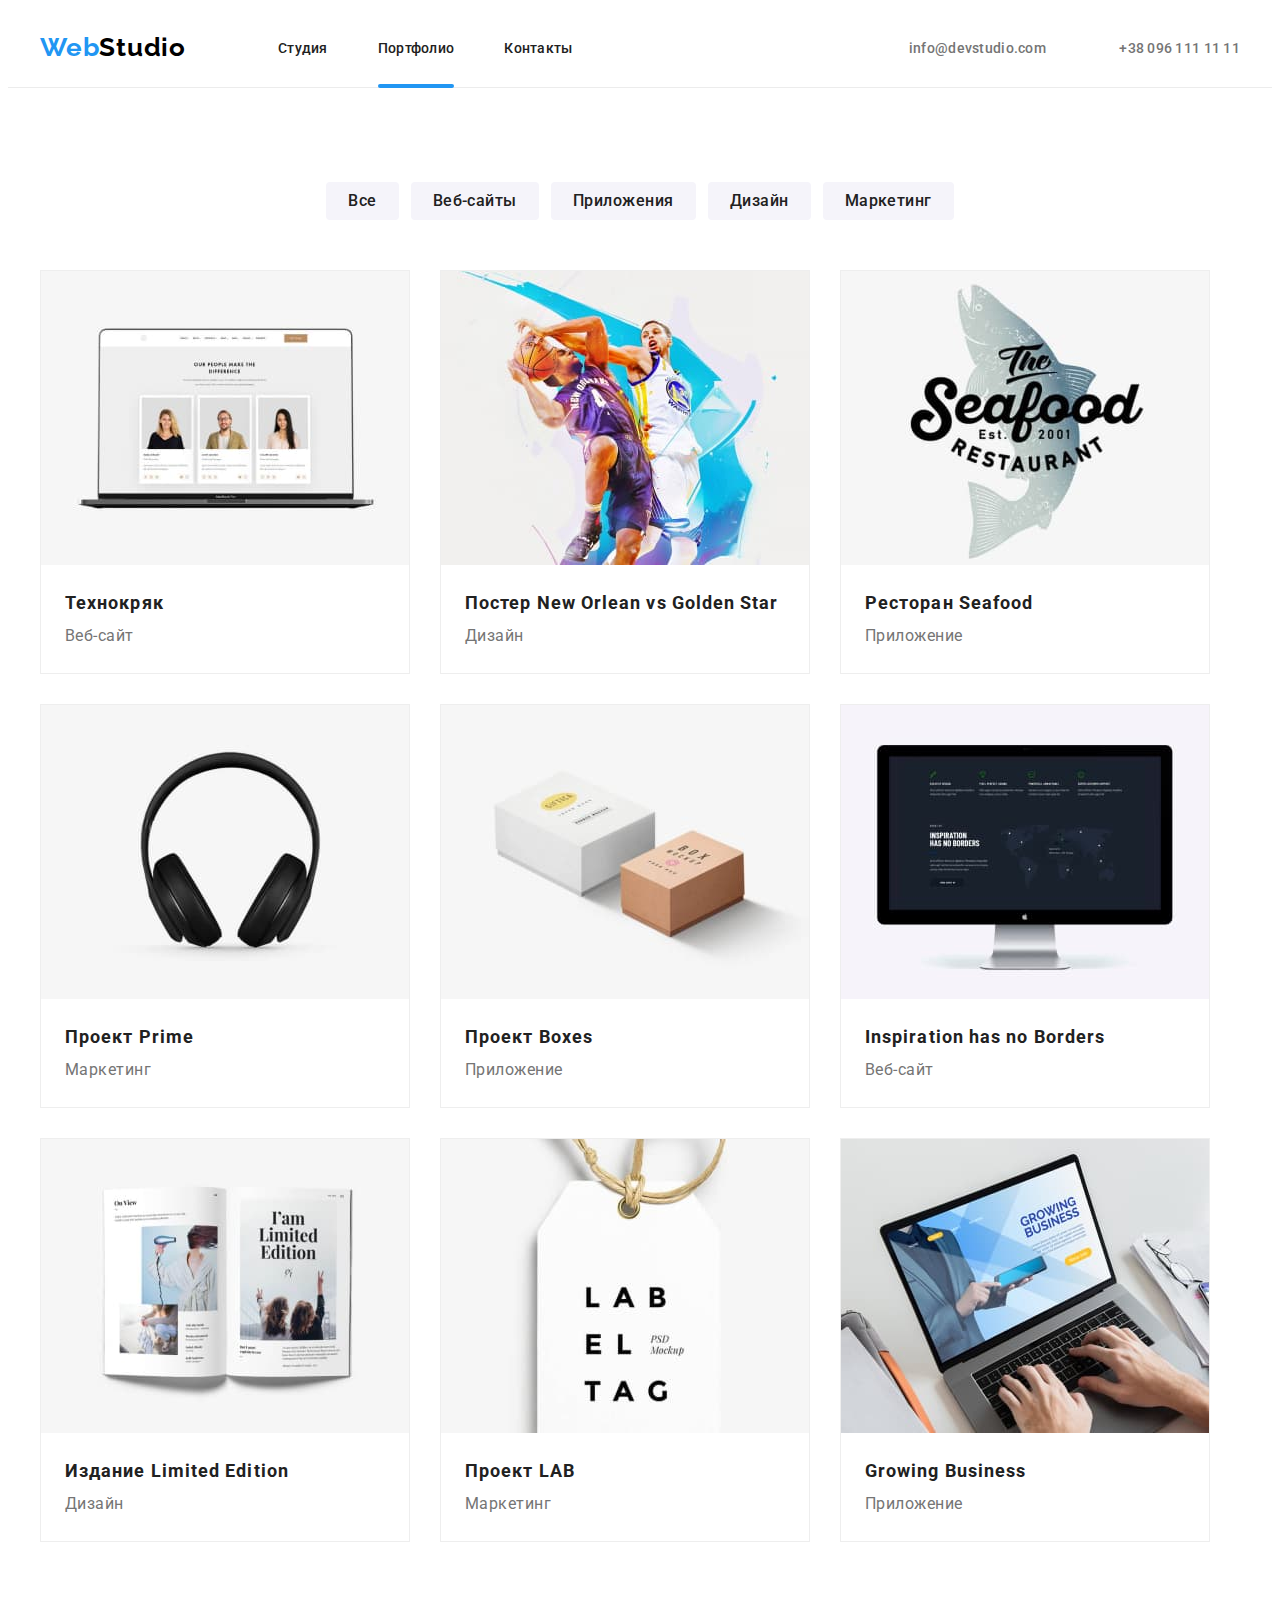
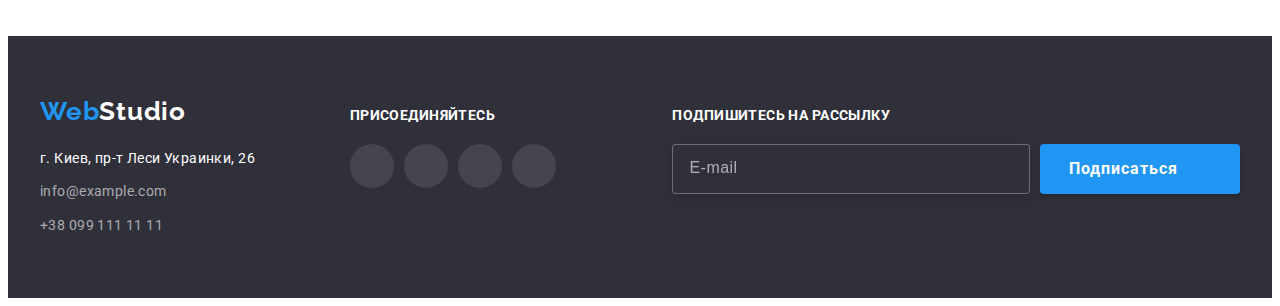
==== portfolio.html @ f6866de7 "work7" ====
<!DOCTYPE html>
<html lang="ru">
  <head>
    <meta charset="UTF-8" />
    <meta http-equiv="X-UA-Compatible" content="IE=edge" />
    <meta name="viewport" content="width=device-width, initial-scale=1.0" />
    <title>Portfolio</title>
    <link rel="preconnect" href="https://fonts.googleapis.com" />
    <link rel="preconnect" href="https://fonts.gstatic.com" crossorigin />
    <link
      href="https://fonts.googleapis.com/css2?family=Raleway:wght@700&family=Roboto:wght@400;500;700;900&display=swap"
      rel="stylesheet"
    />
    <link
      rel="stylesheet"
      href="https://cdnjs.cloudflare.com/ajax/libs/modern-normalize/1.1.0/modern-normalize.min.css"
      integrity="sha512-wpPYUAdjBVSE4KJnH1VR1HeZfpl1ub8YT/NKx4PuQ5NmX2tKuGu6U/JRp5y+Y8XG2tV+wKQpNHVUX03MfMFn9Q=="
      crossorigin="anonymous"
      referrerpolicy="no-referrer"
    />
    <link rel="stylesheet" href="./css/main.min.css" />
  </head>
  <body>
    <header class="top-main-line">
      <div class="header-container container">
        <a class="logo-header-webstudio" href="./index.html"
          ><span class="colortext-logo">Web</span>Studio</a
        >
        <nav class="nav-header">
          <ul class="nav-header-lists">
            <li class="nav-header-list">
              <a class="nav-header-list-link" href="./index.html">Студия</a>
            </li>
            <li class="nav-header-list">
              <a
                class="nav-header-list-link nav-header-line"
                href="./portfolio.html"
                >Портфолио</a
              >
            </li>
            <li class="nav-header-list">
              <a class="nav-header-list-link" href="">Контакты</a>
            </li>
          </ul>
        </nav>
        <div class="div-contacts">
          <ul class="nav-header-contacts">
            <li class="nav-header-list">
              <a
                class="nav-header-link contacts"
                href="mailto:info@devstudio.com"
                ><svg class="icon-header-maill">
                  <use
                    class="nav-header-link-vector"
                    href="./img/sprite.svg#envelope"
                  ></use>
                </svg>
                info@devstudio.com</a
              >
            </li>
            <li class="nav-header-list">
              <a class="nav-header-link contacts" href="tel:+380961111111"
                ><svg class="icon-header-tell" width="16px" height="12px">
                  <use
                    class="nav-header-link-vector"
                    href="./img/sprite.svg#smartphone"
                  ></use>
                </svg>
                +38 096 111 11 11</a
              >
            </li>
          </ul>
        </div>
      </div>
    </header>
    <main class="main-hero">
      <section class="main-hero-work-portfolio">
        <div class="container">
          <ul class="all-button">
            <li class="list-button">
              <button class="button-portfolio" type="button">Все</button>
              <button class="button-portfolio" type="button">Веб-сайты</button>
              <button class="button-portfolio" type="button">Приложения</button>
              <button class="button-portfolio" type="button">Дизайн</button>
              <button class="button-portfolio" type="button">Маркетинг</button>
            </li>
          </ul>
          <ul class="list-hero">
            <li class="hero-project-1 foto-portfolio">
              <a class="links-foto-portfolio" href="#">
                <div class="box-portolio">
                  <img
                    class="project-laptop"
                    src="./img/foto-portfolio-1.jpg"
                    alt="laptop"
                  />
                  <p class="description-foto-portfolio">
                    Технокряк это современная площадка распространения
                    коронавируса. Компании используют эту платформу для
                    цифрового шпионажа и атак на защищённые сервера конкурентов.
                  </p>
                </div>
                <div class="foto-description-portfolio">
                  <h3 class="name-project">Технокряк</h3>
                  <p class="description-project">Веб-сайт</p>
                </div>
              </a>
            </li>
            <li class="hero-project-2 foto-portfolio">
              <a class="links-foto-portfolio" href="#">
                <div class="box-portolio">
                  <img
                    class="project-basketball"
                    src="./img/foto-portfolio-2.jpg"
                    alt="basketball"
                  />
                  <p class="description-foto-portfolio">
                    Технокряк это современная площадка распространения
                    коронавируса. Компании используют эту платформу для
                    цифрового шпионажа и атак на защищённые сервера конкурентов.
                  </p>
                </div>
                <div class="foto-description-portfolio">
                  <h3 class="name-project">Постер New Orlean vs Golden Star</h3>
                  <p class="description-project">Дизайн</p>
                </div>
              </a>
            </li>
            <li class="hero-project-3 foto-portfolio">
              <a class="links-foto-portfolio" href="#">
                <div class="box-portolio">
                  <img
                    class="project-seafood"
                    src="./img/foto-portfolio-3.jpg"
                    alt="seafood"
                  />
                  <p class="description-foto-portfolio">
                    Технокряк это современная площадка распространения
                    коронавируса. Компании используют эту платформу для
                    цифрового шпионажа и атак на защищённые сервера конкурентов.
                  </p>
                </div>
                <div class="foto-description-portfolio">
                  <h3 class="name-project">Ресторан Seafood</h3>
                  <p class="description-project">Приложение</p>
                </div>
              </a>
            </li>
            <li class="hero-project-4 foto-portfolio">
              <a class="links-foto-portfolio" href="#">
                <div class="box-portolio">
                  <img
                    class="project-headphones"
                    src="./img/foto-portfolio-4.jpg"
                    alt="headphones"
                  />
                  <p class="description-foto-portfolio">
                    Технокряк это современная площадка распространения
                    коронавируса. Компании используют эту платформу для
                    цифрового шпионажа и атак на защищённые сервера конкурентов.
                  </p>
                </div>
                <div class="foto-description-portfolio">
                  <h3 class="name-project">Проект Prime</h3>
                  <p class="description-project">Маркетинг</p>
                </div>
              </a>
            </li>
            <li class="hero-project-5 foto-portfolio">
              <a class="links-foto-portfolio" href="#">
                <div class="box-portolio">
                  <img
                    class="project-boxes"
                    src="./img/foto-portfolio-5.jpg"
                    alt="boxes"
                  />
                  <p class="description-foto-portfolio">
                    Технокряк это современная площадка распространения
                    коронавируса. Компании используют эту платформу для
                    цифрового шпионажа и атак на защищённые сервера конкурентов.
                  </p>
                </div>
                <div class="foto-description-portfolio">
                  <h3 class="name-project">Проект Boxes</h3>
                  <p class="description-project">Приложение</p>
                </div>
              </a>
            </li>
            <li class="hero-project-6 foto-portfolio">
              <a class="links-foto-portfolio" href="#">
                <div class="box-portolio">
                  <img
                    class="project-tv"
                    src="./img/foto-portfolio-6.jpg"
                    alt="tv"
                  />
                  <p class="description-foto-portfolio">
                    Технокряк это современная площадка распространения
                    коронавируса. Компании используют эту платформу для
                    цифрового шпионажа и атак на защищённые сервера конкурентов.
                  </p>
                </div>
                <div class="foto-description-portfolio">
                  <h3 class="name-project">Inspiration has no Borders</h3>
                  <p class="description-project">Веб-сайт</p>
                </div>
              </a>
            </li>
            <li class="hero-project-7 foto-portfolio">
              <a class="links-foto-portfolio" href="#">
                <div class="box-portolio">
                  <img
                    class="project-book"
                    src="./img/foto-portfolio-7.jpg"
                    alt="book"
                  />
                  <p class="description-foto-portfolio">
                    Технокряк это современная площадка распространения
                    коронавируса. Компании используют эту платформу для
                    цифрового шпионажа и атак на защищённые сервера конкурентов.
                  </p>
                </div>
                <div class="foto-description-portfolio">
                  <h3 class="name-project">Издание Limited Edition</h3>
                  <p class="description-project">Дизайн</p>
                </div>
              </a>
            </li>
            <li class="hero-project-8 foto-portfolio">
              <a class="links-foto-portfolio" href="#">
                <div class="box-portolio">
                  <img
                    class="project-lab"
                    src="./img/foto-portfolio-8.jpg"
                    alt="tag"
                  />
                  <p class="description-foto-portfolio">
                    Технокряк это современная площадка распространения
                    коронавируса. Компании используют эту платформу для
                    цифрового шпионажа и атак на защищённые сервера конкурентов.
                  </p>
                </div>
                <div class="foto-description-portfolio">
                  <h3 class="name-project">Проект LAB</h3>
                  <p class="description-project">Маркетинг</p>
                </div>
              </a>
            </li>
            <li class="hero-project-9 foto-portfolio">
              <a class="links-foto-portfolio" href="#">
                <div class="box-portolio">
                  <img
                    class="project-growing-business"
                    src="./img/foto-portfolio-9.jpg"
                    alt="business"
                  />
                  <p class="description-foto-portfolio">
                    Технокряк это современная площадка распространения
                    коронавируса. Компании используют эту платформу для
                    цифрового шпионажа и атак на защищённые сервера конкурентов.
                  </p>
                </div>
                <div class="foto-description-portfolio">
                  <h3 class="name-project">Growing Business</h3>
                  <p class="description-project">Приложение</p>
                </div>
              </a>
            </li>
          </ul>
        </div>
      </section>
    </main>
    <footer class="lower-main-line">
      <div class="container footer-div-container">
        <div class="footer-div">
          <a class="logo-footer-WebStudio" href="">
            <span class="colortext-logo">Web</span>Studio</a
          >
          <div class="footer-nav">
            <address class="gps">г. Киев, пр-т Леси Украинки, 26</address>
            <ul class="contacts">
              <li class="contacts-foot-mail">
                <a class="foot-mail" href="mailto:info@example.com"
                  >info@example.com</a
                >
              </li>
              <li class="contacts-foot-tel">
                <a class="foot-tel" href="tel:+380991111111"
                  >+38 099 111 11 11</a
                >
              </li>
            </ul>
          </div>
        </div>
        <div class="footer-div-links">
          <h3 class="worker-name-footer">присоединяйтесь</h3>
          <ul class="social-list list">
            <li class="social-list-item">
              <a class="social-list-link-footer" href="">
                <svg class="social-list-icon-footer" width="20" height="20">
                  <use href="./img/sprite.svg#instagram"></use>
                </svg>
              </a>
            </li>
            <li class="social-list-item">
              <a class="social-list-link-footer" href="">
                <svg class="social-list-icon-footer" width="20" height="20">
                  <use href="./img/sprite.svg#twitter"></use>
                </svg>
              </a>
            </li>
            <li class="social-list-item">
              <a class="social-list-link-footer" href="">
                <svg class="social-list-icon-footer" width="20" height="20">
                  <use href="./img/sprite.svg#facebook"></use>
                </svg>
              </a>
            </li>
            <li class="social-list-item">
              <a class="social-list-link-footer" href="">
                <svg class="social-list-icon-footer" width="20" height="20">
                  <use href="./img/sprite.svg#linkedin"></use>
                </svg>
              </a>
            </li>
          </ul>
        </div>
        <form class="footer-form-wraper">
          <label class="footer-label"
            ><span class="footer-label-span">Подпишитесь на рассылку</span>
            <input
              name="Email-footer"
              class="footer-input-maill"
              type="text"
              placeholder="E-mail"
              required
            />
          </label>
          <button type="submit" class="footer-button-subscriber">
            <span class="footer-button">Подписаться</span>
            <svg class="footer-vector-subscriber" width="24px" height="24px">
              <use href="./img/sprite.svg#icon-footer-subscriber"></use>
            </svg>
          </button>
        </form>
      </div>
    </footer>
  </body>
</html>
---- css/main.min.css ----
:root{--secondary-text-color: #ffffff;--primary-text-color: #afb1b8;--accent-color: #2196f3}body{font-family:"Roboto", sans-serif}h1,h2,h3,h4,h5,h6,p{margin-top:0;margin-bottom:0}ul,ol{margin-top:0;margin-bottom:0;padding-left:0}img{display:block}.container{width:1200px;padding-left:15px;padding-right:15px;margin-left:auto;margin-right:auto}.header-container{display:flex;align-items:center;padding-top:24px;padding-bottom:24px}.worker-name-footer{font-style:normal;font-weight:bold;font-size:14px;line-height:1.14;letter-spacing:0.03em;text-transform:uppercase;color:var(--secondary-text-color)}.footer-div-links{display:flex;flex-direction:column;align-items:flex-start;flex-wrap:wrap;margin-left:70px;padding-top:12px}.footer-div-container{display:flex;justify-content:space-between}.social-list-link-footer{display:flex;align-items:center;justify-content:center;width:44px;height:44px;background:#2f303a;background:rgba(255,255,255,0.1);border-radius:50%;transition:background 250ms cubic-bezier(0.4, 0, 0.2, 1)}.social-list-link-footer:focus,.social-list-link-footer:hover{background:var(--accent-color)}.social-list-icon-footer{fill:var(--secondary-text-color)}.footer-label-span{font-family:"Roboto", sans-serif;font-weight:700;font-size:14px;line-height:1.14;letter-spacing:0.03em;text-transform:uppercase;color:var(--secondary-text-color);display:block}.footer-input-maill{border:1px solid rgba(255,255,255,0.3);box-sizing:border-box;filter:drop-shadow(0px 4px 4px rgba(0,0,0,0.15));border-radius:4px;background:#2F303A;height:50px;width:358px;margin-top:20px;padding-left:16px;color:var(--secondary-text-color)}.footer-input-maill::placeholder{font-size:16px;line-height:20px;display:flex;align-items:center;letter-spacing:0.03em;color:rgba(255,255,255,0.6)}.footer-form-wraper{display:flex;padding-top:12px;margin-left:92px}.footer-button-subscriber{display:flex;align-items:center;height:50px;padding:10px 10px 10px 29px;background-color:var(--accent-color);box-shadow:0px 4px 4px rgba(0,0,0,0.15);border-radius:4px;margin-left:10px;margin-top:36px;border:none;transition:background 250ms cubic-bezier(0.4, 0, 0.2, 1)}.footer-button-subscriber:focus,.footer-button-subscriber:hover{background:#188CE8}.footer-vector-subscriber{margin-left:10px;margin-right:18px}.footer-button{font-family:"Roboto", sans-serif;font-weight:700;font-size:16px;line-height:1.87;letter-spacing:0.06em;color:var(--secondary-text-color)}.div-footer-button{margin-left:12px;margin-top:48px}.gps{font-style:normal;font-weight:normal;font-size:14px;line-height:1.71;letter-spacing:0.03em;color:var(--secondary-text-color);padding-bottom:10px}.lower-main-line{background:#2f303a;padding-top:60px;padding-bottom:60px}.logo-footer-WebStudio{font-family:"Raleway", sans-serif;font-style:normal;font-weight:bold;font-size:26px;line-height:1.18;letter-spacing:0.03em;color:var(--secondary-text-color);text-decoration:none;padding-top:0px;padding-bottom:0px}.footer-nav{display:flex;flex-direction:column;margin-top:20px}.foot-mail{font-style:normal;font-weight:normal;font-size:14px;line-height:1.71;letter-spacing:0.03em;text-decoration:none;color:#ffffff99;transition:color 250ms cubic-bezier(0.4, 0, 0.2, 1)}.foot-mail:hover,.foot-mail:focus{color:var(--accent-color)}.foot-tel{font-style:normal;font-weight:normal;font-size:14px;line-height:1.71;letter-spacing:0.03em;text-decoration:none;color:#ffffff99;transition:color 250ms cubic-bezier(0.4, 0, 0.2, 1)}.foot-tel:hover,.foot-tel:focus{color:var(--accent-color)}.contacts{font-style:normal;font-weight:500;font-size:14px;line-height:16px;letter-spacing:0.02em;color:#757575;list-style:none;text-decoration:none;transition:color 250ms cubic-bezier(0.4, 0, 0.2, 1)}.contacts-foot-mail{padding-bottom:10px}.top-main-line{border-bottom:1px solid #ececec}.icon-header-tell{width:10px;height:16px;margin-right:10px;transition:fill 250ms cubic-bezier(0.4, 0, 0.2, 1)}.nav-header-link:focus .icon-header-tell,.nav-header-link:hover .icon-header-tell{fill:var(--accent-color)}.icon-header-maill{width:16px;height:12px;margin-right:10px;transition:fill 250ms cubic-bezier(0.4, 0, 0.2, 1)}.nav-header-link:focus .icon-header-maill,.nav-header-link:hover .icon-header-maill{fill:var(--accent-color)}.nav-header-lists{display:flex;align-items:center}.nav-header-contacts{display:flex;align-items:center}.icon-header{width:10px;height:16px}.div-contacts{display:flex;margin-left:auto}.logo-header-webstudio{font-family:"Raleway", sans-serif;font-style:normal;font-weight:bold;font-size:26px;line-height:1.19;letter-spacing:0.03em;color:#000000;text-decoration:none;margin-right:92px}.colortext-logo{color:var(--accent-color)}.nav-header-link{fill:#757575}.nav-header-list{list-style:none}.nav-header-list:not(:last-child){margin-right:50px}.nav-header-list :hover,.nav-header-list :focus{color:var(--accent-color)}.nav-header-contacts{list-style:none}.nav-header-list-link{position:relative;font-style:normal;font-weight:500;font-size:14px;line-height:1.14;letter-spacing:0.02em;color:#212121;text-decoration:none;transition:color 250ms cubic-bezier(0.4, 0, 0.2, 1)}.nav-header-line::after{content:"";position:absolute;left:0;bottom:-32px;width:100%;height:4px;background:var(--accent-color);border-radius:2px}.hours-working{padding-bottom:94px}.hours-working-gallery{display:flex}.hours-working-foto:not(:last-child){margin-right:30px}.box-hours-working-foto{position:relative}.description-jobs{width:100%;height:70px;position:absolute;bottom:0;left:0;color:var(--secondary-text-color);background-color:rgba(47,48,58,0.8);font-weight:700;font-size:14px;line-height:1.14;letter-spacing:0.03em;text-align:center;padding:26px 82px;text-transform:uppercase}.hours-working-title,.our-team-peculiarities{font-style:normal;font-weight:bold;font-size:36px;line-height:1.16;text-align:center;letter-spacing:0.03em;color:#212121}.hours-working-gallery{list-style:none;margin-top:50px}.our-team-list{margin-top:50px;display:flex;list-style:none}.foto-description{padding-top:30px;padding-bottom:30px}.worker-name{font-style:normal;font-weight:500;font-size:16px;line-height:1.18;text-align:center;letter-spacing:0.03em;color:#212121;margin-bottom:5px}.social-list{display:flex;list-style:none;justify-content:center;margin-top:20px}.social-list-link{display:flex;align-items:center;justify-content:center;width:44px;height:44px;background:var(--secondary-text-color);border-radius:50%;transition:background 250ms cubic-bezier(0.4, 0, 0.2, 1)}.social-list-link:focus,.social-list-link:hover{background:var(--accent-color)}.social-list-icon{fill:var(--primary-text-color);transition:fill 250ms cubic-bezier(0.4, 0, 0.2, 1)}.social-list-link-footer:focus .social-list-icon,.social-list-link-footer:hover .social-list-icon{fill:var(--secondary-text-color)}.social-list-link:focus .social-list-icon,.social-list-link:hover .social-list-icon{fill:var(--secondary-text-color)}.social-list-item:not(:last-child){margin-right:10px}.our-team{background:#f5f4fa;padding-bottom:94px;padding-top:94px}.team{width:270px;height:428px;left:515px;top:1635px;background:var(--secondary-text-color);box-shadow:0px 1px 3px rgba(0,0,0,0.12),0px 1px 1px rgba(0,0,0,0.14),0px 2px 1px rgba(0,0,0,0.2);border-radius:0px 0px 4px 4px}.team:not(:nth-child(4n)){margin-right:30px}.our-team-position{font-weight:normal;font-size:16px;line-height:1.18;text-align:center;letter-spacing:0.03em;color:#757575;margin-top:5px}.div-works{display:flex;flex-wrap:wrap;justify-content:space-between}.peculiarities{padding-top:94px;padding-bottom:94px}.list-work{width:270px;list-style:none}.div-grup{display:flex;align-items:center;justify-content:center;height:120px;width:270px;background:#f5f4fa;border-radius:4px;margin-bottom:30px}.peculiarities-grup{display:flex;width:70px;height:70px}.peculiarities-work{font-style:normal;font-weight:bold;font-size:14px;line-height:1.14;letter-spacing:0.03em;text-transform:uppercase;color:#212121}.work{margin-bottom:10px}.work-description{font-weight:normal;font-size:14px;line-height:1.71;letter-spacing:0.03em;color:#757575}.list-clients{cursor:pointer;list-style:none}.list-clients:not(:last-child){margin-right:30px}.link-clients{fill:var(--primary-text-color);display:block;height:92px;width:100%;border:1px solid #afb1b8;border-radius:4px;padding:16px 31px 16px 31px;transition:fill 250ms cubic-bezier(0.4, 0, 0.2, 1),border 250ms cubic-bezier(0.4, 0, 0.2, 1)}.link-clients:focus,.link-clients:hover{fill:var(--accent-color);border:1px solid #2196f3;border-radius:4px}.list-clients-list{height:92px;width:100%}.div-clients{display:flex}.section-clients{padding-top:94px;padding-bottom:94px}.clients-title{font-style:normal;font-weight:bold;font-size:36px;line-height:1.16;text-align:center;letter-spacing:0.03em;color:#212121;margin-bottom:50px}.hero-description{font-style:normal;font-weight:900;font-size:44px;line-height:1.36;text-align:center;letter-spacing:0.06em;text-transform:uppercase;color:var(--secondary-text-color);padding-bottom:30px}.section-hero{background-image:linear-gradient(rgba(47,48,58,0.4), rgba(47,48,58,0.4)),url(../img/background.jpg);background-color:#2f303a66;background-position:center;background-size:cover}.div-hero{display:flex;text-align:center;align-items:center;flex-direction:column;justify-content:center;height:600px}.hero-block{width:1200px;padding-left:15px;padding-right:15px}.hero-button{background:var(--accent-color);box-shadow:0px 4px 4px rgba(0,0,0,0.15);border-radius:4px;cursor:pointer;border:0;padding:0 0 0 0}.hero-button:hover,.hero-button:focus{background:#188ce8;box-shadow:0px 4px 4px rgba(0,0,0,0.15);border-radius:4px}.button-name{font-style:normal;font-weight:bold;font-size:16px;line-height:1.87;display:flex;text-align:center;letter-spacing:0.06em;color:var(--secondary-text-color);padding-left:32px;padding-right:32px;padding-top:10px;padding-bottom:10px;border-radius:4px;transition:background 250ms cubic-bezier(0.4, 0, 0.2, 1)}.all-button{display:flex;justify-content:center;margin-bottom:50px}.main-hero-work-portfolio{padding-top:94px;padding-bottom:94px}.backdrop{position:fixed;top:0;left:0;width:100vw;height:100vh;background-color:rgba(0,0,0,0.2);transition:opacity 250ms cubic-bezier(0.4, 0, 0.2, 1),visibility 250ms cubic-bezier(0.4, 0, 0.2, 1)}.backdrop.is-hidden{opacity:0;visibility:hidden;pointer-events:none}.modal{position:absolute;top:50%;left:50%;transform:translate(-50%, -50%);width:528px;height:580px;background-color:var(--secondary-text-color);box-shadow:0px 1px 3px rgba(0,0,0,0.12),0px 1px 1px rgba(0,0,0,0.14),0px 2px 1px rgba(0,0,0,0.2);border-radius:4px;padding:40px}.modal-close-btn{position:absolute;top:8px;right:8px;display:flex;justify-content:center;align-items:center;width:30px;height:30px;background-color:transparent;border-radius:50%;border:1px solid rgba(0,0,0,0.1);box-sizing:border-box;cursor:pointer}.modal-close-btn:focus .modal-close-icon,.modal-close-btn:hover .modal-close-icon{fill:var(--accent-color)}.contacts-form-description{font-family:"Roboto", sans-serif;font-weight:700;font-size:20px;line-height:1.15;text-align:center;letter-spacing:0.03em;color:#212121;margin-bottom:12px}.contact-form-input{width:100%;height:40px;border:1px solid rgba(33,33,33,0.2);box-sizing:border-box;border-radius:4px;padding-left:42px;transition:border-color 250ms cubic-bezier(0.4, 0, 0.2, 1)}.contact-form-input:focus{outline:none;border-color:var(--accent-color)}.contact-form-field{display:block;margin-top:10px}.contact-form-name{font-family:"Roboto", sans-serif;font-weight:400;font-size:12px;line-height:1.16;letter-spacing:0.01em;color:#757575;display:block;margin-bottom:4px}.contact-form-comment{border:1px solid rgba(33,33,33,0.2);box-sizing:border-box;border-radius:4px;padding:12px 16px;resize:none;transition:border-color 250ms cubic-bezier(0.4, 0, 0.2, 1);width:100%;height:120px;margin-bottom:20px}.contact-form-comment:focus{outline:none;border-color:var(--accent-color)}.contact-form-comment::placeholder{font-family:"Roboto", sans-serif;font-weight:400;font-size:14px;line-height:1.14;letter-spacing:0.01em;color:rgba(117,117,117,0.5)}.contact-form-span{position:relative;margin-top:4px}.contact-form-icon{position:absolute;top:50%;left:12px;transform:translateY(-50%);display:block;padding:2px;transition:fill 250ms cubic-bezier(0.4, 0, 0.2, 1)}.contact-form-input:focus+.contact-form-icon{fill:var(--accent-color)}.contact-form-checkbox-label{display:flex;align-items:center;justify-content:center;font-weight:400;font-size:14px;line-height:1.71;letter-spacing:0.03em;color:#757575}.contact-form-checkbox:checked+.contact-form-checkbox-label::before{border:none;background-image:url("../img/icon-check.jpg")}.contact-form-checkbox-label::before{display:inline-block;width:16px;height:16px;border:solid 2px #212121;border-radius:2px;cursor:pointer;content:"";margin-right:8px}.contact-form-checkbox-link{color:var(--accent-color)}.contact-form-checkbox-wrapper{position:relative}.contact-form-checkbox{position:absolute;z-index:-1;opacity:0;user-select:none}.contact-form-submit-btn{font-family:"Roboto", sans-serif;font-weight:700;font-size:16px;line-height:1.87;display:flex;margin:0 auto;margin-top:30px;background:var(--accent-color);color:var(--secondary-text-color);box-shadow:0px 4px 4px rgba(0,0,0,0.15);border-radius:4px;padding:10px 56px;border:none;align-items:center;text-align:center;letter-spacing:0.06em;transition:background 250ms cubic-bezier(0.4, 0, 0.2, 1)}.contact-form-submit-btn:focus,.contact-form-submit-btn:hover{background:#188CE8;box-shadow:0px 4px 4px rgba(0,0,0,0.15);border-radius:4px}.list-button{list-style:none}.foto-description-portfolio{display:flex;flex-direction:column;padding:20px 24px 20px 24px}.button-portfolio{font-family:"Roboto", sans-serif;font-style:normal;font-weight:500;font-size:16px;line-height:1.62;text-align:center;letter-spacing:0.03em;color:#212121;padding:6px 22px 6px 22px;background:#f5f4fa;border-radius:4px;cursor:pointer;border:0;transition:background 250ms cubic-bezier(0.4, 0, 0.2, 1),color 250ms cubic-bezier(0.4, 0, 0.2, 1)}.button-portfolio:not(:last-child){margin-right:8px}.button-portfolio:focus,.button-portfolio:hover{background:var(--accent-color);box-shadow:0px 3px 1px rgba(0,0,0,0.1),0px 1px 2px rgba(0,0,0,0.08),0px 2px 2px rgba(0,0,0,0.12);border-radius:4px;color:var(--secondary-text-color)}.list-hero{list-style:none;display:flex;flex-wrap:wrap}.foto-portfolio{width:370px;height:404px;background:var(--secondary-text-color);border:1px solid #eeeeee;box-sizing:border-box;cursor:pointer}.foto-portfolio:not(:nth-child(3n)){margin-right:30px}.foto-portfolio:nth-last-child(n+4){margin-bottom:30px}.links-foto-portfolio{display:block;text-decoration:none}.links-foto-portfolio:focus,.links-foto-portfolio:hover{box-shadow:0px 1px 1px rgba(0,0,0,0.12),0px 4px 4px rgba(0,0,0,0.06),1px 4px 6px rgba(0,0,0,0.16)}.box-portolio{position:relative;overflow:hidden}.description-foto-portfolio{position:absolute;background:rgba(33,150,243,0.902);left:0;top:0;text-align:center;padding:63px 24px;width:100%;height:100%;font-weight:400;font-size:18px;line-height:1.55;letter-spacing:0.03em;color:var(--secondary-text-color);transform:translateY(100%);transition:transform 250ms cubic-bezier(0.4, 0, 0.2, 1)}.links-foto-portfolio:focus .description-foto-portfolio,.links-foto-portfolio:hover .description-foto-portfolio{text-align:start;transform:translateY(0%)}.name-project{font-style:normal;font-weight:bold;font-size:18px;line-height:2;letter-spacing:0.06em;color:#212121}.description-project{font-weight:normal;font-size:16px;line-height:1.87;letter-spacing:0.03em;color:#757575}
/*# sourceMappingURL=main.min.css.map */
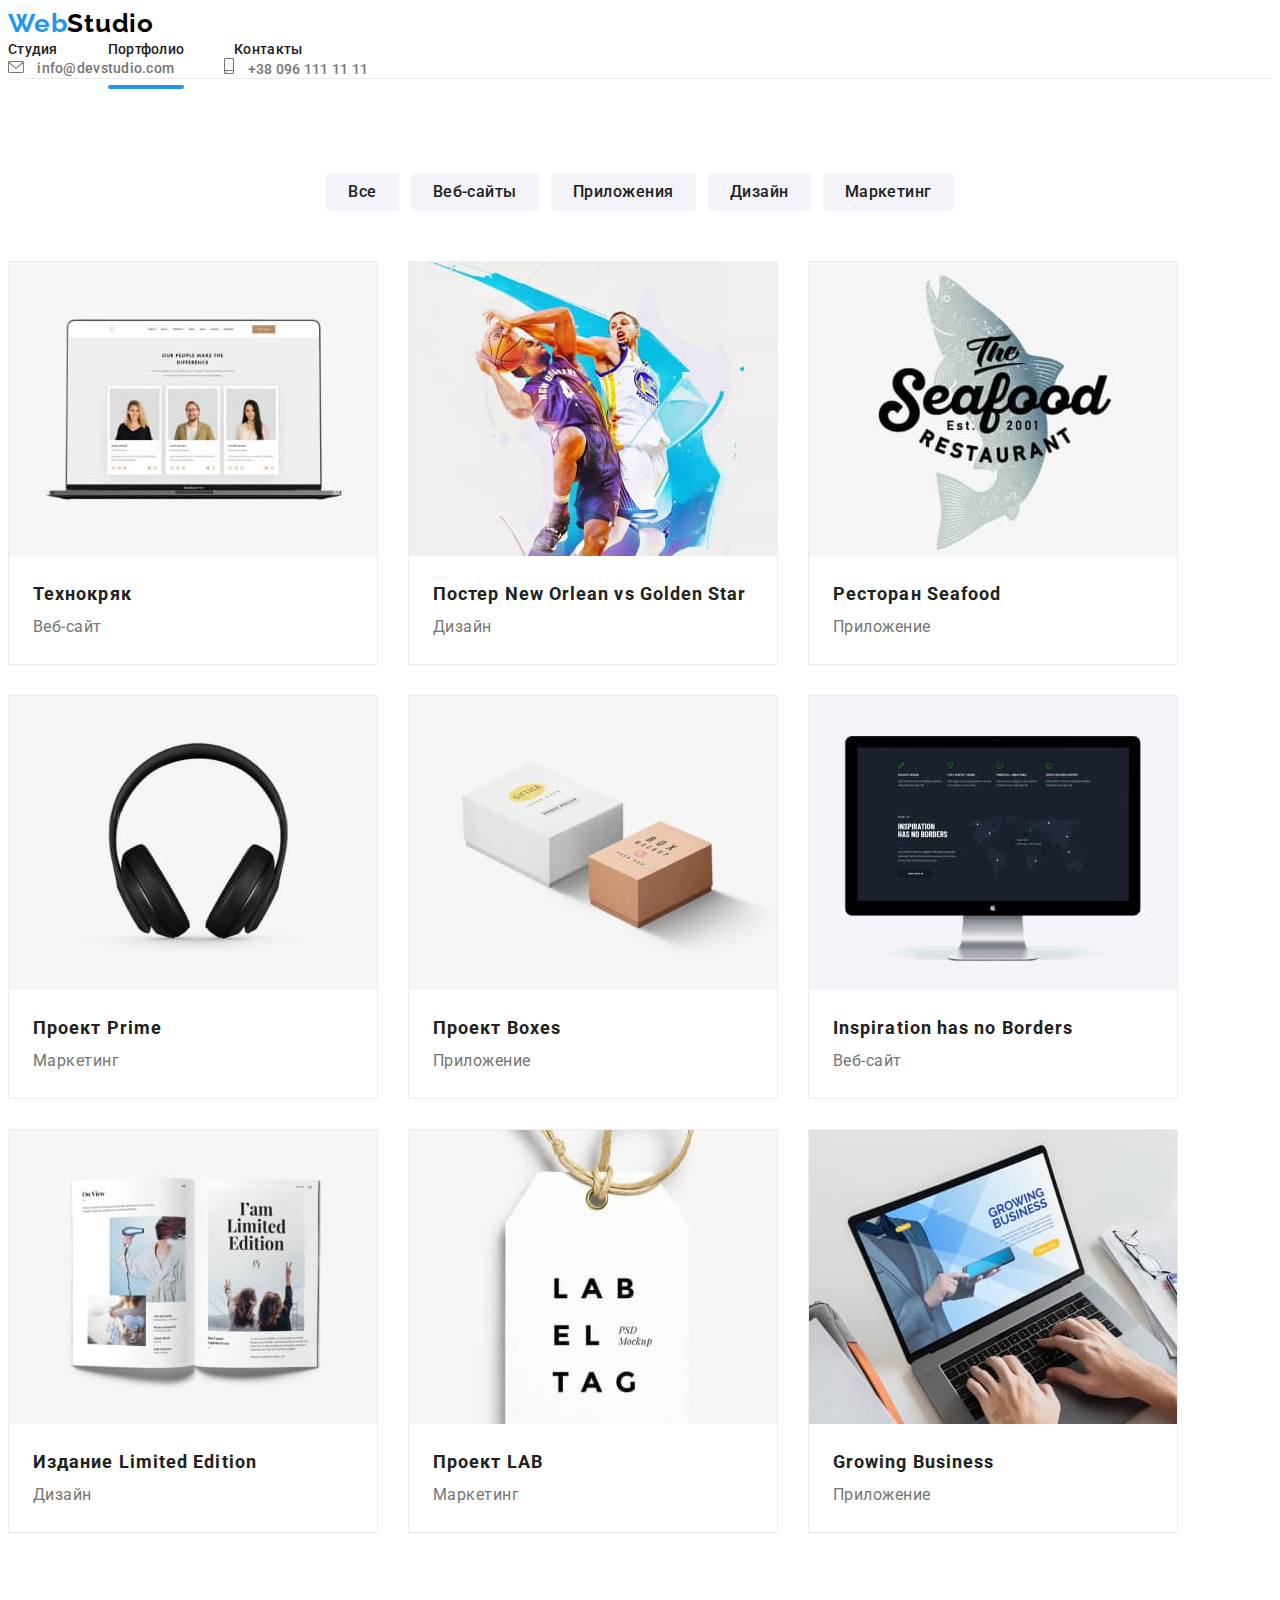
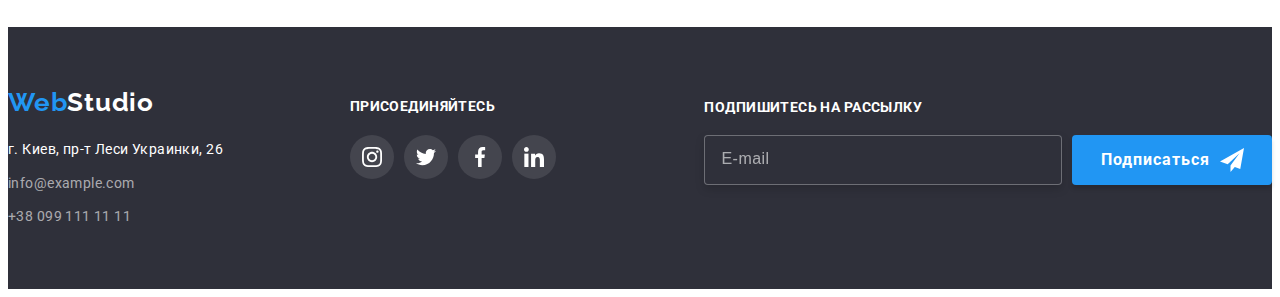
==== commit a6d316f9: "work#8" ====
--- a/portfolio.html
+++ b/portfolio.html
@@ -21,35 +21,36 @@
     <link rel="stylesheet" href="./css/main.min.css" />
   </head>
   <body>
-    <header class="top-main-line">
-      <div class="header-container container">
-        <a class="logo-header-webstudio" href="./index.html"
-          ><span class="colortext-logo">Web</span>Studio</a
+    <header class="header container header-container">
+      <div class="header__container">
+        <a class="header__logo-webstudio" href="./index.html">
+          <span class="colortext-logo">Web</span>Studio</a
         >
         <nav class="nav-header">
-          <ul class="nav-header-lists">
-            <li class="nav-header-list">
-              <a class="nav-header-list-link" href="./index.html">Студия</a>
-            </li>
-            <li class="nav-header-list">
+          <ul class="nav-header__lists">
+            <li class="nav-header__list">
+              <a class="nav-header__list-link" href="./index.html">Студия</a>
+            </li>
+            <li class="nav-header__list">
               <a
-                class="nav-header-list-link nav-header-line"
+                class="nav-header__list-link nav-header-line"
                 href="./portfolio.html"
                 >Портфолио</a
               >
             </li>
-            <li class="nav-header-list">
-              <a class="nav-header-list-link" href="">Контакты</a>
+            <li class="nav-header__list">
+              <a class="nav-header__list-link" href="">Контакты</a>
             </li>
           </ul>
         </nav>
-        <div class="div-contacts">
-          <ul class="nav-header-contacts">
-            <li class="nav-header-list">
+        <div class="header__contacts">
+          <ul class="header__nav-contacts">
+            <li class="nav-header__list">
               <a
                 class="nav-header-link contacts"
                 href="mailto:info@devstudio.com"
-                ><svg class="icon-header-maill">
+              >
+                <svg class="icon-header-maill">
                   <use
                     class="nav-header-link-vector"
                     href="./img/sprite.svg#envelope"
@@ -58,9 +59,9 @@
                 info@devstudio.com</a
               >
             </li>
-            <li class="nav-header-list">
-              <a class="nav-header-link contacts" href="tel:+380961111111"
-                ><svg class="icon-header-tell" width="16px" height="12px">
+            <li class="nav-header__list">
+              <a class="nav-header-link contacts" href="tel:+380961111111">
+                <svg class="icon-header-tell" width="16px" height="12px">
                   <use
                     class="nav-header-link-vector"
                     href="./img/sprite.svg#smartphone"
@@ -70,6 +71,71 @@
               >
             </li>
           </ul>
+        </div>
+        <button type="button" class="mobile-menu-btn" data-menu-open>
+          <svg class="mobile-menu-btn__icon" width="40" height="40">
+            <use href="./img/sprite.svg#burger-menu-icon"></use>
+          </svg>
+        </button>
+      </div>
+      <div class="mobile-menu" data-menu>
+        <div class="header__container mobile-menu__container">
+          <button type="button" class="mobile-menu__close-btn" data-menu-close>
+            <svg class="mobile-menu__close-icon" width="40" height="40">
+              <use href="./img/sprite.svg#burger-icon-close"></use>
+            </svg>
+          </button>
+          <div class="mobile-menu__div">
+            <ul class="mobile-menu__lists">
+              <li class="mobile-menu__lists--list">
+                <a
+                  class="mobile-menu__lists--link mobile-menu__link-color"
+                  href="./index.html"
+                  >Студия</a
+                >
+              </li>
+              <li class="mobile-menu__lists--list">
+                <a class="mobile-menu__lists--link" href="./portfolio.html"
+                  >Портфолио</a
+                >
+              </li>
+              <li class="mobile-menu__lists--list">
+                <a class="mobile-menu__lists--link" href="">Контакты</a>
+              </li>
+            </ul>
+            <ul class="mobile-menu__contacts">
+              <li class="mobile-menu__contacts-list mobile-menu-tell-list">
+                <a
+                  class="mobile-menu__contacts-link mobile-menu-tell"
+                  href="tel:+380961111111"
+                  >+38 096 111 11 11</a
+                >
+              </li>
+              <li class="mobile-menu__contacts-list mobile-menu-maill-list">
+                <a
+                  class="mobile-menu__contacts-link mobile-menu-maill"
+                  href="mailto:info@devstudio.com"
+                  >info@devstudio.com</a
+                >
+              </li>
+            </ul>
+          </div>
+          <div class="mobile-menu__social-media">
+            <ul class="social-media-lists">
+              <li class="social-media-list">
+                <a class="social-media-link" href="">Instagram </a>
+              </li>
+              <li class="social-media-list">
+                <a class="social-media-link" href="">Twitter </a>
+              </li>
+              <li class="social-media-list">
+                <a class="social-media-link" href="">Facebook</a>
+              </li>
+              <li class="social-media-list">
+                <a class="social-media-link" href="">LinkedIn </a>
+              </li>
+            </ul>
+          </div>
         </div>
       </div>
     </header>
@@ -270,10 +336,10 @@
         </div>
       </section>
     </main>
-    <footer class="lower-main-line">
-      <div class="container footer-div-container">
+    <footer class="footer">
+      <div class="container footer__div-container">
         <div class="footer-div">
-          <a class="logo-footer-WebStudio" href="">
+          <a class="footer__logo" href="">
             <span class="colortext-logo">Web</span>Studio</a
           >
           <div class="footer-nav">
@@ -292,8 +358,8 @@
             </ul>
           </div>
         </div>
-        <div class="footer-div-links">
-          <h3 class="worker-name-footer">присоединяйтесь</h3>
+        <div class="footer__links">
+          <h3 class="footer__links--name-links">присоединяйтесь</h3>
           <ul class="social-list list">
             <li class="social-list-item">
               <a class="social-list-link-footer" href="">
@@ -325,7 +391,7 @@
             </li>
           </ul>
         </div>
-        <form class="footer-form-wraper">
+        <form class="footer__div-container--footer-form-wraper">
           <label class="footer-label"
             ><span class="footer-label-span">Подпишитесь на рассылку</span>
             <input
@@ -345,5 +411,6 @@
         </form>
       </div>
     </footer>
+    <script src="./js/menu.js"></script>
   </body>
 </html>
--- a/css/main.min.css
+++ b/css/main.min.css
@@ -1,2 +1,2 @@
-:root{--secondary-text-color: #ffffff;--primary-text-color: #afb1b8;--accent-color: #2196f3}body{font-family:"Roboto", sans-serif}h1,h2,h3,h4,h5,h6,p{margin-top:0;margin-bottom:0}ul,ol{margin-top:0;margin-bottom:0;padding-left:0}img{display:block}.container{width:1200px;padding-left:15px;padding-right:15px;margin-left:auto;margin-right:auto}.header-container{display:flex;align-items:center;padding-top:24px;padding-bottom:24px}.worker-name-footer{font-style:normal;font-weight:bold;font-size:14px;line-height:1.14;letter-spacing:0.03em;text-transform:uppercase;color:var(--secondary-text-color)}.footer-div-links{display:flex;flex-direction:column;align-items:flex-start;flex-wrap:wrap;margin-left:70px;padding-top:12px}.footer-div-container{display:flex;justify-content:space-between}.social-list-link-footer{display:flex;align-items:center;justify-content:center;width:44px;height:44px;background:#2f303a;background:rgba(255,255,255,0.1);border-radius:50%;transition:background 250ms cubic-bezier(0.4, 0, 0.2, 1)}.social-list-link-footer:focus,.social-list-link-footer:hover{background:var(--accent-color)}.social-list-icon-footer{fill:var(--secondary-text-color)}.footer-label-span{font-family:"Roboto", sans-serif;font-weight:700;font-size:14px;line-height:1.14;letter-spacing:0.03em;text-transform:uppercase;color:var(--secondary-text-color);display:block}.footer-input-maill{border:1px solid rgba(255,255,255,0.3);box-sizing:border-box;filter:drop-shadow(0px 4px 4px rgba(0,0,0,0.15));border-radius:4px;background:#2F303A;height:50px;width:358px;margin-top:20px;padding-left:16px;color:var(--secondary-text-color)}.footer-input-maill::placeholder{font-size:16px;line-height:20px;display:flex;align-items:center;letter-spacing:0.03em;color:rgba(255,255,255,0.6)}.footer-form-wraper{display:flex;padding-top:12px;margin-left:92px}.footer-button-subscriber{display:flex;align-items:center;height:50px;padding:10px 10px 10px 29px;background-color:var(--accent-color);box-shadow:0px 4px 4px rgba(0,0,0,0.15);border-radius:4px;margin-left:10px;margin-top:36px;border:none;transition:background 250ms cubic-bezier(0.4, 0, 0.2, 1)}.footer-button-subscriber:focus,.footer-button-subscriber:hover{background:#188CE8}.footer-vector-subscriber{margin-left:10px;margin-right:18px}.footer-button{font-family:"Roboto", sans-serif;font-weight:700;font-size:16px;line-height:1.87;letter-spacing:0.06em;color:var(--secondary-text-color)}.div-footer-button{margin-left:12px;margin-top:48px}.gps{font-style:normal;font-weight:normal;font-size:14px;line-height:1.71;letter-spacing:0.03em;color:var(--secondary-text-color);padding-bottom:10px}.lower-main-line{background:#2f303a;padding-top:60px;padding-bottom:60px}.logo-footer-WebStudio{font-family:"Raleway", sans-serif;font-style:normal;font-weight:bold;font-size:26px;line-height:1.18;letter-spacing:0.03em;color:var(--secondary-text-color);text-decoration:none;padding-top:0px;padding-bottom:0px}.footer-nav{display:flex;flex-direction:column;margin-top:20px}.foot-mail{font-style:normal;font-weight:normal;font-size:14px;line-height:1.71;letter-spacing:0.03em;text-decoration:none;color:#ffffff99;transition:color 250ms cubic-bezier(0.4, 0, 0.2, 1)}.foot-mail:hover,.foot-mail:focus{color:var(--accent-color)}.foot-tel{font-style:normal;font-weight:normal;font-size:14px;line-height:1.71;letter-spacing:0.03em;text-decoration:none;color:#ffffff99;transition:color 250ms cubic-bezier(0.4, 0, 0.2, 1)}.foot-tel:hover,.foot-tel:focus{color:var(--accent-color)}.contacts{font-style:normal;font-weight:500;font-size:14px;line-height:16px;letter-spacing:0.02em;color:#757575;list-style:none;text-decoration:none;transition:color 250ms cubic-bezier(0.4, 0, 0.2, 1)}.contacts-foot-mail{padding-bottom:10px}.top-main-line{border-bottom:1px solid #ececec}.icon-header-tell{width:10px;height:16px;margin-right:10px;transition:fill 250ms cubic-bezier(0.4, 0, 0.2, 1)}.nav-header-link:focus .icon-header-tell,.nav-header-link:hover .icon-header-tell{fill:var(--accent-color)}.icon-header-maill{width:16px;height:12px;margin-right:10px;transition:fill 250ms cubic-bezier(0.4, 0, 0.2, 1)}.nav-header-link:focus .icon-header-maill,.nav-header-link:hover .icon-header-maill{fill:var(--accent-color)}.nav-header-lists{display:flex;align-items:center}.nav-header-contacts{display:flex;align-items:center}.icon-header{width:10px;height:16px}.div-contacts{display:flex;margin-left:auto}.logo-header-webstudio{font-family:"Raleway", sans-serif;font-style:normal;font-weight:bold;font-size:26px;line-height:1.19;letter-spacing:0.03em;color:#000000;text-decoration:none;margin-right:92px}.colortext-logo{color:var(--accent-color)}.nav-header-link{fill:#757575}.nav-header-list{list-style:none}.nav-header-list:not(:last-child){margin-right:50px}.nav-header-list :hover,.nav-header-list :focus{color:var(--accent-color)}.nav-header-contacts{list-style:none}.nav-header-list-link{position:relative;font-style:normal;font-weight:500;font-size:14px;line-height:1.14;letter-spacing:0.02em;color:#212121;text-decoration:none;transition:color 250ms cubic-bezier(0.4, 0, 0.2, 1)}.nav-header-line::after{content:"";position:absolute;left:0;bottom:-32px;width:100%;height:4px;background:var(--accent-color);border-radius:2px}.hours-working{padding-bottom:94px}.hours-working-gallery{display:flex}.hours-working-foto:not(:last-child){margin-right:30px}.box-hours-working-foto{position:relative}.description-jobs{width:100%;height:70px;position:absolute;bottom:0;left:0;color:var(--secondary-text-color);background-color:rgba(47,48,58,0.8);font-weight:700;font-size:14px;line-height:1.14;letter-spacing:0.03em;text-align:center;padding:26px 82px;text-transform:uppercase}.hours-working-title,.our-team-peculiarities{font-style:normal;font-weight:bold;font-size:36px;line-height:1.16;text-align:center;letter-spacing:0.03em;color:#212121}.hours-working-gallery{list-style:none;margin-top:50px}.our-team-list{margin-top:50px;display:flex;list-style:none}.foto-description{padding-top:30px;padding-bottom:30px}.worker-name{font-style:normal;font-weight:500;font-size:16px;line-height:1.18;text-align:center;letter-spacing:0.03em;color:#212121;margin-bottom:5px}.social-list{display:flex;list-style:none;justify-content:center;margin-top:20px}.social-list-link{display:flex;align-items:center;justify-content:center;width:44px;height:44px;background:var(--secondary-text-color);border-radius:50%;transition:background 250ms cubic-bezier(0.4, 0, 0.2, 1)}.social-list-link:focus,.social-list-link:hover{background:var(--accent-color)}.social-list-icon{fill:var(--primary-text-color);transition:fill 250ms cubic-bezier(0.4, 0, 0.2, 1)}.social-list-link-footer:focus .social-list-icon,.social-list-link-footer:hover .social-list-icon{fill:var(--secondary-text-color)}.social-list-link:focus .social-list-icon,.social-list-link:hover .social-list-icon{fill:var(--secondary-text-color)}.social-list-item:not(:last-child){margin-right:10px}.our-team{background:#f5f4fa;padding-bottom:94px;padding-top:94px}.team{width:270px;height:428px;left:515px;top:1635px;background:var(--secondary-text-color);box-shadow:0px 1px 3px rgba(0,0,0,0.12),0px 1px 1px rgba(0,0,0,0.14),0px 2px 1px rgba(0,0,0,0.2);border-radius:0px 0px 4px 4px}.team:not(:nth-child(4n)){margin-right:30px}.our-team-position{font-weight:normal;font-size:16px;line-height:1.18;text-align:center;letter-spacing:0.03em;color:#757575;margin-top:5px}.div-works{display:flex;flex-wrap:wrap;justify-content:space-between}.peculiarities{padding-top:94px;padding-bottom:94px}.list-work{width:270px;list-style:none}.div-grup{display:flex;align-items:center;justify-content:center;height:120px;width:270px;background:#f5f4fa;border-radius:4px;margin-bottom:30px}.peculiarities-grup{display:flex;width:70px;height:70px}.peculiarities-work{font-style:normal;font-weight:bold;font-size:14px;line-height:1.14;letter-spacing:0.03em;text-transform:uppercase;color:#212121}.work{margin-bottom:10px}.work-description{font-weight:normal;font-size:14px;line-height:1.71;letter-spacing:0.03em;color:#757575}.list-clients{cursor:pointer;list-style:none}.list-clients:not(:last-child){margin-right:30px}.link-clients{fill:var(--primary-text-color);display:block;height:92px;width:100%;border:1px solid #afb1b8;border-radius:4px;padding:16px 31px 16px 31px;transition:fill 250ms cubic-bezier(0.4, 0, 0.2, 1),border 250ms cubic-bezier(0.4, 0, 0.2, 1)}.link-clients:focus,.link-clients:hover{fill:var(--accent-color);border:1px solid #2196f3;border-radius:4px}.list-clients-list{height:92px;width:100%}.div-clients{display:flex}.section-clients{padding-top:94px;padding-bottom:94px}.clients-title{font-style:normal;font-weight:bold;font-size:36px;line-height:1.16;text-align:center;letter-spacing:0.03em;color:#212121;margin-bottom:50px}.hero-description{font-style:normal;font-weight:900;font-size:44px;line-height:1.36;text-align:center;letter-spacing:0.06em;text-transform:uppercase;color:var(--secondary-text-color);padding-bottom:30px}.section-hero{background-image:linear-gradient(rgba(47,48,58,0.4), rgba(47,48,58,0.4)),url(../img/background.jpg);background-color:#2f303a66;background-position:center;background-size:cover}.div-hero{display:flex;text-align:center;align-items:center;flex-direction:column;justify-content:center;height:600px}.hero-block{width:1200px;padding-left:15px;padding-right:15px}.hero-button{background:var(--accent-color);box-shadow:0px 4px 4px rgba(0,0,0,0.15);border-radius:4px;cursor:pointer;border:0;padding:0 0 0 0}.hero-button:hover,.hero-button:focus{background:#188ce8;box-shadow:0px 4px 4px rgba(0,0,0,0.15);border-radius:4px}.button-name{font-style:normal;font-weight:bold;font-size:16px;line-height:1.87;display:flex;text-align:center;letter-spacing:0.06em;color:var(--secondary-text-color);padding-left:32px;padding-right:32px;padding-top:10px;padding-bottom:10px;border-radius:4px;transition:background 250ms cubic-bezier(0.4, 0, 0.2, 1)}.all-button{display:flex;justify-content:center;margin-bottom:50px}.main-hero-work-portfolio{padding-top:94px;padding-bottom:94px}.backdrop{position:fixed;top:0;left:0;width:100vw;height:100vh;background-color:rgba(0,0,0,0.2);transition:opacity 250ms cubic-bezier(0.4, 0, 0.2, 1),visibility 250ms cubic-bezier(0.4, 0, 0.2, 1)}.backdrop.is-hidden{opacity:0;visibility:hidden;pointer-events:none}.modal{position:absolute;top:50%;left:50%;transform:translate(-50%, -50%);width:528px;height:580px;background-color:var(--secondary-text-color);box-shadow:0px 1px 3px rgba(0,0,0,0.12),0px 1px 1px rgba(0,0,0,0.14),0px 2px 1px rgba(0,0,0,0.2);border-radius:4px;padding:40px}.modal-close-btn{position:absolute;top:8px;right:8px;display:flex;justify-content:center;align-items:center;width:30px;height:30px;background-color:transparent;border-radius:50%;border:1px solid rgba(0,0,0,0.1);box-sizing:border-box;cursor:pointer}.modal-close-btn:focus .modal-close-icon,.modal-close-btn:hover .modal-close-icon{fill:var(--accent-color)}.contacts-form-description{font-family:"Roboto", sans-serif;font-weight:700;font-size:20px;line-height:1.15;text-align:center;letter-spacing:0.03em;color:#212121;margin-bottom:12px}.contact-form-input{width:100%;height:40px;border:1px solid rgba(33,33,33,0.2);box-sizing:border-box;border-radius:4px;padding-left:42px;transition:border-color 250ms cubic-bezier(0.4, 0, 0.2, 1)}.contact-form-input:focus{outline:none;border-color:var(--accent-color)}.contact-form-field{display:block;margin-top:10px}.contact-form-name{font-family:"Roboto", sans-serif;font-weight:400;font-size:12px;line-height:1.16;letter-spacing:0.01em;color:#757575;display:block;margin-bottom:4px}.contact-form-comment{border:1px solid rgba(33,33,33,0.2);box-sizing:border-box;border-radius:4px;padding:12px 16px;resize:none;transition:border-color 250ms cubic-bezier(0.4, 0, 0.2, 1);width:100%;height:120px;margin-bottom:20px}.contact-form-comment:focus{outline:none;border-color:var(--accent-color)}.contact-form-comment::placeholder{font-family:"Roboto", sans-serif;font-weight:400;font-size:14px;line-height:1.14;letter-spacing:0.01em;color:rgba(117,117,117,0.5)}.contact-form-span{position:relative;margin-top:4px}.contact-form-icon{position:absolute;top:50%;left:12px;transform:translateY(-50%);display:block;padding:2px;transition:fill 250ms cubic-bezier(0.4, 0, 0.2, 1)}.contact-form-input:focus+.contact-form-icon{fill:var(--accent-color)}.contact-form-checkbox-label{display:flex;align-items:center;justify-content:center;font-weight:400;font-size:14px;line-height:1.71;letter-spacing:0.03em;color:#757575}.contact-form-checkbox:checked+.contact-form-checkbox-label::before{border:none;background-image:url("../img/icon-check.jpg")}.contact-form-checkbox-label::before{display:inline-block;width:16px;height:16px;border:solid 2px #212121;border-radius:2px;cursor:pointer;content:"";margin-right:8px}.contact-form-checkbox-link{color:var(--accent-color)}.contact-form-checkbox-wrapper{position:relative}.contact-form-checkbox{position:absolute;z-index:-1;opacity:0;user-select:none}.contact-form-submit-btn{font-family:"Roboto", sans-serif;font-weight:700;font-size:16px;line-height:1.87;display:flex;margin:0 auto;margin-top:30px;background:var(--accent-color);color:var(--secondary-text-color);box-shadow:0px 4px 4px rgba(0,0,0,0.15);border-radius:4px;padding:10px 56px;border:none;align-items:center;text-align:center;letter-spacing:0.06em;transition:background 250ms cubic-bezier(0.4, 0, 0.2, 1)}.contact-form-submit-btn:focus,.contact-form-submit-btn:hover{background:#188CE8;box-shadow:0px 4px 4px rgba(0,0,0,0.15);border-radius:4px}.list-button{list-style:none}.foto-description-portfolio{display:flex;flex-direction:column;padding:20px 24px 20px 24px}.button-portfolio{font-family:"Roboto", sans-serif;font-style:normal;font-weight:500;font-size:16px;line-height:1.62;text-align:center;letter-spacing:0.03em;color:#212121;padding:6px 22px 6px 22px;background:#f5f4fa;border-radius:4px;cursor:pointer;border:0;transition:background 250ms cubic-bezier(0.4, 0, 0.2, 1),color 250ms cubic-bezier(0.4, 0, 0.2, 1)}.button-portfolio:not(:last-child){margin-right:8px}.button-portfolio:focus,.button-portfolio:hover{background:var(--accent-color);box-shadow:0px 3px 1px rgba(0,0,0,0.1),0px 1px 2px rgba(0,0,0,0.08),0px 2px 2px rgba(0,0,0,0.12);border-radius:4px;color:var(--secondary-text-color)}.list-hero{list-style:none;display:flex;flex-wrap:wrap}.foto-portfolio{width:370px;height:404px;background:var(--secondary-text-color);border:1px solid #eeeeee;box-sizing:border-box;cursor:pointer}.foto-portfolio:not(:nth-child(3n)){margin-right:30px}.foto-portfolio:nth-last-child(n+4){margin-bottom:30px}.links-foto-portfolio{display:block;text-decoration:none}.links-foto-portfolio:focus,.links-foto-portfolio:hover{box-shadow:0px 1px 1px rgba(0,0,0,0.12),0px 4px 4px rgba(0,0,0,0.06),1px 4px 6px rgba(0,0,0,0.16)}.box-portolio{position:relative;overflow:hidden}.description-foto-portfolio{position:absolute;background:rgba(33,150,243,0.902);left:0;top:0;text-align:center;padding:63px 24px;width:100%;height:100%;font-weight:400;font-size:18px;line-height:1.55;letter-spacing:0.03em;color:var(--secondary-text-color);transform:translateY(100%);transition:transform 250ms cubic-bezier(0.4, 0, 0.2, 1)}.links-foto-portfolio:focus .description-foto-portfolio,.links-foto-portfolio:hover .description-foto-portfolio{text-align:start;transform:translateY(0%)}.name-project{font-style:normal;font-weight:bold;font-size:18px;line-height:2;letter-spacing:0.06em;color:#212121}.description-project{font-weight:normal;font-size:16px;line-height:1.87;letter-spacing:0.03em;color:#757575}
+:root{--secondary-text-color: #ffffff;--primary-text-color: #afb1b8;--accent-color: #2196f3}body{font-family:"Roboto", sans-serif}h1,h2,h3,h4,h5,h6,p{margin-top:0;margin-bottom:0}ul,ol{margin-top:0;margin-bottom:0;padding-left:0}img{display:block}.footer__links--name-links{font-style:normal;font-weight:bold;font-size:14px;line-height:1.14;letter-spacing:0.03em;text-transform:uppercase;color:var(--secondary-text-color)}.footer__links{display:flex;flex-direction:column;align-items:flex-start;flex-wrap:wrap;margin-left:70px;padding-top:12px}.footer__div-container{display:flex;justify-content:space-between}.social-list-link-footer{display:flex;align-items:center;justify-content:center;width:44px;height:44px;background:#2f303a;background:rgba(255,255,255,0.1);border-radius:50%;transition:background 250ms cubic-bezier(0.4, 0, 0.2, 1)}.social-list-link-footer:focus,.social-list-link-footer:hover{background:var(--accent-color)}.social-list-icon-footer{fill:var(--secondary-text-color)}.footer-label-span{font-family:"Roboto", sans-serif;font-size:14px;font-weight:700;line-height:1.14286;letter-spacing:0.03em;text-transform:uppercase;color:var(--secondary-text-color);display:block}.footer-input-maill{border:1px solid rgba(255,255,255,0.3);box-sizing:border-box;filter:drop-shadow(0px 4px 4px rgba(0,0,0,0.15));border-radius:4px;background:#2f303a;height:50px;width:358px;margin-top:20px;padding-left:16px;color:var(--secondary-text-color)}.footer-input-maill::placeholder{font-size:16px;line-height:20px;display:flex;align-items:center;letter-spacing:0.03em;color:rgba(255,255,255,0.6)}.footer__div-container--footer-form-wraper{display:flex;padding-top:12px;margin-left:92px}.footer-button-subscriber{display:flex;align-items:center;height:50px;padding:10px 10px 10px 29px;background-color:var(--accent-color);box-shadow:0px 4px 4px rgba(0,0,0,0.15);border-radius:4px;margin-left:10px;margin-top:36px;border:none;transition:background 250ms cubic-bezier(0.4, 0, 0.2, 1)}.footer-button-subscriber:focus,.footer-button-subscriber:hover{background:#188ce8}.footer-vector-subscriber{margin-left:10px;margin-right:18px}.footer-button{font-family:"Roboto", sans-serif;font-size:16px;font-weight:700;line-height:1.875;letter-spacing:0.06em;color:var(--secondary-text-color)}.div-footer-button{margin-left:12px;margin-top:48px}.gps{font-style:normal;font-weight:normal;font-size:14px;line-height:1.71;letter-spacing:0.03em;color:var(--secondary-text-color);padding-bottom:10px}.footer{background:#2f303a;padding-top:60px;padding-bottom:60px}.footer__logo{font-family:"Raleway", sans-serif;font-style:normal;font-weight:bold;font-size:26px;line-height:1.18;letter-spacing:0.03em;color:var(--secondary-text-color);text-decoration:none;padding-top:0px;padding-bottom:0px}.footer-nav{display:flex;flex-direction:column;margin-top:20px}.foot-mail{font-style:normal;font-weight:normal;font-size:14px;line-height:1.71;letter-spacing:0.03em;text-decoration:none;color:#ffffff99;transition:color 250ms cubic-bezier(0.4, 0, 0.2, 1)}.foot-mail:hover,.foot-mail:focus{color:var(--accent-color)}.foot-tel{font-style:normal;font-weight:normal;font-size:14px;line-height:1.71;letter-spacing:0.03em;text-decoration:none;color:#ffffff99;transition:color 250ms cubic-bezier(0.4, 0, 0.2, 1)}.foot-tel:hover,.foot-tel:focus{color:var(--accent-color)}.contacts{font-style:normal;font-size:14px;font-weight:500;line-height:1.14286;letter-spacing:0.02em;color:#757575;list-style:none;text-decoration:none;transition:color 250ms cubic-bezier(0.4, 0, 0.2, 1)}.contacts-foot-mail{padding-bottom:10px}.header{border-bottom:1px solid #ececec}.icon-header-tell{width:10px;height:16px;margin-right:10px;transition:fill 250ms cubic-bezier(0.4, 0, 0.2, 1)}.nav-header-link:focus .icon-header-tell,.nav-header-link:hover .icon-header-tell{fill:var(--accent-color)}.icon-header-maill{width:16px;height:12px;margin-right:10px;transition:fill 250ms cubic-bezier(0.4, 0, 0.2, 1)}.nav-header-link:focus .icon-header-maill,.nav-header-link:hover .icon-header-maill{fill:var(--accent-color)}.nav-header__lists{display:flex;align-items:center}.header__nav-contacts{display:flex;align-items:center}.icon-header{width:10px;height:16px}.header__contacts{display:flex;margin-left:auto}.header__logo-webstudio{font-family:"Raleway", sans-serif;font-style:normal;font-weight:bold;font-size:26px;line-height:1.19;letter-spacing:0.03em;color:#000000;text-decoration:none;margin-right:92px}.colortext-logo{color:var(--accent-color)}.nav-header-link{fill:#757575}.nav-header__list{list-style:none}.nav-header__list:not(:last-child){margin-right:50px}.nav-header__list :hover,.nav-header__list :focus{color:var(--accent-color)}.header__nav-contacts{list-style:none}.nav-header__list-link{position:relative;font-style:normal;font-size:14px;font-weight:500;line-height:1.14286;letter-spacing:0.02em;color:#212121;text-decoration:none;transition:color 250ms cubic-bezier(0.4, 0, 0.2, 1)}.nav-header-line::after{content:"";position:absolute;left:0;bottom:-32px;width:100%;height:4px;background:var(--accent-color);border-radius:2px}.hours-working{padding-bottom:94px}.hours-working-gallery{display:flex}.hours-working-foto:not(:last-child){margin-right:30px}.box-hours-working-foto{position:relative}.description-jobs{width:100%;height:70px;position:absolute;bottom:0;left:0;color:var(--secondary-text-color);background-color:rgba(47,48,58,0.8);font-size:14px;font-weight:700;line-height:1.14286;letter-spacing:0.03em;text-align:center;padding:26px 82px;text-transform:uppercase}.hours-working-title,.our-team-peculiarities{font-style:normal;font-weight:bold;font-size:36px;line-height:1.16;text-align:center;letter-spacing:0.03em;color:#212121}.hours-working-gallery{list-style:none;margin-top:50px}.our-team-list{margin-top:50px;display:flex;list-style:none}.foto-description{padding-top:30px;padding-bottom:30px}.worker-name{font-style:normal;font-size:16px;font-weight:500;line-height:1.1875;text-align:center;letter-spacing:0.03em;color:#212121;margin-bottom:5px}.social-list{display:flex;list-style:none;justify-content:center;margin-top:20px}.social-list-link{display:flex;align-items:center;justify-content:center;width:44px;height:44px;background:var(--secondary-text-color);border-radius:50%;transition:background 250ms cubic-bezier(0.4, 0, 0.2, 1)}.social-list-link:focus,.social-list-link:hover{background:var(--accent-color)}.social-list-icon{fill:var(--primary-text-color);transition:fill 250ms cubic-bezier(0.4, 0, 0.2, 1)}.social-list-link-footer:focus .social-list-icon,.social-list-link-footer:hover .social-list-icon{fill:var(--secondary-text-color)}.social-list-link:focus .social-list-icon,.social-list-link:hover .social-list-icon{fill:var(--secondary-text-color)}.social-list-item:not(:last-child){margin-right:10px}.our-team{background:#f5f4fa;padding-bottom:94px;padding-top:94px}.team{width:270px;height:428px;left:515px;top:1635px;background:var(--secondary-text-color);box-shadow:0px 1px 3px rgba(0,0,0,0.12),0px 1px 1px rgba(0,0,0,0.14),0px 2px 1px rgba(0,0,0,0.2);border-radius:0px 0px 4px 4px}.team:not(:nth-child(4n)){margin-right:30px}.our-team-position{font-weight:normal;font-size:16px;line-height:1.18;text-align:center;letter-spacing:0.03em;color:#757575;margin-top:5px}.div-works{display:flex;flex-wrap:wrap;justify-content:space-between}.peculiarities{padding-top:94px;padding-bottom:94px}.list-work{width:270px;list-style:none}.div-grup{display:flex;align-items:center;justify-content:center;height:120px;width:270px;background:#f5f4fa;border-radius:4px;margin-bottom:30px}.peculiarities-grup{display:flex;width:70px;height:70px}.peculiarities-work{font-style:normal;font-weight:bold;font-size:14px;line-height:1.14;letter-spacing:0.03em;text-transform:uppercase;color:#212121}.work{margin-bottom:10px}.work-description{font-weight:normal;font-size:14px;line-height:1.71;letter-spacing:0.03em;color:#757575}.list-clients{cursor:pointer;list-style:none}.list-clients:not(:last-child){margin-right:30px}.link-clients{fill:var(--primary-text-color);display:block;height:92px;width:100%;border:1px solid #afb1b8;border-radius:4px;padding:16px 31px 16px 31px;transition:fill 250ms cubic-bezier(0.4, 0, 0.2, 1),border 250ms cubic-bezier(0.4, 0, 0.2, 1)}.link-clients:focus,.link-clients:hover{fill:var(--accent-color);border:1px solid #2196f3;border-radius:4px}.list-clients-list{height:92px;width:100%}.div-clients{display:flex}.section-clients{padding-top:94px;padding-bottom:94px}.clients-title{font-style:normal;font-weight:bold;font-size:36px;line-height:1.16;text-align:center;letter-spacing:0.03em;color:#212121;margin-bottom:50px}.hero-description{font-style:normal;font-size:44px;font-weight:900;line-height:1.36364;text-align:center;letter-spacing:0.06em;text-transform:uppercase;color:var(--secondary-text-color);padding-bottom:30px}.section-hero{background-image:linear-gradient(rgba(47,48,58,0.4), rgba(47,48,58,0.4)),url(../img/background.jpg);background-color:#2f303a66;background-position:center;background-size:cover}@media (min-device-pixel-ratio: 2), (min-resolution: 192dpi), (min-resolution: 2dppx){.section-hero{background-image:url("../img/Header img@2x.jpg")}}.div-hero{display:flex;text-align:center;align-items:center;flex-direction:column;justify-content:center;height:600px}.hero-block{width:1200px;padding-left:15px;padding-right:15px}.hero-button{background:var(--accent-color);box-shadow:0px 4px 4px rgba(0,0,0,0.15);border-radius:4px;cursor:pointer;border:0;padding:0 0 0 0}.hero-button:hover,.hero-button:focus{background:#188ce8;box-shadow:0px 4px 4px rgba(0,0,0,0.15);border-radius:4px}.button-name{font-style:normal;font-weight:bold;font-size:16px;line-height:1.87;display:flex;text-align:center;letter-spacing:0.06em;color:var(--secondary-text-color);padding-left:32px;padding-right:32px;padding-top:10px;padding-bottom:10px;border-radius:4px;transition:background 250ms cubic-bezier(0.4, 0, 0.2, 1)}.all-button{display:flex;justify-content:center;margin-bottom:50px}.main-hero-work-portfolio{padding-top:94px;padding-bottom:94px}.backdrop{position:fixed;top:0;left:0;width:100vw;height:100vh;background-color:rgba(0,0,0,0.2);transition:opacity 250ms cubic-bezier(0.4, 0, 0.2, 1),visibility 250ms cubic-bezier(0.4, 0, 0.2, 1)}.backdrop.is-hidden{opacity:0;visibility:hidden;pointer-events:none}.modal{position:absolute;top:50%;left:50%;transform:translate(-50%, -50%);width:528px;height:580px;background-color:var(--secondary-text-color);box-shadow:0px 1px 3px rgba(0,0,0,0.12),0px 1px 1px rgba(0,0,0,0.14),0px 2px 1px rgba(0,0,0,0.2);border-radius:4px;padding:40px}.modal-close-btn{position:absolute;top:8px;right:8px;display:flex;justify-content:center;align-items:center;width:30px;height:30px;background-color:transparent;border-radius:50%;border:1px solid rgba(0,0,0,0.1);box-sizing:border-box;cursor:pointer}.modal-close-btn:focus .modal-close-icon,.modal-close-btn:hover .modal-close-icon{fill:var(--accent-color)}.contacts-form-description{font-family:"Roboto", sans-serif;font-size:20px;font-weight:700;line-height:1.15;text-align:center;letter-spacing:0.03em;color:#212121;margin-bottom:12px}.contact-form-input{width:100%;height:40px;border:1px solid rgba(33,33,33,0.2);box-sizing:border-box;border-radius:4px;padding-left:42px;transition:border-color 250ms cubic-bezier(0.4, 0, 0.2, 1)}.contact-form-input:focus{outline:none;border-color:var(--accent-color)}.contact-form-field{display:block;margin-top:10px}.contact-form-name{font-family:"Roboto", sans-serif;font-size:12px;font-weight:400;line-height:1.16667;letter-spacing:0.01em;color:#757575;display:block;margin-bottom:4px}.contact-form-comment{border:1px solid rgba(33,33,33,0.2);box-sizing:border-box;border-radius:4px;padding:12px 16px;resize:none;transition:border-color 250ms cubic-bezier(0.4, 0, 0.2, 1);width:100%;height:120px;margin-bottom:20px}.contact-form-comment:focus{outline:none;border-color:var(--accent-color)}.contact-form-comment::placeholder{font-family:"Roboto", sans-serif;font-size:14px;font-weight:400;line-height:1.14286;letter-spacing:0.01em;color:rgba(117,117,117,0.5)}.contact-form-span{position:relative;margin-top:4px}.contact-form-icon{position:absolute;top:50%;left:12px;transform:translateY(-50%);display:block;padding:2px;transition:fill 250ms cubic-bezier(0.4, 0, 0.2, 1)}.contact-form-input:focus+.contact-form-icon{fill:var(--accent-color)}.contact-form-checkbox-label{display:flex;align-items:center;justify-content:center;font-size:14px;font-weight:400;line-height:1.71429;letter-spacing:0.03em;color:#757575}.contact-form-checkbox:checked+.contact-form-checkbox-label::before{border:none;background-image:url("../img/icon-check.jpg")}.contact-form-checkbox-label::before{display:inline-block;width:16px;height:16px;border:solid 2px #212121;border-radius:2px;cursor:pointer;content:"";margin-right:8px}.contact-form-checkbox-link{color:var(--accent-color)}.contact-form-checkbox-wrapper{position:relative}.contact-form-checkbox{position:absolute;z-index:-1;opacity:0;user-select:none}.contact-form-submit-btn{font-family:"Roboto", sans-serif;font-size:16px;font-weight:700;line-height:1.875;display:flex;margin:0 auto;margin-top:30px;background:var(--accent-color);color:var(--secondary-text-color);box-shadow:0px 4px 4px rgba(0,0,0,0.15);border-radius:4px;padding:10px 56px;border:none;align-items:center;text-align:center;letter-spacing:0.06em;transition:background 250ms cubic-bezier(0.4, 0, 0.2, 1)}.contact-form-submit-btn:focus,.contact-form-submit-btn:hover{background:#188ce8;box-shadow:0px 4px 4px rgba(0,0,0,0.15);border-radius:4px}.list-button{list-style:none}.foto-description-portfolio{display:flex;flex-direction:column;padding:20px 24px 20px 24px}.button-portfolio{font-family:"Roboto", sans-serif;font-style:normal;font-size:16px;font-weight:500;line-height:1.625;text-align:center;letter-spacing:0.03em;color:#212121;padding:6px 22px 6px 22px;background:#f5f4fa;border-radius:4px;cursor:pointer;border:0;transition:background 250ms cubic-bezier(0.4, 0, 0.2, 1),color 250ms cubic-bezier(0.4, 0, 0.2, 1)}.button-portfolio:not(:last-child){margin-right:8px}.button-portfolio:focus,.button-portfolio:hover{background:var(--accent-color);box-shadow:0px 3px 1px rgba(0,0,0,0.1),0px 1px 2px rgba(0,0,0,0.08),0px 2px 2px rgba(0,0,0,0.12);border-radius:4px;color:var(--secondary-text-color)}.list-hero{list-style:none;display:flex;flex-wrap:wrap}.foto-portfolio{width:370px;height:404px;background:var(--secondary-text-color);border:1px solid #eeeeee;box-sizing:border-box;cursor:pointer}.foto-portfolio:not(:nth-child(3n)){margin-right:30px}.foto-portfolio:nth-last-child(n+4){margin-bottom:30px}.links-foto-portfolio{display:block;text-decoration:none}.links-foto-portfolio:focus,.links-foto-portfolio:hover{box-shadow:0px 1px 1px rgba(0,0,0,0.12),0px 4px 4px rgba(0,0,0,0.06),1px 4px 6px rgba(0,0,0,0.16)}.box-portolio{position:relative;overflow:hidden}.description-foto-portfolio{position:absolute;background:rgba(33,150,243,0.902);left:0;top:0;text-align:center;padding:63px 24px;width:100%;height:100%;font-size:18px;font-weight:400;line-height:1.55556;letter-spacing:0.03em;color:var(--secondary-text-color);transform:translateY(100%);transition:transform 250ms cubic-bezier(0.4, 0, 0.2, 1)}.links-foto-portfolio:focus .description-foto-portfolio,.links-foto-portfolio:hover .description-foto-portfolio{text-align:start;transform:translateY(0%)}.name-project{font-style:normal;font-weight:bold;font-size:18px;line-height:2;letter-spacing:0.06em;color:#212121}.description-project{font-weight:normal;font-size:16px;line-height:1.87;letter-spacing:0.03em;color:#757575}@media screen and (max-width: 767px){.header__container{width:480px;margin-left:auto;margin-right:auto}.nav-header{display:none}.header__contacts{display:none}.hours-working{display:none}.header{width:480px;margin-left:auto;margin-right:auto}.header{position:relative;background-color:#ffffff}.header__container{display:flex;justify-content:space-between;align-items:center;flex-wrap:wrap;padding-right:15px;padding-left:15px}.header__logo-webstudio{padding-top:26px;padding-bottom:26px}.header__logo-webstudio{font-family:"Raleway", sans-serif;font-style:normal;font-weight:bold;font-size:26px;line-height:1.19;letter-spacing:0.03em;color:#000000;text-decoration:none;margin-right:0}.colortext-logo{color:var(--accent-color)}.section-container{padding:60px 15px}.mobile-container{width:480px;margin-left:auto;margin-right:auto}.mobile-menu__lists--list{font-size:40px;font-weight:500;line-height:1.175;letter-spacing:0.02em;list-style:none}.mobile-menu__lists--list:not(:last-child){margin-bottom:32px}.mobile-menu__lists--list:last-child{margin-bottom:302px}.mobile-menu__lists--link{color:#212121;text-decoration:none}.mobile-menu__link-color{color:#2196f3}.mobile-menu-tell{font-size:34px;font-weight:500;line-height:1.17647;letter-spacing:0.02em;color:#2196f3}.mobile-menu-tell-list{margin-bottom:32px}.mobile-menu-maill-list{margin-bottom:32px}.mobile-menu-maill{font-size:24px;font-weight:500;line-height:1.16667;letter-spacing:0.02em;color:#757575}.mobile-menu__contacts-link{font-family:"Roboto", sans-serif;font-style:normal;text-decoration:none}.mobile-menu__contacts-list{list-style:none}.social-media-link{font-style:normal;font-size:18px;font-weight:500;line-height:1.22222;letter-spacing:0.02em;color:#2196f3;text-decoration:none}.social-media-list{list-style:none}.social-media-lists{display:flex}.mobile-menu__lists{padding-right:212px}.social-media-list:not(:first-child){padding-left:10px}.social-media-list:not(:last-child){padding-right:10px;border-right:1px solid rgba(33,33,33,0.2)}.social-media-list:last-child{margin-right:40px}.mobile-menu__close-btn:focus .mobile-menu__close-icon,.mobile-menu-btn:focus .mobile-menu-btn__icon{fill:#2196f3}.mobile-menu__close-icon,.mobile-menu-btn__icon{transition:fill 250ms cubic-bezier(0.4, 0, 0.2, 1)}.mobile-menu-btn{background-color:transparent;border:none;padding:0;line-height:0}.mobile-menu-btn__icon{fill:#212121;margin-right:15px}.mobile-menu{position:absolute;top:0;left:0;width:100%;height:100vh;overflow:auto;background:#ffffff;box-shadow:0px 4px 8px rgba(0,0,0,0.04),0px 2px 4px rgba(0,0,0,0.08),0px 1px 3px rgba(0,0,0,0.16);opacity:0;visibility:hidden;pointer-events:none;transition:opacity 250ms cubic-bezier(0.4, 0, 0.2, 1),visibility 250ms cubic-bezier(0.4, 0, 0.2, 1)}.mobile-menu.is-open{opacity:1;visibility:visible;pointer-events:auto}.mobile-menu__close-btn{position:absolute;top:20px;right:15px;background-color:transparent;border:none;padding:0;line-height:0}.mobile-menu__container{position:relative;padding-top:48px;padding-bottom:48px;padding-left:40px;padding-right:80px}.hero-block{width:480px;height:400px;padding:118px 60px;display:flex;justify-content:normal}.section-hero{width:480px;height:400px;margin:0 auto}.hero-description{font-family:"Roboto", sans-serif;font-style:normal;font-size:26px;font-weight:900;line-height:1.61538;text-align:center;letter-spacing:0.06em;text-transform:uppercase;color:#ffffff}.hero-button{margin-bottom:118px}.peculiarities{padding-top:60px;padding-bottom:60px}.container{width:480px;padding-left:15px;padding-right:15px;margin:0 auto}.div-works{display:flex;flex-wrap:wrap;justify-content:center}.div-grup{width:450px}.list-work{width:450px}.peculiarities-work{display:flex;justify-content:center}.our-team-list{display:flex;flex-direction:column;align-items:center;margin-top:0}.team{width:450px;height:622px}.team:not(:last-child){margin-bottom:30px}.team:last-child{margin-bottom:60px}.team:not(:nth-child(4n)){margin-right:0}.our-team-peculiarities{margin-bottom:30px}.foto-mobil{width:450px;height:460px}.section-clients{padding-top:60px;padding-bottom:60px}.div-clients{display:flex;flex-wrap:wrap;justify-content:space-between}.clients-title{margin-bottom:30px}.list-clients:not(:last-child){margin-right:0}.link-clients{display:flex;align-items:center;padding:0}.list-clients{width:210px;height:92px;margin-bottom:30px;padding:0}.list-clients-last{margin-bottom:60px}.link-clients-icon{margin:0 auto}.footer__div-container{display:flex;flex-direction:column;align-items:center}.footer-div{display:flex;flex-direction:column;align-items:center}.footer-nav{display:flex;flex-direction:column;margin-top:20px;align-items:center}.footer__links{align-items:center;margin-left:0}.footer__div-container--footer-form-wraper{margin-left:0;flex-direction:column;align-items:center}.footer-label-span{display:flex;justify-content:center}.footer-input-maill{width:450px;margin-left:15px;margin-right:15px}.footer__container{display:flex;justify-content:center;align-items:center;flex-wrap:wrap;padding-right:15px;padding-left:15px;width:480px;margin-left:auto;margin-right:auto}.modal{width:450px;height:608px;padding:40px}.backdrop{width:480px;height:100%}.footer-button-subscriber{margin-left:0}.contact-form-checkbox-label{font-size:12px;font-weight:400;line-height:1.16667}.contact-form-checkbox-label::before{margin-right:7px}.main-hero-work-portfolio{padding-top:60px;padding-bottom:60px}.all-button{margin-bottom:40px}}@media screen and (min-width: 768px){.header__container{width:768px}.mobile-menu-btn{display:none}.mobile-menu{display:none}}
 /*# sourceMappingURL=main.min.css.map */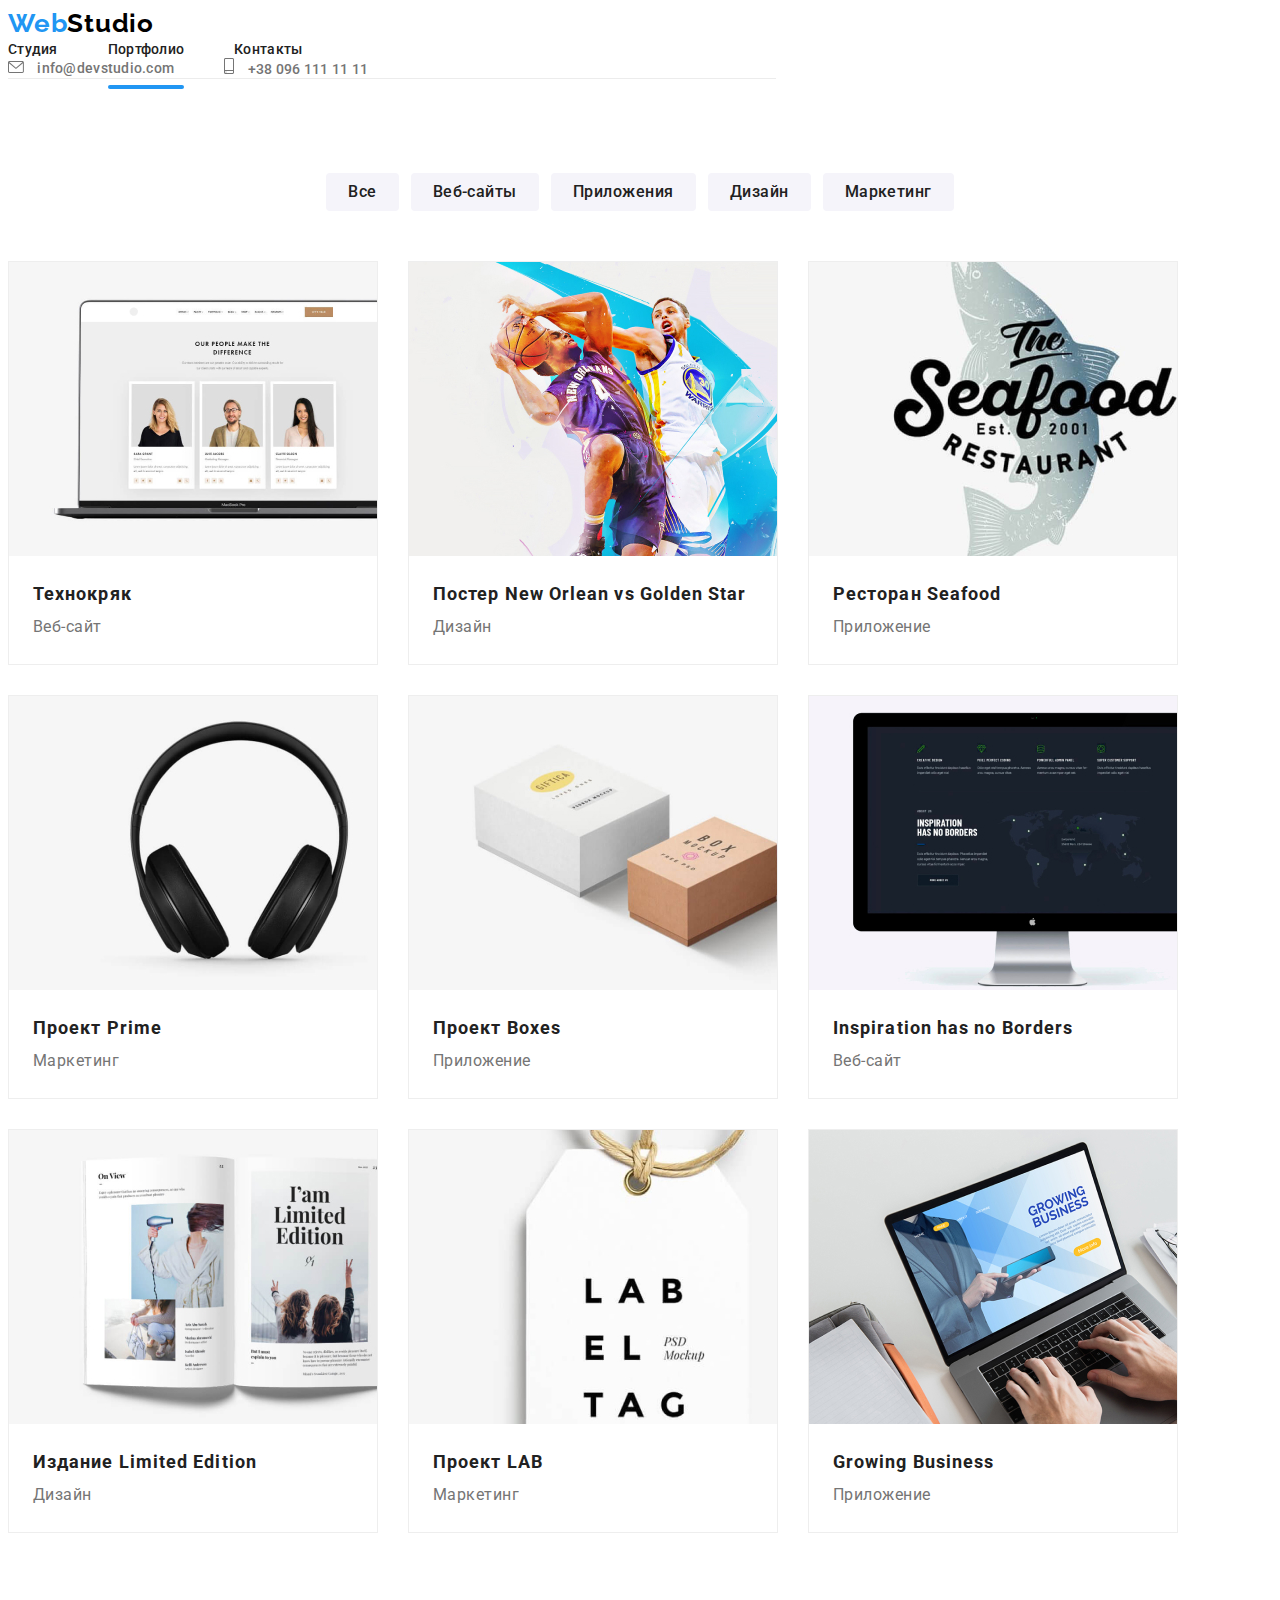
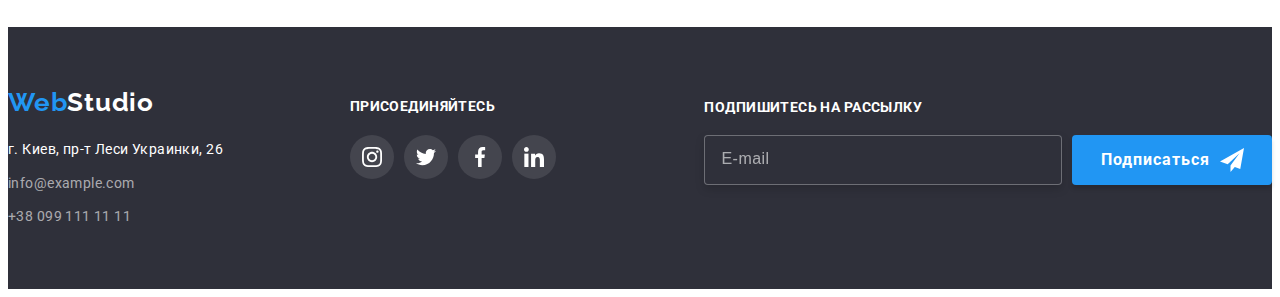
==== commit 8147552c: "work№8" ====
--- a/portfolio.html
+++ b/portfolio.html
@@ -21,7 +21,7 @@
     <link rel="stylesheet" href="./css/main.min.css" />
   </head>
   <body>
-    <header class="header container header-container">
+    <header class="header container header__container">
       <div class="header__container">
         <a class="header__logo-webstudio" href="./index.html">
           <span class="colortext-logo">Web</span>Studio</a
@@ -157,6 +157,10 @@
                 <div class="box-portolio">
                   <img
                     class="project-laptop"
+                    srcset="
+                      ./img/img(laptop).jpg    1x,
+                      ./img/img@2x(laptop).jpg 2x
+                    "
                     src="./img/foto-portfolio-1.jpg"
                     alt="laptop"
                   />
@@ -177,6 +181,7 @@
                 <div class="box-portolio">
                   <img
                     class="project-basketball"
+                    srcset="./img/img(nba).jpg 1x, ./img/img@2x(nba).jpg 2x"
                     src="./img/foto-portfolio-2.jpg"
                     alt="basketball"
                   />
@@ -197,6 +202,10 @@
                 <div class="box-portolio">
                   <img
                     class="project-seafood"
+                    srcset="
+                      ./img/img(sea-food).jpg    1x,
+                      ./img/img@2x(sea-food).jpg 2x
+                    "
                     src="./img/foto-portfolio-3.jpg"
                     alt="seafood"
                   />
@@ -217,6 +226,10 @@
                 <div class="box-portolio">
                   <img
                     class="project-headphones"
+                    srcset="
+                      ./img/img(head-fone).jpg    1x,
+                      ./img/img@2x(head-fone).jpg 2x
+                    "
                     src="./img/foto-portfolio-4.jpg"
                     alt="headphones"
                   />
@@ -237,6 +250,7 @@
                 <div class="box-portolio">
                   <img
                     class="project-boxes"
+                    srcset="./img/img(box).jpg 1x, ./img/img@2x(box).jpg 2x"
                     src="./img/foto-portfolio-5.jpg"
                     alt="boxes"
                   />
@@ -257,6 +271,7 @@
                 <div class="box-portolio">
                   <img
                     class="project-tv"
+                    srcset="./img/img(mac).jpg 1x, ./img/img@2x(mac).jpg 2x"
                     src="./img/foto-portfolio-6.jpg"
                     alt="tv"
                   />
@@ -277,6 +292,7 @@
                 <div class="box-portolio">
                   <img
                     class="project-book"
+                    srcset="./img/img(book).jpg 1x, ./img/img@2x(book).jpg 2x"
                     src="./img/foto-portfolio-7.jpg"
                     alt="book"
                   />
@@ -297,6 +313,7 @@
                 <div class="box-portolio">
                   <img
                     class="project-lab"
+                    srcset="./img/img(lab).jpg 1x, ./img/img@2x(lab).jpg 2x"
                     src="./img/foto-portfolio-8.jpg"
                     alt="tag"
                   />
@@ -317,6 +334,10 @@
                 <div class="box-portolio">
                   <img
                     class="project-growing-business"
+                    srcset="
+                      ./img/img(work-laptop).jpg    1x,
+                      ./img/img@2x(work-laptop).jpg 2x
+                    "
                     src="./img/foto-portfolio-9.jpg"
                     alt="business"
                   />
--- a/css/main.min.css
+++ b/css/main.min.css
@@ -1,2 +1,2 @@
-:root{--secondary-text-color: #ffffff;--primary-text-color: #afb1b8;--accent-color: #2196f3}body{font-family:"Roboto", sans-serif}h1,h2,h3,h4,h5,h6,p{margin-top:0;margin-bottom:0}ul,ol{margin-top:0;margin-bottom:0;padding-left:0}img{display:block}.footer__links--name-links{font-style:normal;font-weight:bold;font-size:14px;line-height:1.14;letter-spacing:0.03em;text-transform:uppercase;color:var(--secondary-text-color)}.footer__links{display:flex;flex-direction:column;align-items:flex-start;flex-wrap:wrap;margin-left:70px;padding-top:12px}.footer__div-container{display:flex;justify-content:space-between}.social-list-link-footer{display:flex;align-items:center;justify-content:center;width:44px;height:44px;background:#2f303a;background:rgba(255,255,255,0.1);border-radius:50%;transition:background 250ms cubic-bezier(0.4, 0, 0.2, 1)}.social-list-link-footer:focus,.social-list-link-footer:hover{background:var(--accent-color)}.social-list-icon-footer{fill:var(--secondary-text-color)}.footer-label-span{font-family:"Roboto", sans-serif;font-size:14px;font-weight:700;line-height:1.14286;letter-spacing:0.03em;text-transform:uppercase;color:var(--secondary-text-color);display:block}.footer-input-maill{border:1px solid rgba(255,255,255,0.3);box-sizing:border-box;filter:drop-shadow(0px 4px 4px rgba(0,0,0,0.15));border-radius:4px;background:#2f303a;height:50px;width:358px;margin-top:20px;padding-left:16px;color:var(--secondary-text-color)}.footer-input-maill::placeholder{font-size:16px;line-height:20px;display:flex;align-items:center;letter-spacing:0.03em;color:rgba(255,255,255,0.6)}.footer__div-container--footer-form-wraper{display:flex;padding-top:12px;margin-left:92px}.footer-button-subscriber{display:flex;align-items:center;height:50px;padding:10px 10px 10px 29px;background-color:var(--accent-color);box-shadow:0px 4px 4px rgba(0,0,0,0.15);border-radius:4px;margin-left:10px;margin-top:36px;border:none;transition:background 250ms cubic-bezier(0.4, 0, 0.2, 1)}.footer-button-subscriber:focus,.footer-button-subscriber:hover{background:#188ce8}.footer-vector-subscriber{margin-left:10px;margin-right:18px}.footer-button{font-family:"Roboto", sans-serif;font-size:16px;font-weight:700;line-height:1.875;letter-spacing:0.06em;color:var(--secondary-text-color)}.div-footer-button{margin-left:12px;margin-top:48px}.gps{font-style:normal;font-weight:normal;font-size:14px;line-height:1.71;letter-spacing:0.03em;color:var(--secondary-text-color);padding-bottom:10px}.footer{background:#2f303a;padding-top:60px;padding-bottom:60px}.footer__logo{font-family:"Raleway", sans-serif;font-style:normal;font-weight:bold;font-size:26px;line-height:1.18;letter-spacing:0.03em;color:var(--secondary-text-color);text-decoration:none;padding-top:0px;padding-bottom:0px}.footer-nav{display:flex;flex-direction:column;margin-top:20px}.foot-mail{font-style:normal;font-weight:normal;font-size:14px;line-height:1.71;letter-spacing:0.03em;text-decoration:none;color:#ffffff99;transition:color 250ms cubic-bezier(0.4, 0, 0.2, 1)}.foot-mail:hover,.foot-mail:focus{color:var(--accent-color)}.foot-tel{font-style:normal;font-weight:normal;font-size:14px;line-height:1.71;letter-spacing:0.03em;text-decoration:none;color:#ffffff99;transition:color 250ms cubic-bezier(0.4, 0, 0.2, 1)}.foot-tel:hover,.foot-tel:focus{color:var(--accent-color)}.contacts{font-style:normal;font-size:14px;font-weight:500;line-height:1.14286;letter-spacing:0.02em;color:#757575;list-style:none;text-decoration:none;transition:color 250ms cubic-bezier(0.4, 0, 0.2, 1)}.contacts-foot-mail{padding-bottom:10px}.header{border-bottom:1px solid #ececec}.icon-header-tell{width:10px;height:16px;margin-right:10px;transition:fill 250ms cubic-bezier(0.4, 0, 0.2, 1)}.nav-header-link:focus .icon-header-tell,.nav-header-link:hover .icon-header-tell{fill:var(--accent-color)}.icon-header-maill{width:16px;height:12px;margin-right:10px;transition:fill 250ms cubic-bezier(0.4, 0, 0.2, 1)}.nav-header-link:focus .icon-header-maill,.nav-header-link:hover .icon-header-maill{fill:var(--accent-color)}.nav-header__lists{display:flex;align-items:center}.header__nav-contacts{display:flex;align-items:center}.icon-header{width:10px;height:16px}.header__contacts{display:flex;margin-left:auto}.header__logo-webstudio{font-family:"Raleway", sans-serif;font-style:normal;font-weight:bold;font-size:26px;line-height:1.19;letter-spacing:0.03em;color:#000000;text-decoration:none;margin-right:92px}.colortext-logo{color:var(--accent-color)}.nav-header-link{fill:#757575}.nav-header__list{list-style:none}.nav-header__list:not(:last-child){margin-right:50px}.nav-header__list :hover,.nav-header__list :focus{color:var(--accent-color)}.header__nav-contacts{list-style:none}.nav-header__list-link{position:relative;font-style:normal;font-size:14px;font-weight:500;line-height:1.14286;letter-spacing:0.02em;color:#212121;text-decoration:none;transition:color 250ms cubic-bezier(0.4, 0, 0.2, 1)}.nav-header-line::after{content:"";position:absolute;left:0;bottom:-32px;width:100%;height:4px;background:var(--accent-color);border-radius:2px}.hours-working{padding-bottom:94px}.hours-working-gallery{display:flex}.hours-working-foto:not(:last-child){margin-right:30px}.box-hours-working-foto{position:relative}.description-jobs{width:100%;height:70px;position:absolute;bottom:0;left:0;color:var(--secondary-text-color);background-color:rgba(47,48,58,0.8);font-size:14px;font-weight:700;line-height:1.14286;letter-spacing:0.03em;text-align:center;padding:26px 82px;text-transform:uppercase}.hours-working-title,.our-team-peculiarities{font-style:normal;font-weight:bold;font-size:36px;line-height:1.16;text-align:center;letter-spacing:0.03em;color:#212121}.hours-working-gallery{list-style:none;margin-top:50px}.our-team-list{margin-top:50px;display:flex;list-style:none}.foto-description{padding-top:30px;padding-bottom:30px}.worker-name{font-style:normal;font-size:16px;font-weight:500;line-height:1.1875;text-align:center;letter-spacing:0.03em;color:#212121;margin-bottom:5px}.social-list{display:flex;list-style:none;justify-content:center;margin-top:20px}.social-list-link{display:flex;align-items:center;justify-content:center;width:44px;height:44px;background:var(--secondary-text-color);border-radius:50%;transition:background 250ms cubic-bezier(0.4, 0, 0.2, 1)}.social-list-link:focus,.social-list-link:hover{background:var(--accent-color)}.social-list-icon{fill:var(--primary-text-color);transition:fill 250ms cubic-bezier(0.4, 0, 0.2, 1)}.social-list-link-footer:focus .social-list-icon,.social-list-link-footer:hover .social-list-icon{fill:var(--secondary-text-color)}.social-list-link:focus .social-list-icon,.social-list-link:hover .social-list-icon{fill:var(--secondary-text-color)}.social-list-item:not(:last-child){margin-right:10px}.our-team{background:#f5f4fa;padding-bottom:94px;padding-top:94px}.team{width:270px;height:428px;left:515px;top:1635px;background:var(--secondary-text-color);box-shadow:0px 1px 3px rgba(0,0,0,0.12),0px 1px 1px rgba(0,0,0,0.14),0px 2px 1px rgba(0,0,0,0.2);border-radius:0px 0px 4px 4px}.team:not(:nth-child(4n)){margin-right:30px}.our-team-position{font-weight:normal;font-size:16px;line-height:1.18;text-align:center;letter-spacing:0.03em;color:#757575;margin-top:5px}.div-works{display:flex;flex-wrap:wrap;justify-content:space-between}.peculiarities{padding-top:94px;padding-bottom:94px}.list-work{width:270px;list-style:none}.div-grup{display:flex;align-items:center;justify-content:center;height:120px;width:270px;background:#f5f4fa;border-radius:4px;margin-bottom:30px}.peculiarities-grup{display:flex;width:70px;height:70px}.peculiarities-work{font-style:normal;font-weight:bold;font-size:14px;line-height:1.14;letter-spacing:0.03em;text-transform:uppercase;color:#212121}.work{margin-bottom:10px}.work-description{font-weight:normal;font-size:14px;line-height:1.71;letter-spacing:0.03em;color:#757575}.list-clients{cursor:pointer;list-style:none}.list-clients:not(:last-child){margin-right:30px}.link-clients{fill:var(--primary-text-color);display:block;height:92px;width:100%;border:1px solid #afb1b8;border-radius:4px;padding:16px 31px 16px 31px;transition:fill 250ms cubic-bezier(0.4, 0, 0.2, 1),border 250ms cubic-bezier(0.4, 0, 0.2, 1)}.link-clients:focus,.link-clients:hover{fill:var(--accent-color);border:1px solid #2196f3;border-radius:4px}.list-clients-list{height:92px;width:100%}.div-clients{display:flex}.section-clients{padding-top:94px;padding-bottom:94px}.clients-title{font-style:normal;font-weight:bold;font-size:36px;line-height:1.16;text-align:center;letter-spacing:0.03em;color:#212121;margin-bottom:50px}.hero-description{font-style:normal;font-size:44px;font-weight:900;line-height:1.36364;text-align:center;letter-spacing:0.06em;text-transform:uppercase;color:var(--secondary-text-color);padding-bottom:30px}.section-hero{background-image:linear-gradient(rgba(47,48,58,0.4), rgba(47,48,58,0.4)),url(../img/background.jpg);background-color:#2f303a66;background-position:center;background-size:cover}@media (min-device-pixel-ratio: 2), (min-resolution: 192dpi), (min-resolution: 2dppx){.section-hero{background-image:url("../img/Header img@2x.jpg")}}.div-hero{display:flex;text-align:center;align-items:center;flex-direction:column;justify-content:center;height:600px}.hero-block{width:1200px;padding-left:15px;padding-right:15px}.hero-button{background:var(--accent-color);box-shadow:0px 4px 4px rgba(0,0,0,0.15);border-radius:4px;cursor:pointer;border:0;padding:0 0 0 0}.hero-button:hover,.hero-button:focus{background:#188ce8;box-shadow:0px 4px 4px rgba(0,0,0,0.15);border-radius:4px}.button-name{font-style:normal;font-weight:bold;font-size:16px;line-height:1.87;display:flex;text-align:center;letter-spacing:0.06em;color:var(--secondary-text-color);padding-left:32px;padding-right:32px;padding-top:10px;padding-bottom:10px;border-radius:4px;transition:background 250ms cubic-bezier(0.4, 0, 0.2, 1)}.all-button{display:flex;justify-content:center;margin-bottom:50px}.main-hero-work-portfolio{padding-top:94px;padding-bottom:94px}.backdrop{position:fixed;top:0;left:0;width:100vw;height:100vh;background-color:rgba(0,0,0,0.2);transition:opacity 250ms cubic-bezier(0.4, 0, 0.2, 1),visibility 250ms cubic-bezier(0.4, 0, 0.2, 1)}.backdrop.is-hidden{opacity:0;visibility:hidden;pointer-events:none}.modal{position:absolute;top:50%;left:50%;transform:translate(-50%, -50%);width:528px;height:580px;background-color:var(--secondary-text-color);box-shadow:0px 1px 3px rgba(0,0,0,0.12),0px 1px 1px rgba(0,0,0,0.14),0px 2px 1px rgba(0,0,0,0.2);border-radius:4px;padding:40px}.modal-close-btn{position:absolute;top:8px;right:8px;display:flex;justify-content:center;align-items:center;width:30px;height:30px;background-color:transparent;border-radius:50%;border:1px solid rgba(0,0,0,0.1);box-sizing:border-box;cursor:pointer}.modal-close-btn:focus .modal-close-icon,.modal-close-btn:hover .modal-close-icon{fill:var(--accent-color)}.contacts-form-description{font-family:"Roboto", sans-serif;font-size:20px;font-weight:700;line-height:1.15;text-align:center;letter-spacing:0.03em;color:#212121;margin-bottom:12px}.contact-form-input{width:100%;height:40px;border:1px solid rgba(33,33,33,0.2);box-sizing:border-box;border-radius:4px;padding-left:42px;transition:border-color 250ms cubic-bezier(0.4, 0, 0.2, 1)}.contact-form-input:focus{outline:none;border-color:var(--accent-color)}.contact-form-field{display:block;margin-top:10px}.contact-form-name{font-family:"Roboto", sans-serif;font-size:12px;font-weight:400;line-height:1.16667;letter-spacing:0.01em;color:#757575;display:block;margin-bottom:4px}.contact-form-comment{border:1px solid rgba(33,33,33,0.2);box-sizing:border-box;border-radius:4px;padding:12px 16px;resize:none;transition:border-color 250ms cubic-bezier(0.4, 0, 0.2, 1);width:100%;height:120px;margin-bottom:20px}.contact-form-comment:focus{outline:none;border-color:var(--accent-color)}.contact-form-comment::placeholder{font-family:"Roboto", sans-serif;font-size:14px;font-weight:400;line-height:1.14286;letter-spacing:0.01em;color:rgba(117,117,117,0.5)}.contact-form-span{position:relative;margin-top:4px}.contact-form-icon{position:absolute;top:50%;left:12px;transform:translateY(-50%);display:block;padding:2px;transition:fill 250ms cubic-bezier(0.4, 0, 0.2, 1)}.contact-form-input:focus+.contact-form-icon{fill:var(--accent-color)}.contact-form-checkbox-label{display:flex;align-items:center;justify-content:center;font-size:14px;font-weight:400;line-height:1.71429;letter-spacing:0.03em;color:#757575}.contact-form-checkbox:checked+.contact-form-checkbox-label::before{border:none;background-image:url("../img/icon-check.jpg")}.contact-form-checkbox-label::before{display:inline-block;width:16px;height:16px;border:solid 2px #212121;border-radius:2px;cursor:pointer;content:"";margin-right:8px}.contact-form-checkbox-link{color:var(--accent-color)}.contact-form-checkbox-wrapper{position:relative}.contact-form-checkbox{position:absolute;z-index:-1;opacity:0;user-select:none}.contact-form-submit-btn{font-family:"Roboto", sans-serif;font-size:16px;font-weight:700;line-height:1.875;display:flex;margin:0 auto;margin-top:30px;background:var(--accent-color);color:var(--secondary-text-color);box-shadow:0px 4px 4px rgba(0,0,0,0.15);border-radius:4px;padding:10px 56px;border:none;align-items:center;text-align:center;letter-spacing:0.06em;transition:background 250ms cubic-bezier(0.4, 0, 0.2, 1)}.contact-form-submit-btn:focus,.contact-form-submit-btn:hover{background:#188ce8;box-shadow:0px 4px 4px rgba(0,0,0,0.15);border-radius:4px}.list-button{list-style:none}.foto-description-portfolio{display:flex;flex-direction:column;padding:20px 24px 20px 24px}.button-portfolio{font-family:"Roboto", sans-serif;font-style:normal;font-size:16px;font-weight:500;line-height:1.625;text-align:center;letter-spacing:0.03em;color:#212121;padding:6px 22px 6px 22px;background:#f5f4fa;border-radius:4px;cursor:pointer;border:0;transition:background 250ms cubic-bezier(0.4, 0, 0.2, 1),color 250ms cubic-bezier(0.4, 0, 0.2, 1)}.button-portfolio:not(:last-child){margin-right:8px}.button-portfolio:focus,.button-portfolio:hover{background:var(--accent-color);box-shadow:0px 3px 1px rgba(0,0,0,0.1),0px 1px 2px rgba(0,0,0,0.08),0px 2px 2px rgba(0,0,0,0.12);border-radius:4px;color:var(--secondary-text-color)}.list-hero{list-style:none;display:flex;flex-wrap:wrap}.foto-portfolio{width:370px;height:404px;background:var(--secondary-text-color);border:1px solid #eeeeee;box-sizing:border-box;cursor:pointer}.foto-portfolio:not(:nth-child(3n)){margin-right:30px}.foto-portfolio:nth-last-child(n+4){margin-bottom:30px}.links-foto-portfolio{display:block;text-decoration:none}.links-foto-portfolio:focus,.links-foto-portfolio:hover{box-shadow:0px 1px 1px rgba(0,0,0,0.12),0px 4px 4px rgba(0,0,0,0.06),1px 4px 6px rgba(0,0,0,0.16)}.box-portolio{position:relative;overflow:hidden}.description-foto-portfolio{position:absolute;background:rgba(33,150,243,0.902);left:0;top:0;text-align:center;padding:63px 24px;width:100%;height:100%;font-size:18px;font-weight:400;line-height:1.55556;letter-spacing:0.03em;color:var(--secondary-text-color);transform:translateY(100%);transition:transform 250ms cubic-bezier(0.4, 0, 0.2, 1)}.links-foto-portfolio:focus .description-foto-portfolio,.links-foto-portfolio:hover .description-foto-portfolio{text-align:start;transform:translateY(0%)}.name-project{font-style:normal;font-weight:bold;font-size:18px;line-height:2;letter-spacing:0.06em;color:#212121}.description-project{font-weight:normal;font-size:16px;line-height:1.87;letter-spacing:0.03em;color:#757575}@media screen and (max-width: 767px){.header__container{width:480px;margin-left:auto;margin-right:auto}.nav-header{display:none}.header__contacts{display:none}.hours-working{display:none}.header{width:480px;margin-left:auto;margin-right:auto}.header{position:relative;background-color:#ffffff}.header__container{display:flex;justify-content:space-between;align-items:center;flex-wrap:wrap;padding-right:15px;padding-left:15px}.header__logo-webstudio{padding-top:26px;padding-bottom:26px}.header__logo-webstudio{font-family:"Raleway", sans-serif;font-style:normal;font-weight:bold;font-size:26px;line-height:1.19;letter-spacing:0.03em;color:#000000;text-decoration:none;margin-right:0}.colortext-logo{color:var(--accent-color)}.section-container{padding:60px 15px}.mobile-container{width:480px;margin-left:auto;margin-right:auto}.mobile-menu__lists--list{font-size:40px;font-weight:500;line-height:1.175;letter-spacing:0.02em;list-style:none}.mobile-menu__lists--list:not(:last-child){margin-bottom:32px}.mobile-menu__lists--list:last-child{margin-bottom:302px}.mobile-menu__lists--link{color:#212121;text-decoration:none}.mobile-menu__link-color{color:#2196f3}.mobile-menu-tell{font-size:34px;font-weight:500;line-height:1.17647;letter-spacing:0.02em;color:#2196f3}.mobile-menu-tell-list{margin-bottom:32px}.mobile-menu-maill-list{margin-bottom:32px}.mobile-menu-maill{font-size:24px;font-weight:500;line-height:1.16667;letter-spacing:0.02em;color:#757575}.mobile-menu__contacts-link{font-family:"Roboto", sans-serif;font-style:normal;text-decoration:none}.mobile-menu__contacts-list{list-style:none}.social-media-link{font-style:normal;font-size:18px;font-weight:500;line-height:1.22222;letter-spacing:0.02em;color:#2196f3;text-decoration:none}.social-media-list{list-style:none}.social-media-lists{display:flex}.mobile-menu__lists{padding-right:212px}.social-media-list:not(:first-child){padding-left:10px}.social-media-list:not(:last-child){padding-right:10px;border-right:1px solid rgba(33,33,33,0.2)}.social-media-list:last-child{margin-right:40px}.mobile-menu__close-btn:focus .mobile-menu__close-icon,.mobile-menu-btn:focus .mobile-menu-btn__icon{fill:#2196f3}.mobile-menu__close-icon,.mobile-menu-btn__icon{transition:fill 250ms cubic-bezier(0.4, 0, 0.2, 1)}.mobile-menu-btn{background-color:transparent;border:none;padding:0;line-height:0}.mobile-menu-btn__icon{fill:#212121;margin-right:15px}.mobile-menu{position:absolute;top:0;left:0;width:100%;height:100vh;overflow:auto;background:#ffffff;box-shadow:0px 4px 8px rgba(0,0,0,0.04),0px 2px 4px rgba(0,0,0,0.08),0px 1px 3px rgba(0,0,0,0.16);opacity:0;visibility:hidden;pointer-events:none;transition:opacity 250ms cubic-bezier(0.4, 0, 0.2, 1),visibility 250ms cubic-bezier(0.4, 0, 0.2, 1)}.mobile-menu.is-open{opacity:1;visibility:visible;pointer-events:auto}.mobile-menu__close-btn{position:absolute;top:20px;right:15px;background-color:transparent;border:none;padding:0;line-height:0}.mobile-menu__container{position:relative;padding-top:48px;padding-bottom:48px;padding-left:40px;padding-right:80px}.hero-block{width:480px;height:400px;padding:118px 60px;display:flex;justify-content:normal}.section-hero{width:480px;height:400px;margin:0 auto}.hero-description{font-family:"Roboto", sans-serif;font-style:normal;font-size:26px;font-weight:900;line-height:1.61538;text-align:center;letter-spacing:0.06em;text-transform:uppercase;color:#ffffff}.hero-button{margin-bottom:118px}.peculiarities{padding-top:60px;padding-bottom:60px}.container{width:480px;padding-left:15px;padding-right:15px;margin:0 auto}.div-works{display:flex;flex-wrap:wrap;justify-content:center}.div-grup{width:450px}.list-work{width:450px}.peculiarities-work{display:flex;justify-content:center}.our-team-list{display:flex;flex-direction:column;align-items:center;margin-top:0}.team{width:450px;height:622px}.team:not(:last-child){margin-bottom:30px}.team:last-child{margin-bottom:60px}.team:not(:nth-child(4n)){margin-right:0}.our-team-peculiarities{margin-bottom:30px}.foto-mobil{width:450px;height:460px}.section-clients{padding-top:60px;padding-bottom:60px}.div-clients{display:flex;flex-wrap:wrap;justify-content:space-between}.clients-title{margin-bottom:30px}.list-clients:not(:last-child){margin-right:0}.link-clients{display:flex;align-items:center;padding:0}.list-clients{width:210px;height:92px;margin-bottom:30px;padding:0}.list-clients-last{margin-bottom:60px}.link-clients-icon{margin:0 auto}.footer__div-container{display:flex;flex-direction:column;align-items:center}.footer-div{display:flex;flex-direction:column;align-items:center}.footer-nav{display:flex;flex-direction:column;margin-top:20px;align-items:center}.footer__links{align-items:center;margin-left:0}.footer__div-container--footer-form-wraper{margin-left:0;flex-direction:column;align-items:center}.footer-label-span{display:flex;justify-content:center}.footer-input-maill{width:450px;margin-left:15px;margin-right:15px}.footer__container{display:flex;justify-content:center;align-items:center;flex-wrap:wrap;padding-right:15px;padding-left:15px;width:480px;margin-left:auto;margin-right:auto}.modal{width:450px;height:608px;padding:40px}.backdrop{width:480px;height:100%}.footer-button-subscriber{margin-left:0}.contact-form-checkbox-label{font-size:12px;font-weight:400;line-height:1.16667}.contact-form-checkbox-label::before{margin-right:7px}.main-hero-work-portfolio{padding-top:60px;padding-bottom:60px}.all-button{margin-bottom:40px}}@media screen and (min-width: 768px){.header__container{width:768px}.mobile-menu-btn{display:none}.mobile-menu{display:none}}
+:root{--secondary-text-color: #ffffff;--primary-text-color: #afb1b8;--accent-color: #2196f3}body{font-family:"Roboto", sans-serif}h1,h2,h3,h4,h5,h6,p{margin-top:0;margin-bottom:0}ul,ol{margin-top:0;margin-bottom:0;padding-left:0}img{display:block}.footer__links--name-links{font-style:normal;font-weight:bold;font-size:14px;line-height:1.14;letter-spacing:0.03em;text-transform:uppercase;color:var(--secondary-text-color)}.footer__links{display:flex;flex-direction:column;align-items:flex-start;flex-wrap:wrap;margin-left:70px;padding-top:12px}.footer__div-container{display:flex;justify-content:space-between}.social-list-link-footer{display:flex;align-items:center;justify-content:center;width:44px;height:44px;background:#2f303a;background:rgba(255,255,255,0.1);border-radius:50%;transition:background 250ms cubic-bezier(0.4, 0, 0.2, 1)}.social-list-link-footer:focus,.social-list-link-footer:hover{background:var(--accent-color)}.social-list-icon-footer{fill:var(--secondary-text-color)}.footer-label-span{font-family:"Roboto", sans-serif;font-size:14px;font-weight:700;line-height:1.14286;letter-spacing:0.03em;text-transform:uppercase;color:var(--secondary-text-color);display:block}.footer-input-maill{border:1px solid rgba(255,255,255,0.3);box-sizing:border-box;filter:drop-shadow(0px 4px 4px rgba(0,0,0,0.15));border-radius:4px;background:#2f303a;height:50px;width:358px;margin-top:20px;padding-left:16px;color:var(--secondary-text-color)}.footer-input-maill::placeholder{font-size:16px;line-height:20px;display:flex;align-items:center;letter-spacing:0.03em;color:rgba(255,255,255,0.6)}.footer__div-container--footer-form-wraper{display:flex;padding-top:12px;margin-left:92px}.footer-button-subscriber{display:flex;align-items:center;height:50px;padding:10px 10px 10px 29px;background-color:var(--accent-color);box-shadow:0px 4px 4px rgba(0,0,0,0.15);border-radius:4px;margin-left:10px;margin-top:36px;border:none;transition:background 250ms cubic-bezier(0.4, 0, 0.2, 1)}.footer-button-subscriber:focus,.footer-button-subscriber:hover{background:#188ce8}.footer-vector-subscriber{margin-left:10px;margin-right:18px}.footer-button{font-family:"Roboto", sans-serif;font-size:16px;font-weight:700;line-height:1.875;letter-spacing:0.06em;color:var(--secondary-text-color)}.div-footer-button{margin-left:12px;margin-top:48px}.gps{font-style:normal;font-weight:normal;font-size:14px;line-height:1.71;letter-spacing:0.03em;color:var(--secondary-text-color);padding-bottom:10px}.footer{background:#2f303a;padding-top:60px;padding-bottom:60px}.footer__logo{font-family:"Raleway", sans-serif;font-style:normal;font-weight:bold;font-size:26px;line-height:1.18;letter-spacing:0.03em;color:var(--secondary-text-color);text-decoration:none;padding-top:0px;padding-bottom:0px}.footer-nav{display:flex;flex-direction:column;margin-top:20px}.foot-mail{font-style:normal;font-weight:normal;font-size:14px;line-height:1.71;letter-spacing:0.03em;text-decoration:none;color:#ffffff99;transition:color 250ms cubic-bezier(0.4, 0, 0.2, 1)}.foot-mail:hover,.foot-mail:focus{color:var(--accent-color)}.foot-tel{font-style:normal;font-weight:normal;font-size:14px;line-height:1.71;letter-spacing:0.03em;text-decoration:none;color:#ffffff99;transition:color 250ms cubic-bezier(0.4, 0, 0.2, 1)}.foot-tel:hover,.foot-tel:focus{color:var(--accent-color)}.contacts{font-style:normal;font-size:14px;font-weight:500;line-height:1.14286;letter-spacing:0.02em;color:#757575;list-style:none;text-decoration:none;transition:color 250ms cubic-bezier(0.4, 0, 0.2, 1)}.contacts-foot-mail{padding-bottom:10px}.header{border-bottom:1px solid #ececec}.icon-header-tell{width:10px;height:16px;margin-right:10px;transition:fill 250ms cubic-bezier(0.4, 0, 0.2, 1)}.nav-header-link:focus .icon-header-tell,.nav-header-link:hover .icon-header-tell{fill:var(--accent-color)}.icon-header-maill{width:16px;height:12px;margin-right:10px;transition:fill 250ms cubic-bezier(0.4, 0, 0.2, 1)}.nav-header-link:focus .icon-header-maill,.nav-header-link:hover .icon-header-maill{fill:var(--accent-color)}.nav-header__lists{display:flex;align-items:center}.header__nav-contacts{display:flex;align-items:center}.icon-header{width:10px;height:16px}.header__contacts{display:flex;margin-left:auto}.header__logo-webstudio{font-family:"Raleway", sans-serif;font-style:normal;font-weight:bold;font-size:26px;line-height:1.19;letter-spacing:0.03em;color:#000000;text-decoration:none;margin-right:92px}.colortext-logo{color:var(--accent-color)}.nav-header-link{fill:#757575}.nav-header__list{list-style:none}.nav-header__list:not(:last-child){margin-right:50px}.nav-header__list :hover,.nav-header__list :focus{color:var(--accent-color)}.header__nav-contacts{list-style:none}.nav-header__list-link{position:relative;font-style:normal;font-size:14px;font-weight:500;line-height:1.14286;letter-spacing:0.02em;color:#212121;text-decoration:none;transition:color 250ms cubic-bezier(0.4, 0, 0.2, 1)}.nav-header-line::after{content:"";position:absolute;left:0;bottom:-32px;width:100%;height:4px;background:var(--accent-color);border-radius:2px}.hours-working{padding-bottom:94px}.hours-working-gallery{display:flex}.hours-working-foto:not(:last-child){margin-right:30px}.box-hours-working-foto{position:relative}.description-jobs{width:100%;height:70px;position:absolute;bottom:0;left:0;color:var(--secondary-text-color);background-color:rgba(47,48,58,0.8);font-size:14px;font-weight:700;line-height:1.14286;letter-spacing:0.03em;text-align:center;padding:26px 82px;text-transform:uppercase}.hours-working-title,.our-team-peculiarities{font-style:normal;font-weight:bold;font-size:36px;line-height:1.16;text-align:center;letter-spacing:0.03em;color:#212121}.hours-working-gallery{list-style:none;margin-top:50px}.our-team-list{margin-top:50px;display:flex;list-style:none}.foto-description{padding-top:30px;padding-bottom:30px}.worker-name{font-style:normal;font-size:16px;font-weight:500;line-height:1.1875;text-align:center;letter-spacing:0.03em;color:#212121;margin-bottom:5px}.social-list{display:flex;list-style:none;justify-content:center;margin-top:20px}.social-list-link{display:flex;align-items:center;justify-content:center;width:44px;height:44px;background:var(--secondary-text-color);border-radius:50%;transition:background 250ms cubic-bezier(0.4, 0, 0.2, 1)}.social-list-link:focus,.social-list-link:hover{background:var(--accent-color)}.social-list-icon{fill:var(--primary-text-color);transition:fill 250ms cubic-bezier(0.4, 0, 0.2, 1)}.social-list-link-footer:focus .social-list-icon,.social-list-link-footer:hover .social-list-icon{fill:var(--secondary-text-color)}.social-list-link:focus .social-list-icon,.social-list-link:hover .social-list-icon{fill:var(--secondary-text-color)}.social-list-item:not(:last-child){margin-right:10px}.our-team{background:#f5f4fa;padding-bottom:94px;padding-top:94px}.team{width:270px;height:428px;left:515px;top:1635px;background:var(--secondary-text-color);box-shadow:0px 1px 3px rgba(0,0,0,0.12),0px 1px 1px rgba(0,0,0,0.14),0px 2px 1px rgba(0,0,0,0.2);border-radius:0px 0px 4px 4px}.team:not(:nth-child(4n)){margin-right:30px}.our-team-position{font-weight:normal;font-size:16px;line-height:1.18;text-align:center;letter-spacing:0.03em;color:#757575;margin-top:5px}.div-works{display:flex;flex-wrap:wrap;justify-content:space-between}.peculiarities{padding-top:94px;padding-bottom:94px}.list-work{width:270px;list-style:none}.div-grup{display:flex;align-items:center;justify-content:center;height:120px;width:270px;background:#f5f4fa;border-radius:4px;margin-bottom:30px}.peculiarities-grup{display:flex;width:70px;height:70px}.peculiarities-work{font-style:normal;font-weight:bold;font-size:14px;line-height:1.14;letter-spacing:0.03em;text-transform:uppercase;color:#212121}.work{margin-bottom:10px}.work-description{font-weight:normal;font-size:14px;line-height:1.71;letter-spacing:0.03em;color:#757575}.list-clients{cursor:pointer;list-style:none}.list-clients:not(:last-child){margin-right:30px}.link-clients{fill:var(--primary-text-color);display:block;height:92px;width:100%;border:1px solid #afb1b8;border-radius:4px;padding:16px 31px 16px 31px;transition:fill 250ms cubic-bezier(0.4, 0, 0.2, 1),border 250ms cubic-bezier(0.4, 0, 0.2, 1)}.link-clients:focus,.link-clients:hover{fill:var(--accent-color);border:1px solid #2196f3;border-radius:4px}.list-clients-list{height:92px;width:100%}.div-clients{display:flex}.section-clients{padding-top:94px;padding-bottom:94px}.clients-title{font-style:normal;font-weight:bold;font-size:36px;line-height:1.16;text-align:center;letter-spacing:0.03em;color:#212121;margin-bottom:50px}.hero-description{font-style:normal;font-size:44px;font-weight:900;line-height:1.36364;text-align:center;letter-spacing:0.06em;text-transform:uppercase;color:var(--secondary-text-color);padding-bottom:30px}.section-hero{background-image:linear-gradient(rgba(47,48,58,0.4), rgba(47,48,58,0.4)),url(../img/background.jpg);background-color:#2f303a66;background-position:center;background-size:cover}@media (min-device-pixel-ratio: 2), (min-resolution: 192dpi), (min-resolution: 2dppx){.section-hero{background-image:url("../img/Header img@2x.jpg")}}.div-hero{display:flex;text-align:center;align-items:center;flex-direction:column;justify-content:center;height:600px}.hero-block{width:1200px;padding-left:15px;padding-right:15px}.hero-button{background:var(--accent-color);box-shadow:0px 4px 4px rgba(0,0,0,0.15);border-radius:4px;cursor:pointer;border:0;padding:0 0 0 0}.hero-button:hover,.hero-button:focus{background:#188ce8;box-shadow:0px 4px 4px rgba(0,0,0,0.15);border-radius:4px}.button-name{font-style:normal;font-weight:bold;font-size:16px;line-height:1.87;display:flex;text-align:center;letter-spacing:0.06em;color:var(--secondary-text-color);padding-left:32px;padding-right:32px;padding-top:10px;padding-bottom:10px;border-radius:4px;transition:background 250ms cubic-bezier(0.4, 0, 0.2, 1)}.all-button{display:flex;justify-content:center;margin-bottom:50px}.main-hero-work-portfolio{padding-top:94px;padding-bottom:94px}.backdrop{position:fixed;top:0;left:0;width:100vw;height:100vh;background-color:rgba(0,0,0,0.2);transition:opacity 250ms cubic-bezier(0.4, 0, 0.2, 1),visibility 250ms cubic-bezier(0.4, 0, 0.2, 1)}.backdrop.is-hidden{opacity:0;visibility:hidden;pointer-events:none}.modal{position:absolute;top:50%;left:50%;transform:translate(-50%, -50%);width:528px;height:580px;background-color:var(--secondary-text-color);box-shadow:0px 1px 3px rgba(0,0,0,0.12),0px 1px 1px rgba(0,0,0,0.14),0px 2px 1px rgba(0,0,0,0.2);border-radius:4px;padding:40px}.modal-close-btn{position:absolute;top:8px;right:8px;display:flex;justify-content:center;align-items:center;width:30px;height:30px;background-color:transparent;border-radius:50%;border:1px solid rgba(0,0,0,0.1);box-sizing:border-box;cursor:pointer}.modal-close-btn:focus .modal-close-icon,.modal-close-btn:hover .modal-close-icon{fill:var(--accent-color)}.contacts-form-description{font-family:"Roboto", sans-serif;font-size:20px;font-weight:700;line-height:1.15;text-align:center;letter-spacing:0.03em;color:#212121;margin-bottom:12px}.contact-form-input{width:100%;height:40px;border:1px solid rgba(33,33,33,0.2);box-sizing:border-box;border-radius:4px;padding-left:42px;transition:border-color 250ms cubic-bezier(0.4, 0, 0.2, 1)}.contact-form-input:focus{outline:none;border-color:var(--accent-color)}.contact-form-field{display:block;margin-top:10px}.contact-form-name{font-family:"Roboto", sans-serif;font-size:12px;font-weight:400;line-height:1.16667;letter-spacing:0.01em;color:#757575;display:block;margin-bottom:4px}.contact-form-comment{border:1px solid rgba(33,33,33,0.2);box-sizing:border-box;border-radius:4px;padding:12px 16px;resize:none;transition:border-color 250ms cubic-bezier(0.4, 0, 0.2, 1);width:100%;height:120px;margin-bottom:20px}.contact-form-comment:focus{outline:none;border-color:var(--accent-color)}.contact-form-comment::placeholder{font-family:"Roboto", sans-serif;font-size:14px;font-weight:400;line-height:1.14286;letter-spacing:0.01em;color:rgba(117,117,117,0.5)}.contact-form-span{position:relative;margin-top:4px}.contact-form-icon{position:absolute;top:50%;left:12px;transform:translateY(-50%);display:block;padding:2px;transition:fill 250ms cubic-bezier(0.4, 0, 0.2, 1)}.contact-form-input:focus+.contact-form-icon{fill:var(--accent-color)}.contact-form-checkbox-label{display:flex;align-items:center;justify-content:center;font-size:14px;font-weight:400;line-height:1.71429;letter-spacing:0.03em;color:#757575}.contact-form-checkbox:checked+.contact-form-checkbox-label::before{border:none;background-image:url("../img/icon-check.jpg")}.contact-form-checkbox-label::before{display:inline-block;width:16px;height:16px;border:solid 2px #212121;border-radius:2px;cursor:pointer;content:"";margin-right:8px}.contact-form-checkbox-link{color:var(--accent-color)}.contact-form-checkbox-wrapper{position:relative}.contact-form-checkbox{position:absolute;z-index:-1;opacity:0;user-select:none}.contact-form-submit-btn{font-family:"Roboto", sans-serif;font-size:16px;font-weight:700;line-height:1.875;display:flex;margin:0 auto;margin-top:30px;background:var(--accent-color);color:var(--secondary-text-color);box-shadow:0px 4px 4px rgba(0,0,0,0.15);border-radius:4px;padding:10px 56px;border:none;align-items:center;text-align:center;letter-spacing:0.06em;transition:background 250ms cubic-bezier(0.4, 0, 0.2, 1)}.contact-form-submit-btn:focus,.contact-form-submit-btn:hover{background:#188ce8;box-shadow:0px 4px 4px rgba(0,0,0,0.15);border-radius:4px}.list-button{list-style:none}.foto-description-portfolio{display:flex;flex-direction:column;padding:20px 24px 20px 24px}.button-portfolio{font-family:"Roboto", sans-serif;font-style:normal;font-size:16px;font-weight:500;line-height:1.625;text-align:center;letter-spacing:0.03em;color:#212121;padding:6px 22px 6px 22px;background:#f5f4fa;border-radius:4px;cursor:pointer;border:0;transition:background 250ms cubic-bezier(0.4, 0, 0.2, 1),color 250ms cubic-bezier(0.4, 0, 0.2, 1)}.button-portfolio:not(:last-child){margin-right:8px}.button-portfolio:focus,.button-portfolio:hover{background:var(--accent-color);box-shadow:0px 3px 1px rgba(0,0,0,0.1),0px 1px 2px rgba(0,0,0,0.08),0px 2px 2px rgba(0,0,0,0.12);border-radius:4px;color:var(--secondary-text-color)}.list-hero{list-style:none;display:flex;flex-wrap:wrap}.foto-portfolio{width:370px;height:404px;background:var(--secondary-text-color);border:1px solid #eeeeee;box-sizing:border-box;cursor:pointer}.foto-portfolio:not(:nth-child(3n)){margin-right:30px}.foto-portfolio:nth-last-child(n+4){margin-bottom:30px}.links-foto-portfolio{display:block;text-decoration:none}.links-foto-portfolio:focus,.links-foto-portfolio:hover{box-shadow:0px 1px 1px rgba(0,0,0,0.12),0px 4px 4px rgba(0,0,0,0.06),1px 4px 6px rgba(0,0,0,0.16)}.box-portolio{position:relative;overflow:hidden}.description-foto-portfolio{position:absolute;background:rgba(33,150,243,0.902);left:0;top:0;text-align:center;padding:63px 24px;width:100%;height:100%;font-size:18px;font-weight:400;line-height:1.55556;letter-spacing:0.03em;color:var(--secondary-text-color);transform:translateY(100%);transition:transform 250ms cubic-bezier(0.4, 0, 0.2, 1)}.links-foto-portfolio:focus .description-foto-portfolio,.links-foto-portfolio:hover .description-foto-portfolio{text-align:start;transform:translateY(0%)}.name-project{font-style:normal;font-weight:bold;font-size:18px;line-height:2;letter-spacing:0.06em;color:#212121}.description-project{font-weight:normal;font-size:16px;line-height:1.87;letter-spacing:0.03em;color:#757575}@media screen and (max-width: 767px){body{width:480px;margin:0 auto}.header__container{width:450px;margin-left:auto;margin-right:auto}.nav-header{display:none}.header__contacts{display:none}.hours-working{display:none}.header{width:480px;margin-left:auto;margin-right:auto}.header{position:relative;background-color:#ffffff}.header__container{display:flex;justify-content:space-between;align-items:center;flex-wrap:wrap;padding-right:15px;padding-left:15px}.header__logo-webstudio{padding-top:26px;padding-bottom:26px}.header__logo-webstudio{font-family:"Raleway", sans-serif;font-style:normal;font-weight:bold;font-size:26px;line-height:1.19;letter-spacing:0.03em;color:#000000;text-decoration:none;margin-right:0}.colortext-logo{color:var(--accent-color)}.section-container{padding:60px 15px}.mobile-container{width:480px;margin-left:auto;margin-right:auto}.mobile-menu__lists--list{font-size:40px;font-weight:500;line-height:1.175;letter-spacing:0.02em;list-style:none}.mobile-menu__lists--list:not(:last-child){margin-bottom:32px}.mobile-menu__lists--list:last-child{margin-bottom:302px}.mobile-menu__lists--link{color:#212121;text-decoration:none}.mobile-menu__link-color{color:#2196f3}.mobile-menu-tell{font-size:34px;font-weight:500;line-height:1.17647;letter-spacing:0.02em;color:#2196f3}.mobile-menu-tell-list{margin-bottom:32px}.mobile-menu-maill-list{margin-bottom:32px}.mobile-menu-maill{font-size:24px;font-weight:500;line-height:1.16667;letter-spacing:0.02em;color:#757575}.mobile-menu__contacts-link{font-family:"Roboto", sans-serif;font-style:normal;text-decoration:none}.mobile-menu__contacts-list{list-style:none}.social-media-link{font-style:normal;font-size:18px;font-weight:500;line-height:1.22222;letter-spacing:0.02em;color:#2196f3;text-decoration:none}.social-media-list{list-style:none}.social-media-lists{display:flex}.mobile-menu__lists{padding-right:212px}.social-media-list:not(:first-child){padding-left:10px}.social-media-list:not(:last-child){padding-right:10px;border-right:1px solid rgba(33,33,33,0.2)}.social-media-list:last-child{margin-right:40px}.mobile-menu__close-btn:focus .mobile-menu__close-icon,.mobile-menu-btn:focus .mobile-menu-btn__icon{fill:#2196f3}.mobile-menu__close-icon,.mobile-menu-btn__icon{transition:fill 250ms cubic-bezier(0.4, 0, 0.2, 1)}.mobile-menu-btn{background-color:transparent;border:none;padding:0;line-height:0}.mobile-menu-btn__icon{fill:#212121}.mobile-menu{position:absolute;top:0;left:0;width:100%;height:100vh;overflow:auto;background:#ffffff;box-shadow:0px 4px 8px rgba(0,0,0,0.04),0px 2px 4px rgba(0,0,0,0.08),0px 1px 3px rgba(0,0,0,0.16);opacity:0;visibility:hidden;pointer-events:none;transition:opacity 250ms cubic-bezier(0.4, 0, 0.2, 1),visibility 250ms cubic-bezier(0.4, 0, 0.2, 1)}.mobile-menu.is-open{opacity:1;visibility:visible;pointer-events:auto}.mobile-menu__close-btn{position:absolute;top:20px;right:15px;background-color:transparent;border:none;padding:0;line-height:0}.mobile-menu__container{position:relative;padding-top:48px;padding-bottom:48px;padding-left:40px;padding-right:80px}.hero-block{width:480px;height:400px;padding:118px 60px;display:flex;justify-content:normal}.section-hero{width:480px;height:400px;margin:0 auto}.hero-description{font-family:"Roboto", sans-serif;font-style:normal;font-size:26px;font-weight:900;line-height:1.61538;text-align:center;letter-spacing:0.06em;text-transform:uppercase;color:#ffffff}.hero-button{margin-bottom:118px}.peculiarities{padding-top:60px;padding-bottom:60px}.container{width:480px;margin:0 auto}.div-works{display:flex;flex-wrap:wrap;justify-content:center}.div-grup{width:450px}.list-work{width:450px}.peculiarities-work{display:flex;justify-content:center}.our-team-list{display:flex;flex-direction:column;align-items:center;margin-top:0}.team{width:450px;height:622px}.team:not(:last-child){margin-bottom:30px}.team:last-child{margin-bottom:60px}.team:not(:nth-child(4n)){margin-right:0}.our-team-peculiarities{margin-bottom:30px}.foto-mobil{width:450px;height:460px}.section-clients{padding-top:60px;padding-bottom:60px}.div-clients{display:flex;flex-wrap:wrap;justify-content:space-between}.clients-title{margin-bottom:30px}.list-clients:not(:last-child){margin-right:0}.link-clients{display:flex;align-items:center;padding:0}.list-clients{width:210px;height:92px;margin-bottom:30px;padding:0}.list-clients-last{margin-bottom:60px}.link-clients-icon{margin:0 auto}.footer__div-container{display:flex;flex-direction:column;align-items:center}.footer-div{display:flex;flex-direction:column;align-items:center}.footer-nav{display:flex;flex-direction:column;margin-top:20px;align-items:center}.footer__links{align-items:center;margin-left:0}.footer__div-container--footer-form-wraper{margin-left:0;flex-direction:column;align-items:center}.footer-label-span{display:flex;justify-content:center}.footer-input-maill{width:450px;margin-left:15px;margin-right:15px}.footer__container{display:flex;justify-content:center;align-items:center;flex-wrap:wrap;padding-right:15px;padding-left:15px;width:480px;margin-left:auto;margin-right:auto}.modal{width:450px;height:608px;padding:40px}.backdrop{width:480px;height:100%}.footer-button-subscriber{margin-left:0}.contact-form-checkbox-label{font-size:12px;font-weight:400;line-height:1.16667}.contact-form-checkbox-label::before{margin-right:7px}.main-hero-work-portfolio{width:480px;padding-left:15px;padding-right:15px;padding-top:60px;padding-bottom:60px}.all-button{margin-bottom:40px}.foto-portfolio{width:450px}.foto-portfolio:not(:nth-child(3n)){margin-right:0}.list-hero{flex-direction:column;flex-wrap:nowrap}}@media screen and (min-width: 768px){.header__container{width:768px}.mobile-menu-btn{display:none}.mobile-menu{display:none}}
 /*# sourceMappingURL=main.min.css.map */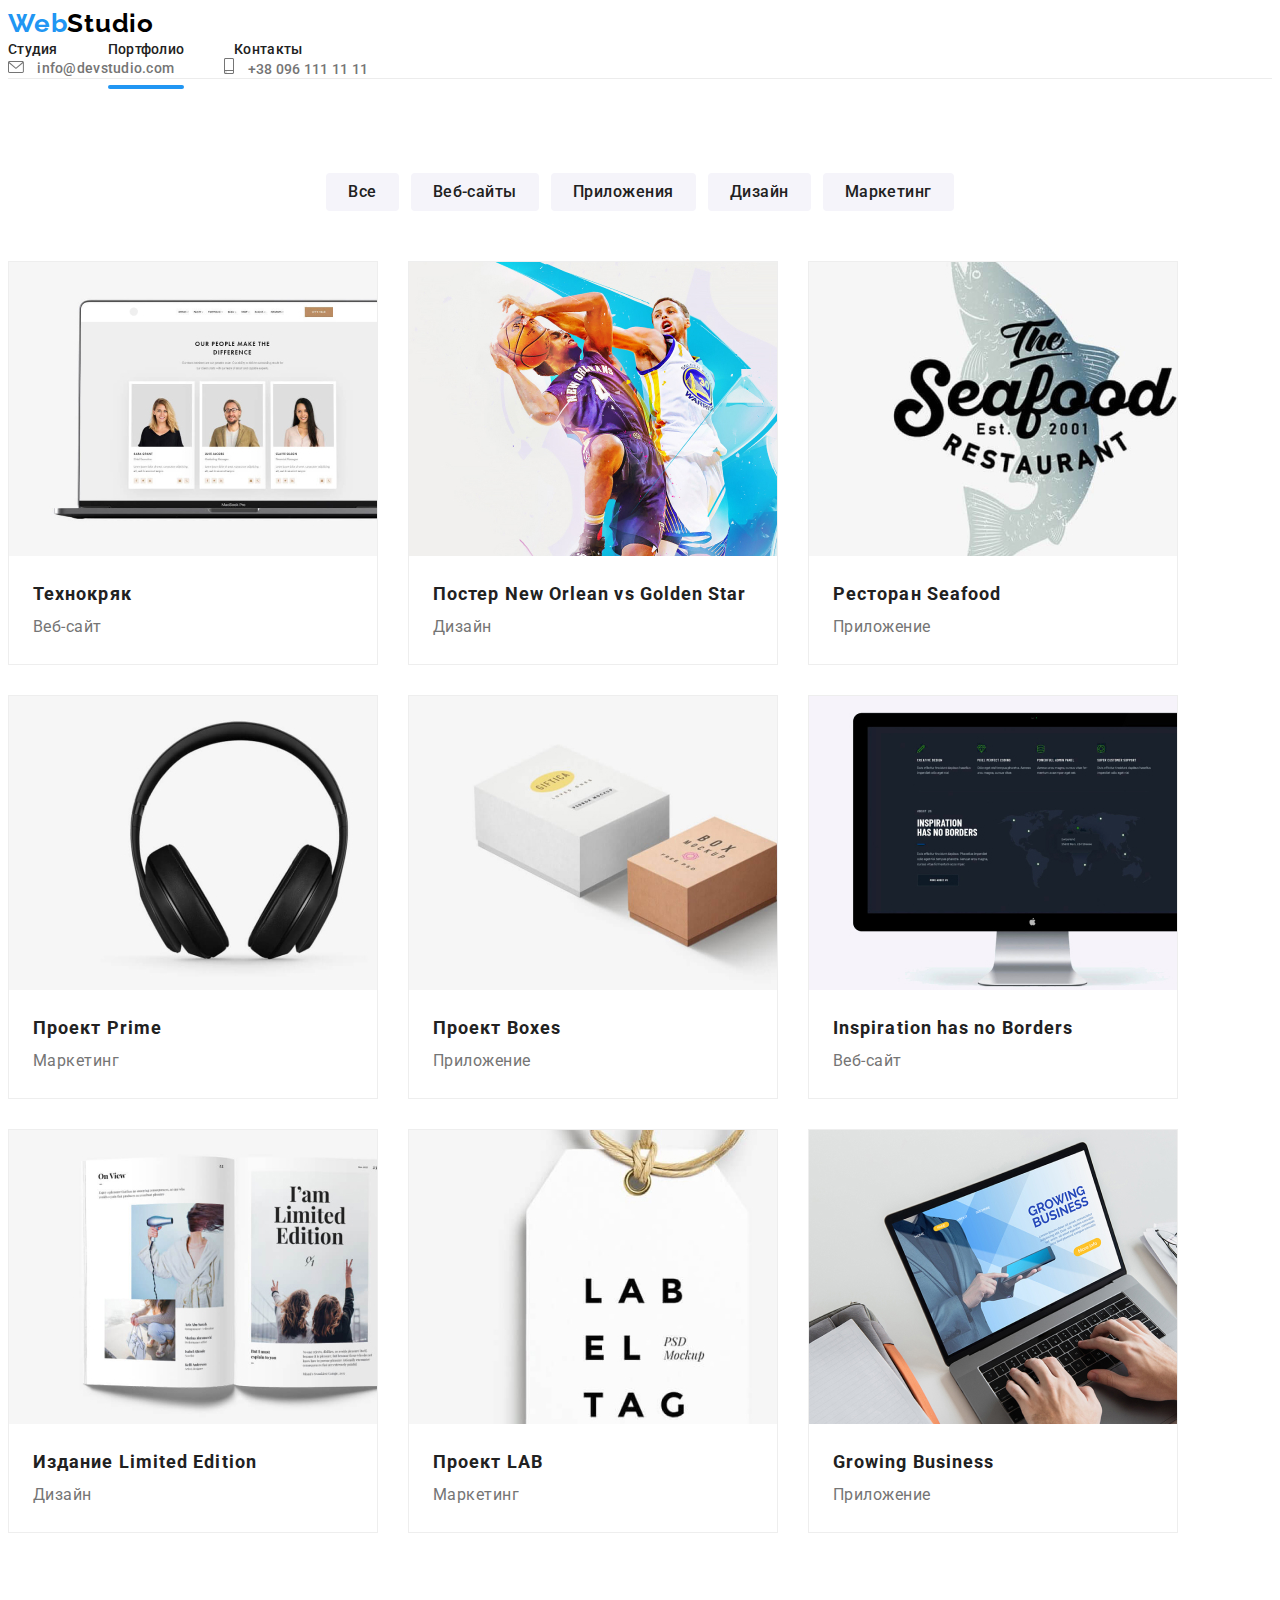
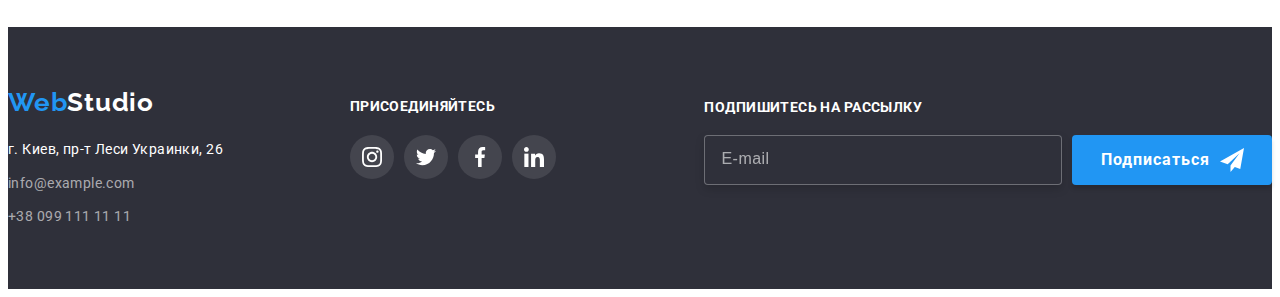
==== commit 358003c9: "work#8" ====
--- a/portfolio.html
+++ b/portfolio.html
@@ -21,7 +21,7 @@
     <link rel="stylesheet" href="./css/main.min.css" />
   </head>
   <body>
-    <header class="header container header__container">
+    <header class="header container">
       <div class="header__container">
         <a class="header__logo-webstudio" href="./index.html">
           <span class="colortext-logo">Web</span>Studio</a
@@ -88,14 +88,14 @@
           <div class="mobile-menu__div">
             <ul class="mobile-menu__lists">
               <li class="mobile-menu__lists--list">
+                <a class="mobile-menu__lists--link" href="./index.html"
+                  >Студия</a
+                >
+              </li>
+              <li class="mobile-menu__lists--list">
                 <a
                   class="mobile-menu__lists--link mobile-menu__link-color"
-                  href="./index.html"
-                  >Студия</a
-                >
-              </li>
-              <li class="mobile-menu__lists--list">
-                <a class="mobile-menu__lists--link" href="./portfolio.html"
+                  href="./portfolio.html"
                   >Портфолио</a
                 >
               </li>
--- a/css/main.min.css
+++ b/css/main.min.css
@@ -1,2 +1,2 @@
-:root{--secondary-text-color: #ffffff;--primary-text-color: #afb1b8;--accent-color: #2196f3}body{font-family:"Roboto", sans-serif}h1,h2,h3,h4,h5,h6,p{margin-top:0;margin-bottom:0}ul,ol{margin-top:0;margin-bottom:0;padding-left:0}img{display:block}.footer__links--name-links{font-style:normal;font-weight:bold;font-size:14px;line-height:1.14;letter-spacing:0.03em;text-transform:uppercase;color:var(--secondary-text-color)}.footer__links{display:flex;flex-direction:column;align-items:flex-start;flex-wrap:wrap;margin-left:70px;padding-top:12px}.footer__div-container{display:flex;justify-content:space-between}.social-list-link-footer{display:flex;align-items:center;justify-content:center;width:44px;height:44px;background:#2f303a;background:rgba(255,255,255,0.1);border-radius:50%;transition:background 250ms cubic-bezier(0.4, 0, 0.2, 1)}.social-list-link-footer:focus,.social-list-link-footer:hover{background:var(--accent-color)}.social-list-icon-footer{fill:var(--secondary-text-color)}.footer-label-span{font-family:"Roboto", sans-serif;font-size:14px;font-weight:700;line-height:1.14286;letter-spacing:0.03em;text-transform:uppercase;color:var(--secondary-text-color);display:block}.footer-input-maill{border:1px solid rgba(255,255,255,0.3);box-sizing:border-box;filter:drop-shadow(0px 4px 4px rgba(0,0,0,0.15));border-radius:4px;background:#2f303a;height:50px;width:358px;margin-top:20px;padding-left:16px;color:var(--secondary-text-color)}.footer-input-maill::placeholder{font-size:16px;line-height:20px;display:flex;align-items:center;letter-spacing:0.03em;color:rgba(255,255,255,0.6)}.footer__div-container--footer-form-wraper{display:flex;padding-top:12px;margin-left:92px}.footer-button-subscriber{display:flex;align-items:center;height:50px;padding:10px 10px 10px 29px;background-color:var(--accent-color);box-shadow:0px 4px 4px rgba(0,0,0,0.15);border-radius:4px;margin-left:10px;margin-top:36px;border:none;transition:background 250ms cubic-bezier(0.4, 0, 0.2, 1)}.footer-button-subscriber:focus,.footer-button-subscriber:hover{background:#188ce8}.footer-vector-subscriber{margin-left:10px;margin-right:18px}.footer-button{font-family:"Roboto", sans-serif;font-size:16px;font-weight:700;line-height:1.875;letter-spacing:0.06em;color:var(--secondary-text-color)}.div-footer-button{margin-left:12px;margin-top:48px}.gps{font-style:normal;font-weight:normal;font-size:14px;line-height:1.71;letter-spacing:0.03em;color:var(--secondary-text-color);padding-bottom:10px}.footer{background:#2f303a;padding-top:60px;padding-bottom:60px}.footer__logo{font-family:"Raleway", sans-serif;font-style:normal;font-weight:bold;font-size:26px;line-height:1.18;letter-spacing:0.03em;color:var(--secondary-text-color);text-decoration:none;padding-top:0px;padding-bottom:0px}.footer-nav{display:flex;flex-direction:column;margin-top:20px}.foot-mail{font-style:normal;font-weight:normal;font-size:14px;line-height:1.71;letter-spacing:0.03em;text-decoration:none;color:#ffffff99;transition:color 250ms cubic-bezier(0.4, 0, 0.2, 1)}.foot-mail:hover,.foot-mail:focus{color:var(--accent-color)}.foot-tel{font-style:normal;font-weight:normal;font-size:14px;line-height:1.71;letter-spacing:0.03em;text-decoration:none;color:#ffffff99;transition:color 250ms cubic-bezier(0.4, 0, 0.2, 1)}.foot-tel:hover,.foot-tel:focus{color:var(--accent-color)}.contacts{font-style:normal;font-size:14px;font-weight:500;line-height:1.14286;letter-spacing:0.02em;color:#757575;list-style:none;text-decoration:none;transition:color 250ms cubic-bezier(0.4, 0, 0.2, 1)}.contacts-foot-mail{padding-bottom:10px}.header{border-bottom:1px solid #ececec}.icon-header-tell{width:10px;height:16px;margin-right:10px;transition:fill 250ms cubic-bezier(0.4, 0, 0.2, 1)}.nav-header-link:focus .icon-header-tell,.nav-header-link:hover .icon-header-tell{fill:var(--accent-color)}.icon-header-maill{width:16px;height:12px;margin-right:10px;transition:fill 250ms cubic-bezier(0.4, 0, 0.2, 1)}.nav-header-link:focus .icon-header-maill,.nav-header-link:hover .icon-header-maill{fill:var(--accent-color)}.nav-header__lists{display:flex;align-items:center}.header__nav-contacts{display:flex;align-items:center}.icon-header{width:10px;height:16px}.header__contacts{display:flex;margin-left:auto}.header__logo-webstudio{font-family:"Raleway", sans-serif;font-style:normal;font-weight:bold;font-size:26px;line-height:1.19;letter-spacing:0.03em;color:#000000;text-decoration:none;margin-right:92px}.colortext-logo{color:var(--accent-color)}.nav-header-link{fill:#757575}.nav-header__list{list-style:none}.nav-header__list:not(:last-child){margin-right:50px}.nav-header__list :hover,.nav-header__list :focus{color:var(--accent-color)}.header__nav-contacts{list-style:none}.nav-header__list-link{position:relative;font-style:normal;font-size:14px;font-weight:500;line-height:1.14286;letter-spacing:0.02em;color:#212121;text-decoration:none;transition:color 250ms cubic-bezier(0.4, 0, 0.2, 1)}.nav-header-line::after{content:"";position:absolute;left:0;bottom:-32px;width:100%;height:4px;background:var(--accent-color);border-radius:2px}.hours-working{padding-bottom:94px}.hours-working-gallery{display:flex}.hours-working-foto:not(:last-child){margin-right:30px}.box-hours-working-foto{position:relative}.description-jobs{width:100%;height:70px;position:absolute;bottom:0;left:0;color:var(--secondary-text-color);background-color:rgba(47,48,58,0.8);font-size:14px;font-weight:700;line-height:1.14286;letter-spacing:0.03em;text-align:center;padding:26px 82px;text-transform:uppercase}.hours-working-title,.our-team-peculiarities{font-style:normal;font-weight:bold;font-size:36px;line-height:1.16;text-align:center;letter-spacing:0.03em;color:#212121}.hours-working-gallery{list-style:none;margin-top:50px}.our-team-list{margin-top:50px;display:flex;list-style:none}.foto-description{padding-top:30px;padding-bottom:30px}.worker-name{font-style:normal;font-size:16px;font-weight:500;line-height:1.1875;text-align:center;letter-spacing:0.03em;color:#212121;margin-bottom:5px}.social-list{display:flex;list-style:none;justify-content:center;margin-top:20px}.social-list-link{display:flex;align-items:center;justify-content:center;width:44px;height:44px;background:var(--secondary-text-color);border-radius:50%;transition:background 250ms cubic-bezier(0.4, 0, 0.2, 1)}.social-list-link:focus,.social-list-link:hover{background:var(--accent-color)}.social-list-icon{fill:var(--primary-text-color);transition:fill 250ms cubic-bezier(0.4, 0, 0.2, 1)}.social-list-link-footer:focus .social-list-icon,.social-list-link-footer:hover .social-list-icon{fill:var(--secondary-text-color)}.social-list-link:focus .social-list-icon,.social-list-link:hover .social-list-icon{fill:var(--secondary-text-color)}.social-list-item:not(:last-child){margin-right:10px}.our-team{background:#f5f4fa;padding-bottom:94px;padding-top:94px}.team{width:270px;height:428px;left:515px;top:1635px;background:var(--secondary-text-color);box-shadow:0px 1px 3px rgba(0,0,0,0.12),0px 1px 1px rgba(0,0,0,0.14),0px 2px 1px rgba(0,0,0,0.2);border-radius:0px 0px 4px 4px}.team:not(:nth-child(4n)){margin-right:30px}.our-team-position{font-weight:normal;font-size:16px;line-height:1.18;text-align:center;letter-spacing:0.03em;color:#757575;margin-top:5px}.div-works{display:flex;flex-wrap:wrap;justify-content:space-between}.peculiarities{padding-top:94px;padding-bottom:94px}.list-work{width:270px;list-style:none}.div-grup{display:flex;align-items:center;justify-content:center;height:120px;width:270px;background:#f5f4fa;border-radius:4px;margin-bottom:30px}.peculiarities-grup{display:flex;width:70px;height:70px}.peculiarities-work{font-style:normal;font-weight:bold;font-size:14px;line-height:1.14;letter-spacing:0.03em;text-transform:uppercase;color:#212121}.work{margin-bottom:10px}.work-description{font-weight:normal;font-size:14px;line-height:1.71;letter-spacing:0.03em;color:#757575}.list-clients{cursor:pointer;list-style:none}.list-clients:not(:last-child){margin-right:30px}.link-clients{fill:var(--primary-text-color);display:block;height:92px;width:100%;border:1px solid #afb1b8;border-radius:4px;padding:16px 31px 16px 31px;transition:fill 250ms cubic-bezier(0.4, 0, 0.2, 1),border 250ms cubic-bezier(0.4, 0, 0.2, 1)}.link-clients:focus,.link-clients:hover{fill:var(--accent-color);border:1px solid #2196f3;border-radius:4px}.list-clients-list{height:92px;width:100%}.div-clients{display:flex}.section-clients{padding-top:94px;padding-bottom:94px}.clients-title{font-style:normal;font-weight:bold;font-size:36px;line-height:1.16;text-align:center;letter-spacing:0.03em;color:#212121;margin-bottom:50px}.hero-description{font-style:normal;font-size:44px;font-weight:900;line-height:1.36364;text-align:center;letter-spacing:0.06em;text-transform:uppercase;color:var(--secondary-text-color);padding-bottom:30px}.section-hero{background-image:linear-gradient(rgba(47,48,58,0.4), rgba(47,48,58,0.4)),url(../img/background.jpg);background-color:#2f303a66;background-position:center;background-size:cover}@media (min-device-pixel-ratio: 2), (min-resolution: 192dpi), (min-resolution: 2dppx){.section-hero{background-image:url("../img/Header img@2x.jpg")}}.div-hero{display:flex;text-align:center;align-items:center;flex-direction:column;justify-content:center;height:600px}.hero-block{width:1200px;padding-left:15px;padding-right:15px}.hero-button{background:var(--accent-color);box-shadow:0px 4px 4px rgba(0,0,0,0.15);border-radius:4px;cursor:pointer;border:0;padding:0 0 0 0}.hero-button:hover,.hero-button:focus{background:#188ce8;box-shadow:0px 4px 4px rgba(0,0,0,0.15);border-radius:4px}.button-name{font-style:normal;font-weight:bold;font-size:16px;line-height:1.87;display:flex;text-align:center;letter-spacing:0.06em;color:var(--secondary-text-color);padding-left:32px;padding-right:32px;padding-top:10px;padding-bottom:10px;border-radius:4px;transition:background 250ms cubic-bezier(0.4, 0, 0.2, 1)}.all-button{display:flex;justify-content:center;margin-bottom:50px}.main-hero-work-portfolio{padding-top:94px;padding-bottom:94px}.backdrop{position:fixed;top:0;left:0;width:100vw;height:100vh;background-color:rgba(0,0,0,0.2);transition:opacity 250ms cubic-bezier(0.4, 0, 0.2, 1),visibility 250ms cubic-bezier(0.4, 0, 0.2, 1)}.backdrop.is-hidden{opacity:0;visibility:hidden;pointer-events:none}.modal{position:absolute;top:50%;left:50%;transform:translate(-50%, -50%);width:528px;height:580px;background-color:var(--secondary-text-color);box-shadow:0px 1px 3px rgba(0,0,0,0.12),0px 1px 1px rgba(0,0,0,0.14),0px 2px 1px rgba(0,0,0,0.2);border-radius:4px;padding:40px}.modal-close-btn{position:absolute;top:8px;right:8px;display:flex;justify-content:center;align-items:center;width:30px;height:30px;background-color:transparent;border-radius:50%;border:1px solid rgba(0,0,0,0.1);box-sizing:border-box;cursor:pointer}.modal-close-btn:focus .modal-close-icon,.modal-close-btn:hover .modal-close-icon{fill:var(--accent-color)}.contacts-form-description{font-family:"Roboto", sans-serif;font-size:20px;font-weight:700;line-height:1.15;text-align:center;letter-spacing:0.03em;color:#212121;margin-bottom:12px}.contact-form-input{width:100%;height:40px;border:1px solid rgba(33,33,33,0.2);box-sizing:border-box;border-radius:4px;padding-left:42px;transition:border-color 250ms cubic-bezier(0.4, 0, 0.2, 1)}.contact-form-input:focus{outline:none;border-color:var(--accent-color)}.contact-form-field{display:block;margin-top:10px}.contact-form-name{font-family:"Roboto", sans-serif;font-size:12px;font-weight:400;line-height:1.16667;letter-spacing:0.01em;color:#757575;display:block;margin-bottom:4px}.contact-form-comment{border:1px solid rgba(33,33,33,0.2);box-sizing:border-box;border-radius:4px;padding:12px 16px;resize:none;transition:border-color 250ms cubic-bezier(0.4, 0, 0.2, 1);width:100%;height:120px;margin-bottom:20px}.contact-form-comment:focus{outline:none;border-color:var(--accent-color)}.contact-form-comment::placeholder{font-family:"Roboto", sans-serif;font-size:14px;font-weight:400;line-height:1.14286;letter-spacing:0.01em;color:rgba(117,117,117,0.5)}.contact-form-span{position:relative;margin-top:4px}.contact-form-icon{position:absolute;top:50%;left:12px;transform:translateY(-50%);display:block;padding:2px;transition:fill 250ms cubic-bezier(0.4, 0, 0.2, 1)}.contact-form-input:focus+.contact-form-icon{fill:var(--accent-color)}.contact-form-checkbox-label{display:flex;align-items:center;justify-content:center;font-size:14px;font-weight:400;line-height:1.71429;letter-spacing:0.03em;color:#757575}.contact-form-checkbox:checked+.contact-form-checkbox-label::before{border:none;background-image:url("../img/icon-check.jpg")}.contact-form-checkbox-label::before{display:inline-block;width:16px;height:16px;border:solid 2px #212121;border-radius:2px;cursor:pointer;content:"";margin-right:8px}.contact-form-checkbox-link{color:var(--accent-color)}.contact-form-checkbox-wrapper{position:relative}.contact-form-checkbox{position:absolute;z-index:-1;opacity:0;user-select:none}.contact-form-submit-btn{font-family:"Roboto", sans-serif;font-size:16px;font-weight:700;line-height:1.875;display:flex;margin:0 auto;margin-top:30px;background:var(--accent-color);color:var(--secondary-text-color);box-shadow:0px 4px 4px rgba(0,0,0,0.15);border-radius:4px;padding:10px 56px;border:none;align-items:center;text-align:center;letter-spacing:0.06em;transition:background 250ms cubic-bezier(0.4, 0, 0.2, 1)}.contact-form-submit-btn:focus,.contact-form-submit-btn:hover{background:#188ce8;box-shadow:0px 4px 4px rgba(0,0,0,0.15);border-radius:4px}.list-button{list-style:none}.foto-description-portfolio{display:flex;flex-direction:column;padding:20px 24px 20px 24px}.button-portfolio{font-family:"Roboto", sans-serif;font-style:normal;font-size:16px;font-weight:500;line-height:1.625;text-align:center;letter-spacing:0.03em;color:#212121;padding:6px 22px 6px 22px;background:#f5f4fa;border-radius:4px;cursor:pointer;border:0;transition:background 250ms cubic-bezier(0.4, 0, 0.2, 1),color 250ms cubic-bezier(0.4, 0, 0.2, 1)}.button-portfolio:not(:last-child){margin-right:8px}.button-portfolio:focus,.button-portfolio:hover{background:var(--accent-color);box-shadow:0px 3px 1px rgba(0,0,0,0.1),0px 1px 2px rgba(0,0,0,0.08),0px 2px 2px rgba(0,0,0,0.12);border-radius:4px;color:var(--secondary-text-color)}.list-hero{list-style:none;display:flex;flex-wrap:wrap}.foto-portfolio{width:370px;height:404px;background:var(--secondary-text-color);border:1px solid #eeeeee;box-sizing:border-box;cursor:pointer}.foto-portfolio:not(:nth-child(3n)){margin-right:30px}.foto-portfolio:nth-last-child(n+4){margin-bottom:30px}.links-foto-portfolio{display:block;text-decoration:none}.links-foto-portfolio:focus,.links-foto-portfolio:hover{box-shadow:0px 1px 1px rgba(0,0,0,0.12),0px 4px 4px rgba(0,0,0,0.06),1px 4px 6px rgba(0,0,0,0.16)}.box-portolio{position:relative;overflow:hidden}.description-foto-portfolio{position:absolute;background:rgba(33,150,243,0.902);left:0;top:0;text-align:center;padding:63px 24px;width:100%;height:100%;font-size:18px;font-weight:400;line-height:1.55556;letter-spacing:0.03em;color:var(--secondary-text-color);transform:translateY(100%);transition:transform 250ms cubic-bezier(0.4, 0, 0.2, 1)}.links-foto-portfolio:focus .description-foto-portfolio,.links-foto-portfolio:hover .description-foto-portfolio{text-align:start;transform:translateY(0%)}.name-project{font-style:normal;font-weight:bold;font-size:18px;line-height:2;letter-spacing:0.06em;color:#212121}.description-project{font-weight:normal;font-size:16px;line-height:1.87;letter-spacing:0.03em;color:#757575}@media screen and (max-width: 767px){body{width:480px;margin:0 auto}.header__container{width:450px;margin-left:auto;margin-right:auto}.nav-header{display:none}.header__contacts{display:none}.hours-working{display:none}.header{width:480px;margin-left:auto;margin-right:auto}.header{position:relative;background-color:#ffffff}.header__container{display:flex;justify-content:space-between;align-items:center;flex-wrap:wrap;padding-right:15px;padding-left:15px}.header__logo-webstudio{padding-top:26px;padding-bottom:26px}.header__logo-webstudio{font-family:"Raleway", sans-serif;font-style:normal;font-weight:bold;font-size:26px;line-height:1.19;letter-spacing:0.03em;color:#000000;text-decoration:none;margin-right:0}.colortext-logo{color:var(--accent-color)}.section-container{padding:60px 15px}.mobile-container{width:480px;margin-left:auto;margin-right:auto}.mobile-menu__lists--list{font-size:40px;font-weight:500;line-height:1.175;letter-spacing:0.02em;list-style:none}.mobile-menu__lists--list:not(:last-child){margin-bottom:32px}.mobile-menu__lists--list:last-child{margin-bottom:302px}.mobile-menu__lists--link{color:#212121;text-decoration:none}.mobile-menu__link-color{color:#2196f3}.mobile-menu-tell{font-size:34px;font-weight:500;line-height:1.17647;letter-spacing:0.02em;color:#2196f3}.mobile-menu-tell-list{margin-bottom:32px}.mobile-menu-maill-list{margin-bottom:32px}.mobile-menu-maill{font-size:24px;font-weight:500;line-height:1.16667;letter-spacing:0.02em;color:#757575}.mobile-menu__contacts-link{font-family:"Roboto", sans-serif;font-style:normal;text-decoration:none}.mobile-menu__contacts-list{list-style:none}.social-media-link{font-style:normal;font-size:18px;font-weight:500;line-height:1.22222;letter-spacing:0.02em;color:#2196f3;text-decoration:none}.social-media-list{list-style:none}.social-media-lists{display:flex}.mobile-menu__lists{padding-right:212px}.social-media-list:not(:first-child){padding-left:10px}.social-media-list:not(:last-child){padding-right:10px;border-right:1px solid rgba(33,33,33,0.2)}.social-media-list:last-child{margin-right:40px}.mobile-menu__close-btn:focus .mobile-menu__close-icon,.mobile-menu-btn:focus .mobile-menu-btn__icon{fill:#2196f3}.mobile-menu__close-icon,.mobile-menu-btn__icon{transition:fill 250ms cubic-bezier(0.4, 0, 0.2, 1)}.mobile-menu-btn{background-color:transparent;border:none;padding:0;line-height:0}.mobile-menu-btn__icon{fill:#212121}.mobile-menu{position:absolute;top:0;left:0;width:100%;height:100vh;overflow:auto;background:#ffffff;box-shadow:0px 4px 8px rgba(0,0,0,0.04),0px 2px 4px rgba(0,0,0,0.08),0px 1px 3px rgba(0,0,0,0.16);opacity:0;visibility:hidden;pointer-events:none;transition:opacity 250ms cubic-bezier(0.4, 0, 0.2, 1),visibility 250ms cubic-bezier(0.4, 0, 0.2, 1)}.mobile-menu.is-open{opacity:1;visibility:visible;pointer-events:auto}.mobile-menu__close-btn{position:absolute;top:20px;right:15px;background-color:transparent;border:none;padding:0;line-height:0}.mobile-menu__container{position:relative;padding-top:48px;padding-bottom:48px;padding-left:40px;padding-right:80px}.hero-block{width:480px;height:400px;padding:118px 60px;display:flex;justify-content:normal}.section-hero{width:480px;height:400px;margin:0 auto}.hero-description{font-family:"Roboto", sans-serif;font-style:normal;font-size:26px;font-weight:900;line-height:1.61538;text-align:center;letter-spacing:0.06em;text-transform:uppercase;color:#ffffff}.hero-button{margin-bottom:118px}.peculiarities{padding-top:60px;padding-bottom:60px}.container{width:480px;margin:0 auto}.div-works{display:flex;flex-wrap:wrap;justify-content:center}.div-grup{width:450px}.list-work{width:450px}.peculiarities-work{display:flex;justify-content:center}.our-team-list{display:flex;flex-direction:column;align-items:center;margin-top:0}.team{width:450px;height:622px}.team:not(:last-child){margin-bottom:30px}.team:last-child{margin-bottom:60px}.team:not(:nth-child(4n)){margin-right:0}.our-team-peculiarities{margin-bottom:30px}.foto-mobil{width:450px;height:460px}.section-clients{padding-top:60px;padding-bottom:60px}.div-clients{display:flex;flex-wrap:wrap;justify-content:space-between}.clients-title{margin-bottom:30px}.list-clients:not(:last-child){margin-right:0}.link-clients{display:flex;align-items:center;padding:0}.list-clients{width:210px;height:92px;margin-bottom:30px;padding:0}.list-clients-last{margin-bottom:60px}.link-clients-icon{margin:0 auto}.footer__div-container{display:flex;flex-direction:column;align-items:center}.footer-div{display:flex;flex-direction:column;align-items:center}.footer-nav{display:flex;flex-direction:column;margin-top:20px;align-items:center}.footer__links{align-items:center;margin-left:0}.footer__div-container--footer-form-wraper{margin-left:0;flex-direction:column;align-items:center}.footer-label-span{display:flex;justify-content:center}.footer-input-maill{width:450px;margin-left:15px;margin-right:15px}.footer__container{display:flex;justify-content:center;align-items:center;flex-wrap:wrap;padding-right:15px;padding-left:15px;width:480px;margin-left:auto;margin-right:auto}.modal{width:450px;height:608px;padding:40px}.backdrop{width:480px;height:100%}.footer-button-subscriber{margin-left:0}.contact-form-checkbox-label{font-size:12px;font-weight:400;line-height:1.16667}.contact-form-checkbox-label::before{margin-right:7px}.main-hero-work-portfolio{width:480px;padding-left:15px;padding-right:15px;padding-top:60px;padding-bottom:60px}.all-button{margin-bottom:40px}.foto-portfolio{width:450px}.foto-portfolio:not(:nth-child(3n)){margin-right:0}.list-hero{flex-direction:column;flex-wrap:nowrap}}@media screen and (min-width: 768px){.header__container{width:768px}.mobile-menu-btn{display:none}.mobile-menu{display:none}}
+:root{--secondary-text-color: #ffffff;--primary-text-color: #afb1b8;--accent-color: #2196f3}body{font-family:"Roboto", sans-serif}h1,h2,h3,h4,h5,h6,p{margin-top:0;margin-bottom:0}ul,ol{margin-top:0;margin-bottom:0;padding-left:0}img{display:block}.footer__links--name-links{font-style:normal;font-weight:bold;font-size:14px;line-height:1.14;letter-spacing:0.03em;text-transform:uppercase;color:var(--secondary-text-color)}.footer__links{display:flex;flex-direction:column;align-items:flex-start;flex-wrap:wrap;margin-left:70px;padding-top:12px}.footer__div-container{display:flex;justify-content:space-between}.social-list-link-footer{display:flex;align-items:center;justify-content:center;width:44px;height:44px;background:#2f303a;background:rgba(255,255,255,0.1);border-radius:50%;transition:background 250ms cubic-bezier(0.4, 0, 0.2, 1)}.social-list-link-footer:focus,.social-list-link-footer:hover{background:var(--accent-color)}.social-list-icon-footer{fill:var(--secondary-text-color)}.footer-label-span{font-family:"Roboto", sans-serif;font-size:14px;font-weight:700;line-height:1.14286;letter-spacing:0.03em;text-transform:uppercase;color:var(--secondary-text-color);display:block}.footer-input-maill{border:1px solid rgba(255,255,255,0.3);box-sizing:border-box;filter:drop-shadow(0px 4px 4px rgba(0,0,0,0.15));border-radius:4px;background:#2f303a;height:50px;width:358px;margin-top:20px;padding-left:16px;color:var(--secondary-text-color)}.footer-input-maill::placeholder{font-size:16px;line-height:20px;display:flex;align-items:center;letter-spacing:0.03em;color:rgba(255,255,255,0.6)}.footer__div-container--footer-form-wraper{display:flex;padding-top:12px;margin-left:92px}.footer-button-subscriber{display:flex;align-items:center;height:50px;padding:10px 10px 10px 29px;background-color:var(--accent-color);box-shadow:0px 4px 4px rgba(0,0,0,0.15);border-radius:4px;margin-left:10px;margin-top:36px;border:none;transition:background 250ms cubic-bezier(0.4, 0, 0.2, 1)}.footer-button-subscriber:focus,.footer-button-subscriber:hover{background:#188ce8}.footer-vector-subscriber{margin-left:10px;margin-right:18px}.footer-button{font-family:"Roboto", sans-serif;font-size:16px;font-weight:700;line-height:1.875;letter-spacing:0.06em;color:var(--secondary-text-color)}.div-footer-button{margin-left:12px;margin-top:48px}.gps{font-style:normal;font-weight:normal;font-size:14px;line-height:1.71;letter-spacing:0.03em;color:var(--secondary-text-color);padding-bottom:10px}.footer{background:#2f303a;padding-top:60px;padding-bottom:60px}.footer__logo{font-family:"Raleway", sans-serif;font-style:normal;font-weight:bold;font-size:26px;line-height:1.18;letter-spacing:0.03em;color:var(--secondary-text-color);text-decoration:none;padding-top:0px;padding-bottom:0px}.footer-nav{display:flex;flex-direction:column;margin-top:20px}.foot-mail{font-style:normal;font-weight:normal;font-size:14px;line-height:1.71;letter-spacing:0.03em;text-decoration:none;color:#ffffff99;transition:color 250ms cubic-bezier(0.4, 0, 0.2, 1)}.foot-mail:hover,.foot-mail:focus{color:var(--accent-color)}.foot-tel{font-style:normal;font-weight:normal;font-size:14px;line-height:1.71;letter-spacing:0.03em;text-decoration:none;color:#ffffff99;transition:color 250ms cubic-bezier(0.4, 0, 0.2, 1)}.foot-tel:hover,.foot-tel:focus{color:var(--accent-color)}.contacts{font-style:normal;font-size:14px;font-weight:500;line-height:1.14286;letter-spacing:0.02em;color:#757575;list-style:none;text-decoration:none;transition:color 250ms cubic-bezier(0.4, 0, 0.2, 1)}.contacts-foot-mail{padding-bottom:10px}.header{border-bottom:1px solid #ececec}.icon-header-tell{width:10px;height:16px;margin-right:10px;transition:fill 250ms cubic-bezier(0.4, 0, 0.2, 1)}.nav-header-link:focus .icon-header-tell,.nav-header-link:hover .icon-header-tell{fill:var(--accent-color)}.icon-header-maill{width:16px;height:12px;margin-right:10px;transition:fill 250ms cubic-bezier(0.4, 0, 0.2, 1)}.nav-header-link:focus .icon-header-maill,.nav-header-link:hover .icon-header-maill{fill:var(--accent-color)}.nav-header__lists{display:flex;align-items:center}.header__nav-contacts{display:flex;align-items:center}.icon-header{width:10px;height:16px}.header__contacts{display:flex;margin-left:auto}.header__logo-webstudio{font-family:"Raleway", sans-serif;font-style:normal;font-weight:bold;font-size:26px;line-height:1.19;letter-spacing:0.03em;color:#000000;text-decoration:none;margin-right:92px}.colortext-logo{color:var(--accent-color)}.nav-header-link{fill:#757575}.nav-header__list{list-style:none}.nav-header__list:not(:last-child){margin-right:50px}.nav-header__list :hover,.nav-header__list :focus{color:var(--accent-color)}.header__nav-contacts{list-style:none}.nav-header__list-link{position:relative;font-style:normal;font-size:14px;font-weight:500;line-height:1.14286;letter-spacing:0.02em;color:#212121;text-decoration:none;transition:color 250ms cubic-bezier(0.4, 0, 0.2, 1)}.nav-header-line::after{content:"";position:absolute;left:0;bottom:-32px;width:100%;height:4px;background:var(--accent-color);border-radius:2px}.hours-working{padding-bottom:94px}.hours-working-gallery{display:flex}.hours-working-foto:not(:last-child){margin-right:30px}.box-hours-working-foto{position:relative}.description-jobs{width:100%;height:70px;position:absolute;bottom:0;left:0;color:var(--secondary-text-color);background-color:rgba(47,48,58,0.8);font-size:14px;font-weight:700;line-height:1.14286;letter-spacing:0.03em;text-align:center;padding:26px 82px;text-transform:uppercase}.hours-working-title,.our-team-peculiarities{font-style:normal;font-weight:bold;font-size:36px;line-height:1.16;text-align:center;letter-spacing:0.03em;color:#212121}.hours-working-gallery{list-style:none;margin-top:50px}.our-team-list{margin-top:50px;display:flex;list-style:none}.foto-description{padding-top:30px;padding-bottom:30px}.worker-name{font-style:normal;font-size:16px;font-weight:500;line-height:1.1875;text-align:center;letter-spacing:0.03em;color:#212121;margin-bottom:5px}.social-list{display:flex;list-style:none;justify-content:center;margin-top:20px}.social-list-link{display:flex;align-items:center;justify-content:center;width:44px;height:44px;background:var(--secondary-text-color);border-radius:50%;transition:background 250ms cubic-bezier(0.4, 0, 0.2, 1)}.social-list-link:focus,.social-list-link:hover{background:var(--accent-color)}.social-list-icon{fill:var(--primary-text-color);transition:fill 250ms cubic-bezier(0.4, 0, 0.2, 1)}.social-list-link-footer:focus .social-list-icon,.social-list-link-footer:hover .social-list-icon{fill:var(--secondary-text-color)}.social-list-link:focus .social-list-icon,.social-list-link:hover .social-list-icon{fill:var(--secondary-text-color)}.social-list-item:not(:last-child){margin-right:10px}.our-team{background:#f5f4fa;padding-bottom:94px;padding-top:94px}.team{width:270px;height:428px;left:515px;top:1635px;background:var(--secondary-text-color);box-shadow:0px 1px 3px rgba(0,0,0,0.12),0px 1px 1px rgba(0,0,0,0.14),0px 2px 1px rgba(0,0,0,0.2);border-radius:0px 0px 4px 4px}.team:not(:nth-child(4n)){margin-right:30px}.our-team-position{font-weight:normal;font-size:16px;line-height:1.18;text-align:center;letter-spacing:0.03em;color:#757575;margin-top:5px}.div-works{display:flex;flex-wrap:wrap;justify-content:space-between}.peculiarities{padding-top:94px;padding-bottom:94px}.list-work{width:270px;list-style:none}.div-grup{display:flex;align-items:center;justify-content:center;height:120px;width:270px;background:#f5f4fa;border-radius:4px;margin-bottom:30px}.peculiarities-grup{display:flex;width:70px;height:70px}.peculiarities-work{font-style:normal;font-weight:bold;font-size:14px;line-height:1.14;letter-spacing:0.03em;text-transform:uppercase;color:#212121}.work{margin-bottom:10px}.work-description{font-weight:normal;font-size:14px;line-height:1.71;letter-spacing:0.03em;color:#757575}.list-clients{cursor:pointer;list-style:none}.list-clients:not(:last-child){margin-right:30px}.link-clients{fill:var(--primary-text-color);display:block;height:92px;width:100%;border:1px solid #afb1b8;border-radius:4px;padding:16px 31px 16px 31px;transition:fill 250ms cubic-bezier(0.4, 0, 0.2, 1),border 250ms cubic-bezier(0.4, 0, 0.2, 1)}.link-clients:focus,.link-clients:hover{fill:var(--accent-color);border:1px solid #2196f3;border-radius:4px}.list-clients-list{height:92px;width:100%}.div-clients{display:flex}.section-clients{padding-top:94px;padding-bottom:94px}.clients-title{font-style:normal;font-weight:bold;font-size:36px;line-height:1.16;text-align:center;letter-spacing:0.03em;color:#212121;margin-bottom:50px}.hero-description{font-style:normal;font-size:44px;font-weight:900;line-height:1.36364;text-align:center;letter-spacing:0.06em;text-transform:uppercase;color:var(--secondary-text-color);padding-bottom:30px}.section-hero{background-image:linear-gradient(rgba(47,48,58,0.4), rgba(47,48,58,0.4)),url(../img/background.jpg);background-color:#2f303a66;background-position:center;background-size:cover}@media (min-device-pixel-ratio: 2), (min-resolution: 192dpi), (min-resolution: 2dppx){.section-hero{background-image:url("../img/Header img@2x.jpg")}}.div-hero{display:flex;text-align:center;align-items:center;flex-direction:column;justify-content:center;height:600px}.hero-block{width:1200px;padding-left:15px;padding-right:15px}.hero-button{background:var(--accent-color);box-shadow:0px 4px 4px rgba(0,0,0,0.15);border-radius:4px;cursor:pointer;border:0;padding:0 0 0 0}.hero-button:hover,.hero-button:focus{background:#188ce8;box-shadow:0px 4px 4px rgba(0,0,0,0.15);border-radius:4px}.button-name{font-style:normal;font-weight:bold;font-size:16px;line-height:1.87;display:flex;text-align:center;letter-spacing:0.06em;color:var(--secondary-text-color);padding-left:32px;padding-right:32px;padding-top:10px;padding-bottom:10px;border-radius:4px;transition:background 250ms cubic-bezier(0.4, 0, 0.2, 1)}.all-button{display:flex;justify-content:center;margin-bottom:50px}.main-hero-work-portfolio{padding-top:94px;padding-bottom:94px}.backdrop{position:fixed;top:0;left:0;width:100vw;height:100vh;background-color:rgba(0,0,0,0.2);transition:opacity 250ms cubic-bezier(0.4, 0, 0.2, 1),visibility 250ms cubic-bezier(0.4, 0, 0.2, 1)}.backdrop.is-hidden{opacity:0;visibility:hidden;pointer-events:none}.modal{position:absolute;top:50%;left:50%;transform:translate(-50%, -50%);width:528px;height:580px;background-color:var(--secondary-text-color);box-shadow:0px 1px 3px rgba(0,0,0,0.12),0px 1px 1px rgba(0,0,0,0.14),0px 2px 1px rgba(0,0,0,0.2);border-radius:4px;padding:40px}.modal-close-btn{position:absolute;top:8px;right:8px;display:flex;justify-content:center;align-items:center;width:30px;height:30px;background-color:transparent;border-radius:50%;border:1px solid rgba(0,0,0,0.1);box-sizing:border-box;cursor:pointer}.modal-close-btn:focus .modal-close-icon,.modal-close-btn:hover .modal-close-icon{fill:var(--accent-color)}.contacts-form-description{font-family:"Roboto", sans-serif;font-size:20px;font-weight:700;line-height:1.15;text-align:center;letter-spacing:0.03em;color:#212121;margin-bottom:12px}.contact-form-input{width:100%;height:40px;border:1px solid rgba(33,33,33,0.2);box-sizing:border-box;border-radius:4px;padding-left:42px;transition:border-color 250ms cubic-bezier(0.4, 0, 0.2, 1)}.contact-form-input:focus{outline:none;border-color:var(--accent-color)}.contact-form-field{display:block;margin-top:10px}.contact-form-name{font-family:"Roboto", sans-serif;font-size:12px;font-weight:400;line-height:1.16667;letter-spacing:0.01em;color:#757575;display:block;margin-bottom:4px}.contact-form-comment{border:1px solid rgba(33,33,33,0.2);box-sizing:border-box;border-radius:4px;padding:12px 16px;resize:none;transition:border-color 250ms cubic-bezier(0.4, 0, 0.2, 1);width:100%;height:120px;margin-bottom:20px}.contact-form-comment:focus{outline:none;border-color:var(--accent-color)}.contact-form-comment::placeholder{font-family:"Roboto", sans-serif;font-size:14px;font-weight:400;line-height:1.14286;letter-spacing:0.01em;color:rgba(117,117,117,0.5)}.contact-form-span{position:relative;margin-top:4px}.contact-form-icon{position:absolute;top:50%;left:12px;transform:translateY(-50%);display:block;padding:2px;transition:fill 250ms cubic-bezier(0.4, 0, 0.2, 1)}.contact-form-input:focus+.contact-form-icon{fill:var(--accent-color)}.contact-form-checkbox-label{display:flex;align-items:center;justify-content:center;font-size:14px;font-weight:400;line-height:1.71429;letter-spacing:0.03em;color:#757575}.contact-form-checkbox:checked+.contact-form-checkbox-label::before{border:none;background-image:url("../img/icon-check.jpg")}.contact-form-checkbox-label::before{display:inline-block;width:16px;height:16px;border:solid 2px #212121;border-radius:2px;cursor:pointer;content:"";margin-right:8px}.contact-form-checkbox-link{color:var(--accent-color)}.contact-form-checkbox-wrapper{position:relative}.contact-form-checkbox{position:absolute;z-index:-1;opacity:0;user-select:none}.contact-form-submit-btn{font-family:"Roboto", sans-serif;font-size:16px;font-weight:700;line-height:1.875;display:flex;margin:0 auto;margin-top:30px;background:var(--accent-color);color:var(--secondary-text-color);box-shadow:0px 4px 4px rgba(0,0,0,0.15);border-radius:4px;padding:10px 56px;border:none;align-items:center;text-align:center;letter-spacing:0.06em;transition:background 250ms cubic-bezier(0.4, 0, 0.2, 1)}.contact-form-submit-btn:focus,.contact-form-submit-btn:hover{background:#188ce8;box-shadow:0px 4px 4px rgba(0,0,0,0.15);border-radius:4px}.list-button{list-style:none}.foto-description-portfolio{display:flex;flex-direction:column;padding:20px 24px 20px 24px}.button-portfolio{font-family:"Roboto", sans-serif;font-style:normal;font-size:16px;font-weight:500;line-height:1.625;text-align:center;letter-spacing:0.03em;color:#212121;padding:6px 22px 6px 22px;background:#f5f4fa;border-radius:4px;cursor:pointer;border:0;transition:background 250ms cubic-bezier(0.4, 0, 0.2, 1),color 250ms cubic-bezier(0.4, 0, 0.2, 1)}.button-portfolio:not(:last-child){margin-right:8px}.button-portfolio:focus,.button-portfolio:hover{background:var(--accent-color);box-shadow:0px 3px 1px rgba(0,0,0,0.1),0px 1px 2px rgba(0,0,0,0.08),0px 2px 2px rgba(0,0,0,0.12);border-radius:4px;color:var(--secondary-text-color)}.list-hero{list-style:none;display:flex;flex-wrap:wrap}.foto-portfolio{width:370px;height:404px;background:var(--secondary-text-color);border:1px solid #eeeeee;box-sizing:border-box;cursor:pointer}.foto-portfolio:not(:nth-child(3n)){margin-right:30px}.foto-portfolio:nth-last-child(n+4){margin-bottom:30px}.links-foto-portfolio{display:block;text-decoration:none}.links-foto-portfolio:focus,.links-foto-portfolio:hover{box-shadow:0px 1px 1px rgba(0,0,0,0.12),0px 4px 4px rgba(0,0,0,0.06),1px 4px 6px rgba(0,0,0,0.16)}.box-portolio{position:relative;overflow:hidden}.description-foto-portfolio{position:absolute;background:rgba(33,150,243,0.902);left:0;top:0;text-align:center;padding:63px 24px;width:100%;height:100%;font-size:18px;font-weight:400;line-height:1.55556;letter-spacing:0.03em;color:var(--secondary-text-color);transform:translateY(100%);transition:transform 250ms cubic-bezier(0.4, 0, 0.2, 1)}.links-foto-portfolio:focus .description-foto-portfolio,.links-foto-portfolio:hover .description-foto-portfolio{text-align:start;transform:translateY(0%)}.name-project{font-style:normal;font-weight:bold;font-size:18px;line-height:2;letter-spacing:0.06em;color:#212121}.description-project{font-weight:normal;font-size:16px;line-height:1.87;letter-spacing:0.03em;color:#757575}@media screen and (max-width: 767px){body{width:480px;margin:0 auto}.header__container{width:450px;margin-left:auto;margin-right:auto}.nav-header{display:none}.header__contacts{display:none}.hours-working{display:none}.header{width:480px;margin-left:auto;margin-right:auto}.header{position:relative;background-color:#ffffff}.header__container{display:flex;justify-content:space-between;align-items:center;flex-wrap:wrap;padding-right:15px;padding-left:15px}.header__logo-webstudio{padding-top:26px;padding-bottom:26px}.header__logo-webstudio{font-family:"Raleway", sans-serif;font-style:normal;font-weight:bold;font-size:26px;line-height:1.19;letter-spacing:0.03em;color:#000000;text-decoration:none;margin-right:0}.colortext-logo{color:var(--accent-color)}.section-container{padding:60px 15px}.mobile-container{width:480px;margin-left:auto;margin-right:auto}.mobile-menu__lists--list{font-size:40px;font-weight:500;line-height:1.175;letter-spacing:0.02em;list-style:none}.mobile-menu__lists--list:not(:last-child){margin-bottom:32px}.mobile-menu__lists--list:last-child{margin-bottom:302px}.mobile-menu__lists--link{color:#212121;text-decoration:none}.mobile-menu__link-color{color:#2196f3}.mobile-menu-tell{font-size:34px;font-weight:500;line-height:1.17647;letter-spacing:0.02em;color:#2196f3}.mobile-menu-tell-list{margin-bottom:32px}.mobile-menu-maill-list{margin-bottom:32px}.mobile-menu-maill{font-size:24px;font-weight:500;line-height:1.16667;letter-spacing:0.02em;color:#757575}.mobile-menu__contacts-link{font-family:"Roboto", sans-serif;font-style:normal;text-decoration:none}.mobile-menu__contacts-list{list-style:none}.social-media-link{font-style:normal;font-size:18px;font-weight:500;line-height:1.22222;letter-spacing:0.02em;color:#2196f3;text-decoration:none}.social-media-list{list-style:none}.social-media-lists{display:flex}.mobile-menu__lists{padding-right:212px}.social-media-list:not(:first-child){padding-left:10px}.social-media-list:not(:last-child){padding-right:10px;border-right:1px solid rgba(33,33,33,0.2)}.social-media-list:last-child{margin-right:40px}.mobile-menu__close-btn:focus .mobile-menu__close-icon,.mobile-menu-btn:focus .mobile-menu-btn__icon{fill:#2196f3}.mobile-menu__close-icon,.mobile-menu-btn__icon{transition:fill 250ms cubic-bezier(0.4, 0, 0.2, 1)}.mobile-menu-btn{background-color:transparent;border:none;padding:0;line-height:0}.mobile-menu-btn__icon{fill:#212121}.mobile-menu{z-index:2;position:absolute;top:0;left:0;width:100%;height:100vh;overflow:auto;background:#ffffff;box-shadow:0px 4px 8px rgba(0,0,0,0.04),0px 2px 4px rgba(0,0,0,0.08),0px 1px 3px rgba(0,0,0,0.16);opacity:0;visibility:hidden;pointer-events:none;transition:opacity 250ms cubic-bezier(0.4, 0, 0.2, 1),visibility 250ms cubic-bezier(0.4, 0, 0.2, 1)}.mobile-menu.is-open{opacity:1;visibility:visible;pointer-events:auto}.mobile-menu__close-btn{position:absolute;top:20px;right:15px;background-color:transparent;border:none;padding:0;line-height:0}.mobile-menu__container{position:relative;padding-top:48px;padding-bottom:48px;padding-left:40px;padding-right:80px}.hero-block{width:480px;height:400px;padding:118px 60px;display:flex;justify-content:normal}.section-hero{width:480px;height:400px;margin:0 auto}.hero-description{font-family:"Roboto", sans-serif;font-style:normal;font-size:26px;font-weight:900;line-height:1.61538;text-align:center;letter-spacing:0.06em;text-transform:uppercase;color:#ffffff}.hero-button{margin-bottom:118px}.peculiarities{padding-top:60px;padding-bottom:60px}.container{width:480px;margin:0 auto}.div-works{display:flex;flex-wrap:wrap;justify-content:center}.div-grup{width:450px}.list-work{width:450px}.peculiarities-work{display:flex;justify-content:center}.our-team-list{display:flex;flex-direction:column;align-items:center;margin-top:0}.team{width:450px;height:622px}.team:not(:last-child){margin-bottom:30px}.team:last-child{margin-bottom:60px}.team:not(:nth-child(4n)){margin-right:0}.our-team-peculiarities{margin-bottom:30px}.foto-mobil{width:450px;height:460px}.section-clients{padding-top:60px;padding-bottom:60px}.div-clients{display:flex;flex-wrap:wrap;justify-content:space-between;padding-left:15px;padding-right:15px}.clients-title{margin-bottom:30px}.list-clients:not(:last-child){margin-right:0}.list-clients:not(:nth-last-child(-n+2)){margin-bottom:30px}.link-clients{display:flex;align-items:center;padding:0}.list-clients{width:210px;height:92px;padding:0}.list-clients-last{margin-bottom:60px}.link-clients-icon{margin:0 auto}.footer__div-container{display:flex;flex-direction:column;align-items:center}.footer-div{display:flex;flex-direction:column;align-items:center}.footer-nav{display:flex;flex-direction:column;margin-top:20px;align-items:center}.footer__links{align-items:center;margin-left:0}.footer__div-container--footer-form-wraper{margin-left:0;flex-direction:column;align-items:center}.footer-label-span{display:flex;justify-content:center}.footer-input-maill{width:450px;margin-left:15px;margin-right:15px}.footer__container{display:flex;justify-content:center;align-items:center;flex-wrap:wrap;padding-right:15px;padding-left:15px;width:480px;margin-left:auto;margin-right:auto}.modal{width:450px;height:608px;padding:40px}.backdrop{width:480px;height:100%}.footer-button-subscriber{margin-left:0}.contact-form-checkbox-label{font-size:12px;font-weight:400;line-height:1.16667}.contact-form-checkbox-label::before{margin-right:7px}.main-hero-work-portfolio{width:480px;padding-left:15px;padding-right:15px;padding-top:60px;padding-bottom:60px}.all-button{margin-bottom:40px}.foto-portfolio{width:450px}.foto-portfolio:not(:nth-child(3n)){margin-right:0}.list-hero{flex-direction:column;flex-wrap:nowrap}}@media screen and (min-width: 768px) and (max-width: 1199px){.header__container{padding-left:15px;padding-right:15px;display:flex;align-items:center;height:80px;margin:0 auto}.mobile-menu-btn{display:none}.mobile-menu{display:none}.hours-working{display:none}.header__nav-contacts{flex-direction:column;align-items:normal}.header__contacts{margin-left:84px}.hero-block{width:768px;margin:0 auto}.section-hero{width:768px;height:400px;margin:0 auto}.div-hero{height:400px}.div-works{width:768px;padding-left:15px;padding-right:15px;margin:0 auto;justify-content:normal}.our-team{width:768px;margin:0 auto;padding:0 15px}.team{width:354px;height:536px;margin-bottom:30px}.our-team-list{flex-wrap:wrap}.team:not(:nth-child(4n)){margin-right:0}.foto-mobil{width:354px;height:374px}.team:nth-child(2n+1){margin-right:30px}.our-team-product-marketing{margin-bottom:60px}.our-team-designer{margin-bottom:60px}.our-team-peculiarities{padding-top:60px}.div-grup{width:354px}.list-work{width:354px}.list-work:nth-child(2n+1){margin-right:30px}.section-clients{width:768px;padding-left:15px;padding-right:15px;margin:0 auto}.div-clients{flex-wrap:wrap;justify-content:space-between}.link-clients{width:226px;padding:16px 60px}.list-clients:not(:last-child){margin-right:0}.list-clients:not(:nth-last-child(-n+3)){margin-bottom:30px}.footer__container{width:768px;padding-left:15px;padding-right:15px;margin:0 auto}.footer__div-container{display:flex;flex-wrap:wrap}.footer__logo{margin-left:115px}.footer-nav{align-items:center;margin-left:76px}.footer__links{align-items:center;margin-right:89px}.footer__div-container--footer-form-wraper{padding-top:60px;flex-direction:column;align-items:center;margin:0 auto}.footer-label-span{width:219px;margin:0 auto}.footer-input-maill{width:450px}}@media screen and (min-width: 768px){.header__container{width:768px}.mobile-menu-btn{display:none}.mobile-menu{display:none}}
 /*# sourceMappingURL=main.min.css.map */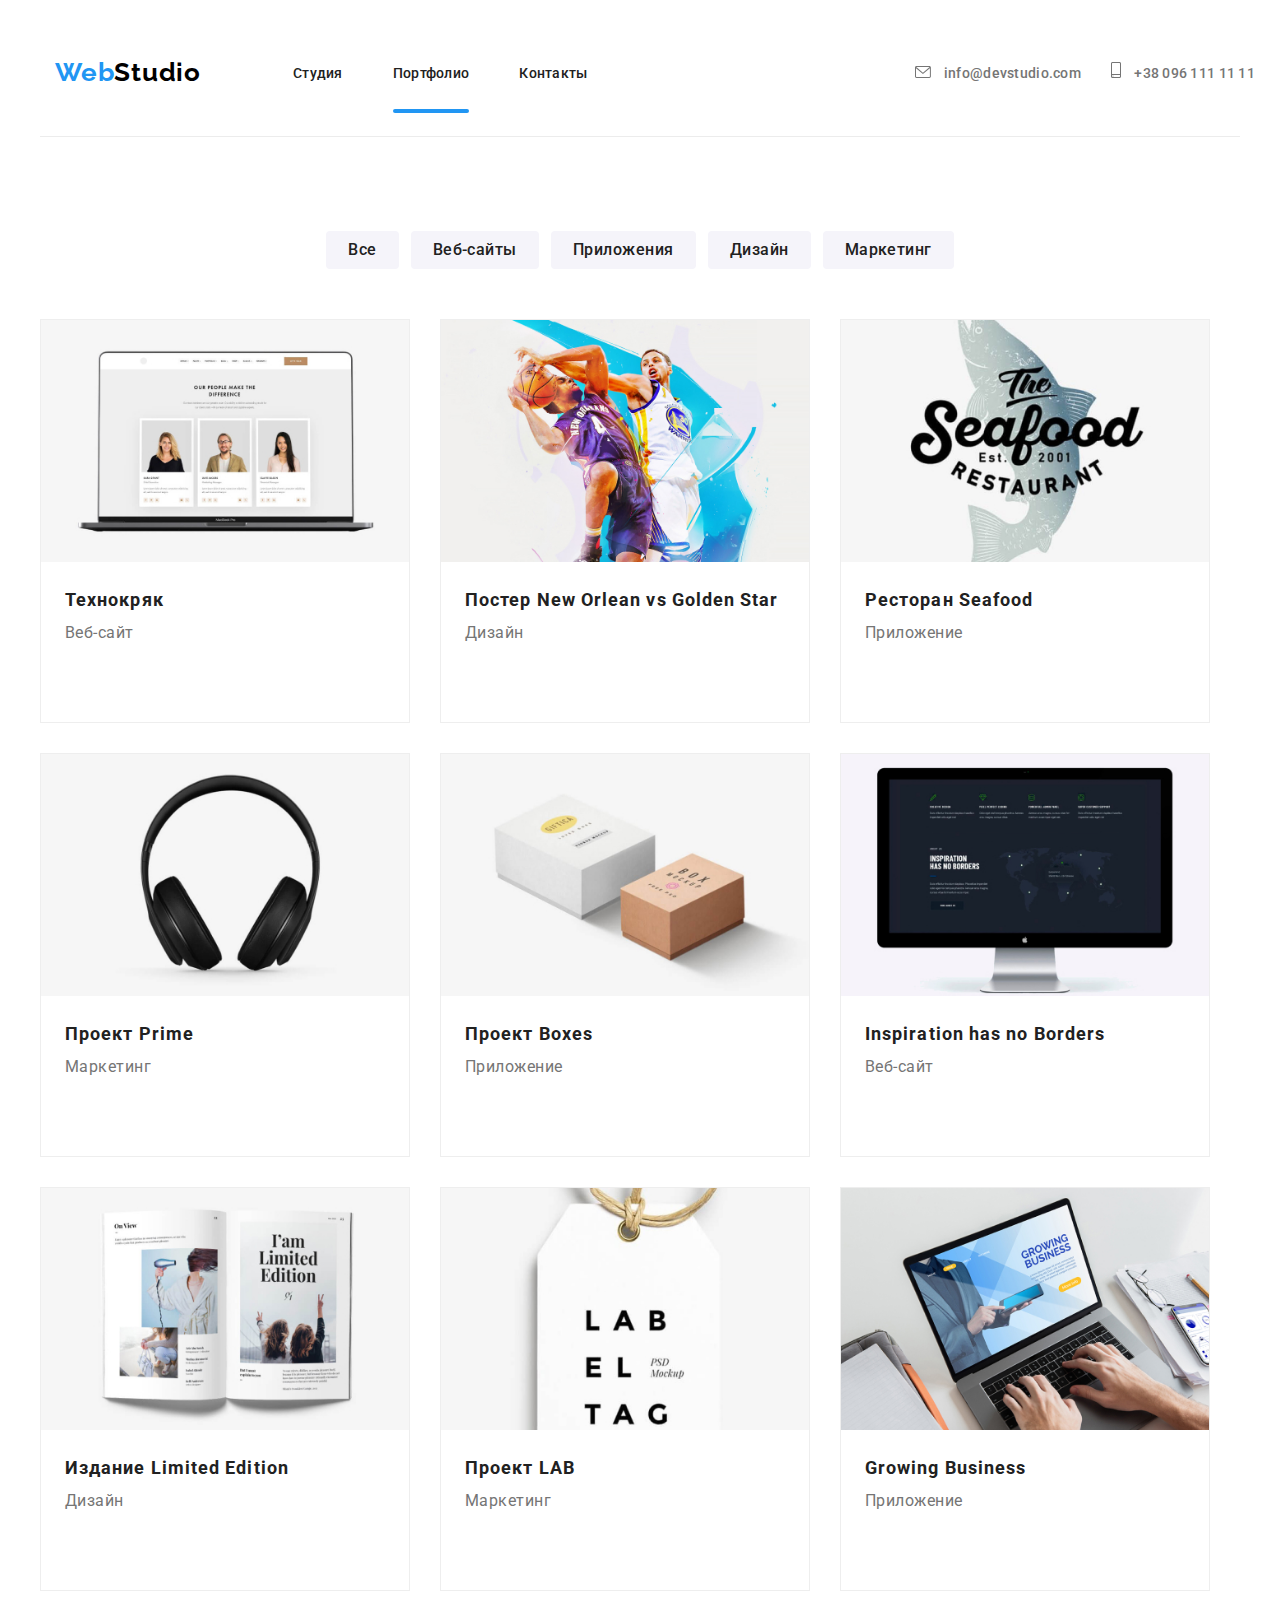
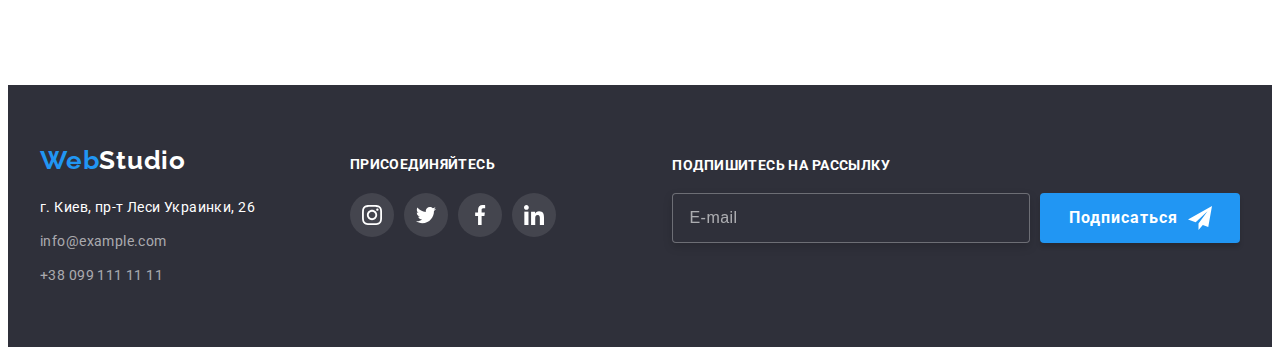
==== commit 20f6e30c: "work#8" ====
--- a/portfolio.html
+++ b/portfolio.html
@@ -45,9 +45,9 @@
         </nav>
         <div class="header__contacts">
           <ul class="header__nav-contacts">
-            <li class="nav-header__list">
+            <li class="nav-header__list-contacts">
               <a
-                class="nav-header-link contacts"
+                class="nav-header-link contacts-head contacts-head-maill"
                 href="mailto:info@devstudio.com"
               >
                 <svg class="icon-header-maill">
@@ -59,8 +59,11 @@
                 info@devstudio.com</a
               >
             </li>
-            <li class="nav-header__list">
-              <a class="nav-header-link contacts" href="tel:+380961111111">
+            <li class="nav-header__list-contacts">
+              <a
+                class="nav-header-link contacts-head contacts-head-tell"
+                href="tel:+380961111111"
+              >
                 <svg class="icon-header-tell" width="16px" height="12px">
                   <use
                     class="nav-header-link-vector"
@@ -156,7 +159,7 @@
               <a class="links-foto-portfolio" href="#">
                 <div class="box-portolio">
                   <img
-                    class="project-laptop"
+                    class="project-laptop foto-portfolio-tablet"
                     srcset="
                       ./img/img(laptop).jpg    1x,
                       ./img/img@2x(laptop).jpg 2x
@@ -180,7 +183,7 @@
               <a class="links-foto-portfolio" href="#">
                 <div class="box-portolio">
                   <img
-                    class="project-basketball"
+                    class="project-basketball foto-portfolio-tablet"
                     srcset="./img/img(nba).jpg 1x, ./img/img@2x(nba).jpg 2x"
                     src="./img/foto-portfolio-2.jpg"
                     alt="basketball"
@@ -201,7 +204,7 @@
               <a class="links-foto-portfolio" href="#">
                 <div class="box-portolio">
                   <img
-                    class="project-seafood"
+                    class="project-seafood foto-portfolio-tablet"
                     srcset="
                       ./img/img(sea-food).jpg    1x,
                       ./img/img@2x(sea-food).jpg 2x
@@ -225,7 +228,7 @@
               <a class="links-foto-portfolio" href="#">
                 <div class="box-portolio">
                   <img
-                    class="project-headphones"
+                    class="project-headphones foto-portfolio-tablet"
                     srcset="
                       ./img/img(head-fone).jpg    1x,
                       ./img/img@2x(head-fone).jpg 2x
@@ -249,7 +252,7 @@
               <a class="links-foto-portfolio" href="#">
                 <div class="box-portolio">
                   <img
-                    class="project-boxes"
+                    class="project-boxes foto-portfolio-tablet"
                     srcset="./img/img(box).jpg 1x, ./img/img@2x(box).jpg 2x"
                     src="./img/foto-portfolio-5.jpg"
                     alt="boxes"
@@ -270,7 +273,7 @@
               <a class="links-foto-portfolio" href="#">
                 <div class="box-portolio">
                   <img
-                    class="project-tv"
+                    class="project-tv foto-portfolio-tablet"
                     srcset="./img/img(mac).jpg 1x, ./img/img@2x(mac).jpg 2x"
                     src="./img/foto-portfolio-6.jpg"
                     alt="tv"
@@ -291,7 +294,7 @@
               <a class="links-foto-portfolio" href="#">
                 <div class="box-portolio">
                   <img
-                    class="project-book"
+                    class="project-book foto-portfolio-tablet"
                     srcset="./img/img(book).jpg 1x, ./img/img@2x(book).jpg 2x"
                     src="./img/foto-portfolio-7.jpg"
                     alt="book"
@@ -312,7 +315,7 @@
               <a class="links-foto-portfolio" href="#">
                 <div class="box-portolio">
                   <img
-                    class="project-lab"
+                    class="project-lab foto-portfolio-tablet"
                     srcset="./img/img(lab).jpg 1x, ./img/img@2x(lab).jpg 2x"
                     src="./img/foto-portfolio-8.jpg"
                     alt="tag"
@@ -333,7 +336,7 @@
               <a class="links-foto-portfolio" href="#">
                 <div class="box-portolio">
                   <img
-                    class="project-growing-business"
+                    class="project-growing-business foto-portfolio-tablet"
                     srcset="
                       ./img/img(work-laptop).jpg    1x,
                       ./img/img@2x(work-laptop).jpg 2x
--- a/css/main.min.css
+++ b/css/main.min.css
@@ -1,2 +1,2 @@
-:root{--secondary-text-color: #ffffff;--primary-text-color: #afb1b8;--accent-color: #2196f3}body{font-family:"Roboto", sans-serif}h1,h2,h3,h4,h5,h6,p{margin-top:0;margin-bottom:0}ul,ol{margin-top:0;margin-bottom:0;padding-left:0}img{display:block}.footer__links--name-links{font-style:normal;font-weight:bold;font-size:14px;line-height:1.14;letter-spacing:0.03em;text-transform:uppercase;color:var(--secondary-text-color)}.footer__links{display:flex;flex-direction:column;align-items:flex-start;flex-wrap:wrap;margin-left:70px;padding-top:12px}.footer__div-container{display:flex;justify-content:space-between}.social-list-link-footer{display:flex;align-items:center;justify-content:center;width:44px;height:44px;background:#2f303a;background:rgba(255,255,255,0.1);border-radius:50%;transition:background 250ms cubic-bezier(0.4, 0, 0.2, 1)}.social-list-link-footer:focus,.social-list-link-footer:hover{background:var(--accent-color)}.social-list-icon-footer{fill:var(--secondary-text-color)}.footer-label-span{font-family:"Roboto", sans-serif;font-size:14px;font-weight:700;line-height:1.14286;letter-spacing:0.03em;text-transform:uppercase;color:var(--secondary-text-color);display:block}.footer-input-maill{border:1px solid rgba(255,255,255,0.3);box-sizing:border-box;filter:drop-shadow(0px 4px 4px rgba(0,0,0,0.15));border-radius:4px;background:#2f303a;height:50px;width:358px;margin-top:20px;padding-left:16px;color:var(--secondary-text-color)}.footer-input-maill::placeholder{font-size:16px;line-height:20px;display:flex;align-items:center;letter-spacing:0.03em;color:rgba(255,255,255,0.6)}.footer__div-container--footer-form-wraper{display:flex;padding-top:12px;margin-left:92px}.footer-button-subscriber{display:flex;align-items:center;height:50px;padding:10px 10px 10px 29px;background-color:var(--accent-color);box-shadow:0px 4px 4px rgba(0,0,0,0.15);border-radius:4px;margin-left:10px;margin-top:36px;border:none;transition:background 250ms cubic-bezier(0.4, 0, 0.2, 1)}.footer-button-subscriber:focus,.footer-button-subscriber:hover{background:#188ce8}.footer-vector-subscriber{margin-left:10px;margin-right:18px}.footer-button{font-family:"Roboto", sans-serif;font-size:16px;font-weight:700;line-height:1.875;letter-spacing:0.06em;color:var(--secondary-text-color)}.div-footer-button{margin-left:12px;margin-top:48px}.gps{font-style:normal;font-weight:normal;font-size:14px;line-height:1.71;letter-spacing:0.03em;color:var(--secondary-text-color);padding-bottom:10px}.footer{background:#2f303a;padding-top:60px;padding-bottom:60px}.footer__logo{font-family:"Raleway", sans-serif;font-style:normal;font-weight:bold;font-size:26px;line-height:1.18;letter-spacing:0.03em;color:var(--secondary-text-color);text-decoration:none;padding-top:0px;padding-bottom:0px}.footer-nav{display:flex;flex-direction:column;margin-top:20px}.foot-mail{font-style:normal;font-weight:normal;font-size:14px;line-height:1.71;letter-spacing:0.03em;text-decoration:none;color:#ffffff99;transition:color 250ms cubic-bezier(0.4, 0, 0.2, 1)}.foot-mail:hover,.foot-mail:focus{color:var(--accent-color)}.foot-tel{font-style:normal;font-weight:normal;font-size:14px;line-height:1.71;letter-spacing:0.03em;text-decoration:none;color:#ffffff99;transition:color 250ms cubic-bezier(0.4, 0, 0.2, 1)}.foot-tel:hover,.foot-tel:focus{color:var(--accent-color)}.contacts{font-style:normal;font-size:14px;font-weight:500;line-height:1.14286;letter-spacing:0.02em;color:#757575;list-style:none;text-decoration:none;transition:color 250ms cubic-bezier(0.4, 0, 0.2, 1)}.contacts-foot-mail{padding-bottom:10px}.header{border-bottom:1px solid #ececec}.icon-header-tell{width:10px;height:16px;margin-right:10px;transition:fill 250ms cubic-bezier(0.4, 0, 0.2, 1)}.nav-header-link:focus .icon-header-tell,.nav-header-link:hover .icon-header-tell{fill:var(--accent-color)}.icon-header-maill{width:16px;height:12px;margin-right:10px;transition:fill 250ms cubic-bezier(0.4, 0, 0.2, 1)}.nav-header-link:focus .icon-header-maill,.nav-header-link:hover .icon-header-maill{fill:var(--accent-color)}.nav-header__lists{display:flex;align-items:center}.header__nav-contacts{display:flex;align-items:center}.icon-header{width:10px;height:16px}.header__contacts{display:flex;margin-left:auto}.header__logo-webstudio{font-family:"Raleway", sans-serif;font-style:normal;font-weight:bold;font-size:26px;line-height:1.19;letter-spacing:0.03em;color:#000000;text-decoration:none;margin-right:92px}.colortext-logo{color:var(--accent-color)}.nav-header-link{fill:#757575}.nav-header__list{list-style:none}.nav-header__list:not(:last-child){margin-right:50px}.nav-header__list :hover,.nav-header__list :focus{color:var(--accent-color)}.header__nav-contacts{list-style:none}.nav-header__list-link{position:relative;font-style:normal;font-size:14px;font-weight:500;line-height:1.14286;letter-spacing:0.02em;color:#212121;text-decoration:none;transition:color 250ms cubic-bezier(0.4, 0, 0.2, 1)}.nav-header-line::after{content:"";position:absolute;left:0;bottom:-32px;width:100%;height:4px;background:var(--accent-color);border-radius:2px}.hours-working{padding-bottom:94px}.hours-working-gallery{display:flex}.hours-working-foto:not(:last-child){margin-right:30px}.box-hours-working-foto{position:relative}.description-jobs{width:100%;height:70px;position:absolute;bottom:0;left:0;color:var(--secondary-text-color);background-color:rgba(47,48,58,0.8);font-size:14px;font-weight:700;line-height:1.14286;letter-spacing:0.03em;text-align:center;padding:26px 82px;text-transform:uppercase}.hours-working-title,.our-team-peculiarities{font-style:normal;font-weight:bold;font-size:36px;line-height:1.16;text-align:center;letter-spacing:0.03em;color:#212121}.hours-working-gallery{list-style:none;margin-top:50px}.our-team-list{margin-top:50px;display:flex;list-style:none}.foto-description{padding-top:30px;padding-bottom:30px}.worker-name{font-style:normal;font-size:16px;font-weight:500;line-height:1.1875;text-align:center;letter-spacing:0.03em;color:#212121;margin-bottom:5px}.social-list{display:flex;list-style:none;justify-content:center;margin-top:20px}.social-list-link{display:flex;align-items:center;justify-content:center;width:44px;height:44px;background:var(--secondary-text-color);border-radius:50%;transition:background 250ms cubic-bezier(0.4, 0, 0.2, 1)}.social-list-link:focus,.social-list-link:hover{background:var(--accent-color)}.social-list-icon{fill:var(--primary-text-color);transition:fill 250ms cubic-bezier(0.4, 0, 0.2, 1)}.social-list-link-footer:focus .social-list-icon,.social-list-link-footer:hover .social-list-icon{fill:var(--secondary-text-color)}.social-list-link:focus .social-list-icon,.social-list-link:hover .social-list-icon{fill:var(--secondary-text-color)}.social-list-item:not(:last-child){margin-right:10px}.our-team{background:#f5f4fa;padding-bottom:94px;padding-top:94px}.team{width:270px;height:428px;left:515px;top:1635px;background:var(--secondary-text-color);box-shadow:0px 1px 3px rgba(0,0,0,0.12),0px 1px 1px rgba(0,0,0,0.14),0px 2px 1px rgba(0,0,0,0.2);border-radius:0px 0px 4px 4px}.team:not(:nth-child(4n)){margin-right:30px}.our-team-position{font-weight:normal;font-size:16px;line-height:1.18;text-align:center;letter-spacing:0.03em;color:#757575;margin-top:5px}.div-works{display:flex;flex-wrap:wrap;justify-content:space-between}.peculiarities{padding-top:94px;padding-bottom:94px}.list-work{width:270px;list-style:none}.div-grup{display:flex;align-items:center;justify-content:center;height:120px;width:270px;background:#f5f4fa;border-radius:4px;margin-bottom:30px}.peculiarities-grup{display:flex;width:70px;height:70px}.peculiarities-work{font-style:normal;font-weight:bold;font-size:14px;line-height:1.14;letter-spacing:0.03em;text-transform:uppercase;color:#212121}.work{margin-bottom:10px}.work-description{font-weight:normal;font-size:14px;line-height:1.71;letter-spacing:0.03em;color:#757575}.list-clients{cursor:pointer;list-style:none}.list-clients:not(:last-child){margin-right:30px}.link-clients{fill:var(--primary-text-color);display:block;height:92px;width:100%;border:1px solid #afb1b8;border-radius:4px;padding:16px 31px 16px 31px;transition:fill 250ms cubic-bezier(0.4, 0, 0.2, 1),border 250ms cubic-bezier(0.4, 0, 0.2, 1)}.link-clients:focus,.link-clients:hover{fill:var(--accent-color);border:1px solid #2196f3;border-radius:4px}.list-clients-list{height:92px;width:100%}.div-clients{display:flex}.section-clients{padding-top:94px;padding-bottom:94px}.clients-title{font-style:normal;font-weight:bold;font-size:36px;line-height:1.16;text-align:center;letter-spacing:0.03em;color:#212121;margin-bottom:50px}.hero-description{font-style:normal;font-size:44px;font-weight:900;line-height:1.36364;text-align:center;letter-spacing:0.06em;text-transform:uppercase;color:var(--secondary-text-color);padding-bottom:30px}.section-hero{background-image:linear-gradient(rgba(47,48,58,0.4), rgba(47,48,58,0.4)),url(../img/background.jpg);background-color:#2f303a66;background-position:center;background-size:cover}@media (min-device-pixel-ratio: 2), (min-resolution: 192dpi), (min-resolution: 2dppx){.section-hero{background-image:url("../img/Header img@2x.jpg")}}.div-hero{display:flex;text-align:center;align-items:center;flex-direction:column;justify-content:center;height:600px}.hero-block{width:1200px;padding-left:15px;padding-right:15px}.hero-button{background:var(--accent-color);box-shadow:0px 4px 4px rgba(0,0,0,0.15);border-radius:4px;cursor:pointer;border:0;padding:0 0 0 0}.hero-button:hover,.hero-button:focus{background:#188ce8;box-shadow:0px 4px 4px rgba(0,0,0,0.15);border-radius:4px}.button-name{font-style:normal;font-weight:bold;font-size:16px;line-height:1.87;display:flex;text-align:center;letter-spacing:0.06em;color:var(--secondary-text-color);padding-left:32px;padding-right:32px;padding-top:10px;padding-bottom:10px;border-radius:4px;transition:background 250ms cubic-bezier(0.4, 0, 0.2, 1)}.all-button{display:flex;justify-content:center;margin-bottom:50px}.main-hero-work-portfolio{padding-top:94px;padding-bottom:94px}.backdrop{position:fixed;top:0;left:0;width:100vw;height:100vh;background-color:rgba(0,0,0,0.2);transition:opacity 250ms cubic-bezier(0.4, 0, 0.2, 1),visibility 250ms cubic-bezier(0.4, 0, 0.2, 1)}.backdrop.is-hidden{opacity:0;visibility:hidden;pointer-events:none}.modal{position:absolute;top:50%;left:50%;transform:translate(-50%, -50%);width:528px;height:580px;background-color:var(--secondary-text-color);box-shadow:0px 1px 3px rgba(0,0,0,0.12),0px 1px 1px rgba(0,0,0,0.14),0px 2px 1px rgba(0,0,0,0.2);border-radius:4px;padding:40px}.modal-close-btn{position:absolute;top:8px;right:8px;display:flex;justify-content:center;align-items:center;width:30px;height:30px;background-color:transparent;border-radius:50%;border:1px solid rgba(0,0,0,0.1);box-sizing:border-box;cursor:pointer}.modal-close-btn:focus .modal-close-icon,.modal-close-btn:hover .modal-close-icon{fill:var(--accent-color)}.contacts-form-description{font-family:"Roboto", sans-serif;font-size:20px;font-weight:700;line-height:1.15;text-align:center;letter-spacing:0.03em;color:#212121;margin-bottom:12px}.contact-form-input{width:100%;height:40px;border:1px solid rgba(33,33,33,0.2);box-sizing:border-box;border-radius:4px;padding-left:42px;transition:border-color 250ms cubic-bezier(0.4, 0, 0.2, 1)}.contact-form-input:focus{outline:none;border-color:var(--accent-color)}.contact-form-field{display:block;margin-top:10px}.contact-form-name{font-family:"Roboto", sans-serif;font-size:12px;font-weight:400;line-height:1.16667;letter-spacing:0.01em;color:#757575;display:block;margin-bottom:4px}.contact-form-comment{border:1px solid rgba(33,33,33,0.2);box-sizing:border-box;border-radius:4px;padding:12px 16px;resize:none;transition:border-color 250ms cubic-bezier(0.4, 0, 0.2, 1);width:100%;height:120px;margin-bottom:20px}.contact-form-comment:focus{outline:none;border-color:var(--accent-color)}.contact-form-comment::placeholder{font-family:"Roboto", sans-serif;font-size:14px;font-weight:400;line-height:1.14286;letter-spacing:0.01em;color:rgba(117,117,117,0.5)}.contact-form-span{position:relative;margin-top:4px}.contact-form-icon{position:absolute;top:50%;left:12px;transform:translateY(-50%);display:block;padding:2px;transition:fill 250ms cubic-bezier(0.4, 0, 0.2, 1)}.contact-form-input:focus+.contact-form-icon{fill:var(--accent-color)}.contact-form-checkbox-label{display:flex;align-items:center;justify-content:center;font-size:14px;font-weight:400;line-height:1.71429;letter-spacing:0.03em;color:#757575}.contact-form-checkbox:checked+.contact-form-checkbox-label::before{border:none;background-image:url("../img/icon-check.jpg")}.contact-form-checkbox-label::before{display:inline-block;width:16px;height:16px;border:solid 2px #212121;border-radius:2px;cursor:pointer;content:"";margin-right:8px}.contact-form-checkbox-link{color:var(--accent-color)}.contact-form-checkbox-wrapper{position:relative}.contact-form-checkbox{position:absolute;z-index:-1;opacity:0;user-select:none}.contact-form-submit-btn{font-family:"Roboto", sans-serif;font-size:16px;font-weight:700;line-height:1.875;display:flex;margin:0 auto;margin-top:30px;background:var(--accent-color);color:var(--secondary-text-color);box-shadow:0px 4px 4px rgba(0,0,0,0.15);border-radius:4px;padding:10px 56px;border:none;align-items:center;text-align:center;letter-spacing:0.06em;transition:background 250ms cubic-bezier(0.4, 0, 0.2, 1)}.contact-form-submit-btn:focus,.contact-form-submit-btn:hover{background:#188ce8;box-shadow:0px 4px 4px rgba(0,0,0,0.15);border-radius:4px}.list-button{list-style:none}.foto-description-portfolio{display:flex;flex-direction:column;padding:20px 24px 20px 24px}.button-portfolio{font-family:"Roboto", sans-serif;font-style:normal;font-size:16px;font-weight:500;line-height:1.625;text-align:center;letter-spacing:0.03em;color:#212121;padding:6px 22px 6px 22px;background:#f5f4fa;border-radius:4px;cursor:pointer;border:0;transition:background 250ms cubic-bezier(0.4, 0, 0.2, 1),color 250ms cubic-bezier(0.4, 0, 0.2, 1)}.button-portfolio:not(:last-child){margin-right:8px}.button-portfolio:focus,.button-portfolio:hover{background:var(--accent-color);box-shadow:0px 3px 1px rgba(0,0,0,0.1),0px 1px 2px rgba(0,0,0,0.08),0px 2px 2px rgba(0,0,0,0.12);border-radius:4px;color:var(--secondary-text-color)}.list-hero{list-style:none;display:flex;flex-wrap:wrap}.foto-portfolio{width:370px;height:404px;background:var(--secondary-text-color);border:1px solid #eeeeee;box-sizing:border-box;cursor:pointer}.foto-portfolio:not(:nth-child(3n)){margin-right:30px}.foto-portfolio:nth-last-child(n+4){margin-bottom:30px}.links-foto-portfolio{display:block;text-decoration:none}.links-foto-portfolio:focus,.links-foto-portfolio:hover{box-shadow:0px 1px 1px rgba(0,0,0,0.12),0px 4px 4px rgba(0,0,0,0.06),1px 4px 6px rgba(0,0,0,0.16)}.box-portolio{position:relative;overflow:hidden}.description-foto-portfolio{position:absolute;background:rgba(33,150,243,0.902);left:0;top:0;text-align:center;padding:63px 24px;width:100%;height:100%;font-size:18px;font-weight:400;line-height:1.55556;letter-spacing:0.03em;color:var(--secondary-text-color);transform:translateY(100%);transition:transform 250ms cubic-bezier(0.4, 0, 0.2, 1)}.links-foto-portfolio:focus .description-foto-portfolio,.links-foto-portfolio:hover .description-foto-portfolio{text-align:start;transform:translateY(0%)}.name-project{font-style:normal;font-weight:bold;font-size:18px;line-height:2;letter-spacing:0.06em;color:#212121}.description-project{font-weight:normal;font-size:16px;line-height:1.87;letter-spacing:0.03em;color:#757575}@media screen and (max-width: 767px){body{width:480px;margin:0 auto}.header__container{width:450px;margin-left:auto;margin-right:auto}.nav-header{display:none}.header__contacts{display:none}.hours-working{display:none}.header{width:480px;margin-left:auto;margin-right:auto}.header{position:relative;background-color:#ffffff}.header__container{display:flex;justify-content:space-between;align-items:center;flex-wrap:wrap;padding-right:15px;padding-left:15px}.header__logo-webstudio{padding-top:26px;padding-bottom:26px}.header__logo-webstudio{font-family:"Raleway", sans-serif;font-style:normal;font-weight:bold;font-size:26px;line-height:1.19;letter-spacing:0.03em;color:#000000;text-decoration:none;margin-right:0}.colortext-logo{color:var(--accent-color)}.section-container{padding:60px 15px}.mobile-container{width:480px;margin-left:auto;margin-right:auto}.mobile-menu__lists--list{font-size:40px;font-weight:500;line-height:1.175;letter-spacing:0.02em;list-style:none}.mobile-menu__lists--list:not(:last-child){margin-bottom:32px}.mobile-menu__lists--list:last-child{margin-bottom:302px}.mobile-menu__lists--link{color:#212121;text-decoration:none}.mobile-menu__link-color{color:#2196f3}.mobile-menu-tell{font-size:34px;font-weight:500;line-height:1.17647;letter-spacing:0.02em;color:#2196f3}.mobile-menu-tell-list{margin-bottom:32px}.mobile-menu-maill-list{margin-bottom:32px}.mobile-menu-maill{font-size:24px;font-weight:500;line-height:1.16667;letter-spacing:0.02em;color:#757575}.mobile-menu__contacts-link{font-family:"Roboto", sans-serif;font-style:normal;text-decoration:none}.mobile-menu__contacts-list{list-style:none}.social-media-link{font-style:normal;font-size:18px;font-weight:500;line-height:1.22222;letter-spacing:0.02em;color:#2196f3;text-decoration:none}.social-media-list{list-style:none}.social-media-lists{display:flex}.mobile-menu__lists{padding-right:212px}.social-media-list:not(:first-child){padding-left:10px}.social-media-list:not(:last-child){padding-right:10px;border-right:1px solid rgba(33,33,33,0.2)}.social-media-list:last-child{margin-right:40px}.mobile-menu__close-btn:focus .mobile-menu__close-icon,.mobile-menu-btn:focus .mobile-menu-btn__icon{fill:#2196f3}.mobile-menu__close-icon,.mobile-menu-btn__icon{transition:fill 250ms cubic-bezier(0.4, 0, 0.2, 1)}.mobile-menu-btn{background-color:transparent;border:none;padding:0;line-height:0}.mobile-menu-btn__icon{fill:#212121}.mobile-menu{z-index:2;position:absolute;top:0;left:0;width:100%;height:100vh;overflow:auto;background:#ffffff;box-shadow:0px 4px 8px rgba(0,0,0,0.04),0px 2px 4px rgba(0,0,0,0.08),0px 1px 3px rgba(0,0,0,0.16);opacity:0;visibility:hidden;pointer-events:none;transition:opacity 250ms cubic-bezier(0.4, 0, 0.2, 1),visibility 250ms cubic-bezier(0.4, 0, 0.2, 1)}.mobile-menu.is-open{opacity:1;visibility:visible;pointer-events:auto}.mobile-menu__close-btn{position:absolute;top:20px;right:15px;background-color:transparent;border:none;padding:0;line-height:0}.mobile-menu__container{position:relative;padding-top:48px;padding-bottom:48px;padding-left:40px;padding-right:80px}.hero-block{width:480px;height:400px;padding:118px 60px;display:flex;justify-content:normal}.section-hero{width:480px;height:400px;margin:0 auto}.hero-description{font-family:"Roboto", sans-serif;font-style:normal;font-size:26px;font-weight:900;line-height:1.61538;text-align:center;letter-spacing:0.06em;text-transform:uppercase;color:#ffffff}.hero-button{margin-bottom:118px}.peculiarities{padding-top:60px;padding-bottom:60px}.container{width:480px;margin:0 auto}.div-works{display:flex;flex-wrap:wrap;justify-content:center}.div-grup{width:450px}.list-work{width:450px}.peculiarities-work{display:flex;justify-content:center}.our-team-list{display:flex;flex-direction:column;align-items:center;margin-top:0}.team{width:450px;height:622px}.team:not(:last-child){margin-bottom:30px}.team:last-child{margin-bottom:60px}.team:not(:nth-child(4n)){margin-right:0}.our-team-peculiarities{margin-bottom:30px}.foto-mobil{width:450px;height:460px}.section-clients{padding-top:60px;padding-bottom:60px}.div-clients{display:flex;flex-wrap:wrap;justify-content:space-between;padding-left:15px;padding-right:15px}.clients-title{margin-bottom:30px}.list-clients:not(:last-child){margin-right:0}.list-clients:not(:nth-last-child(-n+2)){margin-bottom:30px}.link-clients{display:flex;align-items:center;padding:0}.list-clients{width:210px;height:92px;padding:0}.list-clients-last{margin-bottom:60px}.link-clients-icon{margin:0 auto}.footer__div-container{display:flex;flex-direction:column;align-items:center}.footer-div{display:flex;flex-direction:column;align-items:center}.footer-nav{display:flex;flex-direction:column;margin-top:20px;align-items:center}.footer__links{align-items:center;margin-left:0}.footer__div-container--footer-form-wraper{margin-left:0;flex-direction:column;align-items:center}.footer-label-span{display:flex;justify-content:center}.footer-input-maill{width:450px;margin-left:15px;margin-right:15px}.footer__container{display:flex;justify-content:center;align-items:center;flex-wrap:wrap;padding-right:15px;padding-left:15px;width:480px;margin-left:auto;margin-right:auto}.modal{width:450px;height:608px;padding:40px}.backdrop{width:480px;height:100%}.footer-button-subscriber{margin-left:0}.contact-form-checkbox-label{font-size:12px;font-weight:400;line-height:1.16667}.contact-form-checkbox-label::before{margin-right:7px}.main-hero-work-portfolio{width:480px;padding-left:15px;padding-right:15px;padding-top:60px;padding-bottom:60px}.all-button{margin-bottom:40px}.foto-portfolio{width:450px}.foto-portfolio:not(:nth-child(3n)){margin-right:0}.list-hero{flex-direction:column;flex-wrap:nowrap}}@media screen and (min-width: 768px) and (max-width: 1199px){.header__container{padding-left:15px;padding-right:15px;display:flex;align-items:center;height:80px;margin:0 auto}.mobile-menu-btn{display:none}.mobile-menu{display:none}.hours-working{display:none}.header__nav-contacts{flex-direction:column;align-items:normal}.header__contacts{margin-left:84px}.hero-block{width:768px;margin:0 auto}.section-hero{width:768px;height:400px;margin:0 auto}.div-hero{height:400px}.div-works{width:768px;padding-left:15px;padding-right:15px;margin:0 auto;justify-content:normal}.our-team{width:768px;margin:0 auto;padding:0 15px}.team{width:354px;height:536px;margin-bottom:30px}.our-team-list{flex-wrap:wrap}.team:not(:nth-child(4n)){margin-right:0}.foto-mobil{width:354px;height:374px}.team:nth-child(2n+1){margin-right:30px}.our-team-product-marketing{margin-bottom:60px}.our-team-designer{margin-bottom:60px}.our-team-peculiarities{padding-top:60px}.div-grup{width:354px}.list-work{width:354px}.list-work:nth-child(2n+1){margin-right:30px}.section-clients{width:768px;padding-left:15px;padding-right:15px;margin:0 auto}.div-clients{flex-wrap:wrap;justify-content:space-between}.link-clients{width:226px;padding:16px 60px}.list-clients:not(:last-child){margin-right:0}.list-clients:not(:nth-last-child(-n+3)){margin-bottom:30px}.footer__container{width:768px;padding-left:15px;padding-right:15px;margin:0 auto}.footer__div-container{display:flex;flex-wrap:wrap}.footer__logo{margin-left:115px}.footer-nav{align-items:center;margin-left:76px}.footer__links{align-items:center;margin-right:89px}.footer__div-container--footer-form-wraper{padding-top:60px;flex-direction:column;align-items:center;margin:0 auto}.footer-label-span{width:219px;margin:0 auto}.footer-input-maill{width:450px}}@media screen and (min-width: 768px){.header__container{width:768px}.mobile-menu-btn{display:none}.mobile-menu{display:none}}
+:root{--secondary-text-color: #ffffff;--primary-text-color: #afb1b8;--accent-color: #2196f3}body{font-family:"Roboto", sans-serif}h1,h2,h3,h4,h5,h6,p{margin-top:0;margin-bottom:0}ul,ol{margin-top:0;margin-bottom:0;padding-left:0}img{display:block}.footer__links--name-links{font-style:normal;font-weight:bold;font-size:14px;line-height:1.14;letter-spacing:0.03em;text-transform:uppercase;color:var(--secondary-text-color)}.footer__links{display:flex;flex-direction:column;align-items:flex-start;flex-wrap:wrap;margin-left:70px;padding-top:12px}.footer__div-container{display:flex;justify-content:space-between}.social-list-link-footer{display:flex;align-items:center;justify-content:center;width:44px;height:44px;background:#2f303a;background:rgba(255,255,255,0.1);border-radius:50%;transition:background 250ms cubic-bezier(0.4, 0, 0.2, 1)}.social-list-link-footer:focus,.social-list-link-footer:hover{background:var(--accent-color)}.social-list-icon-footer{fill:var(--secondary-text-color)}.footer-label-span{font-family:"Roboto", sans-serif;font-size:14px;font-weight:700;line-height:1.14286;letter-spacing:0.03em;text-transform:uppercase;color:var(--secondary-text-color);display:block}.footer-input-maill{border:1px solid rgba(255,255,255,0.3);box-sizing:border-box;filter:drop-shadow(0px 4px 4px rgba(0,0,0,0.15));border-radius:4px;background:#2f303a;height:50px;width:358px;margin-top:20px;padding-left:16px;color:var(--secondary-text-color)}.footer-input-maill::placeholder{font-size:16px;line-height:20px;display:flex;align-items:center;letter-spacing:0.03em;color:rgba(255,255,255,0.6)}.footer__div-container--footer-form-wraper{display:flex;padding-top:12px;margin-left:92px}.footer-button-subscriber{display:flex;align-items:center;height:50px;padding:10px 10px 10px 29px;background-color:var(--accent-color);box-shadow:0px 4px 4px rgba(0,0,0,0.15);border-radius:4px;margin-left:10px;margin-top:36px;border:none;transition:background 250ms cubic-bezier(0.4, 0, 0.2, 1)}.footer-button-subscriber:focus,.footer-button-subscriber:hover{background:#188ce8}.footer-vector-subscriber{margin-left:10px;margin-right:18px}.footer-button{font-family:"Roboto", sans-serif;font-size:16px;font-weight:700;line-height:1.875;letter-spacing:0.06em;color:var(--secondary-text-color)}.div-footer-button{margin-left:12px;margin-top:48px}.gps{font-style:normal;font-weight:normal;font-size:14px;line-height:1.71;letter-spacing:0.03em;color:var(--secondary-text-color);padding-bottom:10px}.footer{background:#2f303a;padding-top:60px;padding-bottom:60px}.footer__logo{font-family:"Raleway", sans-serif;font-style:normal;font-weight:bold;font-size:26px;line-height:1.18;letter-spacing:0.03em;color:var(--secondary-text-color);text-decoration:none;padding-top:0px;padding-bottom:0px}.footer-nav{display:flex;flex-direction:column;margin-top:20px}.foot-mail{font-style:normal;font-weight:normal;font-size:14px;line-height:1.71;letter-spacing:0.03em;text-decoration:none;color:#ffffff99;transition:color 250ms cubic-bezier(0.4, 0, 0.2, 1)}.foot-mail:hover,.foot-mail:focus{color:var(--accent-color)}.foot-tel{font-style:normal;font-weight:normal;font-size:14px;line-height:1.71;letter-spacing:0.03em;text-decoration:none;color:#ffffff99;transition:color 250ms cubic-bezier(0.4, 0, 0.2, 1)}.foot-tel:hover,.foot-tel:focus{color:var(--accent-color)}.contacts{font-style:normal;font-size:14px;font-weight:500;line-height:1.14286;letter-spacing:0.02em;color:#757575;list-style:none;text-decoration:none;transition:color 250ms cubic-bezier(0.4, 0, 0.2, 1)}.contacts-foot-mail{padding-bottom:10px}.header{border-bottom:1px solid #ececec}.icon-header-tell{width:10px;height:16px;margin-right:10px;transition:fill 250ms cubic-bezier(0.4, 0, 0.2, 1)}.nav-header-link:focus .icon-header-tell,.nav-header-link:hover .icon-header-tell{fill:var(--accent-color)}.icon-header-maill{width:16px;height:12px;margin-right:10px;transition:fill 250ms cubic-bezier(0.4, 0, 0.2, 1)}.nav-header-link:focus .icon-header-maill,.nav-header-link:hover .icon-header-maill{fill:var(--accent-color)}.nav-header__lists{display:flex;align-items:center}.header__nav-contacts{display:flex;align-items:center}.icon-header{width:10px;height:16px}.header__contacts{display:flex;margin-left:auto}.header__logo-webstudio{font-family:"Raleway", sans-serif;font-style:normal;font-weight:bold;font-size:26px;line-height:1.19;letter-spacing:0.03em;color:#000000;text-decoration:none;margin-right:92px}.colortext-logo{color:var(--accent-color)}.nav-header-link{fill:#757575}.nav-header__list{list-style:none}.nav-header__list:not(:last-child){margin-right:50px}.nav-header__list :hover,.nav-header__list :focus{color:var(--accent-color)}.nav-header__list-contacts :hover,.nav-header__list-contacts :focus{color:var(--accent-color)}.contacts-head{font-style:normal;font-size:14px;font-weight:500;line-height:1.14286;letter-spacing:0.02em;color:#757575;list-style:none;text-decoration:none;transition:color 250ms cubic-bezier(0.4, 0, 0.2, 1)}.header__nav-contacts{list-style:none}.nav-header__list-link{position:relative;font-style:normal;font-size:14px;font-weight:500;line-height:1.14286;letter-spacing:0.02em;color:#212121;text-decoration:none;transition:color 250ms cubic-bezier(0.4, 0, 0.2, 1)}.nav-header-line::after{content:"";position:absolute;left:0;bottom:-32px;width:100%;height:4px;background:var(--accent-color);border-radius:2px}.hours-working{padding-bottom:94px}.hours-working-gallery{display:flex}.hours-working-foto:not(:last-child){margin-right:30px}.box-hours-working-foto{position:relative}.description-jobs{width:100%;height:70px;position:absolute;bottom:0;left:0;color:var(--secondary-text-color);background-color:rgba(47,48,58,0.8);font-size:14px;font-weight:700;line-height:1.14286;letter-spacing:0.03em;text-align:center;padding:26px 82px;text-transform:uppercase}.hours-working-title,.our-team-peculiarities{font-style:normal;font-weight:bold;font-size:36px;line-height:1.16;text-align:center;letter-spacing:0.03em;color:#212121}.hours-working-gallery{list-style:none;margin-top:50px}.our-team-list{margin-top:50px;display:flex;list-style:none}.foto-description{padding-top:30px;padding-bottom:30px}.worker-name{font-style:normal;font-size:16px;font-weight:500;line-height:1.1875;text-align:center;letter-spacing:0.03em;color:#212121;margin-bottom:5px}.social-list{display:flex;list-style:none;justify-content:center;margin-top:20px}.social-list-link{display:flex;align-items:center;justify-content:center;width:44px;height:44px;background:var(--secondary-text-color);border-radius:50%;transition:background 250ms cubic-bezier(0.4, 0, 0.2, 1)}.social-list-link:focus,.social-list-link:hover{background:var(--accent-color)}.social-list-icon{fill:var(--primary-text-color);transition:fill 250ms cubic-bezier(0.4, 0, 0.2, 1)}.social-list-link-footer:focus .social-list-icon,.social-list-link-footer:hover .social-list-icon{fill:var(--secondary-text-color)}.social-list-link:focus .social-list-icon,.social-list-link:hover .social-list-icon{fill:var(--secondary-text-color)}.social-list-item:not(:last-child){margin-right:10px}.our-team{background:#f5f4fa;padding-bottom:94px;padding-top:94px}.team{width:270px;height:428px;left:515px;top:1635px;background:var(--secondary-text-color);box-shadow:0px 1px 3px rgba(0,0,0,0.12),0px 1px 1px rgba(0,0,0,0.14),0px 2px 1px rgba(0,0,0,0.2);border-radius:0px 0px 4px 4px}.team:not(:nth-child(4n)){margin-right:30px}.our-team-position{font-weight:normal;font-size:16px;line-height:1.18;text-align:center;letter-spacing:0.03em;color:#757575;margin-top:5px}.div-works{display:flex;flex-wrap:wrap;justify-content:space-between}.peculiarities{padding-top:94px;padding-bottom:94px}.list-work{width:270px;list-style:none}.div-grup{display:flex;align-items:center;justify-content:center;height:120px;width:270px;background:#f5f4fa;border-radius:4px;margin-bottom:30px}.peculiarities-grup{display:flex;width:70px;height:70px}.peculiarities-work{font-style:normal;font-weight:bold;font-size:14px;line-height:1.14;letter-spacing:0.03em;text-transform:uppercase;color:#212121}.work{margin-bottom:10px}.work-description{font-weight:normal;font-size:14px;line-height:1.71;letter-spacing:0.03em;color:#757575}.list-clients{cursor:pointer;list-style:none}.list-clients:not(:last-child){margin-right:30px}.link-clients{fill:var(--primary-text-color);display:block;height:92px;width:100%;border:1px solid #afb1b8;border-radius:4px;padding:16px 31px 16px 31px;transition:fill 250ms cubic-bezier(0.4, 0, 0.2, 1),border 250ms cubic-bezier(0.4, 0, 0.2, 1)}.link-clients:focus,.link-clients:hover{fill:var(--accent-color);border:1px solid #2196f3;border-radius:4px}.list-clients-list{height:92px;width:100%}.div-clients{display:flex}.section-clients{padding-top:94px;padding-bottom:94px}.clients-title{font-style:normal;font-weight:bold;font-size:36px;line-height:1.16;text-align:center;letter-spacing:0.03em;color:#212121;margin-bottom:50px}.hero-description{font-style:normal;font-size:44px;font-weight:900;line-height:1.36364;text-align:center;letter-spacing:0.06em;text-transform:uppercase;color:var(--secondary-text-color);padding-bottom:30px}.section-hero{background-image:linear-gradient(rgba(47,48,58,0.4), rgba(47,48,58,0.4)),url(../img/background.jpg);background-color:#2f303a66;background-position:center;background-size:cover}@media (min-device-pixel-ratio: 2), (min-resolution: 192dpi), (min-resolution: 2dppx){.section-hero{background-image:linear-gradient(rgba(47,48,58,0.4), rgba(47,48,58,0.4)),url("../img/Header img@2x.jpg")}}.div-hero{display:flex;text-align:center;align-items:center;flex-direction:column;justify-content:center;height:600px}.hero-block{width:1200px;padding-left:15px;padding-right:15px}.hero-button{background:var(--accent-color);box-shadow:0px 4px 4px rgba(0,0,0,0.15);border-radius:4px;cursor:pointer;border:0;padding:0 0 0 0}.hero-button:hover,.hero-button:focus{background:#188ce8;box-shadow:0px 4px 4px rgba(0,0,0,0.15);border-radius:4px}.button-name{font-style:normal;font-weight:bold;font-size:16px;line-height:1.87;display:flex;text-align:center;letter-spacing:0.06em;color:var(--secondary-text-color);padding-left:32px;padding-right:32px;padding-top:10px;padding-bottom:10px;border-radius:4px;transition:background 250ms cubic-bezier(0.4, 0, 0.2, 1)}.all-button{display:flex;justify-content:center;margin-bottom:50px}.main-hero-work-portfolio{padding-top:94px;padding-bottom:94px}.backdrop{position:fixed;top:0;left:0;width:100vw;height:100vh;background-color:rgba(0,0,0,0.2);transition:opacity 250ms cubic-bezier(0.4, 0, 0.2, 1),visibility 250ms cubic-bezier(0.4, 0, 0.2, 1)}.backdrop.is-hidden{opacity:0;visibility:hidden;pointer-events:none}.modal{position:absolute;top:50%;left:50%;transform:translate(-50%, -50%);width:528px;height:580px;background-color:var(--secondary-text-color);box-shadow:0px 1px 3px rgba(0,0,0,0.12),0px 1px 1px rgba(0,0,0,0.14),0px 2px 1px rgba(0,0,0,0.2);border-radius:4px;padding:40px}.modal-close-btn{position:absolute;top:8px;right:8px;display:flex;justify-content:center;align-items:center;width:30px;height:30px;background-color:transparent;border-radius:50%;border:1px solid rgba(0,0,0,0.1);box-sizing:border-box;cursor:pointer}.modal-close-btn:focus .modal-close-icon,.modal-close-btn:hover .modal-close-icon{fill:var(--accent-color)}.contacts-form-description{font-family:"Roboto", sans-serif;font-size:20px;font-weight:700;line-height:1.15;text-align:center;letter-spacing:0.03em;color:#212121;margin-bottom:12px}.contact-form-input{width:100%;height:40px;border:1px solid rgba(33,33,33,0.2);box-sizing:border-box;border-radius:4px;padding-left:42px;transition:border-color 250ms cubic-bezier(0.4, 0, 0.2, 1)}.contact-form-input:focus{outline:none;border-color:var(--accent-color)}.contact-form-field{display:block;margin-top:10px}.contact-form-name{font-family:"Roboto", sans-serif;font-size:12px;font-weight:400;line-height:1.16667;letter-spacing:0.01em;color:#757575;display:block;margin-bottom:4px}.contact-form-comment{border:1px solid rgba(33,33,33,0.2);box-sizing:border-box;border-radius:4px;padding:12px 16px;resize:none;transition:border-color 250ms cubic-bezier(0.4, 0, 0.2, 1);width:100%;height:120px;margin-bottom:20px}.contact-form-comment:focus{outline:none;border-color:var(--accent-color)}.contact-form-comment::placeholder{font-family:"Roboto", sans-serif;font-size:14px;font-weight:400;line-height:1.14286;letter-spacing:0.01em;color:rgba(117,117,117,0.5)}.contact-form-span{position:relative;margin-top:4px}.contact-form-icon{position:absolute;top:50%;left:12px;transform:translateY(-50%);display:block;padding:2px;transition:fill 250ms cubic-bezier(0.4, 0, 0.2, 1)}.contact-form-input:focus+.contact-form-icon{fill:var(--accent-color)}.contact-form-checkbox-label{display:flex;align-items:center;justify-content:center;font-size:14px;font-weight:400;line-height:1.71429;letter-spacing:0.03em;color:#757575}.contact-form-checkbox:checked+.contact-form-checkbox-label::before{border:none;background-image:url("../img/icon-check.jpg")}.contact-form-checkbox-label::before{display:inline-block;width:16px;height:16px;border:solid 2px #212121;border-radius:2px;cursor:pointer;content:"";margin-right:8px}.contact-form-checkbox-link{color:var(--accent-color)}.contact-form-checkbox-wrapper{position:relative}.contact-form-checkbox{position:absolute;z-index:-1;opacity:0;user-select:none}.contact-form-submit-btn{font-family:"Roboto", sans-serif;font-size:16px;font-weight:700;line-height:1.875;display:flex;margin:0 auto;margin-top:30px;background:var(--accent-color);color:var(--secondary-text-color);box-shadow:0px 4px 4px rgba(0,0,0,0.15);border-radius:4px;padding:10px 56px;border:none;align-items:center;text-align:center;letter-spacing:0.06em;transition:background 250ms cubic-bezier(0.4, 0, 0.2, 1)}.contact-form-submit-btn:focus,.contact-form-submit-btn:hover{background:#188ce8;box-shadow:0px 4px 4px rgba(0,0,0,0.15);border-radius:4px}.list-button{list-style:none}.foto-description-portfolio{display:flex;flex-direction:column;padding:20px 24px 20px 24px}.button-portfolio{font-family:"Roboto", sans-serif;font-style:normal;font-size:16px;font-weight:500;line-height:1.625;text-align:center;letter-spacing:0.03em;color:#212121;padding:6px 22px 6px 22px;background:#f5f4fa;border-radius:4px;cursor:pointer;border:0;transition:background 250ms cubic-bezier(0.4, 0, 0.2, 1),color 250ms cubic-bezier(0.4, 0, 0.2, 1)}.button-portfolio:not(:last-child){margin-right:8px}.button-portfolio:focus,.button-portfolio:hover{background:var(--accent-color);box-shadow:0px 3px 1px rgba(0,0,0,0.1),0px 1px 2px rgba(0,0,0,0.08),0px 2px 2px rgba(0,0,0,0.12);border-radius:4px;color:var(--secondary-text-color)}.list-hero{list-style:none;display:flex;flex-wrap:wrap}.foto-portfolio{width:370px;height:404px;background:var(--secondary-text-color);border:1px solid #eeeeee;box-sizing:border-box;cursor:pointer}.foto-portfolio:not(:nth-child(3n)){margin-right:30px}.foto-portfolio:nth-last-child(n+4){margin-bottom:30px}.links-foto-portfolio{display:block;text-decoration:none}.links-foto-portfolio:focus,.links-foto-portfolio:hover{box-shadow:0px 1px 1px rgba(0,0,0,0.12),0px 4px 4px rgba(0,0,0,0.06),1px 4px 6px rgba(0,0,0,0.16)}.box-portolio{position:relative;overflow:hidden}.description-foto-portfolio{position:absolute;background:rgba(33,150,243,0.902);left:0;top:0;text-align:center;padding:63px 24px;width:100%;height:100%;font-size:18px;font-weight:400;line-height:1.55556;letter-spacing:0.03em;color:var(--secondary-text-color);transform:translateY(100%);transition:transform 250ms cubic-bezier(0.4, 0, 0.2, 1)}.links-foto-portfolio:focus .description-foto-portfolio,.links-foto-portfolio:hover .description-foto-portfolio{text-align:start;transform:translateY(0%)}.name-project{font-style:normal;font-weight:bold;font-size:18px;line-height:2;letter-spacing:0.06em;color:#212121}.description-project{font-weight:normal;font-size:16px;line-height:1.87;letter-spacing:0.03em;color:#757575}@media screen and (max-width: 767px){body{width:480px;margin:0 auto}.nav-header{display:none}.header__contacts{display:none}.hours-working{display:none}.header{width:480px;margin-left:auto;margin-right:auto}.header{position:relative;background-color:#ffffff}.header__container{display:flex;justify-content:space-between;align-items:center;flex-wrap:wrap;padding-right:15px;padding-left:15px}.header__logo-webstudio{padding-top:26px;padding-bottom:26px}.header__logo-webstudio{font-family:"Raleway", sans-serif;font-style:normal;font-weight:bold;font-size:26px;line-height:1.19;letter-spacing:0.03em;color:#000000;text-decoration:none;margin-right:0}.colortext-logo{color:var(--accent-color)}.section-container{padding:60px 15px}.mobile-container{width:480px;margin-left:auto;margin-right:auto}.mobile-menu__lists--list{font-size:40px;font-weight:500;line-height:1.175;letter-spacing:0.02em;list-style:none}.mobile-menu__lists--list:not(:last-child){margin-bottom:32px}.mobile-menu__lists--list:last-child{margin-bottom:302px}.mobile-menu__lists--link{color:#212121;text-decoration:none}.mobile-menu__link-color{color:#2196f3}.mobile-menu-tell{font-size:34px;font-weight:500;line-height:1.17647;letter-spacing:0.02em;color:#2196f3}.mobile-menu-tell-list{margin-bottom:32px}.mobile-menu-maill-list{margin-bottom:32px}.mobile-menu-maill{font-size:24px;font-weight:500;line-height:1.16667;letter-spacing:0.02em;color:#757575}.mobile-menu__contacts-link{font-family:"Roboto", sans-serif;font-style:normal;text-decoration:none}.mobile-menu__contacts-list{list-style:none}.social-media-link{font-style:normal;font-size:18px;font-weight:500;line-height:1.22222;letter-spacing:0.02em;color:#2196f3;text-decoration:none}.social-media-list{list-style:none}.social-media-lists{display:flex}.mobile-menu__lists{padding-right:212px}.social-media-list:not(:first-child){padding-left:10px}.social-media-list:not(:last-child){padding-right:10px;border-right:1px solid rgba(33,33,33,0.2)}.social-media-list:last-child{margin-right:40px}.mobile-menu__close-btn:focus .mobile-menu__close-icon,.mobile-menu-btn:focus .mobile-menu-btn__icon{fill:#2196f3}.mobile-menu__close-icon,.mobile-menu-btn__icon{transition:fill 250ms cubic-bezier(0.4, 0, 0.2, 1)}.mobile-menu-btn{background-color:transparent;border:none;padding:0;line-height:0}.mobile-menu-btn__icon{fill:#212121}.mobile-menu{z-index:2;position:absolute;top:0;left:0;width:100%;height:100vh;overflow:auto;background:#ffffff;box-shadow:0px 4px 8px rgba(0,0,0,0.04),0px 2px 4px rgba(0,0,0,0.08),0px 1px 3px rgba(0,0,0,0.16);opacity:0;visibility:hidden;pointer-events:none;transition:opacity 250ms cubic-bezier(0.4, 0, 0.2, 1),visibility 250ms cubic-bezier(0.4, 0, 0.2, 1)}.mobile-menu.is-open{opacity:1;visibility:visible;pointer-events:auto}.mobile-menu__close-btn{position:absolute;top:20px;right:15px;background-color:transparent;border:none;padding:0;line-height:0}.mobile-menu__container{position:relative;padding-top:48px;padding-bottom:48px;padding-left:40px;padding-right:80px}.hero-block{width:480px;height:400px;padding:118px 60px;display:flex;justify-content:normal}.section-hero{width:480px;height:400px;margin:0 auto}.hero-description{font-family:"Roboto", sans-serif;font-style:normal;font-size:26px;font-weight:900;line-height:1.61538;text-align:center;letter-spacing:0.06em;text-transform:uppercase;color:#ffffff}.hero-button{margin-bottom:118px}.peculiarities{padding-top:60px;padding-bottom:60px}.container{width:480px;margin:0 auto}.div-works{display:flex;flex-wrap:wrap;justify-content:center}.div-grup{width:450px}.list-work{width:450px}.peculiarities-work{display:flex;justify-content:center}.our-team-list{display:flex;flex-direction:column;align-items:center;margin-top:0}.team{width:450px;height:622px}.team:not(:last-child){margin-bottom:30px}.team:last-child{margin-bottom:60px}.team:not(:nth-child(4n)){margin-right:0}.our-team-peculiarities{margin-bottom:30px}.foto-mobil{width:450px;height:460px}.section-clients{padding-top:60px;padding-bottom:60px}.div-clients{display:flex;flex-wrap:wrap;justify-content:space-between;padding-left:15px;padding-right:15px}.clients-title{margin-bottom:30px}.list-clients:not(:last-child){margin-right:0}.list-clients:not(:nth-last-child(-n+2)){margin-bottom:30px}.link-clients{display:flex;align-items:center;padding:0}.list-clients{width:210px;height:92px;padding:0}.list-clients-last{margin-bottom:60px}.link-clients-icon{margin:0 auto}.footer__div-container{display:flex;flex-direction:column;align-items:center}.footer-div{display:flex;flex-direction:column;align-items:center}.footer-nav{display:flex;flex-direction:column;margin-top:20px;align-items:center}.footer__links{align-items:center;margin-left:0}.footer__div-container--footer-form-wraper{margin-left:0;flex-direction:column;align-items:center}.footer-label-span{display:flex;justify-content:center}.footer-input-maill{width:450px;margin-left:15px;margin-right:15px}.footer__container{display:flex;justify-content:center;align-items:center;flex-wrap:wrap;padding-right:15px;padding-left:15px;width:480px;margin-left:auto;margin-right:auto}.modal{width:450px;height:608px;padding:40px}.backdrop{width:480px;height:100%}.footer-button-subscriber{margin-left:0}.contact-form-checkbox-label{font-size:12px;font-weight:400;line-height:1.16667}.contact-form-checkbox-label::before{margin-right:7px}.main-hero-work-portfolio{width:480px;padding-left:15px;padding-right:15px;padding-top:60px;padding-bottom:60px}.all-button{margin-bottom:40px}.foto-portfolio{width:450px}.foto-portfolio:not(:nth-child(3n)){margin-right:0}.list-hero{flex-direction:column;flex-wrap:nowrap}}@media screen and (min-width: 768px) and (max-width: 1199px){.header__container{padding-left:15px;padding-right:15px;display:flex;align-items:center;height:80px;margin:0 auto}.mobile-menu-btn{display:none}.mobile-menu{display:none}.hours-working{display:none}.header__nav-contacts{flex-direction:column;align-items:normal}.header__contacts{margin-left:73px}.hero-block{width:768px;margin:0 auto}.section-hero{width:768px;height:400px;margin:0 auto}.div-hero{height:400px}.div-works{width:768px;padding-left:15px;padding-right:15px;margin:0 auto;justify-content:normal}.our-team{width:768px;margin:0 auto;padding:0 15px}.team{width:354px;height:536px;margin-bottom:30px}.our-team-list{flex-wrap:wrap}.team:not(:nth-child(4n)){margin-right:0}.foto-mobil{width:354px;height:374px}.team:nth-child(2n+1){margin-right:30px}.our-team-product-marketing{margin-bottom:60px}.our-team-designer{margin-bottom:60px}.our-team-peculiarities{padding-top:60px}.div-grup{width:354px}.list-work{width:354px}.list-work:nth-child(2n+1){margin-right:30px}.section-clients{width:768px;padding-left:15px;padding-right:15px;margin:0 auto}.div-clients{flex-wrap:wrap;justify-content:space-between}.link-clients{width:226px;padding:16px 60px}.list-clients:not(:last-child){margin-right:0}.list-clients:not(:nth-last-child(-n+3)){margin-bottom:30px}.footer__container{width:768px;padding-left:15px;padding-right:15px;margin:0 auto}.footer__div-container{display:flex;flex-wrap:wrap;width:768px;margin:0 auto}.footer__logo{margin-left:115px}.footer-nav{align-items:center;margin-left:76px}.footer__links{align-items:center;margin-right:89px}.footer__div-container--footer-form-wraper{padding-top:60px;flex-direction:column;align-items:center;margin:0 auto}.footer-label-span{width:219px;margin:0 auto}.footer-input-maill{width:450px}.header__logo-webstudio{margin-right:88px}.contacts-head{display:flex;font-size:12px;font-weight:500;line-height:1.16667}.icon-header-maill{margin-right:8px;margin-bottom:10px}}@media screen and (min-width: 768px) and (max-width: 1199px) and (min-device-pixel-ratio: 2), screen and (min-width: 768px) and (max-width: 1199px) and (min-resolution: 192dpi), screen and (min-width: 768px) and (max-width: 1199px) and (min-resolution: 2dppx){.section-hero{background-image:linear-gradient(rgba(47,48,58,0.4), rgba(47,48,58,0.4)),url("../img/Header-background-tablet.jpg")}}@media screen and (min-width: 768px) and (max-width: 1199px){.list-hero{width:768px;padding-left:15px;padding-right:15px;margin:0 auto}.foto-portfolio{width:354px}.foto-portfolio:not(:nth-child(3n)){margin-right:0}.foto-portfolio:nth-child(2n+1){margin-right:30px}.foto-portfolio-tablet{width:354px}.main-hero-work-portfolio{padding-top:60px;padding-bottom:60px}}@media screen and (min-width: 480px){.backdrop{width:100vw}}@media screen and (min-width: 768px){.header__container{width:768px}.mobile-menu-btn{display:none}.mobile-menu{display:none}}@media screen and (min-width: 1200px){.container{width:1200px;margin-left:auto;margin-right:auto}.header-container{display:flex;align-items:center;padding-top:24px;padding-bottom:24px}.header__container{display:flex;align-items:center;width:1200px;height:80px;padding-top:24px;padding-bottom:24px;padding-left:15px;padding-right:15px}.contacts-head-maill{margin-right:30px}.foto-portfolio-tablet{width:370px}}
 /*# sourceMappingURL=main.min.css.map */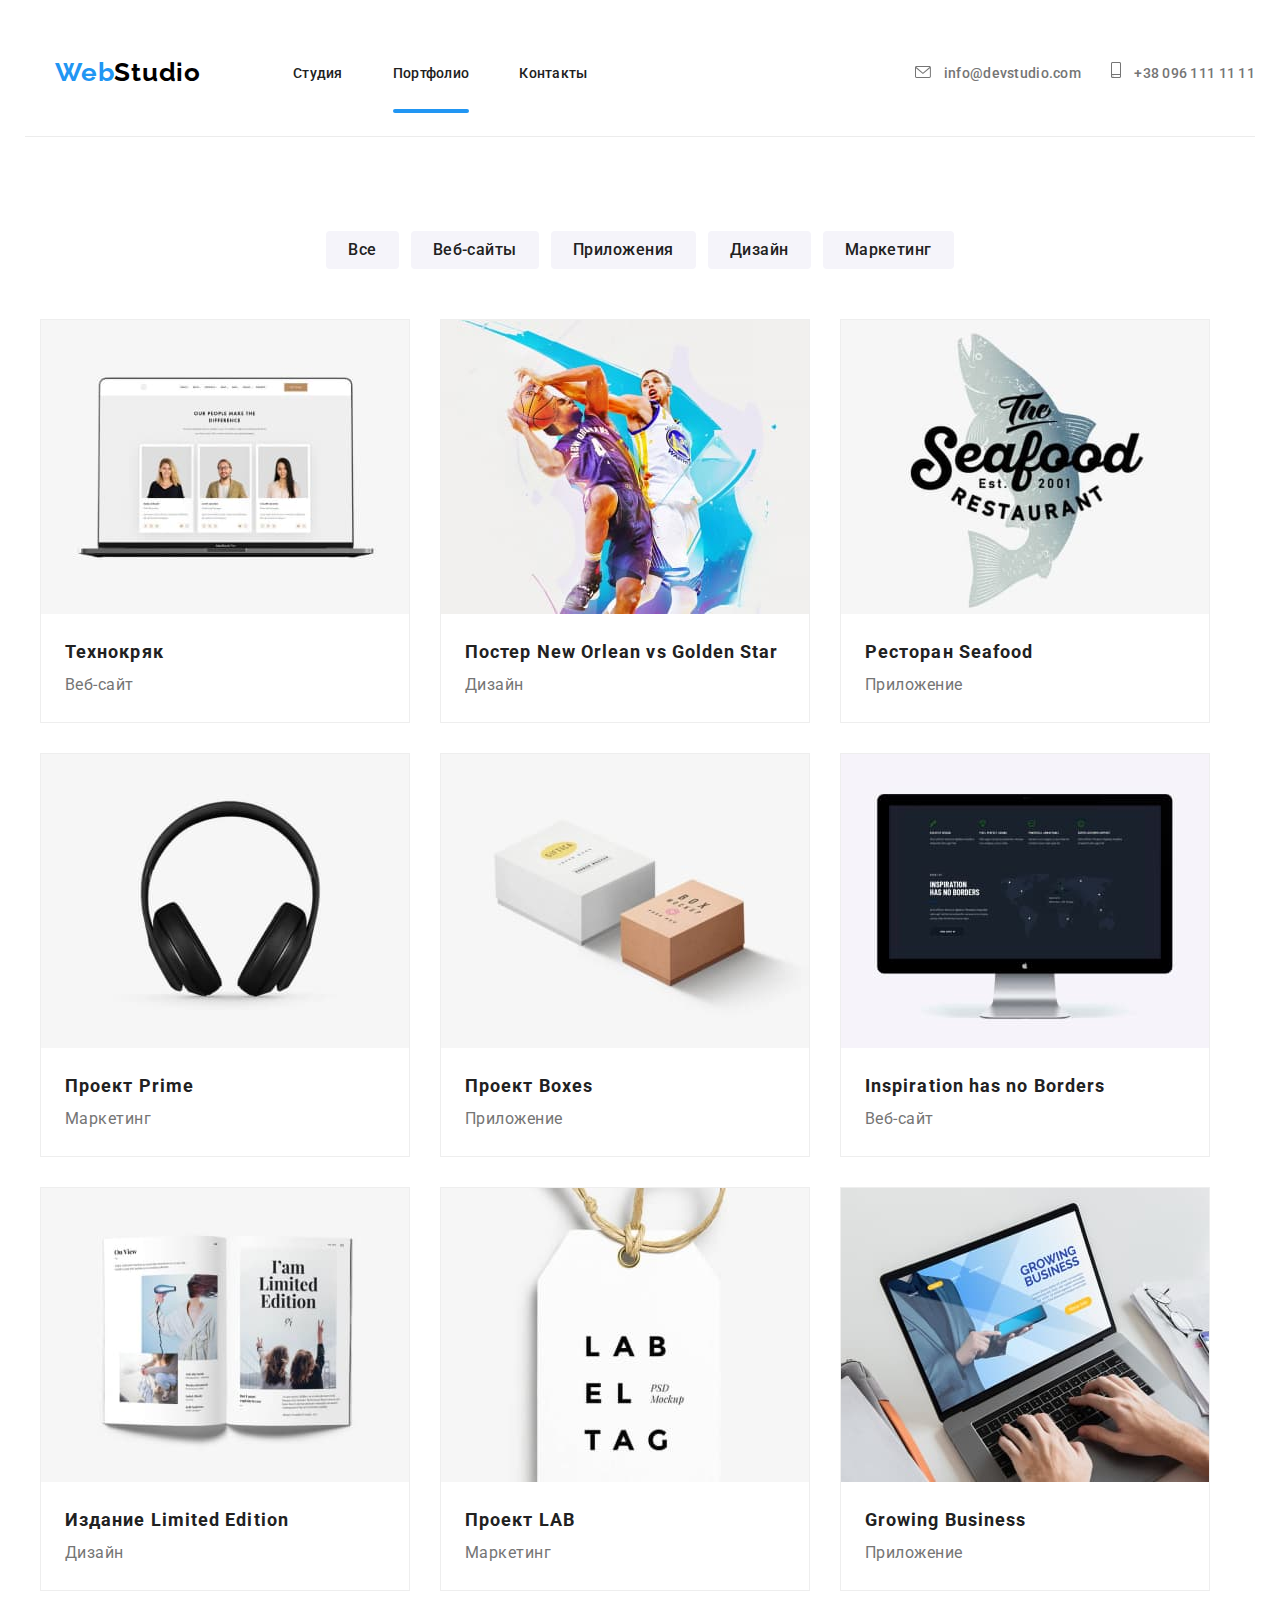
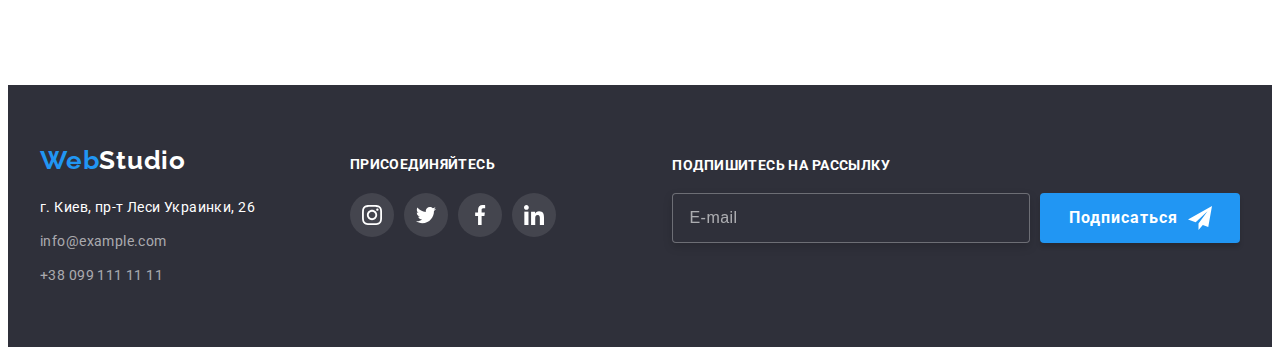
==== commit 18a100ab: "work#8" ====
--- a/portfolio.html
+++ b/portfolio.html
@@ -161,8 +161,8 @@
                   <img
                     class="project-laptop foto-portfolio-tablet"
                     srcset="
-                      ./img/img(laptop).jpg    1x,
-                      ./img/img@2x(laptop).jpg 2x
+                      ./img/foto-portfolio-1.jpg    1x,
+                      ./img/foto-portfolio-1@2x.jpg 2x
                     "
                     src="./img/foto-portfolio-1.jpg"
                     alt="laptop"
@@ -184,7 +184,10 @@
                 <div class="box-portolio">
                   <img
                     class="project-basketball foto-portfolio-tablet"
-                    srcset="./img/img(nba).jpg 1x, ./img/img@2x(nba).jpg 2x"
+                    srcset="
+                      ./img/foto-portfolio-2.jpg    1x,
+                      ./img/foto-portfolio-2@2x.jpg 2x
+                    "
                     src="./img/foto-portfolio-2.jpg"
                     alt="basketball"
                   />
@@ -206,8 +209,8 @@
                   <img
                     class="project-seafood foto-portfolio-tablet"
                     srcset="
-                      ./img/img(sea-food).jpg    1x,
-                      ./img/img@2x(sea-food).jpg 2x
+                      ./img/foto-portfolio-3.jpg    1x,
+                      ./img/foto-portfolio-3@2x.jpg 2x
                     "
                     src="./img/foto-portfolio-3.jpg"
                     alt="seafood"
@@ -230,8 +233,8 @@
                   <img
                     class="project-headphones foto-portfolio-tablet"
                     srcset="
-                      ./img/img(head-fone).jpg    1x,
-                      ./img/img@2x(head-fone).jpg 2x
+                      ./img/foto-portfolio-4.jpg    1x,
+                      ./img/foto-portfolio-4@2x.jpg 2x
                     "
                     src="./img/foto-portfolio-4.jpg"
                     alt="headphones"
@@ -253,7 +256,10 @@
                 <div class="box-portolio">
                   <img
                     class="project-boxes foto-portfolio-tablet"
-                    srcset="./img/img(box).jpg 1x, ./img/img@2x(box).jpg 2x"
+                    srcset="
+                      ./img/foto-portfolio-5.jpg    1x,
+                      ./img/foto-portfolio-5@2x.jpg 2x
+                    "
                     src="./img/foto-portfolio-5.jpg"
                     alt="boxes"
                   />
@@ -274,7 +280,10 @@
                 <div class="box-portolio">
                   <img
                     class="project-tv foto-portfolio-tablet"
-                    srcset="./img/img(mac).jpg 1x, ./img/img@2x(mac).jpg 2x"
+                    srcset="
+                      ./img/foto-portfolio-6.jpg    1x,
+                      ./img/foto-portfolio-6@2x.jpg 2x
+                    "
                     src="./img/foto-portfolio-6.jpg"
                     alt="tv"
                   />
@@ -295,7 +304,10 @@
                 <div class="box-portolio">
                   <img
                     class="project-book foto-portfolio-tablet"
-                    srcset="./img/img(book).jpg 1x, ./img/img@2x(book).jpg 2x"
+                    srcset="
+                      ./img/foto-portfolio-7.jpg    1x,
+                      ./img/foto-portfolio-7@2x.jpg 2x
+                    "
                     src="./img/foto-portfolio-7.jpg"
                     alt="book"
                   />
@@ -316,7 +328,10 @@
                 <div class="box-portolio">
                   <img
                     class="project-lab foto-portfolio-tablet"
-                    srcset="./img/img(lab).jpg 1x, ./img/img@2x(lab).jpg 2x"
+                    srcset="
+                      ./img/foto-portfolio-8.jpg    1x,
+                      ./img/foto-portfolio-8@2x.jpg 2x
+                    "
                     src="./img/foto-portfolio-8.jpg"
                     alt="tag"
                   />
@@ -338,8 +353,8 @@
                   <img
                     class="project-growing-business foto-portfolio-tablet"
                     srcset="
-                      ./img/img(work-laptop).jpg    1x,
-                      ./img/img@2x(work-laptop).jpg 2x
+                      ./img/foto-portfolio-9.jpg    1x,
+                      ./img/foto-portfolio-9@2x.jpg 2x
                     "
                     src="./img/foto-portfolio-9.jpg"
                     alt="business"
--- a/css/main.min.css
+++ b/css/main.min.css
@@ -1,2 +1,2 @@
-:root{--secondary-text-color: #ffffff;--primary-text-color: #afb1b8;--accent-color: #2196f3}body{font-family:"Roboto", sans-serif}h1,h2,h3,h4,h5,h6,p{margin-top:0;margin-bottom:0}ul,ol{margin-top:0;margin-bottom:0;padding-left:0}img{display:block}.footer__links--name-links{font-style:normal;font-weight:bold;font-size:14px;line-height:1.14;letter-spacing:0.03em;text-transform:uppercase;color:var(--secondary-text-color)}.footer__links{display:flex;flex-direction:column;align-items:flex-start;flex-wrap:wrap;margin-left:70px;padding-top:12px}.footer__div-container{display:flex;justify-content:space-between}.social-list-link-footer{display:flex;align-items:center;justify-content:center;width:44px;height:44px;background:#2f303a;background:rgba(255,255,255,0.1);border-radius:50%;transition:background 250ms cubic-bezier(0.4, 0, 0.2, 1)}.social-list-link-footer:focus,.social-list-link-footer:hover{background:var(--accent-color)}.social-list-icon-footer{fill:var(--secondary-text-color)}.footer-label-span{font-family:"Roboto", sans-serif;font-size:14px;font-weight:700;line-height:1.14286;letter-spacing:0.03em;text-transform:uppercase;color:var(--secondary-text-color);display:block}.footer-input-maill{border:1px solid rgba(255,255,255,0.3);box-sizing:border-box;filter:drop-shadow(0px 4px 4px rgba(0,0,0,0.15));border-radius:4px;background:#2f303a;height:50px;width:358px;margin-top:20px;padding-left:16px;color:var(--secondary-text-color)}.footer-input-maill::placeholder{font-size:16px;line-height:20px;display:flex;align-items:center;letter-spacing:0.03em;color:rgba(255,255,255,0.6)}.footer__div-container--footer-form-wraper{display:flex;padding-top:12px;margin-left:92px}.footer-button-subscriber{display:flex;align-items:center;height:50px;padding:10px 10px 10px 29px;background-color:var(--accent-color);box-shadow:0px 4px 4px rgba(0,0,0,0.15);border-radius:4px;margin-left:10px;margin-top:36px;border:none;transition:background 250ms cubic-bezier(0.4, 0, 0.2, 1)}.footer-button-subscriber:focus,.footer-button-subscriber:hover{background:#188ce8}.footer-vector-subscriber{margin-left:10px;margin-right:18px}.footer-button{font-family:"Roboto", sans-serif;font-size:16px;font-weight:700;line-height:1.875;letter-spacing:0.06em;color:var(--secondary-text-color)}.div-footer-button{margin-left:12px;margin-top:48px}.gps{font-style:normal;font-weight:normal;font-size:14px;line-height:1.71;letter-spacing:0.03em;color:var(--secondary-text-color);padding-bottom:10px}.footer{background:#2f303a;padding-top:60px;padding-bottom:60px}.footer__logo{font-family:"Raleway", sans-serif;font-style:normal;font-weight:bold;font-size:26px;line-height:1.18;letter-spacing:0.03em;color:var(--secondary-text-color);text-decoration:none;padding-top:0px;padding-bottom:0px}.footer-nav{display:flex;flex-direction:column;margin-top:20px}.foot-mail{font-style:normal;font-weight:normal;font-size:14px;line-height:1.71;letter-spacing:0.03em;text-decoration:none;color:#ffffff99;transition:color 250ms cubic-bezier(0.4, 0, 0.2, 1)}.foot-mail:hover,.foot-mail:focus{color:var(--accent-color)}.foot-tel{font-style:normal;font-weight:normal;font-size:14px;line-height:1.71;letter-spacing:0.03em;text-decoration:none;color:#ffffff99;transition:color 250ms cubic-bezier(0.4, 0, 0.2, 1)}.foot-tel:hover,.foot-tel:focus{color:var(--accent-color)}.contacts{font-style:normal;font-size:14px;font-weight:500;line-height:1.14286;letter-spacing:0.02em;color:#757575;list-style:none;text-decoration:none;transition:color 250ms cubic-bezier(0.4, 0, 0.2, 1)}.contacts-foot-mail{padding-bottom:10px}.header{border-bottom:1px solid #ececec}.icon-header-tell{width:10px;height:16px;margin-right:10px;transition:fill 250ms cubic-bezier(0.4, 0, 0.2, 1)}.nav-header-link:focus .icon-header-tell,.nav-header-link:hover .icon-header-tell{fill:var(--accent-color)}.icon-header-maill{width:16px;height:12px;margin-right:10px;transition:fill 250ms cubic-bezier(0.4, 0, 0.2, 1)}.nav-header-link:focus .icon-header-maill,.nav-header-link:hover .icon-header-maill{fill:var(--accent-color)}.nav-header__lists{display:flex;align-items:center}.header__nav-contacts{display:flex;align-items:center}.icon-header{width:10px;height:16px}.header__contacts{display:flex;margin-left:auto}.header__logo-webstudio{font-family:"Raleway", sans-serif;font-style:normal;font-weight:bold;font-size:26px;line-height:1.19;letter-spacing:0.03em;color:#000000;text-decoration:none;margin-right:92px}.colortext-logo{color:var(--accent-color)}.nav-header-link{fill:#757575}.nav-header__list{list-style:none}.nav-header__list:not(:last-child){margin-right:50px}.nav-header__list :hover,.nav-header__list :focus{color:var(--accent-color)}.nav-header__list-contacts :hover,.nav-header__list-contacts :focus{color:var(--accent-color)}.contacts-head{font-style:normal;font-size:14px;font-weight:500;line-height:1.14286;letter-spacing:0.02em;color:#757575;list-style:none;text-decoration:none;transition:color 250ms cubic-bezier(0.4, 0, 0.2, 1)}.header__nav-contacts{list-style:none}.nav-header__list-link{position:relative;font-style:normal;font-size:14px;font-weight:500;line-height:1.14286;letter-spacing:0.02em;color:#212121;text-decoration:none;transition:color 250ms cubic-bezier(0.4, 0, 0.2, 1)}.nav-header-line::after{content:"";position:absolute;left:0;bottom:-32px;width:100%;height:4px;background:var(--accent-color);border-radius:2px}.hours-working{padding-bottom:94px}.hours-working-gallery{display:flex}.hours-working-foto:not(:last-child){margin-right:30px}.box-hours-working-foto{position:relative}.description-jobs{width:100%;height:70px;position:absolute;bottom:0;left:0;color:var(--secondary-text-color);background-color:rgba(47,48,58,0.8);font-size:14px;font-weight:700;line-height:1.14286;letter-spacing:0.03em;text-align:center;padding:26px 82px;text-transform:uppercase}.hours-working-title,.our-team-peculiarities{font-style:normal;font-weight:bold;font-size:36px;line-height:1.16;text-align:center;letter-spacing:0.03em;color:#212121}.hours-working-gallery{list-style:none;margin-top:50px}.our-team-list{margin-top:50px;display:flex;list-style:none}.foto-description{padding-top:30px;padding-bottom:30px}.worker-name{font-style:normal;font-size:16px;font-weight:500;line-height:1.1875;text-align:center;letter-spacing:0.03em;color:#212121;margin-bottom:5px}.social-list{display:flex;list-style:none;justify-content:center;margin-top:20px}.social-list-link{display:flex;align-items:center;justify-content:center;width:44px;height:44px;background:var(--secondary-text-color);border-radius:50%;transition:background 250ms cubic-bezier(0.4, 0, 0.2, 1)}.social-list-link:focus,.social-list-link:hover{background:var(--accent-color)}.social-list-icon{fill:var(--primary-text-color);transition:fill 250ms cubic-bezier(0.4, 0, 0.2, 1)}.social-list-link-footer:focus .social-list-icon,.social-list-link-footer:hover .social-list-icon{fill:var(--secondary-text-color)}.social-list-link:focus .social-list-icon,.social-list-link:hover .social-list-icon{fill:var(--secondary-text-color)}.social-list-item:not(:last-child){margin-right:10px}.our-team{background:#f5f4fa;padding-bottom:94px;padding-top:94px}.team{width:270px;height:428px;left:515px;top:1635px;background:var(--secondary-text-color);box-shadow:0px 1px 3px rgba(0,0,0,0.12),0px 1px 1px rgba(0,0,0,0.14),0px 2px 1px rgba(0,0,0,0.2);border-radius:0px 0px 4px 4px}.team:not(:nth-child(4n)){margin-right:30px}.our-team-position{font-weight:normal;font-size:16px;line-height:1.18;text-align:center;letter-spacing:0.03em;color:#757575;margin-top:5px}.div-works{display:flex;flex-wrap:wrap;justify-content:space-between}.peculiarities{padding-top:94px;padding-bottom:94px}.list-work{width:270px;list-style:none}.div-grup{display:flex;align-items:center;justify-content:center;height:120px;width:270px;background:#f5f4fa;border-radius:4px;margin-bottom:30px}.peculiarities-grup{display:flex;width:70px;height:70px}.peculiarities-work{font-style:normal;font-weight:bold;font-size:14px;line-height:1.14;letter-spacing:0.03em;text-transform:uppercase;color:#212121}.work{margin-bottom:10px}.work-description{font-weight:normal;font-size:14px;line-height:1.71;letter-spacing:0.03em;color:#757575}.list-clients{cursor:pointer;list-style:none}.list-clients:not(:last-child){margin-right:30px}.link-clients{fill:var(--primary-text-color);display:block;height:92px;width:100%;border:1px solid #afb1b8;border-radius:4px;padding:16px 31px 16px 31px;transition:fill 250ms cubic-bezier(0.4, 0, 0.2, 1),border 250ms cubic-bezier(0.4, 0, 0.2, 1)}.link-clients:focus,.link-clients:hover{fill:var(--accent-color);border:1px solid #2196f3;border-radius:4px}.list-clients-list{height:92px;width:100%}.div-clients{display:flex}.section-clients{padding-top:94px;padding-bottom:94px}.clients-title{font-style:normal;font-weight:bold;font-size:36px;line-height:1.16;text-align:center;letter-spacing:0.03em;color:#212121;margin-bottom:50px}.hero-description{font-style:normal;font-size:44px;font-weight:900;line-height:1.36364;text-align:center;letter-spacing:0.06em;text-transform:uppercase;color:var(--secondary-text-color);padding-bottom:30px}.section-hero{background-image:linear-gradient(rgba(47,48,58,0.4), rgba(47,48,58,0.4)),url(../img/background.jpg);background-color:#2f303a66;background-position:center;background-size:cover}@media (min-device-pixel-ratio: 2), (min-resolution: 192dpi), (min-resolution: 2dppx){.section-hero{background-image:linear-gradient(rgba(47,48,58,0.4), rgba(47,48,58,0.4)),url("../img/Header img@2x.jpg")}}.div-hero{display:flex;text-align:center;align-items:center;flex-direction:column;justify-content:center;height:600px}.hero-block{width:1200px;padding-left:15px;padding-right:15px}.hero-button{background:var(--accent-color);box-shadow:0px 4px 4px rgba(0,0,0,0.15);border-radius:4px;cursor:pointer;border:0;padding:0 0 0 0}.hero-button:hover,.hero-button:focus{background:#188ce8;box-shadow:0px 4px 4px rgba(0,0,0,0.15);border-radius:4px}.button-name{font-style:normal;font-weight:bold;font-size:16px;line-height:1.87;display:flex;text-align:center;letter-spacing:0.06em;color:var(--secondary-text-color);padding-left:32px;padding-right:32px;padding-top:10px;padding-bottom:10px;border-radius:4px;transition:background 250ms cubic-bezier(0.4, 0, 0.2, 1)}.all-button{display:flex;justify-content:center;margin-bottom:50px}.main-hero-work-portfolio{padding-top:94px;padding-bottom:94px}.backdrop{position:fixed;top:0;left:0;width:100vw;height:100vh;background-color:rgba(0,0,0,0.2);transition:opacity 250ms cubic-bezier(0.4, 0, 0.2, 1),visibility 250ms cubic-bezier(0.4, 0, 0.2, 1)}.backdrop.is-hidden{opacity:0;visibility:hidden;pointer-events:none}.modal{position:absolute;top:50%;left:50%;transform:translate(-50%, -50%);width:528px;height:580px;background-color:var(--secondary-text-color);box-shadow:0px 1px 3px rgba(0,0,0,0.12),0px 1px 1px rgba(0,0,0,0.14),0px 2px 1px rgba(0,0,0,0.2);border-radius:4px;padding:40px}.modal-close-btn{position:absolute;top:8px;right:8px;display:flex;justify-content:center;align-items:center;width:30px;height:30px;background-color:transparent;border-radius:50%;border:1px solid rgba(0,0,0,0.1);box-sizing:border-box;cursor:pointer}.modal-close-btn:focus .modal-close-icon,.modal-close-btn:hover .modal-close-icon{fill:var(--accent-color)}.contacts-form-description{font-family:"Roboto", sans-serif;font-size:20px;font-weight:700;line-height:1.15;text-align:center;letter-spacing:0.03em;color:#212121;margin-bottom:12px}.contact-form-input{width:100%;height:40px;border:1px solid rgba(33,33,33,0.2);box-sizing:border-box;border-radius:4px;padding-left:42px;transition:border-color 250ms cubic-bezier(0.4, 0, 0.2, 1)}.contact-form-input:focus{outline:none;border-color:var(--accent-color)}.contact-form-field{display:block;margin-top:10px}.contact-form-name{font-family:"Roboto", sans-serif;font-size:12px;font-weight:400;line-height:1.16667;letter-spacing:0.01em;color:#757575;display:block;margin-bottom:4px}.contact-form-comment{border:1px solid rgba(33,33,33,0.2);box-sizing:border-box;border-radius:4px;padding:12px 16px;resize:none;transition:border-color 250ms cubic-bezier(0.4, 0, 0.2, 1);width:100%;height:120px;margin-bottom:20px}.contact-form-comment:focus{outline:none;border-color:var(--accent-color)}.contact-form-comment::placeholder{font-family:"Roboto", sans-serif;font-size:14px;font-weight:400;line-height:1.14286;letter-spacing:0.01em;color:rgba(117,117,117,0.5)}.contact-form-span{position:relative;margin-top:4px}.contact-form-icon{position:absolute;top:50%;left:12px;transform:translateY(-50%);display:block;padding:2px;transition:fill 250ms cubic-bezier(0.4, 0, 0.2, 1)}.contact-form-input:focus+.contact-form-icon{fill:var(--accent-color)}.contact-form-checkbox-label{display:flex;align-items:center;justify-content:center;font-size:14px;font-weight:400;line-height:1.71429;letter-spacing:0.03em;color:#757575}.contact-form-checkbox:checked+.contact-form-checkbox-label::before{border:none;background-image:url("../img/icon-check.jpg")}.contact-form-checkbox-label::before{display:inline-block;width:16px;height:16px;border:solid 2px #212121;border-radius:2px;cursor:pointer;content:"";margin-right:8px}.contact-form-checkbox-link{color:var(--accent-color)}.contact-form-checkbox-wrapper{position:relative}.contact-form-checkbox{position:absolute;z-index:-1;opacity:0;user-select:none}.contact-form-submit-btn{font-family:"Roboto", sans-serif;font-size:16px;font-weight:700;line-height:1.875;display:flex;margin:0 auto;margin-top:30px;background:var(--accent-color);color:var(--secondary-text-color);box-shadow:0px 4px 4px rgba(0,0,0,0.15);border-radius:4px;padding:10px 56px;border:none;align-items:center;text-align:center;letter-spacing:0.06em;transition:background 250ms cubic-bezier(0.4, 0, 0.2, 1)}.contact-form-submit-btn:focus,.contact-form-submit-btn:hover{background:#188ce8;box-shadow:0px 4px 4px rgba(0,0,0,0.15);border-radius:4px}.list-button{list-style:none}.foto-description-portfolio{display:flex;flex-direction:column;padding:20px 24px 20px 24px}.button-portfolio{font-family:"Roboto", sans-serif;font-style:normal;font-size:16px;font-weight:500;line-height:1.625;text-align:center;letter-spacing:0.03em;color:#212121;padding:6px 22px 6px 22px;background:#f5f4fa;border-radius:4px;cursor:pointer;border:0;transition:background 250ms cubic-bezier(0.4, 0, 0.2, 1),color 250ms cubic-bezier(0.4, 0, 0.2, 1)}.button-portfolio:not(:last-child){margin-right:8px}.button-portfolio:focus,.button-portfolio:hover{background:var(--accent-color);box-shadow:0px 3px 1px rgba(0,0,0,0.1),0px 1px 2px rgba(0,0,0,0.08),0px 2px 2px rgba(0,0,0,0.12);border-radius:4px;color:var(--secondary-text-color)}.list-hero{list-style:none;display:flex;flex-wrap:wrap}.foto-portfolio{width:370px;height:404px;background:var(--secondary-text-color);border:1px solid #eeeeee;box-sizing:border-box;cursor:pointer}.foto-portfolio:not(:nth-child(3n)){margin-right:30px}.foto-portfolio:nth-last-child(n+4){margin-bottom:30px}.links-foto-portfolio{display:block;text-decoration:none}.links-foto-portfolio:focus,.links-foto-portfolio:hover{box-shadow:0px 1px 1px rgba(0,0,0,0.12),0px 4px 4px rgba(0,0,0,0.06),1px 4px 6px rgba(0,0,0,0.16)}.box-portolio{position:relative;overflow:hidden}.description-foto-portfolio{position:absolute;background:rgba(33,150,243,0.902);left:0;top:0;text-align:center;padding:63px 24px;width:100%;height:100%;font-size:18px;font-weight:400;line-height:1.55556;letter-spacing:0.03em;color:var(--secondary-text-color);transform:translateY(100%);transition:transform 250ms cubic-bezier(0.4, 0, 0.2, 1)}.links-foto-portfolio:focus .description-foto-portfolio,.links-foto-portfolio:hover .description-foto-portfolio{text-align:start;transform:translateY(0%)}.name-project{font-style:normal;font-weight:bold;font-size:18px;line-height:2;letter-spacing:0.06em;color:#212121}.description-project{font-weight:normal;font-size:16px;line-height:1.87;letter-spacing:0.03em;color:#757575}@media screen and (max-width: 767px){body{width:480px;margin:0 auto}.nav-header{display:none}.header__contacts{display:none}.hours-working{display:none}.header{width:480px;margin-left:auto;margin-right:auto}.header{position:relative;background-color:#ffffff}.header__container{display:flex;justify-content:space-between;align-items:center;flex-wrap:wrap;padding-right:15px;padding-left:15px}.header__logo-webstudio{padding-top:26px;padding-bottom:26px}.header__logo-webstudio{font-family:"Raleway", sans-serif;font-style:normal;font-weight:bold;font-size:26px;line-height:1.19;letter-spacing:0.03em;color:#000000;text-decoration:none;margin-right:0}.colortext-logo{color:var(--accent-color)}.section-container{padding:60px 15px}.mobile-container{width:480px;margin-left:auto;margin-right:auto}.mobile-menu__lists--list{font-size:40px;font-weight:500;line-height:1.175;letter-spacing:0.02em;list-style:none}.mobile-menu__lists--list:not(:last-child){margin-bottom:32px}.mobile-menu__lists--list:last-child{margin-bottom:302px}.mobile-menu__lists--link{color:#212121;text-decoration:none}.mobile-menu__link-color{color:#2196f3}.mobile-menu-tell{font-size:34px;font-weight:500;line-height:1.17647;letter-spacing:0.02em;color:#2196f3}.mobile-menu-tell-list{margin-bottom:32px}.mobile-menu-maill-list{margin-bottom:32px}.mobile-menu-maill{font-size:24px;font-weight:500;line-height:1.16667;letter-spacing:0.02em;color:#757575}.mobile-menu__contacts-link{font-family:"Roboto", sans-serif;font-style:normal;text-decoration:none}.mobile-menu__contacts-list{list-style:none}.social-media-link{font-style:normal;font-size:18px;font-weight:500;line-height:1.22222;letter-spacing:0.02em;color:#2196f3;text-decoration:none}.social-media-list{list-style:none}.social-media-lists{display:flex}.mobile-menu__lists{padding-right:212px}.social-media-list:not(:first-child){padding-left:10px}.social-media-list:not(:last-child){padding-right:10px;border-right:1px solid rgba(33,33,33,0.2)}.social-media-list:last-child{margin-right:40px}.mobile-menu__close-btn:focus .mobile-menu__close-icon,.mobile-menu-btn:focus .mobile-menu-btn__icon{fill:#2196f3}.mobile-menu__close-icon,.mobile-menu-btn__icon{transition:fill 250ms cubic-bezier(0.4, 0, 0.2, 1)}.mobile-menu-btn{background-color:transparent;border:none;padding:0;line-height:0}.mobile-menu-btn__icon{fill:#212121}.mobile-menu{z-index:2;position:absolute;top:0;left:0;width:100%;height:100vh;overflow:auto;background:#ffffff;box-shadow:0px 4px 8px rgba(0,0,0,0.04),0px 2px 4px rgba(0,0,0,0.08),0px 1px 3px rgba(0,0,0,0.16);opacity:0;visibility:hidden;pointer-events:none;transition:opacity 250ms cubic-bezier(0.4, 0, 0.2, 1),visibility 250ms cubic-bezier(0.4, 0, 0.2, 1)}.mobile-menu.is-open{opacity:1;visibility:visible;pointer-events:auto}.mobile-menu__close-btn{position:absolute;top:20px;right:15px;background-color:transparent;border:none;padding:0;line-height:0}.mobile-menu__container{position:relative;padding-top:48px;padding-bottom:48px;padding-left:40px;padding-right:80px}.hero-block{width:480px;height:400px;padding:118px 60px;display:flex;justify-content:normal}.section-hero{width:480px;height:400px;margin:0 auto}.hero-description{font-family:"Roboto", sans-serif;font-style:normal;font-size:26px;font-weight:900;line-height:1.61538;text-align:center;letter-spacing:0.06em;text-transform:uppercase;color:#ffffff}.hero-button{margin-bottom:118px}.peculiarities{padding-top:60px;padding-bottom:60px}.container{width:480px;margin:0 auto}.div-works{display:flex;flex-wrap:wrap;justify-content:center}.div-grup{width:450px}.list-work{width:450px}.peculiarities-work{display:flex;justify-content:center}.our-team-list{display:flex;flex-direction:column;align-items:center;margin-top:0}.team{width:450px;height:622px}.team:not(:last-child){margin-bottom:30px}.team:last-child{margin-bottom:60px}.team:not(:nth-child(4n)){margin-right:0}.our-team-peculiarities{margin-bottom:30px}.foto-mobil{width:450px;height:460px}.section-clients{padding-top:60px;padding-bottom:60px}.div-clients{display:flex;flex-wrap:wrap;justify-content:space-between;padding-left:15px;padding-right:15px}.clients-title{margin-bottom:30px}.list-clients:not(:last-child){margin-right:0}.list-clients:not(:nth-last-child(-n+2)){margin-bottom:30px}.link-clients{display:flex;align-items:center;padding:0}.list-clients{width:210px;height:92px;padding:0}.list-clients-last{margin-bottom:60px}.link-clients-icon{margin:0 auto}.footer__div-container{display:flex;flex-direction:column;align-items:center}.footer-div{display:flex;flex-direction:column;align-items:center}.footer-nav{display:flex;flex-direction:column;margin-top:20px;align-items:center}.footer__links{align-items:center;margin-left:0}.footer__div-container--footer-form-wraper{margin-left:0;flex-direction:column;align-items:center}.footer-label-span{display:flex;justify-content:center}.footer-input-maill{width:450px;margin-left:15px;margin-right:15px}.footer__container{display:flex;justify-content:center;align-items:center;flex-wrap:wrap;padding-right:15px;padding-left:15px;width:480px;margin-left:auto;margin-right:auto}.modal{width:450px;height:608px;padding:40px}.backdrop{width:480px;height:100%}.footer-button-subscriber{margin-left:0}.contact-form-checkbox-label{font-size:12px;font-weight:400;line-height:1.16667}.contact-form-checkbox-label::before{margin-right:7px}.main-hero-work-portfolio{width:480px;padding-left:15px;padding-right:15px;padding-top:60px;padding-bottom:60px}.all-button{margin-bottom:40px}.foto-portfolio{width:450px}.foto-portfolio:not(:nth-child(3n)){margin-right:0}.list-hero{flex-direction:column;flex-wrap:nowrap}}@media screen and (min-width: 768px) and (max-width: 1199px){.header__container{padding-left:15px;padding-right:15px;display:flex;align-items:center;height:80px;margin:0 auto}.mobile-menu-btn{display:none}.mobile-menu{display:none}.hours-working{display:none}.header__nav-contacts{flex-direction:column;align-items:normal}.header__contacts{margin-left:73px}.hero-block{width:768px;margin:0 auto}.section-hero{width:768px;height:400px;margin:0 auto}.div-hero{height:400px}.div-works{width:768px;padding-left:15px;padding-right:15px;margin:0 auto;justify-content:normal}.our-team{width:768px;margin:0 auto;padding:0 15px}.team{width:354px;height:536px;margin-bottom:30px}.our-team-list{flex-wrap:wrap}.team:not(:nth-child(4n)){margin-right:0}.foto-mobil{width:354px;height:374px}.team:nth-child(2n+1){margin-right:30px}.our-team-product-marketing{margin-bottom:60px}.our-team-designer{margin-bottom:60px}.our-team-peculiarities{padding-top:60px}.div-grup{width:354px}.list-work{width:354px}.list-work:nth-child(2n+1){margin-right:30px}.section-clients{width:768px;padding-left:15px;padding-right:15px;margin:0 auto}.div-clients{flex-wrap:wrap;justify-content:space-between}.link-clients{width:226px;padding:16px 60px}.list-clients:not(:last-child){margin-right:0}.list-clients:not(:nth-last-child(-n+3)){margin-bottom:30px}.footer__container{width:768px;padding-left:15px;padding-right:15px;margin:0 auto}.footer__div-container{display:flex;flex-wrap:wrap;width:768px;margin:0 auto}.footer__logo{margin-left:115px}.footer-nav{align-items:center;margin-left:76px}.footer__links{align-items:center;margin-right:89px}.footer__div-container--footer-form-wraper{padding-top:60px;flex-direction:column;align-items:center;margin:0 auto}.footer-label-span{width:219px;margin:0 auto}.footer-input-maill{width:450px}.header__logo-webstudio{margin-right:88px}.contacts-head{display:flex;font-size:12px;font-weight:500;line-height:1.16667}.icon-header-maill{margin-right:8px;margin-bottom:10px}}@media screen and (min-width: 768px) and (max-width: 1199px) and (min-device-pixel-ratio: 2), screen and (min-width: 768px) and (max-width: 1199px) and (min-resolution: 192dpi), screen and (min-width: 768px) and (max-width: 1199px) and (min-resolution: 2dppx){.section-hero{background-image:linear-gradient(rgba(47,48,58,0.4), rgba(47,48,58,0.4)),url("../img/Header-background-tablet.jpg")}}@media screen and (min-width: 768px) and (max-width: 1199px){.list-hero{width:768px;padding-left:15px;padding-right:15px;margin:0 auto}.foto-portfolio{width:354px}.foto-portfolio:not(:nth-child(3n)){margin-right:0}.foto-portfolio:nth-child(2n+1){margin-right:30px}.foto-portfolio-tablet{width:354px}.main-hero-work-portfolio{padding-top:60px;padding-bottom:60px}}@media screen and (min-width: 480px){.backdrop{width:100vw}}@media screen and (min-width: 768px){.header__container{width:768px}.mobile-menu-btn{display:none}.mobile-menu{display:none}}@media screen and (min-width: 1200px){.container{width:1200px;margin-left:auto;margin-right:auto}.header-container{display:flex;align-items:center;padding-top:24px;padding-bottom:24px}.header__container{display:flex;align-items:center;width:1200px;height:80px;padding-top:24px;padding-bottom:24px;padding-left:15px;padding-right:15px}.contacts-head-maill{margin-right:30px}.foto-portfolio-tablet{width:370px}}
+:root{--secondary-text-color: #ffffff;--primary-text-color: #afb1b8;--accent-color: #2196f3}body{font-family:"Roboto", sans-serif}h1,h2,h3,h4,h5,h6,p{margin-top:0;margin-bottom:0}ul,ol{margin-top:0;margin-bottom:0;padding-left:0}img{display:block}.footer__links--name-links{font-style:normal;font-weight:bold;font-size:14px;line-height:1.14;letter-spacing:0.03em;text-transform:uppercase;color:var(--secondary-text-color)}.footer__links{display:flex;flex-direction:column;align-items:flex-start;flex-wrap:wrap;margin-left:70px;padding-top:12px}.footer__div-container{display:flex;justify-content:space-between}.social-list-link-footer{display:flex;align-items:center;justify-content:center;width:44px;height:44px;background:#2f303a;background:rgba(255,255,255,0.1);border-radius:50%;transition:background 250ms cubic-bezier(0.4, 0, 0.2, 1)}.social-list-link-footer:focus,.social-list-link-footer:hover{background:var(--accent-color)}.social-list-icon-footer{fill:var(--secondary-text-color)}.footer-label-span{font-family:"Roboto", sans-serif;font-size:14px;font-weight:700;line-height:1.14286;letter-spacing:0.03em;text-transform:uppercase;color:var(--secondary-text-color);display:block}.footer-input-maill{border:1px solid rgba(255,255,255,0.3);box-sizing:border-box;filter:drop-shadow(0px 4px 4px rgba(0,0,0,0.15));border-radius:4px;background:#2f303a;height:50px;width:358px;margin-top:20px;padding-left:16px;color:var(--secondary-text-color)}.footer-input-maill::placeholder{font-size:16px;line-height:20px;display:flex;align-items:center;letter-spacing:0.03em;color:rgba(255,255,255,0.6)}.footer__div-container--footer-form-wraper{display:flex;padding-top:12px;margin-left:92px}.footer-button-subscriber{display:flex;align-items:center;height:50px;padding:10px 10px 10px 29px;background-color:var(--accent-color);box-shadow:0px 4px 4px rgba(0,0,0,0.15);border-radius:4px;margin-left:10px;margin-top:36px;border:none;transition:background 250ms cubic-bezier(0.4, 0, 0.2, 1)}.footer-button-subscriber:focus,.footer-button-subscriber:hover{background:#188ce8}.footer-vector-subscriber{margin-left:10px;margin-right:18px}.footer-button{font-family:"Roboto", sans-serif;font-size:16px;font-weight:700;line-height:1.875;letter-spacing:0.06em;color:var(--secondary-text-color)}.div-footer-button{margin-left:12px;margin-top:48px}.gps{font-style:normal;font-weight:normal;font-size:14px;line-height:1.71;letter-spacing:0.03em;color:var(--secondary-text-color);padding-bottom:10px}.footer{background:#2f303a;padding-top:60px;padding-bottom:60px}.footer__logo{font-family:"Raleway", sans-serif;font-style:normal;font-weight:bold;font-size:26px;line-height:1.18;letter-spacing:0.03em;color:var(--secondary-text-color);text-decoration:none;padding-top:0px;padding-bottom:0px}.footer-nav{display:flex;flex-direction:column;margin-top:20px}.foot-mail{font-style:normal;font-weight:normal;font-size:14px;line-height:1.71;letter-spacing:0.03em;text-decoration:none;color:#ffffff99;transition:color 250ms cubic-bezier(0.4, 0, 0.2, 1)}.foot-mail:hover,.foot-mail:focus{color:var(--accent-color)}.foot-tel{font-style:normal;font-weight:normal;font-size:14px;line-height:1.71;letter-spacing:0.03em;text-decoration:none;color:#ffffff99;transition:color 250ms cubic-bezier(0.4, 0, 0.2, 1)}.foot-tel:hover,.foot-tel:focus{color:var(--accent-color)}.contacts{font-style:normal;font-size:14px;font-weight:500;line-height:1.14286;letter-spacing:0.02em;color:#757575;list-style:none;text-decoration:none;transition:color 250ms cubic-bezier(0.4, 0, 0.2, 1)}.contacts-foot-mail{padding-bottom:10px}.header{border-bottom:1px solid #ececec}.icon-header-tell{width:10px;height:16px;margin-right:10px;transition:fill 250ms cubic-bezier(0.4, 0, 0.2, 1)}.nav-header-link:focus .icon-header-tell,.nav-header-link:hover .icon-header-tell{fill:var(--accent-color)}.icon-header-maill{width:16px;height:12px;margin-right:10px;transition:fill 250ms cubic-bezier(0.4, 0, 0.2, 1)}.nav-header-link:focus .icon-header-maill,.nav-header-link:hover .icon-header-maill{fill:var(--accent-color)}.nav-header__lists{display:flex;align-items:center}.header__nav-contacts{display:flex;align-items:center}.icon-header{width:10px;height:16px}.header__contacts{display:flex;margin-left:auto}.header__logo-webstudio{font-family:"Raleway", sans-serif;font-style:normal;font-weight:bold;font-size:26px;line-height:1.19;letter-spacing:0.03em;color:#000000;text-decoration:none;margin-right:92px}.colortext-logo{color:var(--accent-color)}.nav-header-link{fill:#757575}.nav-header__list{list-style:none}.nav-header__list:not(:last-child){margin-right:50px}.nav-header__list :hover,.nav-header__list :focus{color:var(--accent-color)}.nav-header__list-contacts :hover,.nav-header__list-contacts :focus{color:var(--accent-color)}.contacts-head{font-style:normal;font-size:14px;font-weight:500;line-height:1.14286;letter-spacing:0.02em;color:#757575;list-style:none;text-decoration:none;transition:color 250ms cubic-bezier(0.4, 0, 0.2, 1)}.header__nav-contacts{list-style:none}.nav-header__list-link{position:relative;font-style:normal;font-size:14px;font-weight:500;line-height:1.14286;letter-spacing:0.02em;color:#212121;text-decoration:none;transition:color 250ms cubic-bezier(0.4, 0, 0.2, 1)}.nav-header-line::after{content:"";position:absolute;left:0;bottom:-32px;width:100%;height:4px;background:var(--accent-color);border-radius:2px}.hours-working{padding-bottom:94px}.hours-working-gallery{display:flex}.hours-working-foto:not(:last-child){margin-right:30px}.box-hours-working-foto{position:relative}.description-jobs{width:100%;height:70px;position:absolute;bottom:0;left:0;color:var(--secondary-text-color);background-color:rgba(47,48,58,0.8);font-size:14px;font-weight:700;line-height:1.14286;letter-spacing:0.03em;text-align:center;padding:26px 82px;text-transform:uppercase}.hours-working-title,.our-team-peculiarities{font-style:normal;font-weight:bold;font-size:36px;line-height:1.16;text-align:center;letter-spacing:0.03em;color:#212121}.hours-working-gallery{list-style:none;margin-top:50px}.our-team-list{margin-top:50px;display:flex;list-style:none}.foto-description{padding-top:30px;padding-bottom:30px}.worker-name{font-style:normal;font-size:16px;font-weight:500;line-height:1.1875;text-align:center;letter-spacing:0.03em;color:#212121;margin-bottom:5px}.social-list{display:flex;list-style:none;justify-content:center;margin-top:20px}.social-list-link{display:flex;align-items:center;justify-content:center;width:44px;height:44px;background:var(--secondary-text-color);border-radius:50%;transition:background 250ms cubic-bezier(0.4, 0, 0.2, 1)}.social-list-link:focus,.social-list-link:hover{background:var(--accent-color)}.social-list-icon{fill:var(--primary-text-color);transition:fill 250ms cubic-bezier(0.4, 0, 0.2, 1)}.social-list-link-footer:focus .social-list-icon,.social-list-link-footer:hover .social-list-icon{fill:var(--secondary-text-color)}.social-list-link:focus .social-list-icon,.social-list-link:hover .social-list-icon{fill:var(--secondary-text-color)}.social-list-item:not(:last-child){margin-right:10px}.our-team{background:#f5f4fa;padding-bottom:94px;padding-top:94px}.team{width:270px;height:428px;left:515px;top:1635px;background:var(--secondary-text-color);box-shadow:0px 1px 3px rgba(0,0,0,0.12),0px 1px 1px rgba(0,0,0,0.14),0px 2px 1px rgba(0,0,0,0.2);border-radius:0px 0px 4px 4px}.team:not(:nth-child(4n)){margin-right:30px}.our-team-position{font-weight:normal;font-size:16px;line-height:1.18;text-align:center;letter-spacing:0.03em;color:#757575;margin-top:5px}.div-works{display:flex;flex-wrap:wrap}.peculiarities{padding-top:94px;padding-bottom:94px}.list-work{width:270px;list-style:none}.div-grup{display:flex;align-items:center;justify-content:center;height:120px;width:270px;background:#f5f4fa;border-radius:4px;margin-bottom:30px}.peculiarities-grup{display:flex;width:70px;height:70px}.peculiarities-work{font-style:normal;font-weight:bold;font-size:14px;line-height:1.14;letter-spacing:0.03em;text-transform:uppercase;color:#212121}.work{margin-bottom:10px}.work-description{font-weight:normal;font-size:14px;line-height:1.71;letter-spacing:0.03em;color:#757575}.list-clients{cursor:pointer;list-style:none}.list-clients:not(:last-child){margin-right:30px}.link-clients{fill:var(--primary-text-color);display:block;height:92px;width:100%;border:1px solid #afb1b8;border-radius:4px;padding:16px 31px 16px 31px;transition:fill 250ms cubic-bezier(0.4, 0, 0.2, 1),border 250ms cubic-bezier(0.4, 0, 0.2, 1)}.link-clients:focus,.link-clients:hover{fill:var(--accent-color);border:1px solid #2196f3;border-radius:4px}.list-clients-list{height:92px;width:100%}.div-clients{display:flex}.section-clients{padding-top:94px;padding-bottom:94px}.clients-title{font-style:normal;font-weight:bold;font-size:36px;line-height:1.16;text-align:center;letter-spacing:0.03em;color:#212121;margin-bottom:50px}.hero-description{font-style:normal;font-size:44px;font-weight:900;line-height:1.36364;text-align:center;letter-spacing:0.06em;text-transform:uppercase;color:var(--secondary-text-color);padding-bottom:30px}.section-hero{background-image:linear-gradient(rgba(47,48,58,0.4), rgba(47,48,58,0.4)),url(../img/background.jpg);background-color:#2f303a66;background-position:center;background-size:cover}@media (min-device-pixel-ratio: 2), (min-resolution: 192dpi), (min-resolution: 2dppx){.section-hero{background-image:linear-gradient(rgba(47,48,58,0.4), rgba(47,48,58,0.4)),url("../img/Header img@2x.jpg")}}.div-hero{display:flex;text-align:center;align-items:center;flex-direction:column;justify-content:center;height:600px}.hero-block{width:1200px;padding-left:15px;padding-right:15px}.hero-button{background:var(--accent-color);box-shadow:0px 4px 4px rgba(0,0,0,0.15);border-radius:4px;cursor:pointer;border:0;padding:0 0 0 0}.hero-button:hover,.hero-button:focus{background:#188ce8;box-shadow:0px 4px 4px rgba(0,0,0,0.15);border-radius:4px}.button-name{font-style:normal;font-weight:bold;font-size:16px;line-height:1.87;display:flex;text-align:center;letter-spacing:0.06em;color:var(--secondary-text-color);padding-left:32px;padding-right:32px;padding-top:10px;padding-bottom:10px;border-radius:4px;transition:background 250ms cubic-bezier(0.4, 0, 0.2, 1)}.all-button{display:flex;justify-content:center;margin-bottom:50px}.main-hero-work-portfolio{padding-top:94px;padding-bottom:94px}.backdrop{position:fixed;top:0;left:0;width:100vw;height:100vh;background-color:rgba(0,0,0,0.2);transition:opacity 250ms cubic-bezier(0.4, 0, 0.2, 1),visibility 250ms cubic-bezier(0.4, 0, 0.2, 1)}.backdrop.is-hidden{opacity:0;visibility:hidden;pointer-events:none}.modal{position:absolute;top:50%;left:50%;transform:translate(-50%, -50%);width:528px;height:580px;background-color:var(--secondary-text-color);box-shadow:0px 1px 3px rgba(0,0,0,0.12),0px 1px 1px rgba(0,0,0,0.14),0px 2px 1px rgba(0,0,0,0.2);border-radius:4px;padding:40px}.modal-close-btn{position:absolute;top:8px;right:8px;display:flex;justify-content:center;align-items:center;width:30px;height:30px;background-color:transparent;border-radius:50%;border:1px solid rgba(0,0,0,0.1);box-sizing:border-box;cursor:pointer}.modal-close-btn:focus .modal-close-icon,.modal-close-btn:hover .modal-close-icon{fill:var(--accent-color)}.contacts-form-description{font-family:"Roboto", sans-serif;font-size:20px;font-weight:700;line-height:1.15;text-align:center;letter-spacing:0.03em;color:#212121;margin-bottom:12px}.contact-form-input{width:100%;height:40px;border:1px solid rgba(33,33,33,0.2);box-sizing:border-box;border-radius:4px;padding-left:42px;transition:border-color 250ms cubic-bezier(0.4, 0, 0.2, 1)}.contact-form-input:focus{outline:none;border-color:var(--accent-color)}.contact-form-field{display:block;margin-top:10px}.contact-form-name{font-family:"Roboto", sans-serif;font-size:12px;font-weight:400;line-height:1.16667;letter-spacing:0.01em;color:#757575;display:block;margin-bottom:4px}.contact-form-comment{border:1px solid rgba(33,33,33,0.2);box-sizing:border-box;border-radius:4px;padding:12px 16px;resize:none;transition:border-color 250ms cubic-bezier(0.4, 0, 0.2, 1);width:100%;height:120px;margin-bottom:20px}.contact-form-comment:focus{outline:none;border-color:var(--accent-color)}.contact-form-comment::placeholder{font-family:"Roboto", sans-serif;font-size:14px;font-weight:400;line-height:1.14286;letter-spacing:0.01em;color:rgba(117,117,117,0.5)}.contact-form-span{position:relative;margin-top:4px}.contact-form-icon{position:absolute;top:50%;left:12px;transform:translateY(-50%);display:block;padding:2px;transition:fill 250ms cubic-bezier(0.4, 0, 0.2, 1)}.contact-form-input:focus+.contact-form-icon{fill:var(--accent-color)}.contact-form-checkbox-label{display:flex;align-items:center;justify-content:center;font-size:14px;font-weight:400;line-height:1.71429;letter-spacing:0.03em;color:#757575}.contact-form-checkbox:checked+.contact-form-checkbox-label::before{border:none;background-image:url("../img/icon-check.jpg")}.contact-form-checkbox-label::before{display:inline-block;width:16px;height:16px;border:solid 2px #212121;border-radius:2px;cursor:pointer;content:"";margin-right:8px}.contact-form-checkbox-link{color:var(--accent-color)}.contact-form-checkbox-wrapper{position:relative}.contact-form-checkbox{position:absolute;z-index:-1;opacity:0;user-select:none}.contact-form-submit-btn{font-family:"Roboto", sans-serif;font-size:16px;font-weight:700;line-height:1.875;display:flex;margin:0 auto;margin-top:30px;background:var(--accent-color);color:var(--secondary-text-color);box-shadow:0px 4px 4px rgba(0,0,0,0.15);border-radius:4px;padding:10px 56px;border:none;align-items:center;text-align:center;letter-spacing:0.06em;transition:background 250ms cubic-bezier(0.4, 0, 0.2, 1)}.contact-form-submit-btn:focus,.contact-form-submit-btn:hover{background:#188ce8;box-shadow:0px 4px 4px rgba(0,0,0,0.15);border-radius:4px}.list-button{list-style:none}.foto-description-portfolio{display:flex;flex-direction:column;padding:20px 24px 20px 24px}.button-portfolio{font-family:"Roboto", sans-serif;font-style:normal;font-size:16px;font-weight:500;line-height:1.625;text-align:center;letter-spacing:0.03em;color:#212121;padding:6px 22px 6px 22px;background:#f5f4fa;border-radius:4px;cursor:pointer;border:0;transition:background 250ms cubic-bezier(0.4, 0, 0.2, 1),color 250ms cubic-bezier(0.4, 0, 0.2, 1)}.button-portfolio:not(:last-child){margin-right:8px}.button-portfolio:focus,.button-portfolio:hover{background:var(--accent-color);box-shadow:0px 3px 1px rgba(0,0,0,0.1),0px 1px 2px rgba(0,0,0,0.08),0px 2px 2px rgba(0,0,0,0.12);border-radius:4px;color:var(--secondary-text-color)}.list-hero{list-style:none;display:flex;flex-wrap:wrap}.foto-portfolio{width:370px;height:404px;background:var(--secondary-text-color);border:1px solid #eeeeee;box-sizing:border-box;cursor:pointer}.foto-portfolio:not(:nth-child(3n)){margin-right:30px}.foto-portfolio:nth-last-child(n+4){margin-bottom:30px}.links-foto-portfolio{display:block;text-decoration:none}.links-foto-portfolio:focus,.links-foto-portfolio:hover{box-shadow:0px 1px 1px rgba(0,0,0,0.12),0px 4px 4px rgba(0,0,0,0.06),1px 4px 6px rgba(0,0,0,0.16)}.box-portolio{position:relative;overflow:hidden}.description-foto-portfolio{position:absolute;background:rgba(33,150,243,0.902);left:0;top:0;text-align:center;padding:63px 24px;width:100%;height:100%;font-size:18px;font-weight:400;line-height:1.55556;letter-spacing:0.03em;color:var(--secondary-text-color);transform:translateY(100%);transition:transform 250ms cubic-bezier(0.4, 0, 0.2, 1)}.links-foto-portfolio:focus .description-foto-portfolio,.links-foto-portfolio:hover .description-foto-portfolio{text-align:start;transform:translateY(0%)}.name-project{font-style:normal;font-weight:bold;font-size:18px;line-height:2;letter-spacing:0.06em;color:#212121}.description-project{font-weight:normal;font-size:16px;line-height:1.87;letter-spacing:0.03em;color:#757575}@media screen and (max-width: 767px){.nav-header{display:none}.header__contacts{display:none}.hours-working{display:none}.header{width:480px;margin-left:auto;margin-right:auto}.header{position:relative;background-color:#ffffff}.header__container{display:flex;justify-content:space-between;align-items:center;flex-wrap:wrap;padding-right:15px;padding-left:15px}.header__logo-webstudio{padding-top:26px;padding-bottom:26px}.header__logo-webstudio{font-family:"Raleway", sans-serif;font-style:normal;font-weight:bold;font-size:26px;line-height:1.19;letter-spacing:0.03em;color:#000000;text-decoration:none;margin-right:0}.colortext-logo{color:var(--accent-color)}.section-container{padding:60px 15px}.mobile-container{width:480px;margin-left:auto;margin-right:auto}.mobile-menu__lists--list{font-size:40px;font-weight:500;line-height:1.175;letter-spacing:0.02em;list-style:none}.mobile-menu__lists--list:not(:last-child){margin-bottom:32px}.mobile-menu__lists--list:last-child{margin-bottom:302px}.mobile-menu__lists--link{color:#212121;text-decoration:none}.mobile-menu__link-color{color:#2196f3}.mobile-menu-tell{font-size:34px;font-weight:500;line-height:1.17647;letter-spacing:0.02em;color:#2196f3}.mobile-menu-tell-list{margin-bottom:32px}.mobile-menu-maill-list{margin-bottom:32px}.mobile-menu-maill{font-size:24px;font-weight:500;line-height:1.16667;letter-spacing:0.02em;color:#757575}.mobile-menu__contacts-link{font-family:"Roboto", sans-serif;font-style:normal;text-decoration:none}.mobile-menu__contacts-list{list-style:none}.social-media-link{font-style:normal;font-size:18px;font-weight:500;line-height:1.22222;letter-spacing:0.02em;color:#2196f3;text-decoration:none}.social-media-list{list-style:none}.social-media-lists{display:flex}.mobile-menu__lists{padding-right:212px}.social-media-list:not(:first-child){padding-left:10px}.social-media-list:not(:last-child){padding-right:10px;border-right:1px solid rgba(33,33,33,0.2)}.social-media-list:last-child{margin-right:40px}.mobile-menu__close-btn:focus .mobile-menu__close-icon,.mobile-menu-btn:focus .mobile-menu-btn__icon{fill:#2196f3}.mobile-menu__close-icon,.mobile-menu-btn__icon{transition:fill 250ms cubic-bezier(0.4, 0, 0.2, 1)}.mobile-menu-btn{background-color:transparent;border:none;padding:0;line-height:0}.mobile-menu-btn__icon{fill:#212121}.mobile-menu{z-index:2;position:absolute;top:0;left:0;width:100%;height:100vh;overflow:auto;background:#ffffff;box-shadow:0px 4px 8px rgba(0,0,0,0.04),0px 2px 4px rgba(0,0,0,0.08),0px 1px 3px rgba(0,0,0,0.16);opacity:0;visibility:hidden;pointer-events:none;transition:opacity 250ms cubic-bezier(0.4, 0, 0.2, 1),visibility 250ms cubic-bezier(0.4, 0, 0.2, 1)}.mobile-menu.is-open{opacity:1;visibility:visible;pointer-events:auto}.mobile-menu__close-btn{position:absolute;top:20px;right:15px;background-color:transparent;border:none;padding:0;line-height:0}.mobile-menu__container{position:relative;padding-top:48px;padding-bottom:48px;padding-left:40px}.hero-block{width:480px;height:400px;padding:118px 60px;display:flex;justify-content:normal}.section-hero{width:480px;height:400px;margin:0 auto}.hero-description{font-family:"Roboto", sans-serif;font-style:normal;font-size:26px;font-weight:900;line-height:1.61538;text-align:center;letter-spacing:0.06em;text-transform:uppercase;color:#ffffff}.hero-button{margin-bottom:118px}.peculiarities{padding-top:60px;padding-bottom:60px}.container{width:480px;padding-left:15px;padding-right:15px;margin:0 auto}.div-works{display:flex;flex-wrap:wrap;justify-content:center}.div-grup{width:450px}.list-work{width:450px}.peculiarities-work{display:flex;justify-content:center}.our-team-list{display:flex;flex-direction:column;align-items:center;margin-top:0}.team{width:450px;height:622px}.team:not(:last-child){margin-bottom:30px}.team:last-child{margin-bottom:60px}.team:not(:nth-child(4n)){margin-right:0}.our-team-peculiarities{margin-bottom:30px}.foto-mobil{width:450px;height:460px}.section-clients{padding-top:60px;padding-bottom:60px}.div-clients{display:flex;flex-wrap:wrap;justify-content:space-between;padding-left:15px;padding-right:15px}.clients-title{margin-bottom:30px}.list-clients:not(:last-child){margin-right:0}.list-clients:not(:nth-last-child(-n+2)){margin-bottom:30px}.link-clients{display:flex;align-items:center;padding:0}.list-clients{width:210px;height:92px;padding:0}.list-clients-last{margin-bottom:60px}.link-clients-icon{margin:0 auto}.footer__div-container{display:flex;flex-direction:column;align-items:center}.footer-div{display:flex;flex-direction:column;align-items:center}.footer-nav{display:flex;flex-direction:column;margin-top:20px;align-items:center}.footer__links{align-items:center;margin-left:0}.footer__div-container--footer-form-wraper{margin-left:0;flex-direction:column;align-items:center}.footer-label-span{display:flex;justify-content:center}.footer-input-maill{width:450px;margin-left:15px;margin-right:15px}.footer__container{display:flex;justify-content:center;align-items:center;flex-wrap:wrap;padding-right:15px;padding-left:15px;width:480px;margin-left:auto;margin-right:auto}.modal{width:450px;padding:40px}.backdrop{width:480px;height:100%}.footer-button-subscriber{margin-left:0}.contact-form-checkbox-label{font-size:12px;font-weight:400;line-height:1.16667}.contact-form-checkbox-label::before{margin-right:7px}.main-hero-work-portfolio{width:480px;padding-left:15px;padding-right:15px;padding-top:60px;padding-bottom:60px}.all-button{margin-bottom:40px}.foto-portfolio{width:450px}.foto-portfolio:not(:nth-child(3n)){margin-right:0}.list-hero{flex-direction:column;flex-wrap:nowrap}}@media screen and (min-width: 768px) and (max-width: 1199px){.header__container{padding-left:15px;padding-right:15px;display:flex;align-items:center;height:80px;margin:0 auto}.mobile-menu-btn{display:none}.mobile-menu{display:none}.hours-working{display:none}.header__nav-contacts{flex-direction:column;align-items:normal}.header__contacts{margin-left:73px}.hero-block{width:768px;margin:0 auto}.section-hero{width:768px;height:400px;margin:0 auto}.div-hero{height:400px}.div-works{width:768px;padding-left:15px;padding-right:15px;margin:0 auto;justify-content:normal}.our-team{width:768px;margin:0 auto;padding:0 15px}.team{width:354px;height:536px;margin-bottom:30px}.our-team-list{flex-wrap:wrap}.team:not(:nth-child(4n)){margin-right:0}.foto-mobil{width:354px;height:374px}.team:nth-child(2n+1){margin-right:30px}.our-team-product-marketing{margin-bottom:60px}.our-team-designer{margin-bottom:60px}.div-grup{width:354px}.list-work{width:354px}.list-work:nth-child(2n+1){margin-right:30px}.section-clients{width:768px;padding-left:15px;padding-right:15px;margin:0 auto}.div-clients{flex-wrap:wrap;justify-content:space-between}.link-clients{width:226px;padding:16px 60px}.list-clients:not(:last-child){margin-right:0}.list-clients:not(:nth-last-child(-n+3)){margin-bottom:30px}.footer__container{width:768px;padding-left:15px;padding-right:15px;margin:0 auto}.footer__div-container{display:flex;flex-wrap:wrap;width:768px;margin:0 auto}.footer__logo{margin-left:115px}.footer-nav{align-items:center;margin-left:76px}.footer__links{align-items:center;margin-right:89px}.footer__div-container--footer-form-wraper{padding-top:60px;flex-direction:column;align-items:center;margin:0 auto}.footer-label-span{width:219px;margin:0 auto}.footer-input-maill{width:450px}.header__logo-webstudio{margin-right:88px}.contacts-head{display:flex;font-size:12px;font-weight:500;line-height:1.16667}.icon-header-maill{margin-right:8px;margin-bottom:10px}}@media screen and (min-width: 768px) and (max-width: 1199px) and (min-device-pixel-ratio: 2), screen and (min-width: 768px) and (max-width: 1199px) and (min-resolution: 192dpi), screen and (min-width: 768px) and (max-width: 1199px) and (min-resolution: 2dppx){.section-hero{background-image:linear-gradient(rgba(47,48,58,0.4), rgba(47,48,58,0.4)),url("../img/Header-background-tablet.jpg")}}@media screen and (min-width: 768px) and (max-width: 1199px){.list-hero{width:768px;padding-left:15px;padding-right:15px;margin:0 auto}.foto-portfolio{width:354px}.foto-portfolio:not(:nth-child(3n)){margin-right:0}.foto-portfolio:nth-child(2n+1){margin-right:30px}.foto-portfolio-tablet{width:354px}.main-hero-work-portfolio{padding-top:60px;padding-bottom:60px}.all-button{margin-bottom:30px}.hero-description{font-size:26px;font-weight:900;line-height:1.61538}.modal{width:450px}.contact-form-checkbox-label{font-size:12px;font-weight:400;line-height:1.16667}.contact-form-checkbox-label::before{margin-right:7px}.peculiarities{padding-top:60px;padding-bottom:60px}.list-work:nth-child(-n+2){margin-bottom:30px}.container-team{padding-top:60px}.section-clients{padding-top:60px;padding-bottom:60px}.our-team-peculiarities{font-size:28px;font-weight:700;line-height:1.17857}}@media screen and (min-width: 480px){.backdrop{width:100vw}}@media screen and (min-width: 768px){.header__container{width:768px}.mobile-menu-btn{display:none}.mobile-menu{display:none}}@media screen and (min-width: 1200px){.container{width:1200px;margin-left:auto;margin-right:auto;padding-left:15px;padding-right:15px}.header-container{display:flex;align-items:center;padding-top:24px;padding-bottom:24px}.header__container{display:flex;align-items:center;width:1200px;height:80px;padding-top:24px;padding-bottom:24px;padding-left:15px;padding-right:15px}.contacts-head-maill{margin-right:30px}.foto-portfolio-tablet{width:370px}.list-work:not(:last-child){margin-right:30px}}
 /*# sourceMappingURL=main.min.css.map */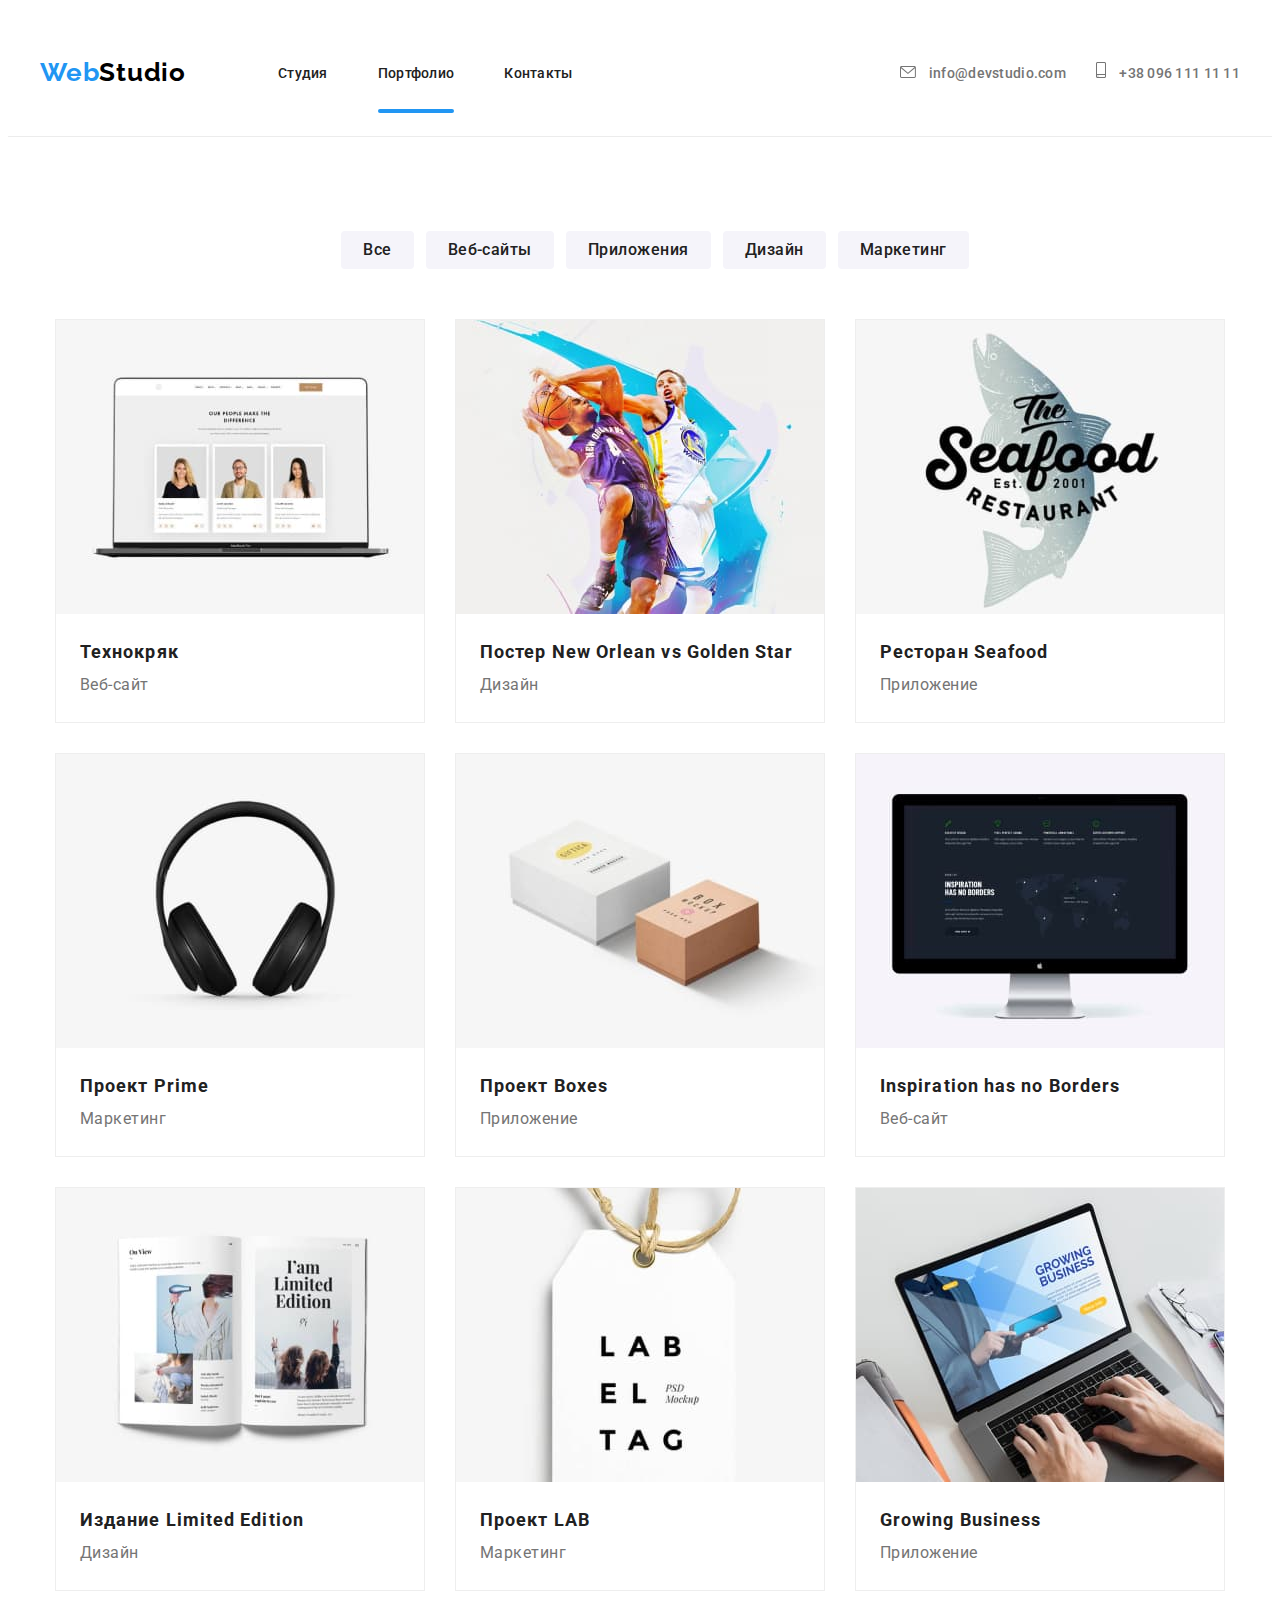
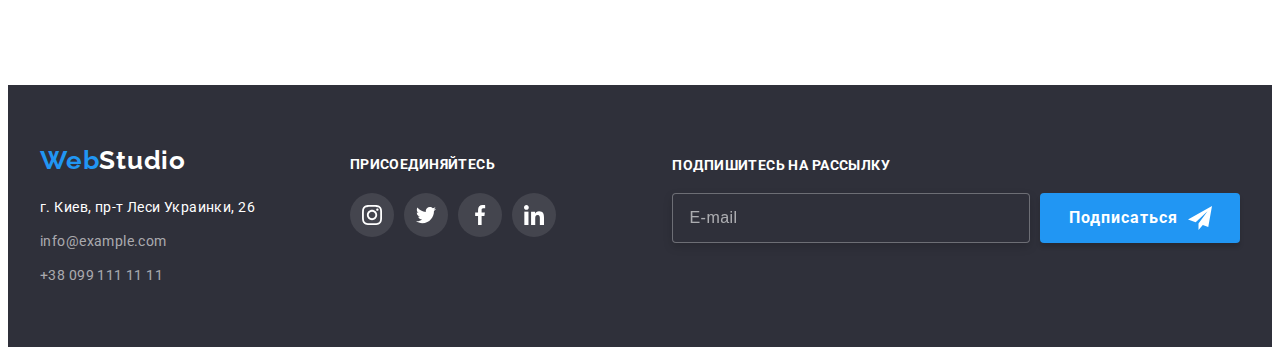
==== commit d0a9c1d1: "work#8" ====
--- a/portfolio.html
+++ b/portfolio.html
@@ -21,8 +21,8 @@
     <link rel="stylesheet" href="./css/main.min.css" />
   </head>
   <body>
-    <header class="header container">
-      <div class="header__container">
+    <header class="header">
+      <div class="header__container container">
         <a class="header__logo-webstudio" href="./index.html">
           <span class="colortext-logo">Web</span>Studio</a
         >
@@ -142,7 +142,7 @@
         </div>
       </div>
     </header>
-    <main class="main-hero">
+    <main class="main-hero container">
       <section class="main-hero-work-portfolio">
         <div class="container">
           <ul class="all-button">
--- a/css/main.min.css
+++ b/css/main.min.css
@@ -1,2 +1,2 @@
-:root{--secondary-text-color: #ffffff;--primary-text-color: #afb1b8;--accent-color: #2196f3}body{font-family:"Roboto", sans-serif}h1,h2,h3,h4,h5,h6,p{margin-top:0;margin-bottom:0}ul,ol{margin-top:0;margin-bottom:0;padding-left:0}img{display:block}.footer__links--name-links{font-style:normal;font-weight:bold;font-size:14px;line-height:1.14;letter-spacing:0.03em;text-transform:uppercase;color:var(--secondary-text-color)}.footer__links{display:flex;flex-direction:column;align-items:flex-start;flex-wrap:wrap;margin-left:70px;padding-top:12px}.footer__div-container{display:flex;justify-content:space-between}.social-list-link-footer{display:flex;align-items:center;justify-content:center;width:44px;height:44px;background:#2f303a;background:rgba(255,255,255,0.1);border-radius:50%;transition:background 250ms cubic-bezier(0.4, 0, 0.2, 1)}.social-list-link-footer:focus,.social-list-link-footer:hover{background:var(--accent-color)}.social-list-icon-footer{fill:var(--secondary-text-color)}.footer-label-span{font-family:"Roboto", sans-serif;font-size:14px;font-weight:700;line-height:1.14286;letter-spacing:0.03em;text-transform:uppercase;color:var(--secondary-text-color);display:block}.footer-input-maill{border:1px solid rgba(255,255,255,0.3);box-sizing:border-box;filter:drop-shadow(0px 4px 4px rgba(0,0,0,0.15));border-radius:4px;background:#2f303a;height:50px;width:358px;margin-top:20px;padding-left:16px;color:var(--secondary-text-color)}.footer-input-maill::placeholder{font-size:16px;line-height:20px;display:flex;align-items:center;letter-spacing:0.03em;color:rgba(255,255,255,0.6)}.footer__div-container--footer-form-wraper{display:flex;padding-top:12px;margin-left:92px}.footer-button-subscriber{display:flex;align-items:center;height:50px;padding:10px 10px 10px 29px;background-color:var(--accent-color);box-shadow:0px 4px 4px rgba(0,0,0,0.15);border-radius:4px;margin-left:10px;margin-top:36px;border:none;transition:background 250ms cubic-bezier(0.4, 0, 0.2, 1)}.footer-button-subscriber:focus,.footer-button-subscriber:hover{background:#188ce8}.footer-vector-subscriber{margin-left:10px;margin-right:18px}.footer-button{font-family:"Roboto", sans-serif;font-size:16px;font-weight:700;line-height:1.875;letter-spacing:0.06em;color:var(--secondary-text-color)}.div-footer-button{margin-left:12px;margin-top:48px}.gps{font-style:normal;font-weight:normal;font-size:14px;line-height:1.71;letter-spacing:0.03em;color:var(--secondary-text-color);padding-bottom:10px}.footer{background:#2f303a;padding-top:60px;padding-bottom:60px}.footer__logo{font-family:"Raleway", sans-serif;font-style:normal;font-weight:bold;font-size:26px;line-height:1.18;letter-spacing:0.03em;color:var(--secondary-text-color);text-decoration:none;padding-top:0px;padding-bottom:0px}.footer-nav{display:flex;flex-direction:column;margin-top:20px}.foot-mail{font-style:normal;font-weight:normal;font-size:14px;line-height:1.71;letter-spacing:0.03em;text-decoration:none;color:#ffffff99;transition:color 250ms cubic-bezier(0.4, 0, 0.2, 1)}.foot-mail:hover,.foot-mail:focus{color:var(--accent-color)}.foot-tel{font-style:normal;font-weight:normal;font-size:14px;line-height:1.71;letter-spacing:0.03em;text-decoration:none;color:#ffffff99;transition:color 250ms cubic-bezier(0.4, 0, 0.2, 1)}.foot-tel:hover,.foot-tel:focus{color:var(--accent-color)}.contacts{font-style:normal;font-size:14px;font-weight:500;line-height:1.14286;letter-spacing:0.02em;color:#757575;list-style:none;text-decoration:none;transition:color 250ms cubic-bezier(0.4, 0, 0.2, 1)}.contacts-foot-mail{padding-bottom:10px}.header{border-bottom:1px solid #ececec}.icon-header-tell{width:10px;height:16px;margin-right:10px;transition:fill 250ms cubic-bezier(0.4, 0, 0.2, 1)}.nav-header-link:focus .icon-header-tell,.nav-header-link:hover .icon-header-tell{fill:var(--accent-color)}.icon-header-maill{width:16px;height:12px;margin-right:10px;transition:fill 250ms cubic-bezier(0.4, 0, 0.2, 1)}.nav-header-link:focus .icon-header-maill,.nav-header-link:hover .icon-header-maill{fill:var(--accent-color)}.nav-header__lists{display:flex;align-items:center}.header__nav-contacts{display:flex;align-items:center}.icon-header{width:10px;height:16px}.header__contacts{display:flex;margin-left:auto}.header__logo-webstudio{font-family:"Raleway", sans-serif;font-style:normal;font-weight:bold;font-size:26px;line-height:1.19;letter-spacing:0.03em;color:#000000;text-decoration:none;margin-right:92px}.colortext-logo{color:var(--accent-color)}.nav-header-link{fill:#757575}.nav-header__list{list-style:none}.nav-header__list:not(:last-child){margin-right:50px}.nav-header__list :hover,.nav-header__list :focus{color:var(--accent-color)}.nav-header__list-contacts :hover,.nav-header__list-contacts :focus{color:var(--accent-color)}.contacts-head{font-style:normal;font-size:14px;font-weight:500;line-height:1.14286;letter-spacing:0.02em;color:#757575;list-style:none;text-decoration:none;transition:color 250ms cubic-bezier(0.4, 0, 0.2, 1)}.header__nav-contacts{list-style:none}.nav-header__list-link{position:relative;font-style:normal;font-size:14px;font-weight:500;line-height:1.14286;letter-spacing:0.02em;color:#212121;text-decoration:none;transition:color 250ms cubic-bezier(0.4, 0, 0.2, 1)}.nav-header-line::after{content:"";position:absolute;left:0;bottom:-32px;width:100%;height:4px;background:var(--accent-color);border-radius:2px}.hours-working{padding-bottom:94px}.hours-working-gallery{display:flex}.hours-working-foto:not(:last-child){margin-right:30px}.box-hours-working-foto{position:relative}.description-jobs{width:100%;height:70px;position:absolute;bottom:0;left:0;color:var(--secondary-text-color);background-color:rgba(47,48,58,0.8);font-size:14px;font-weight:700;line-height:1.14286;letter-spacing:0.03em;text-align:center;padding:26px 82px;text-transform:uppercase}.hours-working-title,.our-team-peculiarities{font-style:normal;font-weight:bold;font-size:36px;line-height:1.16;text-align:center;letter-spacing:0.03em;color:#212121}.hours-working-gallery{list-style:none;margin-top:50px}.our-team-list{margin-top:50px;display:flex;list-style:none}.foto-description{padding-top:30px;padding-bottom:30px}.worker-name{font-style:normal;font-size:16px;font-weight:500;line-height:1.1875;text-align:center;letter-spacing:0.03em;color:#212121;margin-bottom:5px}.social-list{display:flex;list-style:none;justify-content:center;margin-top:20px}.social-list-link{display:flex;align-items:center;justify-content:center;width:44px;height:44px;background:var(--secondary-text-color);border-radius:50%;transition:background 250ms cubic-bezier(0.4, 0, 0.2, 1)}.social-list-link:focus,.social-list-link:hover{background:var(--accent-color)}.social-list-icon{fill:var(--primary-text-color);transition:fill 250ms cubic-bezier(0.4, 0, 0.2, 1)}.social-list-link-footer:focus .social-list-icon,.social-list-link-footer:hover .social-list-icon{fill:var(--secondary-text-color)}.social-list-link:focus .social-list-icon,.social-list-link:hover .social-list-icon{fill:var(--secondary-text-color)}.social-list-item:not(:last-child){margin-right:10px}.our-team{background:#f5f4fa;padding-bottom:94px;padding-top:94px}.team{width:270px;height:428px;left:515px;top:1635px;background:var(--secondary-text-color);box-shadow:0px 1px 3px rgba(0,0,0,0.12),0px 1px 1px rgba(0,0,0,0.14),0px 2px 1px rgba(0,0,0,0.2);border-radius:0px 0px 4px 4px}.team:not(:nth-child(4n)){margin-right:30px}.our-team-position{font-weight:normal;font-size:16px;line-height:1.18;text-align:center;letter-spacing:0.03em;color:#757575;margin-top:5px}.div-works{display:flex;flex-wrap:wrap}.peculiarities{padding-top:94px;padding-bottom:94px}.list-work{width:270px;list-style:none}.div-grup{display:flex;align-items:center;justify-content:center;height:120px;width:270px;background:#f5f4fa;border-radius:4px;margin-bottom:30px}.peculiarities-grup{display:flex;width:70px;height:70px}.peculiarities-work{font-style:normal;font-weight:bold;font-size:14px;line-height:1.14;letter-spacing:0.03em;text-transform:uppercase;color:#212121}.work{margin-bottom:10px}.work-description{font-weight:normal;font-size:14px;line-height:1.71;letter-spacing:0.03em;color:#757575}.list-clients{cursor:pointer;list-style:none}.list-clients:not(:last-child){margin-right:30px}.link-clients{fill:var(--primary-text-color);display:block;height:92px;width:100%;border:1px solid #afb1b8;border-radius:4px;padding:16px 31px 16px 31px;transition:fill 250ms cubic-bezier(0.4, 0, 0.2, 1),border 250ms cubic-bezier(0.4, 0, 0.2, 1)}.link-clients:focus,.link-clients:hover{fill:var(--accent-color);border:1px solid #2196f3;border-radius:4px}.list-clients-list{height:92px;width:100%}.div-clients{display:flex}.section-clients{padding-top:94px;padding-bottom:94px}.clients-title{font-style:normal;font-weight:bold;font-size:36px;line-height:1.16;text-align:center;letter-spacing:0.03em;color:#212121;margin-bottom:50px}.hero-description{font-style:normal;font-size:44px;font-weight:900;line-height:1.36364;text-align:center;letter-spacing:0.06em;text-transform:uppercase;color:var(--secondary-text-color);padding-bottom:30px}.section-hero{background-image:linear-gradient(rgba(47,48,58,0.4), rgba(47,48,58,0.4)),url(../img/background.jpg);background-color:#2f303a66;background-position:center;background-size:cover}@media (min-device-pixel-ratio: 2), (min-resolution: 192dpi), (min-resolution: 2dppx){.section-hero{background-image:linear-gradient(rgba(47,48,58,0.4), rgba(47,48,58,0.4)),url("../img/Header img@2x.jpg")}}.div-hero{display:flex;text-align:center;align-items:center;flex-direction:column;justify-content:center;height:600px}.hero-block{width:1200px;padding-left:15px;padding-right:15px}.hero-button{background:var(--accent-color);box-shadow:0px 4px 4px rgba(0,0,0,0.15);border-radius:4px;cursor:pointer;border:0;padding:0 0 0 0}.hero-button:hover,.hero-button:focus{background:#188ce8;box-shadow:0px 4px 4px rgba(0,0,0,0.15);border-radius:4px}.button-name{font-style:normal;font-weight:bold;font-size:16px;line-height:1.87;display:flex;text-align:center;letter-spacing:0.06em;color:var(--secondary-text-color);padding-left:32px;padding-right:32px;padding-top:10px;padding-bottom:10px;border-radius:4px;transition:background 250ms cubic-bezier(0.4, 0, 0.2, 1)}.all-button{display:flex;justify-content:center;margin-bottom:50px}.main-hero-work-portfolio{padding-top:94px;padding-bottom:94px}.backdrop{position:fixed;top:0;left:0;width:100vw;height:100vh;background-color:rgba(0,0,0,0.2);transition:opacity 250ms cubic-bezier(0.4, 0, 0.2, 1),visibility 250ms cubic-bezier(0.4, 0, 0.2, 1)}.backdrop.is-hidden{opacity:0;visibility:hidden;pointer-events:none}.modal{position:absolute;top:50%;left:50%;transform:translate(-50%, -50%);width:528px;height:580px;background-color:var(--secondary-text-color);box-shadow:0px 1px 3px rgba(0,0,0,0.12),0px 1px 1px rgba(0,0,0,0.14),0px 2px 1px rgba(0,0,0,0.2);border-radius:4px;padding:40px}.modal-close-btn{position:absolute;top:8px;right:8px;display:flex;justify-content:center;align-items:center;width:30px;height:30px;background-color:transparent;border-radius:50%;border:1px solid rgba(0,0,0,0.1);box-sizing:border-box;cursor:pointer}.modal-close-btn:focus .modal-close-icon,.modal-close-btn:hover .modal-close-icon{fill:var(--accent-color)}.contacts-form-description{font-family:"Roboto", sans-serif;font-size:20px;font-weight:700;line-height:1.15;text-align:center;letter-spacing:0.03em;color:#212121;margin-bottom:12px}.contact-form-input{width:100%;height:40px;border:1px solid rgba(33,33,33,0.2);box-sizing:border-box;border-radius:4px;padding-left:42px;transition:border-color 250ms cubic-bezier(0.4, 0, 0.2, 1)}.contact-form-input:focus{outline:none;border-color:var(--accent-color)}.contact-form-field{display:block;margin-top:10px}.contact-form-name{font-family:"Roboto", sans-serif;font-size:12px;font-weight:400;line-height:1.16667;letter-spacing:0.01em;color:#757575;display:block;margin-bottom:4px}.contact-form-comment{border:1px solid rgba(33,33,33,0.2);box-sizing:border-box;border-radius:4px;padding:12px 16px;resize:none;transition:border-color 250ms cubic-bezier(0.4, 0, 0.2, 1);width:100%;height:120px;margin-bottom:20px}.contact-form-comment:focus{outline:none;border-color:var(--accent-color)}.contact-form-comment::placeholder{font-family:"Roboto", sans-serif;font-size:14px;font-weight:400;line-height:1.14286;letter-spacing:0.01em;color:rgba(117,117,117,0.5)}.contact-form-span{position:relative;margin-top:4px}.contact-form-icon{position:absolute;top:50%;left:12px;transform:translateY(-50%);display:block;padding:2px;transition:fill 250ms cubic-bezier(0.4, 0, 0.2, 1)}.contact-form-input:focus+.contact-form-icon{fill:var(--accent-color)}.contact-form-checkbox-label{display:flex;align-items:center;justify-content:center;font-size:14px;font-weight:400;line-height:1.71429;letter-spacing:0.03em;color:#757575}.contact-form-checkbox:checked+.contact-form-checkbox-label::before{border:none;background-image:url("../img/icon-check.jpg")}.contact-form-checkbox-label::before{display:inline-block;width:16px;height:16px;border:solid 2px #212121;border-radius:2px;cursor:pointer;content:"";margin-right:8px}.contact-form-checkbox-link{color:var(--accent-color)}.contact-form-checkbox-wrapper{position:relative}.contact-form-checkbox{position:absolute;z-index:-1;opacity:0;user-select:none}.contact-form-submit-btn{font-family:"Roboto", sans-serif;font-size:16px;font-weight:700;line-height:1.875;display:flex;margin:0 auto;margin-top:30px;background:var(--accent-color);color:var(--secondary-text-color);box-shadow:0px 4px 4px rgba(0,0,0,0.15);border-radius:4px;padding:10px 56px;border:none;align-items:center;text-align:center;letter-spacing:0.06em;transition:background 250ms cubic-bezier(0.4, 0, 0.2, 1)}.contact-form-submit-btn:focus,.contact-form-submit-btn:hover{background:#188ce8;box-shadow:0px 4px 4px rgba(0,0,0,0.15);border-radius:4px}.list-button{list-style:none}.foto-description-portfolio{display:flex;flex-direction:column;padding:20px 24px 20px 24px}.button-portfolio{font-family:"Roboto", sans-serif;font-style:normal;font-size:16px;font-weight:500;line-height:1.625;text-align:center;letter-spacing:0.03em;color:#212121;padding:6px 22px 6px 22px;background:#f5f4fa;border-radius:4px;cursor:pointer;border:0;transition:background 250ms cubic-bezier(0.4, 0, 0.2, 1),color 250ms cubic-bezier(0.4, 0, 0.2, 1)}.button-portfolio:not(:last-child){margin-right:8px}.button-portfolio:focus,.button-portfolio:hover{background:var(--accent-color);box-shadow:0px 3px 1px rgba(0,0,0,0.1),0px 1px 2px rgba(0,0,0,0.08),0px 2px 2px rgba(0,0,0,0.12);border-radius:4px;color:var(--secondary-text-color)}.list-hero{list-style:none;display:flex;flex-wrap:wrap}.foto-portfolio{width:370px;height:404px;background:var(--secondary-text-color);border:1px solid #eeeeee;box-sizing:border-box;cursor:pointer}.foto-portfolio:not(:nth-child(3n)){margin-right:30px}.foto-portfolio:nth-last-child(n+4){margin-bottom:30px}.links-foto-portfolio{display:block;text-decoration:none}.links-foto-portfolio:focus,.links-foto-portfolio:hover{box-shadow:0px 1px 1px rgba(0,0,0,0.12),0px 4px 4px rgba(0,0,0,0.06),1px 4px 6px rgba(0,0,0,0.16)}.box-portolio{position:relative;overflow:hidden}.description-foto-portfolio{position:absolute;background:rgba(33,150,243,0.902);left:0;top:0;text-align:center;padding:63px 24px;width:100%;height:100%;font-size:18px;font-weight:400;line-height:1.55556;letter-spacing:0.03em;color:var(--secondary-text-color);transform:translateY(100%);transition:transform 250ms cubic-bezier(0.4, 0, 0.2, 1)}.links-foto-portfolio:focus .description-foto-portfolio,.links-foto-portfolio:hover .description-foto-portfolio{text-align:start;transform:translateY(0%)}.name-project{font-style:normal;font-weight:bold;font-size:18px;line-height:2;letter-spacing:0.06em;color:#212121}.description-project{font-weight:normal;font-size:16px;line-height:1.87;letter-spacing:0.03em;color:#757575}@media screen and (max-width: 767px){.nav-header{display:none}.header__contacts{display:none}.hours-working{display:none}.header{width:480px;margin-left:auto;margin-right:auto}.header{position:relative;background-color:#ffffff}.header__container{display:flex;justify-content:space-between;align-items:center;flex-wrap:wrap;padding-right:15px;padding-left:15px}.header__logo-webstudio{padding-top:26px;padding-bottom:26px}.header__logo-webstudio{font-family:"Raleway", sans-serif;font-style:normal;font-weight:bold;font-size:26px;line-height:1.19;letter-spacing:0.03em;color:#000000;text-decoration:none;margin-right:0}.colortext-logo{color:var(--accent-color)}.section-container{padding:60px 15px}.mobile-container{width:480px;margin-left:auto;margin-right:auto}.mobile-menu__lists--list{font-size:40px;font-weight:500;line-height:1.175;letter-spacing:0.02em;list-style:none}.mobile-menu__lists--list:not(:last-child){margin-bottom:32px}.mobile-menu__lists--list:last-child{margin-bottom:302px}.mobile-menu__lists--link{color:#212121;text-decoration:none}.mobile-menu__link-color{color:#2196f3}.mobile-menu-tell{font-size:34px;font-weight:500;line-height:1.17647;letter-spacing:0.02em;color:#2196f3}.mobile-menu-tell-list{margin-bottom:32px}.mobile-menu-maill-list{margin-bottom:32px}.mobile-menu-maill{font-size:24px;font-weight:500;line-height:1.16667;letter-spacing:0.02em;color:#757575}.mobile-menu__contacts-link{font-family:"Roboto", sans-serif;font-style:normal;text-decoration:none}.mobile-menu__contacts-list{list-style:none}.social-media-link{font-style:normal;font-size:18px;font-weight:500;line-height:1.22222;letter-spacing:0.02em;color:#2196f3;text-decoration:none}.social-media-list{list-style:none}.social-media-lists{display:flex}.mobile-menu__lists{padding-right:212px}.social-media-list:not(:first-child){padding-left:10px}.social-media-list:not(:last-child){padding-right:10px;border-right:1px solid rgba(33,33,33,0.2)}.social-media-list:last-child{margin-right:40px}.mobile-menu__close-btn:focus .mobile-menu__close-icon,.mobile-menu-btn:focus .mobile-menu-btn__icon{fill:#2196f3}.mobile-menu__close-icon,.mobile-menu-btn__icon{transition:fill 250ms cubic-bezier(0.4, 0, 0.2, 1)}.mobile-menu-btn{background-color:transparent;border:none;padding:0;line-height:0}.mobile-menu-btn__icon{fill:#212121}.mobile-menu{z-index:2;position:absolute;top:0;left:0;width:100%;height:100vh;overflow:auto;background:#ffffff;box-shadow:0px 4px 8px rgba(0,0,0,0.04),0px 2px 4px rgba(0,0,0,0.08),0px 1px 3px rgba(0,0,0,0.16);opacity:0;visibility:hidden;pointer-events:none;transition:opacity 250ms cubic-bezier(0.4, 0, 0.2, 1),visibility 250ms cubic-bezier(0.4, 0, 0.2, 1)}.mobile-menu.is-open{opacity:1;visibility:visible;pointer-events:auto}.mobile-menu__close-btn{position:absolute;top:20px;right:15px;background-color:transparent;border:none;padding:0;line-height:0}.mobile-menu__container{position:relative;padding-top:48px;padding-bottom:48px;padding-left:40px}.hero-block{width:480px;height:400px;padding:118px 60px;display:flex;justify-content:normal}.section-hero{width:480px;height:400px;margin:0 auto}.hero-description{font-family:"Roboto", sans-serif;font-style:normal;font-size:26px;font-weight:900;line-height:1.61538;text-align:center;letter-spacing:0.06em;text-transform:uppercase;color:#ffffff}.hero-button{margin-bottom:118px}.peculiarities{padding-top:60px;padding-bottom:60px}.container{width:480px;padding-left:15px;padding-right:15px;margin:0 auto}.div-works{display:flex;flex-wrap:wrap;justify-content:center}.div-grup{width:450px}.list-work{width:450px}.peculiarities-work{display:flex;justify-content:center}.our-team-list{display:flex;flex-direction:column;align-items:center;margin-top:0}.team{width:450px;height:622px}.team:not(:last-child){margin-bottom:30px}.team:last-child{margin-bottom:60px}.team:not(:nth-child(4n)){margin-right:0}.our-team-peculiarities{margin-bottom:30px}.foto-mobil{width:450px;height:460px}.section-clients{padding-top:60px;padding-bottom:60px}.div-clients{display:flex;flex-wrap:wrap;justify-content:space-between;padding-left:15px;padding-right:15px}.clients-title{margin-bottom:30px}.list-clients:not(:last-child){margin-right:0}.list-clients:not(:nth-last-child(-n+2)){margin-bottom:30px}.link-clients{display:flex;align-items:center;padding:0}.list-clients{width:210px;height:92px;padding:0}.list-clients-last{margin-bottom:60px}.link-clients-icon{margin:0 auto}.footer__div-container{display:flex;flex-direction:column;align-items:center}.footer-div{display:flex;flex-direction:column;align-items:center}.footer-nav{display:flex;flex-direction:column;margin-top:20px;align-items:center}.footer__links{align-items:center;margin-left:0}.footer__div-container--footer-form-wraper{margin-left:0;flex-direction:column;align-items:center}.footer-label-span{display:flex;justify-content:center}.footer-input-maill{width:450px;margin-left:15px;margin-right:15px}.footer__container{display:flex;justify-content:center;align-items:center;flex-wrap:wrap;padding-right:15px;padding-left:15px;width:480px;margin-left:auto;margin-right:auto}.modal{width:450px;padding:40px}.backdrop{width:480px;height:100%}.footer-button-subscriber{margin-left:0}.contact-form-checkbox-label{font-size:12px;font-weight:400;line-height:1.16667}.contact-form-checkbox-label::before{margin-right:7px}.main-hero-work-portfolio{width:480px;padding-left:15px;padding-right:15px;padding-top:60px;padding-bottom:60px}.all-button{margin-bottom:40px}.foto-portfolio{width:450px}.foto-portfolio:not(:nth-child(3n)){margin-right:0}.list-hero{flex-direction:column;flex-wrap:nowrap}}@media screen and (min-width: 768px) and (max-width: 1199px){.header__container{padding-left:15px;padding-right:15px;display:flex;align-items:center;height:80px;margin:0 auto}.mobile-menu-btn{display:none}.mobile-menu{display:none}.hours-working{display:none}.header__nav-contacts{flex-direction:column;align-items:normal}.header__contacts{margin-left:73px}.hero-block{width:768px;margin:0 auto}.section-hero{width:768px;height:400px;margin:0 auto}.div-hero{height:400px}.div-works{width:768px;padding-left:15px;padding-right:15px;margin:0 auto;justify-content:normal}.our-team{width:768px;margin:0 auto;padding:0 15px}.team{width:354px;height:536px;margin-bottom:30px}.our-team-list{flex-wrap:wrap}.team:not(:nth-child(4n)){margin-right:0}.foto-mobil{width:354px;height:374px}.team:nth-child(2n+1){margin-right:30px}.our-team-product-marketing{margin-bottom:60px}.our-team-designer{margin-bottom:60px}.div-grup{width:354px}.list-work{width:354px}.list-work:nth-child(2n+1){margin-right:30px}.section-clients{width:768px;padding-left:15px;padding-right:15px;margin:0 auto}.div-clients{flex-wrap:wrap;justify-content:space-between}.link-clients{width:226px;padding:16px 60px}.list-clients:not(:last-child){margin-right:0}.list-clients:not(:nth-last-child(-n+3)){margin-bottom:30px}.footer__container{width:768px;padding-left:15px;padding-right:15px;margin:0 auto}.footer__div-container{display:flex;flex-wrap:wrap;width:768px;margin:0 auto}.footer__logo{margin-left:115px}.footer-nav{align-items:center;margin-left:76px}.footer__links{align-items:center;margin-right:89px}.footer__div-container--footer-form-wraper{padding-top:60px;flex-direction:column;align-items:center;margin:0 auto}.footer-label-span{width:219px;margin:0 auto}.footer-input-maill{width:450px}.header__logo-webstudio{margin-right:88px}.contacts-head{display:flex;font-size:12px;font-weight:500;line-height:1.16667}.icon-header-maill{margin-right:8px;margin-bottom:10px}}@media screen and (min-width: 768px) and (max-width: 1199px) and (min-device-pixel-ratio: 2), screen and (min-width: 768px) and (max-width: 1199px) and (min-resolution: 192dpi), screen and (min-width: 768px) and (max-width: 1199px) and (min-resolution: 2dppx){.section-hero{background-image:linear-gradient(rgba(47,48,58,0.4), rgba(47,48,58,0.4)),url("../img/Header-background-tablet.jpg")}}@media screen and (min-width: 768px) and (max-width: 1199px){.list-hero{width:768px;padding-left:15px;padding-right:15px;margin:0 auto}.foto-portfolio{width:354px}.foto-portfolio:not(:nth-child(3n)){margin-right:0}.foto-portfolio:nth-child(2n+1){margin-right:30px}.foto-portfolio-tablet{width:354px}.main-hero-work-portfolio{padding-top:60px;padding-bottom:60px}.all-button{margin-bottom:30px}.hero-description{font-size:26px;font-weight:900;line-height:1.61538}.modal{width:450px}.contact-form-checkbox-label{font-size:12px;font-weight:400;line-height:1.16667}.contact-form-checkbox-label::before{margin-right:7px}.peculiarities{padding-top:60px;padding-bottom:60px}.list-work:nth-child(-n+2){margin-bottom:30px}.container-team{padding-top:60px}.section-clients{padding-top:60px;padding-bottom:60px}.our-team-peculiarities{font-size:28px;font-weight:700;line-height:1.17857}}@media screen and (min-width: 480px){.backdrop{width:100vw}}@media screen and (min-width: 768px){.header__container{width:768px}.mobile-menu-btn{display:none}.mobile-menu{display:none}}@media screen and (min-width: 1200px){.container{width:1200px;margin-left:auto;margin-right:auto;padding-left:15px;padding-right:15px}.header-container{display:flex;align-items:center;padding-top:24px;padding-bottom:24px}.header__container{display:flex;align-items:center;width:1200px;height:80px;padding-top:24px;padding-bottom:24px;padding-left:15px;padding-right:15px}.contacts-head-maill{margin-right:30px}.foto-portfolio-tablet{width:370px}.list-work:not(:last-child){margin-right:30px}}
+:root{--secondary-text-color: #ffffff;--primary-text-color: #afb1b8;--accent-color: #2196f3}body{font-family:"Roboto", sans-serif}h1,h2,h3,h4,h5,h6,p{margin-top:0;margin-bottom:0}ul,ol{margin-top:0;margin-bottom:0;padding-left:0}img{display:block}.footer__links--name-links{font-style:normal;font-weight:bold;font-size:14px;line-height:1.14;letter-spacing:0.03em;text-transform:uppercase;color:var(--secondary-text-color)}.footer__links{display:flex;flex-direction:column;align-items:flex-start;flex-wrap:wrap;margin-left:70px;padding-top:12px}.footer__div-container{display:flex;justify-content:space-between}.social-list-link-footer{display:flex;align-items:center;justify-content:center;width:44px;height:44px;background:#2f303a;background:rgba(255,255,255,0.1);border-radius:50%;transition:background 250ms cubic-bezier(0.4, 0, 0.2, 1)}.social-list-link-footer:focus,.social-list-link-footer:hover{background:var(--accent-color)}.social-list-icon-footer{fill:var(--secondary-text-color)}.footer-label-span{font-family:"Roboto", sans-serif;font-size:14px;font-weight:700;line-height:1.14286;letter-spacing:0.03em;text-transform:uppercase;color:var(--secondary-text-color);display:block}.footer-input-maill{border:1px solid rgba(255,255,255,0.3);box-sizing:border-box;filter:drop-shadow(0px 4px 4px rgba(0,0,0,0.15));border-radius:4px;background:#2f303a;height:50px;width:358px;margin-top:20px;padding-left:16px;color:var(--secondary-text-color)}.footer-input-maill::placeholder{font-size:16px;line-height:20px;display:flex;align-items:center;letter-spacing:0.03em;color:rgba(255,255,255,0.6)}.footer__div-container--footer-form-wraper{display:flex;padding-top:12px;margin-left:92px}.footer-button-subscriber{display:flex;align-items:center;height:50px;padding:10px 10px 10px 29px;background-color:var(--accent-color);box-shadow:0px 4px 4px rgba(0,0,0,0.15);border-radius:4px;margin-left:10px;margin-top:36px;border:none;transition:background 250ms cubic-bezier(0.4, 0, 0.2, 1)}.footer-button-subscriber:focus,.footer-button-subscriber:hover{background:#188ce8}.footer-vector-subscriber{margin-left:10px;margin-right:18px}.footer-button{font-family:"Roboto", sans-serif;font-size:16px;font-weight:700;line-height:1.875;letter-spacing:0.06em;color:var(--secondary-text-color)}.div-footer-button{margin-left:12px;margin-top:48px}.gps{font-style:normal;font-weight:normal;font-size:14px;line-height:1.71;letter-spacing:0.03em;color:var(--secondary-text-color);padding-bottom:10px}.footer{background:#2f303a;padding-top:60px;padding-bottom:60px}.footer__logo{font-family:"Raleway", sans-serif;font-style:normal;font-weight:bold;font-size:26px;line-height:1.18;letter-spacing:0.03em;color:var(--secondary-text-color);text-decoration:none;padding-top:0px;padding-bottom:0px}.footer-nav{display:flex;flex-direction:column;margin-top:20px}.foot-mail{font-style:normal;font-weight:normal;font-size:14px;line-height:1.71;letter-spacing:0.03em;text-decoration:none;color:#ffffff99;transition:color 250ms cubic-bezier(0.4, 0, 0.2, 1)}.foot-mail:hover,.foot-mail:focus{color:var(--accent-color)}.foot-tel{font-style:normal;font-weight:normal;font-size:14px;line-height:1.71;letter-spacing:0.03em;text-decoration:none;color:#ffffff99;transition:color 250ms cubic-bezier(0.4, 0, 0.2, 1)}.foot-tel:hover,.foot-tel:focus{color:var(--accent-color)}.contacts{font-style:normal;font-size:14px;font-weight:500;line-height:1.14286;letter-spacing:0.02em;color:#757575;list-style:none;text-decoration:none;transition:color 250ms cubic-bezier(0.4, 0, 0.2, 1)}.contacts-foot-mail{padding-bottom:10px}.header{border-bottom:1px solid #ececec}.icon-header-tell{width:10px;height:16px;margin-right:10px;transition:fill 250ms cubic-bezier(0.4, 0, 0.2, 1)}.nav-header-link:focus .icon-header-tell,.nav-header-link:hover .icon-header-tell{fill:var(--accent-color)}.icon-header-maill{width:16px;height:12px;margin-right:10px;transition:fill 250ms cubic-bezier(0.4, 0, 0.2, 1)}.nav-header-link:focus .icon-header-maill,.nav-header-link:hover .icon-header-maill{fill:var(--accent-color)}.nav-header__lists{display:flex;align-items:center}.header__nav-contacts{display:flex;align-items:center}.icon-header{width:10px;height:16px}.header__contacts{display:flex;margin-left:auto}.header__logo-webstudio{font-family:"Raleway", sans-serif;font-style:normal;font-weight:bold;font-size:26px;line-height:1.19;letter-spacing:0.03em;color:#000000;text-decoration:none;margin-right:92px}.colortext-logo{color:var(--accent-color)}.nav-header-link{fill:#757575}.nav-header__list{list-style:none}.nav-header__list:not(:last-child){margin-right:50px}.nav-header__list :hover,.nav-header__list :focus{color:var(--accent-color)}.nav-header__list-contacts :hover,.nav-header__list-contacts :focus{color:var(--accent-color)}.contacts-head{font-style:normal;font-size:14px;font-weight:500;line-height:1.14286;letter-spacing:0.02em;color:#757575;list-style:none;text-decoration:none;transition:color 250ms cubic-bezier(0.4, 0, 0.2, 1)}.header__nav-contacts{list-style:none}.nav-header__list-link{position:relative;font-style:normal;font-size:14px;font-weight:500;line-height:1.14286;letter-spacing:0.02em;color:#212121;text-decoration:none;transition:color 250ms cubic-bezier(0.4, 0, 0.2, 1)}.nav-header-line::after{content:"";position:absolute;left:0;bottom:-32px;width:100%;height:4px;background:var(--accent-color);border-radius:2px}.hours-working{padding-bottom:94px}.hours-working-gallery{display:flex}.hours-working-foto:not(:last-child){margin-right:30px}.box-hours-working-foto{position:relative}.description-jobs{width:100%;height:70px;position:absolute;bottom:0;left:0;color:var(--secondary-text-color);background-color:rgba(47,48,58,0.8);font-size:14px;font-weight:700;line-height:1.14286;letter-spacing:0.03em;text-align:center;padding:26px 82px;text-transform:uppercase}.hours-working-title,.our-team-peculiarities{font-style:normal;font-weight:bold;font-size:36px;line-height:1.16;text-align:center;letter-spacing:0.03em;color:#212121}.hours-working-gallery{list-style:none;margin-top:50px}.our-team-list{margin-top:50px;display:flex;list-style:none}.foto-description{padding-top:30px;padding-bottom:30px}.worker-name{font-style:normal;font-size:16px;font-weight:500;line-height:1.1875;text-align:center;letter-spacing:0.03em;color:#212121;margin-bottom:5px}.social-list{display:flex;list-style:none;justify-content:center;margin-top:20px}.social-list-link{display:flex;align-items:center;justify-content:center;width:44px;height:44px;background:var(--secondary-text-color);border-radius:50%;transition:background 250ms cubic-bezier(0.4, 0, 0.2, 1)}.social-list-link:focus,.social-list-link:hover{background:var(--accent-color)}.social-list-icon{fill:var(--primary-text-color);transition:fill 250ms cubic-bezier(0.4, 0, 0.2, 1)}.social-list-link-footer:focus .social-list-icon,.social-list-link-footer:hover .social-list-icon{fill:var(--secondary-text-color)}.social-list-link:focus .social-list-icon,.social-list-link:hover .social-list-icon{fill:var(--secondary-text-color)}.social-list-item:not(:last-child){margin-right:10px}.our-team{background:#f5f4fa;padding-bottom:94px;padding-top:94px}.team{width:270px;height:428px;left:515px;top:1635px;background:var(--secondary-text-color);box-shadow:0px 1px 3px rgba(0,0,0,0.12),0px 1px 1px rgba(0,0,0,0.14),0px 2px 1px rgba(0,0,0,0.2);border-radius:0px 0px 4px 4px}.team:not(:nth-child(4n)){margin-right:30px}.our-team-position{font-weight:normal;font-size:16px;line-height:1.18;text-align:center;letter-spacing:0.03em;color:#757575;margin-top:5px}.div-works{display:flex;flex-wrap:wrap}.peculiarities{padding-top:94px;padding-bottom:94px}.list-work{width:270px;list-style:none}.div-grup{display:flex;align-items:center;justify-content:center;height:120px;width:270px;background:#f5f4fa;border-radius:4px;margin-bottom:30px}.peculiarities-grup{display:flex;width:70px;height:70px}.peculiarities-work{font-style:normal;font-weight:bold;font-size:14px;line-height:1.14;letter-spacing:0.03em;text-transform:uppercase;color:#212121}.work{margin-bottom:10px}.work-description{font-weight:normal;font-size:14px;line-height:1.71;letter-spacing:0.03em;color:#757575}.list-clients{cursor:pointer;list-style:none}.list-clients:not(:last-child){margin-right:30px}.link-clients{fill:var(--primary-text-color);display:block;height:92px;width:100%;border:1px solid #afb1b8;border-radius:4px;padding:16px 31px 16px 31px;transition:fill 250ms cubic-bezier(0.4, 0, 0.2, 1),border 250ms cubic-bezier(0.4, 0, 0.2, 1)}.link-clients:focus,.link-clients:hover{fill:var(--accent-color);border:1px solid #2196f3;border-radius:4px}.list-clients-list{height:92px;width:100%}.div-clients{display:flex}.section-clients{padding-top:94px;padding-bottom:94px}.clients-title{font-style:normal;font-weight:bold;font-size:36px;line-height:1.16;text-align:center;letter-spacing:0.03em;color:#212121;margin-bottom:50px}.hero-description{font-style:normal;font-size:44px;font-weight:900;line-height:1.36364;text-align:center;letter-spacing:0.06em;text-transform:uppercase;color:var(--secondary-text-color);padding-bottom:30px}.section-hero{background-image:linear-gradient(rgba(47,48,58,0.4), rgba(47,48,58,0.4)),url(../img/background.jpg);background-color:#2f303a66;background-position:center;background-size:cover}@media (min-device-pixel-ratio: 2), (min-resolution: 192dpi), (min-resolution: 2dppx){.section-hero{background-image:linear-gradient(rgba(47,48,58,0.4), rgba(47,48,58,0.4)),url("../img/Header img@2x.jpg")}}.div-hero{display:flex;text-align:center;align-items:center;flex-direction:column;justify-content:center;height:600px}.hero-block{width:1200px;padding-left:15px;padding-right:15px}.hero-button{background:var(--accent-color);box-shadow:0px 4px 4px rgba(0,0,0,0.15);border-radius:4px;cursor:pointer;border:0;padding:0 0 0 0}.hero-button:hover,.hero-button:focus{background:#188ce8;box-shadow:0px 4px 4px rgba(0,0,0,0.15);border-radius:4px}.button-name{font-style:normal;font-weight:bold;font-size:16px;line-height:1.87;display:flex;text-align:center;letter-spacing:0.06em;color:var(--secondary-text-color);padding-left:32px;padding-right:32px;padding-top:10px;padding-bottom:10px;border-radius:4px;transition:background 250ms cubic-bezier(0.4, 0, 0.2, 1)}.all-button{display:flex;justify-content:center;margin-bottom:50px}.main-hero-work-portfolio{padding-top:94px;padding-bottom:94px}.backdrop{position:fixed;top:0;left:0;width:100vw;height:100vh;background-color:rgba(0,0,0,0.2);transition:opacity 250ms cubic-bezier(0.4, 0, 0.2, 1),visibility 250ms cubic-bezier(0.4, 0, 0.2, 1)}.backdrop.is-hidden{opacity:0;visibility:hidden;pointer-events:none}.modal{position:absolute;top:50%;left:50%;transform:translate(-50%, -50%);width:528px;height:580px;background-color:var(--secondary-text-color);box-shadow:0px 1px 3px rgba(0,0,0,0.12),0px 1px 1px rgba(0,0,0,0.14),0px 2px 1px rgba(0,0,0,0.2);border-radius:4px;padding:40px}.modal-close-btn{position:absolute;top:8px;right:8px;display:flex;justify-content:center;align-items:center;width:30px;height:30px;background-color:transparent;border-radius:50%;border:1px solid rgba(0,0,0,0.1);box-sizing:border-box;cursor:pointer}.modal-close-btn:focus .modal-close-icon,.modal-close-btn:hover .modal-close-icon{fill:var(--accent-color)}.contacts-form-description{font-family:"Roboto", sans-serif;font-size:20px;font-weight:700;line-height:1.15;text-align:center;letter-spacing:0.03em;color:#212121;margin-bottom:12px}.contact-form-input{width:100%;height:40px;border:1px solid rgba(33,33,33,0.2);box-sizing:border-box;border-radius:4px;padding-left:42px;transition:border-color 250ms cubic-bezier(0.4, 0, 0.2, 1)}.contact-form-input:focus{outline:none;border-color:var(--accent-color)}.contact-form-field{display:block;margin-top:10px}.contact-form-name{font-family:"Roboto", sans-serif;font-size:12px;font-weight:400;line-height:1.16667;letter-spacing:0.01em;color:#757575;display:block;margin-bottom:4px}.contact-form-comment{border:1px solid rgba(33,33,33,0.2);box-sizing:border-box;border-radius:4px;padding:12px 16px;resize:none;transition:border-color 250ms cubic-bezier(0.4, 0, 0.2, 1);width:100%;height:120px;margin-bottom:20px}.contact-form-comment:focus{outline:none;border-color:var(--accent-color)}.contact-form-comment::placeholder{font-family:"Roboto", sans-serif;font-size:14px;font-weight:400;line-height:1.14286;letter-spacing:0.01em;color:rgba(117,117,117,0.5)}.contact-form-span{position:relative;margin-top:4px}.contact-form-icon{position:absolute;top:50%;left:12px;transform:translateY(-50%);display:block;padding:2px;transition:fill 250ms cubic-bezier(0.4, 0, 0.2, 1)}.contact-form-input:focus+.contact-form-icon{fill:var(--accent-color)}.contact-form-checkbox-label{display:flex;align-items:center;justify-content:center;font-size:14px;font-weight:400;line-height:1.71429;letter-spacing:0.03em;color:#757575}.contact-form-checkbox:checked+.contact-form-checkbox-label::before{border:none;background-image:url("../img/icon-check.jpg")}.contact-form-checkbox-label::before{display:inline-block;width:16px;height:16px;border:solid 2px #212121;border-radius:2px;cursor:pointer;content:"";margin-right:8px}.contact-form-checkbox-link{color:var(--accent-color)}.contact-form-checkbox-wrapper{position:relative}.contact-form-checkbox{position:absolute;z-index:-1;opacity:0;user-select:none}.contact-form-submit-btn{font-family:"Roboto", sans-serif;font-size:16px;font-weight:700;line-height:1.875;display:flex;margin:0 auto;margin-top:30px;background:var(--accent-color);color:var(--secondary-text-color);box-shadow:0px 4px 4px rgba(0,0,0,0.15);border-radius:4px;padding:10px 56px;border:none;align-items:center;text-align:center;letter-spacing:0.06em;transition:background 250ms cubic-bezier(0.4, 0, 0.2, 1)}.contact-form-submit-btn:focus,.contact-form-submit-btn:hover{background:#188ce8;box-shadow:0px 4px 4px rgba(0,0,0,0.15);border-radius:4px}.list-button{list-style:none}.foto-description-portfolio{display:flex;flex-direction:column;padding:20px 24px 20px 24px}.button-portfolio{font-family:"Roboto", sans-serif;font-style:normal;font-size:16px;font-weight:500;line-height:1.625;text-align:center;letter-spacing:0.03em;color:#212121;padding:6px 22px 6px 22px;background:#f5f4fa;border-radius:4px;cursor:pointer;border:0;transition:background 250ms cubic-bezier(0.4, 0, 0.2, 1),color 250ms cubic-bezier(0.4, 0, 0.2, 1)}.button-portfolio:not(:last-child){margin-right:8px}.button-portfolio:focus,.button-portfolio:hover{background:var(--accent-color);box-shadow:0px 3px 1px rgba(0,0,0,0.1),0px 1px 2px rgba(0,0,0,0.08),0px 2px 2px rgba(0,0,0,0.12);border-radius:4px;color:var(--secondary-text-color)}.list-hero{list-style:none;display:flex;flex-wrap:wrap}.foto-portfolio{width:370px;height:404px;background:var(--secondary-text-color);border:1px solid #eeeeee;box-sizing:border-box;cursor:pointer}.foto-portfolio:not(:nth-child(3n)){margin-right:30px}.foto-portfolio:nth-last-child(n+4){margin-bottom:30px}.links-foto-portfolio{display:block;text-decoration:none}.links-foto-portfolio:focus,.links-foto-portfolio:hover{box-shadow:0px 1px 1px rgba(0,0,0,0.12),0px 4px 4px rgba(0,0,0,0.06),1px 4px 6px rgba(0,0,0,0.16)}.box-portolio{position:relative;overflow:hidden}.description-foto-portfolio{position:absolute;background:rgba(33,150,243,0.902);left:0;top:0;text-align:center;padding:63px 24px;width:100%;height:100%;font-size:18px;font-weight:400;line-height:1.55556;letter-spacing:0.03em;color:var(--secondary-text-color);transform:translateY(100%);transition:transform 250ms cubic-bezier(0.4, 0, 0.2, 1)}.links-foto-portfolio:focus .description-foto-portfolio,.links-foto-portfolio:hover .description-foto-portfolio{text-align:start;transform:translateY(0%)}.name-project{font-style:normal;font-weight:bold;font-size:18px;line-height:2;letter-spacing:0.06em;color:#212121}.description-project{font-weight:normal;font-size:16px;line-height:1.87;letter-spacing:0.03em;color:#757575}@media screen and (max-width: 767px){.nav-header{display:none}.header__contacts{display:none}.hours-working{display:none}.header{margin-left:auto;margin-right:auto}.header{position:relative;background-color:#ffffff}.header__container{display:flex;justify-content:space-between;align-items:center;flex-wrap:wrap;padding-right:15px;padding-left:15px}.header__logo-webstudio{padding-top:16px;padding-bottom:16px}.header__logo-webstudio{font-family:"Raleway", sans-serif;font-style:normal;font-weight:bold;font-size:26px;line-height:1.19;letter-spacing:0.03em;color:#000000;text-decoration:none;margin-right:0}.colortext-logo{color:var(--accent-color)}.section-container{padding:60px 15px}.mobile-container{width:480px;margin-left:auto;margin-right:auto}.mobile-menu__lists--list{font-size:40px;font-weight:500;line-height:1.175;letter-spacing:0.02em;list-style:none}.mobile-menu__lists--list:not(:last-child){margin-bottom:32px}.mobile-menu__lists--list:last-child{padding-bottom:302px}.mobile-menu__lists--link{color:#212121;text-decoration:none}.mobile-menu__link-color{color:#2196f3}.mobile-menu-tell{font-size:34px;font-weight:500;line-height:1.17647;letter-spacing:0.02em;color:#2196f3}.mobile-menu-tell-list{margin-bottom:32px}.mobile-menu-maill-list{margin-bottom:32px}.mobile-menu-maill{font-size:24px;font-weight:500;line-height:1.16667;letter-spacing:0.02em;color:#757575}.mobile-menu__contacts-link{font-family:"Roboto", sans-serif;font-style:normal;text-decoration:none}.mobile-menu__contacts-list{list-style:none}.social-media-link{font-style:normal;font-size:18px;font-weight:500;line-height:1.22222;letter-spacing:0.02em;color:#2196f3;text-decoration:none}.social-media-list{list-style:none}.social-media-lists{display:flex}.social-media-list:not(:first-child){padding-left:10px}.social-media-list:not(:last-child){padding-right:10px;border-right:1px solid rgba(33,33,33,0.2)}.social-media-list:last-child{margin-right:40px}.mobile-menu__close-btn:focus .mobile-menu__close-icon,.mobile-menu-btn:focus .mobile-menu-btn__icon{fill:#2196f3}.mobile-menu__close-icon,.mobile-menu-btn__icon{transition:fill 250ms cubic-bezier(0.4, 0, 0.2, 1)}.mobile-menu-btn{background-color:transparent;border:none;padding:0;line-height:0}.mobile-menu-btn__icon{fill:#212121}.mobile-menu{z-index:2;position:absolute;top:0;left:0;width:480px;overflow:auto;background:#ffffff;box-shadow:0px 4px 8px rgba(0,0,0,0.04),0px 2px 4px rgba(0,0,0,0.08),0px 1px 3px rgba(0,0,0,0.16);opacity:0;visibility:hidden;pointer-events:none;transition:opacity 250ms cubic-bezier(0.4, 0, 0.2, 1),visibility 250ms cubic-bezier(0.4, 0, 0.2, 1)}.mobile-menu.is-open{opacity:1;visibility:visible;pointer-events:auto}.mobile-menu__close-btn{position:absolute;top:10px;right:15px;background-color:transparent;border:none;padding:0;line-height:0}.mobile-menu__container{position:relative;padding-top:48px;padding-bottom:48px;padding-left:40px;padding-right:40px}.hero-block{width:480px;height:400px;padding:118px 60px;display:flex;justify-content:normal}.section-hero{width:480px;height:400px;margin:0 auto}.hero-description{font-family:"Roboto", sans-serif;font-style:normal;font-size:26px;font-weight:900;line-height:1.61538;text-align:center;letter-spacing:0.06em;text-transform:uppercase;color:#ffffff}.hero-button{margin-bottom:118px}.peculiarities{padding-top:60px;padding-bottom:60px}.container{width:480px;padding-left:15px;padding-right:15px;margin:0 auto}.div-works{display:flex;flex-wrap:wrap;justify-content:center}.div-grup{width:450px}.list-work{width:450px}.list-work:not(:last-child){margin-bottom:30px}.peculiarities-work{display:flex;justify-content:center}.our-team-list{display:flex;flex-direction:column;align-items:center;margin-top:0}.team{width:450px;height:622px}.team:not(:last-child){margin-bottom:30px}.team:last-child{margin-bottom:60px}.team:not(:nth-child(4n)){margin-right:0}.our-team-peculiarities{font-size:28px;font-weight:700;line-height:1.17857;margin-bottom:30px}.foto-mobil{width:450px;height:460px}.section-clients{padding-top:60px;padding-bottom:60px}.div-clients{margin:0 auto;display:flex;flex-wrap:wrap;justify-content:space-between}.clients-title{font-size:28px;font-weight:700;line-height:1.17857;margin-bottom:30px}.list-clients:not(:last-child){margin-right:0}.list-clients:not(:nth-last-child(-n+2)){margin-bottom:30px}.list-clients:not(:nth-last-child(2n+1)){margin-right:30px}.link-clients{display:flex;align-items:center;padding:0}.list-clients{width:210px;height:92px;padding:0}.link-clients-icon{margin:0 auto}.footer__div-container{display:flex;flex-direction:column;align-items:center}.footer-div{display:flex;flex-direction:column;align-items:center}.footer-nav{display:flex;flex-direction:column;margin-top:20px;align-items:center}.footer__links{align-items:center;margin-left:0}.footer__div-container--footer-form-wraper{margin-left:0;flex-direction:column;align-items:center}.footer-label-span{display:flex;justify-content:center}.footer-input-maill{width:450px;margin-left:15px;margin-right:15px}.footer__container{display:flex;justify-content:center;align-items:center;flex-wrap:wrap;padding-right:15px;padding-left:15px;width:480px;margin-left:auto;margin-right:auto}.modal{width:450px;padding:40px}.backdrop{width:480px;height:100%}.footer-button-subscriber{margin-left:0}.contact-form-checkbox-label{font-size:12px;font-weight:400;line-height:1.16667}.contact-form-checkbox-label::before{margin-right:7px}.main-hero-work-portfolio{width:480px;padding-left:15px;padding-right:15px;padding-top:60px;padding-bottom:60px}.all-button{margin-bottom:40px}.foto-portfolio{width:450px}.foto-portfolio:not(:nth-child(3n)){margin-right:0}.list-hero{flex-direction:column;flex-wrap:nowrap}.button-portfolio:not(:nth-last-child(-n+2)){margin-bottom:15px}}@media screen and (min-width: 768px) and (max-width: 1199px){.header__container{padding-left:15px;padding-right:15px;display:flex;align-items:center;height:80px;margin:0 auto}.mobile-menu-btn{display:none}.mobile-menu{display:none}.hours-working{display:none}.header__nav-contacts{flex-direction:column;align-items:normal}.header__contacts{margin-left:73px}.hero-block{width:768px;margin:0 auto}.section-hero{width:768px;height:400px;margin:0 auto}.div-hero{height:400px}.div-works{width:768px;padding-left:15px;padding-right:15px;margin:0 auto;justify-content:normal}.our-team{padding:0}.team{width:354px;height:536px;margin-bottom:30px}.our-team-list{flex-wrap:wrap}.team:not(:nth-child(4n)){margin-right:0}.foto-mobil{width:354px;height:374px}.team:nth-child(2n+1){margin-right:30px}.our-team-product-marketing{margin-bottom:60px}.our-team-designer{margin-bottom:60px}.div-grup{width:354px}.list-work{width:354px}.list-work:nth-child(2n+1){margin-right:30px}.section-clients{width:768px;padding-left:15px;padding-right:15px;margin:0 auto}.div-clients{flex-wrap:wrap;justify-content:space-between}.link-clients{width:226px;padding:16px 60px}.list-clients:not(:last-child){margin-right:0}.list-clients:not(:nth-last-child(-n+3)){margin-bottom:30px}.footer__container{width:768px;padding-left:15px;padding-right:15px;margin:0 auto}.footer__div-container{display:flex;flex-wrap:wrap;width:768px;margin:0 auto}.footer__logo{margin-left:115px}.footer-nav{align-items:center;margin-left:76px}.footer__links{align-items:center;margin-right:89px}.footer__div-container--footer-form-wraper{padding-top:60px;flex-direction:column;align-items:center;margin:0 auto}.footer-label-span{width:219px;margin:0 auto}.footer-input-maill{width:450px}.header__logo-webstudio{margin-right:88px}.contacts-head{display:flex;font-size:12px;font-weight:500;line-height:1.16667}.icon-header-maill{margin-right:8px;margin-bottom:10px}}@media screen and (min-width: 768px) and (max-width: 1199px) and (min-device-pixel-ratio: 2), screen and (min-width: 768px) and (max-width: 1199px) and (min-resolution: 192dpi), screen and (min-width: 768px) and (max-width: 1199px) and (min-resolution: 2dppx){.section-hero{background-image:linear-gradient(rgba(47,48,58,0.4), rgba(47,48,58,0.4)),url("../img/Header-background-tablet.jpg")}}@media screen and (min-width: 768px) and (max-width: 1199px){.list-hero{width:768px;padding-left:15px;padding-right:15px;margin:0 auto}.foto-portfolio{width:354px}.foto-portfolio:not(:nth-child(3n)){margin-right:0}.foto-portfolio:nth-child(2n+1){margin-right:30px}.foto-portfolio-tablet{width:354px}.main-hero-work-portfolio{padding-top:60px;padding-bottom:60px}.all-button{margin-bottom:30px}.hero-description{font-size:26px;font-weight:900;line-height:1.61538}.modal{width:450px}.contact-form-checkbox-label{font-size:12px;font-weight:400;line-height:1.16667}.contact-form-checkbox-label::before{margin-right:7px}.peculiarities{padding-top:60px;padding-bottom:60px}.list-work:nth-child(-n+2){margin-bottom:30px}.container-team{width:768px;margin:0 auto;padding:0 15px;padding-top:60px}.section-clients{padding-top:60px;padding-bottom:60px}.our-team-peculiarities{font-size:28px;font-weight:700;line-height:1.17857}.our-team-list{margin-top:30px}}@media screen and (max-width: 480px){.footer-mobil{width:480px}.container{width:480px}.header__container{width:480px}.hero{width:480px}}@media screen and (min-width: 480px){.backdrop{width:100vw}.mobile-menu{width:100%}}@media screen and (min-width: 768px){.header__container{width:768px}.mobile-menu-btn{display:none}.mobile-menu{display:none}}@media screen and (min-width: 1200px){.container{width:1200px;margin-left:auto;margin-right:auto;padding-left:15px;padding-right:15px}.header-container{display:flex;align-items:center;padding-top:24px;padding-bottom:24px}.header__container{display:flex;align-items:center;width:1200px;height:80px;padding-top:24px;padding-bottom:24px;padding-left:15px;padding-right:15px;margin:0 auto}.contacts-head-maill{margin-right:30px}.foto-portfolio-tablet{width:370px}.list-work:not(:last-child){margin-right:30px}}
 /*# sourceMappingURL=main.min.css.map */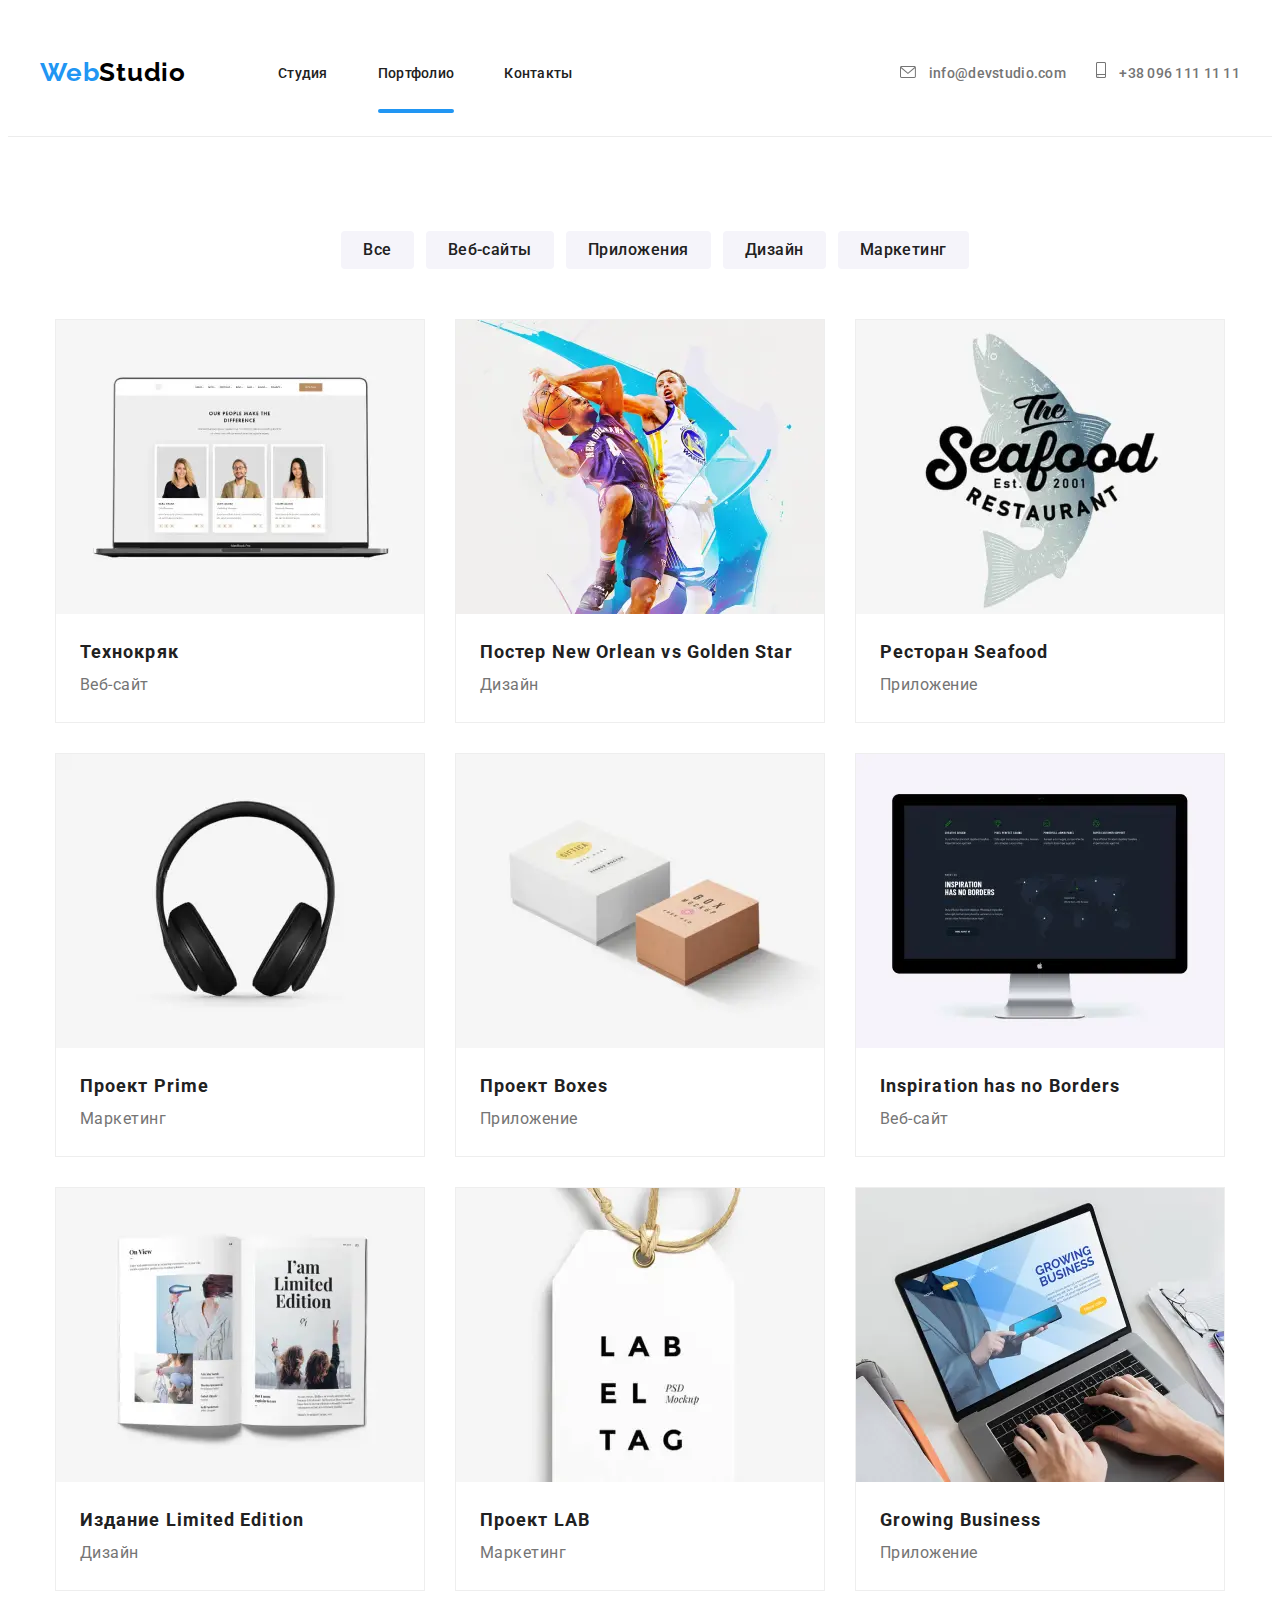
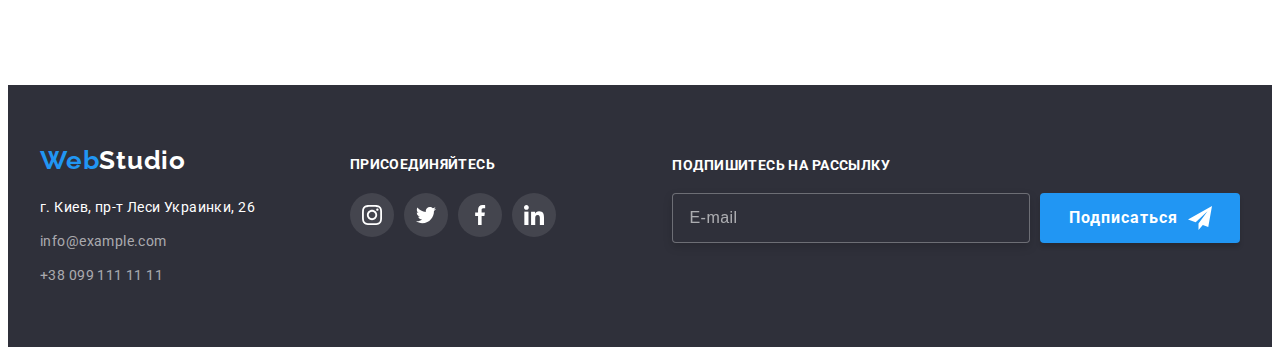
==== commit f7e52a6e: "work#8" ====
--- a/portfolio.html
+++ b/portfolio.html
@@ -158,15 +158,64 @@
             <li class="hero-project-1 foto-portfolio">
               <a class="links-foto-portfolio" href="#">
                 <div class="box-portolio">
-                  <img
-                    class="project-laptop foto-portfolio-tablet"
-                    srcset="
-                      ./img/foto-portfolio-1.jpg    1x,
-                      ./img/foto-portfolio-1@2x.jpg 2x
-                    "
-                    src="./img/foto-portfolio-1.jpg"
-                    alt="laptop"
-                  />
+                  <picture>
+                    <source
+                      srcset="
+                        ./img/portfolio-Desktop(1).webp    1x,
+                        ./img/portfolio-Desktop(1)@2x.webp 2x
+                      "
+                      media="(min-width: 1200px)"
+                      type="image/webp"
+                    />
+                    <source
+                      srcset="
+                        ./img/portfolio-Desktop(1).jpg    1x,
+                        ./img/portfolio-Desktop(1)@2x.jpg 2x
+                      "
+                      media="(min-width: 1200px)"
+                    />
+
+                    <source
+                      srcset="
+                        ./img/portfolio-Tablet(1).webp    1x,
+                        ./img/portfolio-Tablet(1)@2x.webp 2x
+                      "
+                      media="(min-width: 768px)"
+                      type="image/webp"
+                    />
+                    <source
+                      srcset="
+                        ./img/portfolio-Tablet(1).jpg    1x,
+                        ./img/portfolio-Tablet(1)@2x.jpg 2x
+                      "
+                      media="(min-width: 768px)"
+                    />
+
+                    <source
+                      srcset="
+                        ./img/portfolio-Mobile(1).webp    1x,
+                        ./img/portfolio-Mobile(1)@2x.webp 2x
+                      "
+                      media="(max-width: 767px)"
+                      type="image/webp"
+                    />
+                    <source
+                      srcset="
+                        ./img/portfolio-Mobile(1).jpg    1x,
+                        ./img/portfolio-Mobile(1)@2x.jpg 2x
+                      "
+                      media="(max-width: 767px)"
+                    />
+                    <img
+                      class="project-laptop foto-portfolio-tablet"
+                      srcset="
+                        ./img/foto-portfolio-1.jpg    1x,
+                        ./img/foto-portfolio-1@2x.jpg 2x
+                      "
+                      src="./img/foto-portfolio-1.jpg"
+                      alt="laptop"
+                    />
+                  </picture>
                   <p class="description-foto-portfolio">
                     Технокряк это современная площадка распространения
                     коронавируса. Компании используют эту платформу для
@@ -182,15 +231,64 @@
             <li class="hero-project-2 foto-portfolio">
               <a class="links-foto-portfolio" href="#">
                 <div class="box-portolio">
-                  <img
-                    class="project-basketball foto-portfolio-tablet"
-                    srcset="
-                      ./img/foto-portfolio-2.jpg    1x,
-                      ./img/foto-portfolio-2@2x.jpg 2x
-                    "
-                    src="./img/foto-portfolio-2.jpg"
-                    alt="basketball"
-                  />
+                  <picture>
+                    <source
+                      srcset="
+                        ./img/portfolio-Desktop(2).webp    1x,
+                        ./img/portfolio-Desktop(2)@2x.webp 2x
+                      "
+                      media="(min-width: 1200px)"
+                      type="image/webp"
+                    />
+                    <source
+                      srcset="
+                        ./img/portfolio-Desktop(2).jpg    1x,
+                        ./img/portfolio-Desktop(2)@2x.jpg 2x
+                      "
+                      media="(min-width: 1200px)"
+                    />
+
+                    <source
+                      srcset="
+                        ./img/portfolio-Tablet(2).webp    1x,
+                        ./img/portfolio-Tablet(2)@2x.webp 2x
+                      "
+                      media="(min-width: 768px)"
+                      type="image/webp"
+                    />
+                    <source
+                      srcset="
+                        ./img/portfolio-Tablet(2).jpg    1x,
+                        ./img/portfolio-Tablet(2)@2x.jpg 2x
+                      "
+                      media="(min-width: 768px)"
+                    />
+
+                    <source
+                      srcset="
+                        ./img/portfolio-Mobile(2).webp    1x,
+                        ./img/portfolio-Mobile(2)@2x.webp 2x
+                      "
+                      media="(max-width: 767px)"
+                      type="image/webp"
+                    />
+                    <source
+                      srcset="
+                        ./img/portfolio-Mobile(2).jpg    1x,
+                        ./img/portfolio-Mobile(2)@2x.jpg 2x
+                      "
+                      media="(max-width: 767px)"
+                    />
+                    <img
+                      class="project-basketball foto-portfolio-tablet"
+                      srcset="
+                        ./img/foto-portfolio-2.jpg    1x,
+                        ./img/foto-portfolio-2@2x.jpg 2x
+                      "
+                      src="./img/foto-portfolio-2.jpg"
+                      alt="basketball"
+                    />
+                  </picture>
                   <p class="description-foto-portfolio">
                     Технокряк это современная площадка распространения
                     коронавируса. Компании используют эту платформу для
@@ -206,15 +304,64 @@
             <li class="hero-project-3 foto-portfolio">
               <a class="links-foto-portfolio" href="#">
                 <div class="box-portolio">
-                  <img
-                    class="project-seafood foto-portfolio-tablet"
-                    srcset="
-                      ./img/foto-portfolio-3.jpg    1x,
-                      ./img/foto-portfolio-3@2x.jpg 2x
-                    "
-                    src="./img/foto-portfolio-3.jpg"
-                    alt="seafood"
-                  />
+                  <picture>
+                    <source
+                      srcset="
+                        ./img/portfolio-Desktop(3).webp    1x,
+                        ./img/portfolio-Desktop(3)@2x.webp 2x
+                      "
+                      media="(min-width: 1200px)"
+                      type="image/webp"
+                    />
+                    <source
+                      srcset="
+                        ./img/portfolio-Desktop(3).jpg    1x,
+                        ./img/portfolio-Desktop(3)@2x.jpg 2x
+                      "
+                      media="(min-width: 1200px)"
+                    />
+
+                    <source
+                      srcset="
+                        ./img/portfolio-Tablet(3).webp    1x,
+                        ./img/portfolio-Tablet(3)@2x.webp 2x
+                      "
+                      media="(min-width: 768px)"
+                      type="image/webp"
+                    />
+                    <source
+                      srcset="
+                        ./img/portfolio-Tablet(3).jpg    1x,
+                        ./img/portfolio-Tablet(3)@2x.jpg 2x
+                      "
+                      media="(min-width: 768px)"
+                    />
+
+                    <source
+                      srcset="
+                        ./img/portfolio-Mobile(3).webp    1x,
+                        ./img/portfolio-Mobile(3)@2x.webp 2x
+                      "
+                      media="(max-width: 767px)"
+                      type="image/webp"
+                    />
+                    <source
+                      srcset="
+                        ./img/portfolio-Mobile(3).jpg    1x,
+                        ./img/portfolio-Mobile(3)@2x.jpg 2x
+                      "
+                      media="(max-width: 767px)"
+                    />
+                    <img
+                      class="project-seafood foto-portfolio-tablet"
+                      srcset="
+                        ./img/foto-portfolio-3.jpg    1x,
+                        ./img/foto-portfolio-3@2x.jpg 2x
+                      "
+                      src="./img/foto-portfolio-3.jpg"
+                      alt="seafood"
+                    />
+                  </picture>
                   <p class="description-foto-portfolio">
                     Технокряк это современная площадка распространения
                     коронавируса. Компании используют эту платформу для
@@ -230,15 +377,64 @@
             <li class="hero-project-4 foto-portfolio">
               <a class="links-foto-portfolio" href="#">
                 <div class="box-portolio">
-                  <img
-                    class="project-headphones foto-portfolio-tablet"
-                    srcset="
-                      ./img/foto-portfolio-4.jpg    1x,
-                      ./img/foto-portfolio-4@2x.jpg 2x
-                    "
-                    src="./img/foto-portfolio-4.jpg"
-                    alt="headphones"
-                  />
+                  <picture>
+                    <source
+                      srcset="
+                        ./img/portfolio-Desktop(4).webp    1x,
+                        ./img/portfolio-Desktop(4)@2x.webp 2x
+                      "
+                      media="(min-width: 1200px)"
+                      type="image/webp"
+                    />
+                    <source
+                      srcset="
+                        ./img/portfolio-Desktop(4).jpg    1x,
+                        ./img/portfolio-Desktop(4)@2x.jpg 2x
+                      "
+                      media="(min-width: 1200px)"
+                    />
+
+                    <source
+                      srcset="
+                        ./img/portfolio-Tablet(4).webp    1x,
+                        ./img/portfolio-Tablet(4)@2x.webp 2x
+                      "
+                      media="(min-width: 768px)"
+                      type="image/webp"
+                    />
+                    <source
+                      srcset="
+                        ./img/portfolio-Tablet(4).jpg    1x,
+                        ./img/portfolio-Tablet(4)@2x.jpg 2x
+                      "
+                      media="(min-width: 768px)"
+                    />
+
+                    <source
+                      srcset="
+                        ./img/portfolio-Mobile(4).webp    1x,
+                        ./img/portfolio-Mobile(4)@2x.webp 2x
+                      "
+                      media="(max-width: 767px)"
+                      type="image/webp"
+                    />
+                    <source
+                      srcset="
+                        ./img/portfolio-Mobile(4).jpg    1x,
+                        ./img/portfolio-Mobile(4)@2x.jpg 2x
+                      "
+                      media="(max-width: 767px)"
+                    />
+                    <img
+                      class="project-headphones foto-portfolio-tablet"
+                      srcset="
+                        ./img/foto-portfolio-4.jpg    1x,
+                        ./img/foto-portfolio-4@2x.jpg 2x
+                      "
+                      src="./img/foto-portfolio-4.jpg"
+                      alt="headphones"
+                    />
+                  </picture>
                   <p class="description-foto-portfolio">
                     Технокряк это современная площадка распространения
                     коронавируса. Компании используют эту платформу для
@@ -254,15 +450,64 @@
             <li class="hero-project-5 foto-portfolio">
               <a class="links-foto-portfolio" href="#">
                 <div class="box-portolio">
-                  <img
-                    class="project-boxes foto-portfolio-tablet"
-                    srcset="
-                      ./img/foto-portfolio-5.jpg    1x,
-                      ./img/foto-portfolio-5@2x.jpg 2x
-                    "
-                    src="./img/foto-portfolio-5.jpg"
-                    alt="boxes"
-                  />
+                  <picture>
+                    <source
+                      srcset="
+                        ./img/portfolio-Desktop(5).webp    1x,
+                        ./img/portfolio-Desktop(5)@2x.webp 2x
+                      "
+                      media="(min-width: 1200px)"
+                      type="image/webp"
+                    />
+                    <source
+                      srcset="
+                        ./img/portfolio-Desktop(5).jpg    1x,
+                        ./img/portfolio-Desktop(5)@2x.jpg 2x
+                      "
+                      media="(min-width: 1200px)"
+                    />
+
+                    <source
+                      srcset="
+                        ./img/portfolio-Tablet(5).webp    1x,
+                        ./img/portfolio-Tablet(5)@2x.webp 2x
+                      "
+                      media="(min-width: 768px)"
+                      type="image/webp"
+                    />
+                    <source
+                      srcset="
+                        ./img/portfolio-Tablet(5).jpg    1x,
+                        ./img/portfolio-Tablet(5)@2x.jpg 2x
+                      "
+                      media="(min-width: 768px)"
+                    />
+
+                    <source
+                      srcset="
+                        ./img/portfolio-Mobile(5).webp    1x,
+                        ./img/portfolio-Mobile(5)@2x.webp 2x
+                      "
+                      media="(max-width: 767px)"
+                      type="image/webp"
+                    />
+                    <source
+                      srcset="
+                        ./img/portfolio-Mobile(5).jpg    1x,
+                        ./img/portfolio-Mobile(5)@2x.jpg 2x
+                      "
+                      media="(max-width: 767px)"
+                    />
+                    <img
+                      class="project-boxes foto-portfolio-tablet"
+                      srcset="
+                        ./img/foto-portfolio-5.jpg    1x,
+                        ./img/foto-portfolio-5@2x.jpg 2x
+                      "
+                      src="./img/foto-portfolio-5.jpg"
+                      alt="boxes"
+                    />
+                  </picture>
                   <p class="description-foto-portfolio">
                     Технокряк это современная площадка распространения
                     коронавируса. Компании используют эту платформу для
@@ -278,15 +523,64 @@
             <li class="hero-project-6 foto-portfolio">
               <a class="links-foto-portfolio" href="#">
                 <div class="box-portolio">
-                  <img
-                    class="project-tv foto-portfolio-tablet"
-                    srcset="
-                      ./img/foto-portfolio-6.jpg    1x,
-                      ./img/foto-portfolio-6@2x.jpg 2x
-                    "
-                    src="./img/foto-portfolio-6.jpg"
-                    alt="tv"
-                  />
+                  <picture>
+                    <source
+                      srcset="
+                        ./img/portfolio-Desktop(6).webp    1x,
+                        ./img/portfolio-Desktop(6)@2x.webp 2x
+                      "
+                      media="(min-width: 1200px)"
+                      type="image/webp"
+                    />
+                    <source
+                      srcset="
+                        ./img/portfolio-Desktop(6).jpg    1x,
+                        ./img/portfolio-Desktop(6)@2x.jpg 2x
+                      "
+                      media="(min-width: 1200px)"
+                    />
+
+                    <source
+                      srcset="
+                        ./img/portfolio-Tablet(6).webp    1x,
+                        ./img/portfolio-Tablet(6)@2x.webp 2x
+                      "
+                      media="(min-width: 768px)"
+                      type="image/webp"
+                    />
+                    <source
+                      srcset="
+                        ./img/portfolio-Tablet(6).jpg    1x,
+                        ./img/portfolio-Tablet(6)@2x.jpg 2x
+                      "
+                      media="(min-width: 768px)"
+                    />
+
+                    <source
+                      srcset="
+                        ./img/portfolio-Mobile(6).webp    1x,
+                        ./img/portfolio-Mobile(6)@2x.webp 2x
+                      "
+                      media="(max-width: 767px)"
+                      type="image/webp"
+                    />
+                    <source
+                      srcset="
+                        ./img/portfolio-Mobile(6).jpg    1x,
+                        ./img/portfolio-Mobile(6)@2x.jpg 2x
+                      "
+                      media="(max-width: 767px)"
+                    />
+                    <img
+                      class="project-tv foto-portfolio-tablet"
+                      srcset="
+                        ./img/foto-portfolio-6.jpg    1x,
+                        ./img/foto-portfolio-6@2x.jpg 2x
+                      "
+                      src="./img/foto-portfolio-6.jpg"
+                      alt="tv"
+                    />
+                  </picture>
                   <p class="description-foto-portfolio">
                     Технокряк это современная площадка распространения
                     коронавируса. Компании используют эту платформу для
@@ -302,15 +596,64 @@
             <li class="hero-project-7 foto-portfolio">
               <a class="links-foto-portfolio" href="#">
                 <div class="box-portolio">
-                  <img
-                    class="project-book foto-portfolio-tablet"
-                    srcset="
-                      ./img/foto-portfolio-7.jpg    1x,
-                      ./img/foto-portfolio-7@2x.jpg 2x
-                    "
-                    src="./img/foto-portfolio-7.jpg"
-                    alt="book"
-                  />
+                  <picture>
+                    <source
+                      srcset="
+                        ./img/portfolio-Desktop(7).webp    1x,
+                        ./img/portfolio-Desktop(7)@2x.webp 2x
+                      "
+                      media="(min-width: 1200px)"
+                      type="image/webp"
+                    />
+                    <source
+                      srcset="
+                        ./img/portfolio-Desktop(7).jpg    1x,
+                        ./img/portfolio-Desktop(7)@2x.jpg 2x
+                      "
+                      media="(min-width: 1200px)"
+                    />
+
+                    <source
+                      srcset="
+                        ./img/portfolio-Tablet(7).webp    1x,
+                        ./img/portfolio-Tablet(7)@2x.webp 2x
+                      "
+                      media="(min-width: 768px)"
+                      type="image/webp"
+                    />
+                    <source
+                      srcset="
+                        ./img/portfolio-Tablet(7).jpg    1x,
+                        ./img/portfolio-Tablet(7)@2x.jpg 2x
+                      "
+                      media="(min-width: 768px)"
+                    />
+
+                    <source
+                      srcset="
+                        ./img/portfolio-Mobile(7).webp    1x,
+                        ./img/portfolio-Mobile(7)@2x.webp 2x
+                      "
+                      media="(max-width: 767px)"
+                      type="image/webp"
+                    />
+                    <source
+                      srcset="
+                        ./img/portfolio-Mobile(7).jpg    1x,
+                        ./img/portfolio-Mobile(7)@2x.jpg 2x
+                      "
+                      media="(max-width: 767px)"
+                    />
+                    <img
+                      class="project-book foto-portfolio-tablet"
+                      srcset="
+                        ./img/foto-portfolio-7.jpg    1x,
+                        ./img/foto-portfolio-7@2x.jpg 2x
+                      "
+                      src="./img/foto-portfolio-7.jpg"
+                      alt="book"
+                    />
+                  </picture>
                   <p class="description-foto-portfolio">
                     Технокряк это современная площадка распространения
                     коронавируса. Компании используют эту платформу для
@@ -326,15 +669,64 @@
             <li class="hero-project-8 foto-portfolio">
               <a class="links-foto-portfolio" href="#">
                 <div class="box-portolio">
-                  <img
-                    class="project-lab foto-portfolio-tablet"
-                    srcset="
-                      ./img/foto-portfolio-8.jpg    1x,
-                      ./img/foto-portfolio-8@2x.jpg 2x
-                    "
-                    src="./img/foto-portfolio-8.jpg"
-                    alt="tag"
-                  />
+                  <picture>
+                    <source
+                      srcset="
+                        ./img/portfolio-Desktop(8).webp    1x,
+                        ./img/portfolio-Desktop(8)@2x.webp 2x
+                      "
+                      media="(min-width: 1200px)"
+                      type="image/webp"
+                    />
+                    <source
+                      srcset="
+                        ./img/portfolio-Desktop(8).jpg    1x,
+                        ./img/portfolio-Desktop(8)@2x.jpg 2x
+                      "
+                      media="(min-width: 1200px)"
+                    />
+
+                    <source
+                      srcset="
+                        ./img/portfolio-Tablet(8).webp    1x,
+                        ./img/portfolio-Tablet(8)@2x.webp 2x
+                      "
+                      media="(min-width: 768px)"
+                      type="image/webp"
+                    />
+                    <source
+                      srcset="
+                        ./img/portfolio-Tablet(8).jpg    1x,
+                        ./img/portfolio-Tablet(8)@2x.jpg 2x
+                      "
+                      media="(min-width: 768px)"
+                    />
+
+                    <source
+                      srcset="
+                        ./img/portfolio-Mobile(8).webp    1x,
+                        ./img/portfolio-Mobile(8)@2x.webp 2x
+                      "
+                      media="(max-width: 767px)"
+                      type="image/webp"
+                    />
+                    <source
+                      srcset="
+                        ./img/portfolio-Mobile(8).jpg    1x,
+                        ./img/portfolio-Mobile(8)@2x.jpg 2x
+                      "
+                      media="(max-width: 767px)"
+                    />
+                    <img
+                      class="project-lab foto-portfolio-tablet"
+                      srcset="
+                        ./img/foto-portfolio-8.jpg    1x,
+                        ./img/foto-portfolio-8@2x.jpg 2x
+                      "
+                      src="./img/foto-portfolio-8.jpg"
+                      alt="tag"
+                    />
+                  </picture>
                   <p class="description-foto-portfolio">
                     Технокряк это современная площадка распространения
                     коронавируса. Компании используют эту платформу для
@@ -350,15 +742,64 @@
             <li class="hero-project-9 foto-portfolio">
               <a class="links-foto-portfolio" href="#">
                 <div class="box-portolio">
-                  <img
-                    class="project-growing-business foto-portfolio-tablet"
-                    srcset="
-                      ./img/foto-portfolio-9.jpg    1x,
-                      ./img/foto-portfolio-9@2x.jpg 2x
-                    "
-                    src="./img/foto-portfolio-9.jpg"
-                    alt="business"
-                  />
+                  <picture>
+                    <source
+                      srcset="
+                        ./img/portfolio-Desktop(9).webp    1x,
+                        ./img/portfolio-Desktop(9)@2x.webp 2x
+                      "
+                      media="(min-width: 1200px)"
+                      type="image/webp"
+                    />
+                    <source
+                      srcset="
+                        ./img/portfolio-Desktop(9).jpg    1x,
+                        ./img/portfolio-Desktop(9)@2x.jpg 2x
+                      "
+                      media="(min-width: 1200px)"
+                    />
+
+                    <source
+                      srcset="
+                        ./img/portfolio-Tablet(9).webp    1x,
+                        ./img/portfolio-Tablet(9)@2x.webp 2x
+                      "
+                      media="(min-width: 768px)"
+                      type="image/webp"
+                    />
+                    <source
+                      srcset="
+                        ./img/portfolio-Tablet(9).jpg    1x,
+                        ./img/portfolio-Tablet(9)@2x.jpg 2x
+                      "
+                      media="(min-width: 768px)"
+                    />
+
+                    <source
+                      srcset="
+                        ./img/portfolio-Mobile(9).webp    1x,
+                        ./img/portfolio-Mobile(9)@2x.webp 2x
+                      "
+                      media="(max-width: 767px)"
+                      type="image/webp"
+                    />
+                    <source
+                      srcset="
+                        ./img/portfolio-Mobile(9).jpg    1x,
+                        ./img/portfolio-Mobile(9)@2x.jpg 2x
+                      "
+                      media="(max-width: 767px)"
+                    />
+                    <img
+                      class="project-growing-business foto-portfolio-tablet"
+                      srcset="
+                        ./img/foto-portfolio-9.jpg    1x,
+                        ./img/foto-portfolio-9@2x.jpg 2x
+                      "
+                      src="./img/foto-portfolio-9.jpg"
+                      alt="business"
+                    />
+                  </picture>
                   <p class="description-foto-portfolio">
                     Технокряк это современная площадка распространения
                     коронавируса. Компании используют эту платформу для
--- a/css/main.min.css
+++ b/css/main.min.css
@@ -1,2 +1,2 @@
-:root{--secondary-text-color: #ffffff;--primary-text-color: #afb1b8;--accent-color: #2196f3}body{font-family:"Roboto", sans-serif}h1,h2,h3,h4,h5,h6,p{margin-top:0;margin-bottom:0}ul,ol{margin-top:0;margin-bottom:0;padding-left:0}img{display:block}.footer__links--name-links{font-style:normal;font-weight:bold;font-size:14px;line-height:1.14;letter-spacing:0.03em;text-transform:uppercase;color:var(--secondary-text-color)}.footer__links{display:flex;flex-direction:column;align-items:flex-start;flex-wrap:wrap;margin-left:70px;padding-top:12px}.footer__div-container{display:flex;justify-content:space-between}.social-list-link-footer{display:flex;align-items:center;justify-content:center;width:44px;height:44px;background:#2f303a;background:rgba(255,255,255,0.1);border-radius:50%;transition:background 250ms cubic-bezier(0.4, 0, 0.2, 1)}.social-list-link-footer:focus,.social-list-link-footer:hover{background:var(--accent-color)}.social-list-icon-footer{fill:var(--secondary-text-color)}.footer-label-span{font-family:"Roboto", sans-serif;font-size:14px;font-weight:700;line-height:1.14286;letter-spacing:0.03em;text-transform:uppercase;color:var(--secondary-text-color);display:block}.footer-input-maill{border:1px solid rgba(255,255,255,0.3);box-sizing:border-box;filter:drop-shadow(0px 4px 4px rgba(0,0,0,0.15));border-radius:4px;background:#2f303a;height:50px;width:358px;margin-top:20px;padding-left:16px;color:var(--secondary-text-color)}.footer-input-maill::placeholder{font-size:16px;line-height:20px;display:flex;align-items:center;letter-spacing:0.03em;color:rgba(255,255,255,0.6)}.footer__div-container--footer-form-wraper{display:flex;padding-top:12px;margin-left:92px}.footer-button-subscriber{display:flex;align-items:center;height:50px;padding:10px 10px 10px 29px;background-color:var(--accent-color);box-shadow:0px 4px 4px rgba(0,0,0,0.15);border-radius:4px;margin-left:10px;margin-top:36px;border:none;transition:background 250ms cubic-bezier(0.4, 0, 0.2, 1)}.footer-button-subscriber:focus,.footer-button-subscriber:hover{background:#188ce8}.footer-vector-subscriber{margin-left:10px;margin-right:18px}.footer-button{font-family:"Roboto", sans-serif;font-size:16px;font-weight:700;line-height:1.875;letter-spacing:0.06em;color:var(--secondary-text-color)}.div-footer-button{margin-left:12px;margin-top:48px}.gps{font-style:normal;font-weight:normal;font-size:14px;line-height:1.71;letter-spacing:0.03em;color:var(--secondary-text-color);padding-bottom:10px}.footer{background:#2f303a;padding-top:60px;padding-bottom:60px}.footer__logo{font-family:"Raleway", sans-serif;font-style:normal;font-weight:bold;font-size:26px;line-height:1.18;letter-spacing:0.03em;color:var(--secondary-text-color);text-decoration:none;padding-top:0px;padding-bottom:0px}.footer-nav{display:flex;flex-direction:column;margin-top:20px}.foot-mail{font-style:normal;font-weight:normal;font-size:14px;line-height:1.71;letter-spacing:0.03em;text-decoration:none;color:#ffffff99;transition:color 250ms cubic-bezier(0.4, 0, 0.2, 1)}.foot-mail:hover,.foot-mail:focus{color:var(--accent-color)}.foot-tel{font-style:normal;font-weight:normal;font-size:14px;line-height:1.71;letter-spacing:0.03em;text-decoration:none;color:#ffffff99;transition:color 250ms cubic-bezier(0.4, 0, 0.2, 1)}.foot-tel:hover,.foot-tel:focus{color:var(--accent-color)}.contacts{font-style:normal;font-size:14px;font-weight:500;line-height:1.14286;letter-spacing:0.02em;color:#757575;list-style:none;text-decoration:none;transition:color 250ms cubic-bezier(0.4, 0, 0.2, 1)}.contacts-foot-mail{padding-bottom:10px}.header{border-bottom:1px solid #ececec}.icon-header-tell{width:10px;height:16px;margin-right:10px;transition:fill 250ms cubic-bezier(0.4, 0, 0.2, 1)}.nav-header-link:focus .icon-header-tell,.nav-header-link:hover .icon-header-tell{fill:var(--accent-color)}.icon-header-maill{width:16px;height:12px;margin-right:10px;transition:fill 250ms cubic-bezier(0.4, 0, 0.2, 1)}.nav-header-link:focus .icon-header-maill,.nav-header-link:hover .icon-header-maill{fill:var(--accent-color)}.nav-header__lists{display:flex;align-items:center}.header__nav-contacts{display:flex;align-items:center}.icon-header{width:10px;height:16px}.header__contacts{display:flex;margin-left:auto}.header__logo-webstudio{font-family:"Raleway", sans-serif;font-style:normal;font-weight:bold;font-size:26px;line-height:1.19;letter-spacing:0.03em;color:#000000;text-decoration:none;margin-right:92px}.colortext-logo{color:var(--accent-color)}.nav-header-link{fill:#757575}.nav-header__list{list-style:none}.nav-header__list:not(:last-child){margin-right:50px}.nav-header__list :hover,.nav-header__list :focus{color:var(--accent-color)}.nav-header__list-contacts :hover,.nav-header__list-contacts :focus{color:var(--accent-color)}.contacts-head{font-style:normal;font-size:14px;font-weight:500;line-height:1.14286;letter-spacing:0.02em;color:#757575;list-style:none;text-decoration:none;transition:color 250ms cubic-bezier(0.4, 0, 0.2, 1)}.header__nav-contacts{list-style:none}.nav-header__list-link{position:relative;font-style:normal;font-size:14px;font-weight:500;line-height:1.14286;letter-spacing:0.02em;color:#212121;text-decoration:none;transition:color 250ms cubic-bezier(0.4, 0, 0.2, 1)}.nav-header-line::after{content:"";position:absolute;left:0;bottom:-32px;width:100%;height:4px;background:var(--accent-color);border-radius:2px}.hours-working{padding-bottom:94px}.hours-working-gallery{display:flex}.hours-working-foto:not(:last-child){margin-right:30px}.box-hours-working-foto{position:relative}.description-jobs{width:100%;height:70px;position:absolute;bottom:0;left:0;color:var(--secondary-text-color);background-color:rgba(47,48,58,0.8);font-size:14px;font-weight:700;line-height:1.14286;letter-spacing:0.03em;text-align:center;padding:26px 82px;text-transform:uppercase}.hours-working-title,.our-team-peculiarities{font-style:normal;font-weight:bold;font-size:36px;line-height:1.16;text-align:center;letter-spacing:0.03em;color:#212121}.hours-working-gallery{list-style:none;margin-top:50px}.our-team-list{margin-top:50px;display:flex;list-style:none}.foto-description{padding-top:30px;padding-bottom:30px}.worker-name{font-style:normal;font-size:16px;font-weight:500;line-height:1.1875;text-align:center;letter-spacing:0.03em;color:#212121;margin-bottom:5px}.social-list{display:flex;list-style:none;justify-content:center;margin-top:20px}.social-list-link{display:flex;align-items:center;justify-content:center;width:44px;height:44px;background:var(--secondary-text-color);border-radius:50%;transition:background 250ms cubic-bezier(0.4, 0, 0.2, 1)}.social-list-link:focus,.social-list-link:hover{background:var(--accent-color)}.social-list-icon{fill:var(--primary-text-color);transition:fill 250ms cubic-bezier(0.4, 0, 0.2, 1)}.social-list-link-footer:focus .social-list-icon,.social-list-link-footer:hover .social-list-icon{fill:var(--secondary-text-color)}.social-list-link:focus .social-list-icon,.social-list-link:hover .social-list-icon{fill:var(--secondary-text-color)}.social-list-item:not(:last-child){margin-right:10px}.our-team{background:#f5f4fa;padding-bottom:94px;padding-top:94px}.team{width:270px;height:428px;left:515px;top:1635px;background:var(--secondary-text-color);box-shadow:0px 1px 3px rgba(0,0,0,0.12),0px 1px 1px rgba(0,0,0,0.14),0px 2px 1px rgba(0,0,0,0.2);border-radius:0px 0px 4px 4px}.team:not(:nth-child(4n)){margin-right:30px}.our-team-position{font-weight:normal;font-size:16px;line-height:1.18;text-align:center;letter-spacing:0.03em;color:#757575;margin-top:5px}.div-works{display:flex;flex-wrap:wrap}.peculiarities{padding-top:94px;padding-bottom:94px}.list-work{width:270px;list-style:none}.div-grup{display:flex;align-items:center;justify-content:center;height:120px;width:270px;background:#f5f4fa;border-radius:4px;margin-bottom:30px}.peculiarities-grup{display:flex;width:70px;height:70px}.peculiarities-work{font-style:normal;font-weight:bold;font-size:14px;line-height:1.14;letter-spacing:0.03em;text-transform:uppercase;color:#212121}.work{margin-bottom:10px}.work-description{font-weight:normal;font-size:14px;line-height:1.71;letter-spacing:0.03em;color:#757575}.list-clients{cursor:pointer;list-style:none}.list-clients:not(:last-child){margin-right:30px}.link-clients{fill:var(--primary-text-color);display:block;height:92px;width:100%;border:1px solid #afb1b8;border-radius:4px;padding:16px 31px 16px 31px;transition:fill 250ms cubic-bezier(0.4, 0, 0.2, 1),border 250ms cubic-bezier(0.4, 0, 0.2, 1)}.link-clients:focus,.link-clients:hover{fill:var(--accent-color);border:1px solid #2196f3;border-radius:4px}.list-clients-list{height:92px;width:100%}.div-clients{display:flex}.section-clients{padding-top:94px;padding-bottom:94px}.clients-title{font-style:normal;font-weight:bold;font-size:36px;line-height:1.16;text-align:center;letter-spacing:0.03em;color:#212121;margin-bottom:50px}.hero-description{font-style:normal;font-size:44px;font-weight:900;line-height:1.36364;text-align:center;letter-spacing:0.06em;text-transform:uppercase;color:var(--secondary-text-color);padding-bottom:30px}.section-hero{background-image:linear-gradient(rgba(47,48,58,0.4), rgba(47,48,58,0.4)),url(../img/background.jpg);background-color:#2f303a66;background-position:center;background-size:cover}@media (min-device-pixel-ratio: 2), (min-resolution: 192dpi), (min-resolution: 2dppx){.section-hero{background-image:linear-gradient(rgba(47,48,58,0.4), rgba(47,48,58,0.4)),url("../img/Header img@2x.jpg")}}.div-hero{display:flex;text-align:center;align-items:center;flex-direction:column;justify-content:center;height:600px}.hero-block{width:1200px;padding-left:15px;padding-right:15px}.hero-button{background:var(--accent-color);box-shadow:0px 4px 4px rgba(0,0,0,0.15);border-radius:4px;cursor:pointer;border:0;padding:0 0 0 0}.hero-button:hover,.hero-button:focus{background:#188ce8;box-shadow:0px 4px 4px rgba(0,0,0,0.15);border-radius:4px}.button-name{font-style:normal;font-weight:bold;font-size:16px;line-height:1.87;display:flex;text-align:center;letter-spacing:0.06em;color:var(--secondary-text-color);padding-left:32px;padding-right:32px;padding-top:10px;padding-bottom:10px;border-radius:4px;transition:background 250ms cubic-bezier(0.4, 0, 0.2, 1)}.all-button{display:flex;justify-content:center;margin-bottom:50px}.main-hero-work-portfolio{padding-top:94px;padding-bottom:94px}.backdrop{position:fixed;top:0;left:0;width:100vw;height:100vh;background-color:rgba(0,0,0,0.2);transition:opacity 250ms cubic-bezier(0.4, 0, 0.2, 1),visibility 250ms cubic-bezier(0.4, 0, 0.2, 1)}.backdrop.is-hidden{opacity:0;visibility:hidden;pointer-events:none}.modal{position:absolute;top:50%;left:50%;transform:translate(-50%, -50%);width:528px;height:580px;background-color:var(--secondary-text-color);box-shadow:0px 1px 3px rgba(0,0,0,0.12),0px 1px 1px rgba(0,0,0,0.14),0px 2px 1px rgba(0,0,0,0.2);border-radius:4px;padding:40px}.modal-close-btn{position:absolute;top:8px;right:8px;display:flex;justify-content:center;align-items:center;width:30px;height:30px;background-color:transparent;border-radius:50%;border:1px solid rgba(0,0,0,0.1);box-sizing:border-box;cursor:pointer}.modal-close-btn:focus .modal-close-icon,.modal-close-btn:hover .modal-close-icon{fill:var(--accent-color)}.contacts-form-description{font-family:"Roboto", sans-serif;font-size:20px;font-weight:700;line-height:1.15;text-align:center;letter-spacing:0.03em;color:#212121;margin-bottom:12px}.contact-form-input{width:100%;height:40px;border:1px solid rgba(33,33,33,0.2);box-sizing:border-box;border-radius:4px;padding-left:42px;transition:border-color 250ms cubic-bezier(0.4, 0, 0.2, 1)}.contact-form-input:focus{outline:none;border-color:var(--accent-color)}.contact-form-field{display:block;margin-top:10px}.contact-form-name{font-family:"Roboto", sans-serif;font-size:12px;font-weight:400;line-height:1.16667;letter-spacing:0.01em;color:#757575;display:block;margin-bottom:4px}.contact-form-comment{border:1px solid rgba(33,33,33,0.2);box-sizing:border-box;border-radius:4px;padding:12px 16px;resize:none;transition:border-color 250ms cubic-bezier(0.4, 0, 0.2, 1);width:100%;height:120px;margin-bottom:20px}.contact-form-comment:focus{outline:none;border-color:var(--accent-color)}.contact-form-comment::placeholder{font-family:"Roboto", sans-serif;font-size:14px;font-weight:400;line-height:1.14286;letter-spacing:0.01em;color:rgba(117,117,117,0.5)}.contact-form-span{position:relative;margin-top:4px}.contact-form-icon{position:absolute;top:50%;left:12px;transform:translateY(-50%);display:block;padding:2px;transition:fill 250ms cubic-bezier(0.4, 0, 0.2, 1)}.contact-form-input:focus+.contact-form-icon{fill:var(--accent-color)}.contact-form-checkbox-label{display:flex;align-items:center;justify-content:center;font-size:14px;font-weight:400;line-height:1.71429;letter-spacing:0.03em;color:#757575}.contact-form-checkbox:checked+.contact-form-checkbox-label::before{border:none;background-image:url("../img/icon-check.jpg")}.contact-form-checkbox-label::before{display:inline-block;width:16px;height:16px;border:solid 2px #212121;border-radius:2px;cursor:pointer;content:"";margin-right:8px}.contact-form-checkbox-link{color:var(--accent-color)}.contact-form-checkbox-wrapper{position:relative}.contact-form-checkbox{position:absolute;z-index:-1;opacity:0;user-select:none}.contact-form-submit-btn{font-family:"Roboto", sans-serif;font-size:16px;font-weight:700;line-height:1.875;display:flex;margin:0 auto;margin-top:30px;background:var(--accent-color);color:var(--secondary-text-color);box-shadow:0px 4px 4px rgba(0,0,0,0.15);border-radius:4px;padding:10px 56px;border:none;align-items:center;text-align:center;letter-spacing:0.06em;transition:background 250ms cubic-bezier(0.4, 0, 0.2, 1)}.contact-form-submit-btn:focus,.contact-form-submit-btn:hover{background:#188ce8;box-shadow:0px 4px 4px rgba(0,0,0,0.15);border-radius:4px}.list-button{list-style:none}.foto-description-portfolio{display:flex;flex-direction:column;padding:20px 24px 20px 24px}.button-portfolio{font-family:"Roboto", sans-serif;font-style:normal;font-size:16px;font-weight:500;line-height:1.625;text-align:center;letter-spacing:0.03em;color:#212121;padding:6px 22px 6px 22px;background:#f5f4fa;border-radius:4px;cursor:pointer;border:0;transition:background 250ms cubic-bezier(0.4, 0, 0.2, 1),color 250ms cubic-bezier(0.4, 0, 0.2, 1)}.button-portfolio:not(:last-child){margin-right:8px}.button-portfolio:focus,.button-portfolio:hover{background:var(--accent-color);box-shadow:0px 3px 1px rgba(0,0,0,0.1),0px 1px 2px rgba(0,0,0,0.08),0px 2px 2px rgba(0,0,0,0.12);border-radius:4px;color:var(--secondary-text-color)}.list-hero{list-style:none;display:flex;flex-wrap:wrap}.foto-portfolio{width:370px;height:404px;background:var(--secondary-text-color);border:1px solid #eeeeee;box-sizing:border-box;cursor:pointer}.foto-portfolio:not(:nth-child(3n)){margin-right:30px}.foto-portfolio:nth-last-child(n+4){margin-bottom:30px}.links-foto-portfolio{display:block;text-decoration:none}.links-foto-portfolio:focus,.links-foto-portfolio:hover{box-shadow:0px 1px 1px rgba(0,0,0,0.12),0px 4px 4px rgba(0,0,0,0.06),1px 4px 6px rgba(0,0,0,0.16)}.box-portolio{position:relative;overflow:hidden}.description-foto-portfolio{position:absolute;background:rgba(33,150,243,0.902);left:0;top:0;text-align:center;padding:63px 24px;width:100%;height:100%;font-size:18px;font-weight:400;line-height:1.55556;letter-spacing:0.03em;color:var(--secondary-text-color);transform:translateY(100%);transition:transform 250ms cubic-bezier(0.4, 0, 0.2, 1)}.links-foto-portfolio:focus .description-foto-portfolio,.links-foto-portfolio:hover .description-foto-portfolio{text-align:start;transform:translateY(0%)}.name-project{font-style:normal;font-weight:bold;font-size:18px;line-height:2;letter-spacing:0.06em;color:#212121}.description-project{font-weight:normal;font-size:16px;line-height:1.87;letter-spacing:0.03em;color:#757575}@media screen and (max-width: 767px){.nav-header{display:none}.header__contacts{display:none}.hours-working{display:none}.header{margin-left:auto;margin-right:auto}.header{position:relative;background-color:#ffffff}.header__container{display:flex;justify-content:space-between;align-items:center;flex-wrap:wrap;padding-right:15px;padding-left:15px}.header__logo-webstudio{padding-top:16px;padding-bottom:16px}.header__logo-webstudio{font-family:"Raleway", sans-serif;font-style:normal;font-weight:bold;font-size:26px;line-height:1.19;letter-spacing:0.03em;color:#000000;text-decoration:none;margin-right:0}.colortext-logo{color:var(--accent-color)}.section-container{padding:60px 15px}.mobile-container{width:480px;margin-left:auto;margin-right:auto}.mobile-menu__lists--list{font-size:40px;font-weight:500;line-height:1.175;letter-spacing:0.02em;list-style:none}.mobile-menu__lists--list:not(:last-child){margin-bottom:32px}.mobile-menu__lists--list:last-child{padding-bottom:302px}.mobile-menu__lists--link{color:#212121;text-decoration:none}.mobile-menu__link-color{color:#2196f3}.mobile-menu-tell{font-size:34px;font-weight:500;line-height:1.17647;letter-spacing:0.02em;color:#2196f3}.mobile-menu-tell-list{margin-bottom:32px}.mobile-menu-maill-list{margin-bottom:32px}.mobile-menu-maill{font-size:24px;font-weight:500;line-height:1.16667;letter-spacing:0.02em;color:#757575}.mobile-menu__contacts-link{font-family:"Roboto", sans-serif;font-style:normal;text-decoration:none}.mobile-menu__contacts-list{list-style:none}.social-media-link{font-style:normal;font-size:18px;font-weight:500;line-height:1.22222;letter-spacing:0.02em;color:#2196f3;text-decoration:none}.social-media-list{list-style:none}.social-media-lists{display:flex}.social-media-list:not(:first-child){padding-left:10px}.social-media-list:not(:last-child){padding-right:10px;border-right:1px solid rgba(33,33,33,0.2)}.social-media-list:last-child{margin-right:40px}.mobile-menu__close-btn:focus .mobile-menu__close-icon,.mobile-menu-btn:focus .mobile-menu-btn__icon{fill:#2196f3}.mobile-menu__close-icon,.mobile-menu-btn__icon{transition:fill 250ms cubic-bezier(0.4, 0, 0.2, 1)}.mobile-menu-btn{background-color:transparent;border:none;padding:0;line-height:0}.mobile-menu-btn__icon{fill:#212121}.mobile-menu{z-index:2;position:absolute;top:0;left:0;width:480px;overflow:auto;background:#ffffff;box-shadow:0px 4px 8px rgba(0,0,0,0.04),0px 2px 4px rgba(0,0,0,0.08),0px 1px 3px rgba(0,0,0,0.16);opacity:0;visibility:hidden;pointer-events:none;transition:opacity 250ms cubic-bezier(0.4, 0, 0.2, 1),visibility 250ms cubic-bezier(0.4, 0, 0.2, 1)}.mobile-menu.is-open{opacity:1;visibility:visible;pointer-events:auto}.mobile-menu__close-btn{position:absolute;top:10px;right:15px;background-color:transparent;border:none;padding:0;line-height:0}.mobile-menu__container{position:relative;padding-top:48px;padding-bottom:48px;padding-left:40px;padding-right:40px}.hero-block{width:480px;height:400px;padding:118px 60px;display:flex;justify-content:normal}.section-hero{width:480px;height:400px;margin:0 auto}.hero-description{font-family:"Roboto", sans-serif;font-style:normal;font-size:26px;font-weight:900;line-height:1.61538;text-align:center;letter-spacing:0.06em;text-transform:uppercase;color:#ffffff}.hero-button{margin-bottom:118px}.peculiarities{padding-top:60px;padding-bottom:60px}.container{width:480px;padding-left:15px;padding-right:15px;margin:0 auto}.div-works{display:flex;flex-wrap:wrap;justify-content:center}.div-grup{width:450px}.list-work{width:450px}.list-work:not(:last-child){margin-bottom:30px}.peculiarities-work{display:flex;justify-content:center}.our-team-list{display:flex;flex-direction:column;align-items:center;margin-top:0}.team{width:450px;height:622px}.team:not(:last-child){margin-bottom:30px}.team:last-child{margin-bottom:60px}.team:not(:nth-child(4n)){margin-right:0}.our-team-peculiarities{font-size:28px;font-weight:700;line-height:1.17857;margin-bottom:30px}.foto-mobil{width:450px;height:460px}.section-clients{padding-top:60px;padding-bottom:60px}.div-clients{margin:0 auto;display:flex;flex-wrap:wrap;justify-content:space-between}.clients-title{font-size:28px;font-weight:700;line-height:1.17857;margin-bottom:30px}.list-clients:not(:last-child){margin-right:0}.list-clients:not(:nth-last-child(-n+2)){margin-bottom:30px}.list-clients:not(:nth-last-child(2n+1)){margin-right:30px}.link-clients{display:flex;align-items:center;padding:0}.list-clients{width:210px;height:92px;padding:0}.link-clients-icon{margin:0 auto}.footer__div-container{display:flex;flex-direction:column;align-items:center}.footer-div{display:flex;flex-direction:column;align-items:center}.footer-nav{display:flex;flex-direction:column;margin-top:20px;align-items:center}.footer__links{align-items:center;margin-left:0}.footer__div-container--footer-form-wraper{margin-left:0;flex-direction:column;align-items:center}.footer-label-span{display:flex;justify-content:center}.footer-input-maill{width:450px;margin-left:15px;margin-right:15px}.footer__container{display:flex;justify-content:center;align-items:center;flex-wrap:wrap;padding-right:15px;padding-left:15px;width:480px;margin-left:auto;margin-right:auto}.modal{width:450px;padding:40px}.backdrop{width:480px;height:100%}.footer-button-subscriber{margin-left:0}.contact-form-checkbox-label{font-size:12px;font-weight:400;line-height:1.16667}.contact-form-checkbox-label::before{margin-right:7px}.main-hero-work-portfolio{width:480px;padding-left:15px;padding-right:15px;padding-top:60px;padding-bottom:60px}.all-button{margin-bottom:40px}.foto-portfolio{width:450px}.foto-portfolio:not(:nth-child(3n)){margin-right:0}.list-hero{flex-direction:column;flex-wrap:nowrap}.button-portfolio:not(:nth-last-child(-n+2)){margin-bottom:15px}}@media screen and (min-width: 768px) and (max-width: 1199px){.header__container{padding-left:15px;padding-right:15px;display:flex;align-items:center;height:80px;margin:0 auto}.mobile-menu-btn{display:none}.mobile-menu{display:none}.hours-working{display:none}.header__nav-contacts{flex-direction:column;align-items:normal}.header__contacts{margin-left:73px}.hero-block{width:768px;margin:0 auto}.section-hero{width:768px;height:400px;margin:0 auto}.div-hero{height:400px}.div-works{width:768px;padding-left:15px;padding-right:15px;margin:0 auto;justify-content:normal}.our-team{padding:0}.team{width:354px;height:536px;margin-bottom:30px}.our-team-list{flex-wrap:wrap}.team:not(:nth-child(4n)){margin-right:0}.foto-mobil{width:354px;height:374px}.team:nth-child(2n+1){margin-right:30px}.our-team-product-marketing{margin-bottom:60px}.our-team-designer{margin-bottom:60px}.div-grup{width:354px}.list-work{width:354px}.list-work:nth-child(2n+1){margin-right:30px}.section-clients{width:768px;padding-left:15px;padding-right:15px;margin:0 auto}.div-clients{flex-wrap:wrap;justify-content:space-between}.link-clients{width:226px;padding:16px 60px}.list-clients:not(:last-child){margin-right:0}.list-clients:not(:nth-last-child(-n+3)){margin-bottom:30px}.footer__container{width:768px;padding-left:15px;padding-right:15px;margin:0 auto}.footer__div-container{display:flex;flex-wrap:wrap;width:768px;margin:0 auto}.footer__logo{margin-left:115px}.footer-nav{align-items:center;margin-left:76px}.footer__links{align-items:center;margin-right:89px}.footer__div-container--footer-form-wraper{padding-top:60px;flex-direction:column;align-items:center;margin:0 auto}.footer-label-span{width:219px;margin:0 auto}.footer-input-maill{width:450px}.header__logo-webstudio{margin-right:88px}.contacts-head{display:flex;font-size:12px;font-weight:500;line-height:1.16667}.icon-header-maill{margin-right:8px;margin-bottom:10px}}@media screen and (min-width: 768px) and (max-width: 1199px) and (min-device-pixel-ratio: 2), screen and (min-width: 768px) and (max-width: 1199px) and (min-resolution: 192dpi), screen and (min-width: 768px) and (max-width: 1199px) and (min-resolution: 2dppx){.section-hero{background-image:linear-gradient(rgba(47,48,58,0.4), rgba(47,48,58,0.4)),url("../img/Header-background-tablet.jpg")}}@media screen and (min-width: 768px) and (max-width: 1199px){.list-hero{width:768px;padding-left:15px;padding-right:15px;margin:0 auto}.foto-portfolio{width:354px}.foto-portfolio:not(:nth-child(3n)){margin-right:0}.foto-portfolio:nth-child(2n+1){margin-right:30px}.foto-portfolio-tablet{width:354px}.main-hero-work-portfolio{padding-top:60px;padding-bottom:60px}.all-button{margin-bottom:30px}.hero-description{font-size:26px;font-weight:900;line-height:1.61538}.modal{width:450px}.contact-form-checkbox-label{font-size:12px;font-weight:400;line-height:1.16667}.contact-form-checkbox-label::before{margin-right:7px}.peculiarities{padding-top:60px;padding-bottom:60px}.list-work:nth-child(-n+2){margin-bottom:30px}.container-team{width:768px;margin:0 auto;padding:0 15px;padding-top:60px}.section-clients{padding-top:60px;padding-bottom:60px}.our-team-peculiarities{font-size:28px;font-weight:700;line-height:1.17857}.our-team-list{margin-top:30px}}@media screen and (max-width: 480px){.footer-mobil{width:480px}.container{width:480px}.header__container{width:480px}.hero{width:480px}}@media screen and (min-width: 480px){.backdrop{width:100vw}.mobile-menu{width:100%}}@media screen and (min-width: 768px){.header__container{width:768px}.mobile-menu-btn{display:none}.mobile-menu{display:none}}@media screen and (min-width: 1200px){.container{width:1200px;margin-left:auto;margin-right:auto;padding-left:15px;padding-right:15px}.header-container{display:flex;align-items:center;padding-top:24px;padding-bottom:24px}.header__container{display:flex;align-items:center;width:1200px;height:80px;padding-top:24px;padding-bottom:24px;padding-left:15px;padding-right:15px;margin:0 auto}.contacts-head-maill{margin-right:30px}.foto-portfolio-tablet{width:370px}.list-work:not(:last-child){margin-right:30px}}
+:root{--secondary-text-color: #ffffff;--primary-text-color: #afb1b8;--accent-color: #2196f3}body{font-family:"Roboto", sans-serif}h1,h2,h3,h4,h5,h6,p{margin-top:0;margin-bottom:0}ul,ol{margin-top:0;margin-bottom:0;padding-left:0}img{display:block}.footer__links--name-links{font-style:normal;font-weight:bold;font-size:14px;line-height:1.14;letter-spacing:0.03em;text-transform:uppercase;color:var(--secondary-text-color)}.footer__links{display:flex;flex-direction:column;align-items:flex-start;flex-wrap:wrap;margin-left:70px;padding-top:12px}.footer__div-container{display:flex;justify-content:space-between}.social-list-link-footer{display:flex;align-items:center;justify-content:center;width:44px;height:44px;background:#2f303a;background:rgba(255,255,255,0.1);border-radius:50%;transition:background 250ms cubic-bezier(0.4, 0, 0.2, 1)}.social-list-link-footer:focus,.social-list-link-footer:hover{background:var(--accent-color)}.social-list-icon-footer{fill:var(--secondary-text-color)}.footer-label-span{font-family:"Roboto", sans-serif;font-size:14px;font-weight:700;line-height:1.14286;letter-spacing:0.03em;text-transform:uppercase;color:var(--secondary-text-color);display:block}.footer-input-maill{border:1px solid rgba(255,255,255,0.3);box-sizing:border-box;filter:drop-shadow(0px 4px 4px rgba(0,0,0,0.15));border-radius:4px;background:#2f303a;height:50px;width:358px;margin-top:20px;padding-left:16px;color:var(--secondary-text-color)}.footer-input-maill::placeholder{font-size:16px;line-height:20px;display:flex;align-items:center;letter-spacing:0.03em;color:rgba(255,255,255,0.6)}.footer__div-container--footer-form-wraper{display:flex;padding-top:12px;margin-left:92px}.footer-button-subscriber{display:flex;align-items:center;height:50px;padding:10px 10px 10px 29px;background-color:var(--accent-color);box-shadow:0px 4px 4px rgba(0,0,0,0.15);border-radius:4px;margin-left:10px;margin-top:36px;border:none;transition:background 250ms cubic-bezier(0.4, 0, 0.2, 1)}.footer-button-subscriber:focus,.footer-button-subscriber:hover{background:#188ce8}.footer-vector-subscriber{margin-left:10px;margin-right:18px}.footer-button{font-family:"Roboto", sans-serif;font-size:16px;font-weight:700;line-height:1.875;letter-spacing:0.06em;color:var(--secondary-text-color)}.div-footer-button{margin-left:12px;margin-top:48px}.gps{font-style:normal;font-weight:normal;font-size:14px;line-height:1.71;letter-spacing:0.03em;color:var(--secondary-text-color);padding-bottom:10px}.footer{background:#2f303a;padding-top:60px;padding-bottom:60px}.footer__logo{font-family:"Raleway", sans-serif;font-style:normal;font-weight:bold;font-size:26px;line-height:1.18;letter-spacing:0.03em;color:var(--secondary-text-color);text-decoration:none;padding-top:0px;padding-bottom:0px}.footer-nav{display:flex;flex-direction:column;margin-top:20px}.foot-mail{font-style:normal;font-weight:normal;font-size:14px;line-height:1.71;letter-spacing:0.03em;text-decoration:none;color:#ffffff99;transition:color 250ms cubic-bezier(0.4, 0, 0.2, 1)}.foot-mail:hover,.foot-mail:focus{color:var(--accent-color)}.foot-tel{font-style:normal;font-weight:normal;font-size:14px;line-height:1.71;letter-spacing:0.03em;text-decoration:none;color:#ffffff99;transition:color 250ms cubic-bezier(0.4, 0, 0.2, 1)}.foot-tel:hover,.foot-tel:focus{color:var(--accent-color)}.contacts{font-style:normal;font-size:14px;font-weight:500;line-height:1.14286;letter-spacing:0.02em;color:#757575;list-style:none;text-decoration:none;transition:color 250ms cubic-bezier(0.4, 0, 0.2, 1)}.contacts-foot-mail{padding-bottom:10px}.header{border-bottom:1px solid #ececec}.icon-header-tell{width:10px;height:16px;margin-right:10px;transition:fill 250ms cubic-bezier(0.4, 0, 0.2, 1)}.nav-header-link:focus .icon-header-tell,.nav-header-link:hover .icon-header-tell{fill:var(--accent-color)}.icon-header-maill{width:16px;height:12px;margin-right:10px;transition:fill 250ms cubic-bezier(0.4, 0, 0.2, 1)}.nav-header-link:focus .icon-header-maill,.nav-header-link:hover .icon-header-maill{fill:var(--accent-color)}.nav-header__lists{display:flex;align-items:center}.header__nav-contacts{display:flex;align-items:center}.icon-header{width:10px;height:16px}.header__contacts{display:flex;margin-left:auto}.header__logo-webstudio{font-family:"Raleway", sans-serif;font-style:normal;font-weight:bold;font-size:26px;line-height:1.19;letter-spacing:0.03em;color:#000000;text-decoration:none;margin-right:92px}.colortext-logo{color:var(--accent-color)}.nav-header-link{fill:#757575}.nav-header__list{list-style:none}.nav-header__list:not(:last-child){margin-right:50px}.nav-header__list :hover,.nav-header__list :focus{color:var(--accent-color)}.nav-header__list-contacts :hover,.nav-header__list-contacts :focus{color:var(--accent-color)}.contacts-head{font-style:normal;font-size:14px;font-weight:500;line-height:1.14286;letter-spacing:0.02em;color:#757575;list-style:none;text-decoration:none;transition:color 250ms cubic-bezier(0.4, 0, 0.2, 1)}.header__nav-contacts{list-style:none}.nav-header__list-link{position:relative;font-style:normal;font-size:14px;font-weight:500;line-height:1.14286;letter-spacing:0.02em;color:#212121;text-decoration:none;transition:color 250ms cubic-bezier(0.4, 0, 0.2, 1)}.nav-header-line::after{content:"";position:absolute;left:0;bottom:-32px;width:100%;height:4px;background:var(--accent-color);border-radius:2px}.hours-working{padding-bottom:94px}.hours-working-gallery{display:flex}.hours-working-foto:not(:last-child){margin-right:30px}.box-hours-working-foto{position:relative}.description-jobs{width:100%;height:70px;position:absolute;bottom:0;left:0;color:var(--secondary-text-color);background-color:rgba(47,48,58,0.8);font-size:14px;font-weight:700;line-height:1.14286;letter-spacing:0.03em;text-align:center;padding:26px 82px;text-transform:uppercase}.hours-working-title,.our-team-peculiarities{font-style:normal;font-weight:bold;font-size:36px;line-height:1.16;text-align:center;letter-spacing:0.03em;color:#212121}.hours-working-gallery{list-style:none;margin-top:50px}.our-team-list{margin-top:50px;display:flex;list-style:none}.foto-description{padding-top:30px;padding-bottom:30px}.worker-name{font-style:normal;font-size:16px;font-weight:500;line-height:1.1875;text-align:center;letter-spacing:0.03em;color:#212121;margin-bottom:5px}.social-list{display:flex;list-style:none;justify-content:center;margin-top:20px}.social-list-link{display:flex;align-items:center;justify-content:center;width:44px;height:44px;background:var(--secondary-text-color);border-radius:50%;transition:background 250ms cubic-bezier(0.4, 0, 0.2, 1)}.social-list-link:focus,.social-list-link:hover{background:var(--accent-color)}.social-list-icon{fill:var(--primary-text-color);transition:fill 250ms cubic-bezier(0.4, 0, 0.2, 1)}.social-list-link-footer:focus .social-list-icon,.social-list-link-footer:hover .social-list-icon{fill:var(--secondary-text-color)}.social-list-link:focus .social-list-icon,.social-list-link:hover .social-list-icon{fill:var(--secondary-text-color)}.social-list-item:not(:last-child){margin-right:10px}.our-team{background:#f5f4fa;padding-bottom:94px;padding-top:94px}.team{width:270px;height:428px;left:515px;top:1635px;background:var(--secondary-text-color);box-shadow:0px 1px 3px rgba(0,0,0,0.12),0px 1px 1px rgba(0,0,0,0.14),0px 2px 1px rgba(0,0,0,0.2);border-radius:0px 0px 4px 4px}.team:not(:nth-child(4n)){margin-right:30px}.our-team-position{font-weight:normal;font-size:16px;line-height:1.18;text-align:center;letter-spacing:0.03em;color:#757575;margin-top:5px}.div-works{display:flex;flex-wrap:wrap}.peculiarities{padding-top:94px;padding-bottom:94px}.list-work{width:270px;list-style:none}.div-grup{display:flex;align-items:center;justify-content:center;height:120px;width:270px;background:#f5f4fa;border-radius:4px;margin-bottom:30px}.peculiarities-grup{display:flex;width:70px;height:70px}.peculiarities-work{font-style:normal;font-weight:bold;font-size:14px;line-height:1.14;letter-spacing:0.03em;text-transform:uppercase;color:#212121}.work{margin-bottom:10px}.work-description{font-weight:normal;font-size:14px;line-height:1.71;letter-spacing:0.03em;color:#757575}.list-clients{cursor:pointer;list-style:none}.list-clients:not(:last-child){margin-right:30px}.link-clients{fill:var(--primary-text-color);display:block;height:92px;width:100%;border:1px solid #afb1b8;border-radius:4px;padding:16px 31px 16px 31px;transition:fill 250ms cubic-bezier(0.4, 0, 0.2, 1),border 250ms cubic-bezier(0.4, 0, 0.2, 1)}.link-clients:focus,.link-clients:hover{fill:var(--accent-color);border:1px solid #2196f3;border-radius:4px}.list-clients-list{height:92px;width:100%}.div-clients{display:flex}.section-clients{padding-top:94px;padding-bottom:94px}.clients-title{font-style:normal;font-weight:bold;font-size:36px;line-height:1.16;text-align:center;letter-spacing:0.03em;color:#212121;margin-bottom:50px}.hero-description{font-style:normal;font-size:44px;font-weight:900;line-height:1.36364;text-align:center;letter-spacing:0.06em;text-transform:uppercase;color:var(--secondary-text-color);padding-bottom:30px}.section-hero{background-image:linear-gradient(rgba(47,48,58,0.4), rgba(47,48,58,0.4)),url(../img/background.jpg);background-color:#2f303a66;background-position:center;background-size:cover}@media (min-device-pixel-ratio: 2), (min-resolution: 192dpi), (min-resolution: 2dppx){.section-hero{background-image:linear-gradient(rgba(47,48,58,0.4), rgba(47,48,58,0.4)),url("../img/Header img@2x.jpg")}}.div-hero{display:flex;text-align:center;align-items:center;flex-direction:column;justify-content:center;height:600px}.hero-block{width:1200px;padding-left:15px;padding-right:15px}.hero-button{background:var(--accent-color);box-shadow:0px 4px 4px rgba(0,0,0,0.15);border-radius:4px;cursor:pointer;border:0;padding:0 0 0 0}.hero-button:hover,.hero-button:focus{background:#188ce8;box-shadow:0px 4px 4px rgba(0,0,0,0.15);border-radius:4px}.button-name{font-style:normal;font-weight:bold;font-size:16px;line-height:1.87;display:flex;text-align:center;letter-spacing:0.06em;color:var(--secondary-text-color);padding-left:32px;padding-right:32px;padding-top:10px;padding-bottom:10px;border-radius:4px;transition:background 250ms cubic-bezier(0.4, 0, 0.2, 1)}.all-button{display:flex;justify-content:center;margin-bottom:50px}.main-hero-work-portfolio{padding-top:94px;padding-bottom:94px}.backdrop{position:fixed;top:0;left:0;width:100vw;height:100vh;background-color:rgba(0,0,0,0.2);transition:opacity 250ms cubic-bezier(0.4, 0, 0.2, 1),visibility 250ms cubic-bezier(0.4, 0, 0.2, 1)}.backdrop.is-hidden{opacity:0;visibility:hidden;pointer-events:none}.modal{position:absolute;top:50%;left:50%;transform:translate(-50%, -50%);width:528px;height:580px;background-color:var(--secondary-text-color);box-shadow:0px 1px 3px rgba(0,0,0,0.12),0px 1px 1px rgba(0,0,0,0.14),0px 2px 1px rgba(0,0,0,0.2);border-radius:4px;padding:40px}.modal-close-btn{position:absolute;top:8px;right:8px;display:flex;justify-content:center;align-items:center;width:30px;height:30px;background-color:transparent;border-radius:50%;border:1px solid rgba(0,0,0,0.1);box-sizing:border-box;cursor:pointer}.modal-close-btn:focus .modal-close-icon,.modal-close-btn:hover .modal-close-icon{fill:var(--accent-color)}.contacts-form-description{font-family:"Roboto", sans-serif;font-size:20px;font-weight:700;line-height:1.15;text-align:center;letter-spacing:0.03em;color:#212121;margin-bottom:12px}.contact-form-input{width:100%;height:40px;border:1px solid rgba(33,33,33,0.2);box-sizing:border-box;border-radius:4px;padding-left:42px;transition:border-color 250ms cubic-bezier(0.4, 0, 0.2, 1)}.contact-form-input:focus{outline:none;border-color:var(--accent-color)}.contact-form-field{display:block;margin-top:10px}.contact-form-name{font-family:"Roboto", sans-serif;font-size:12px;font-weight:400;line-height:1.16667;letter-spacing:0.01em;color:#757575;display:block;margin-bottom:4px}.contact-form-comment{border:1px solid rgba(33,33,33,0.2);box-sizing:border-box;border-radius:4px;padding:12px 16px;resize:none;transition:border-color 250ms cubic-bezier(0.4, 0, 0.2, 1);width:100%;height:120px;margin-bottom:20px}.contact-form-comment:focus{outline:none;border-color:var(--accent-color)}.contact-form-comment::placeholder{font-family:"Roboto", sans-serif;font-size:14px;font-weight:400;line-height:1.14286;letter-spacing:0.01em;color:rgba(117,117,117,0.5)}.contact-form-span{position:relative;margin-top:4px}.contact-form-icon{position:absolute;top:50%;left:12px;transform:translateY(-50%);display:block;padding:2px;transition:fill 250ms cubic-bezier(0.4, 0, 0.2, 1)}.contact-form-input:focus+.contact-form-icon{fill:var(--accent-color)}.contact-form-checkbox-label{display:flex;align-items:center;justify-content:center;font-size:14px;font-weight:400;line-height:1.71429;letter-spacing:0.03em;color:#757575}.contact-form-checkbox:checked+.contact-form-checkbox-label::before{border:none;background-image:url("../img/icon-check.jpg")}.contact-form-checkbox-label::before{display:inline-block;width:16px;height:16px;border:solid 2px #212121;border-radius:2px;cursor:pointer;content:"";margin-right:8px}.contact-form-checkbox-link{color:var(--accent-color)}.contact-form-checkbox-wrapper{position:relative}.contact-form-checkbox{position:absolute;z-index:-1;opacity:0;user-select:none}.contact-form-submit-btn{font-family:"Roboto", sans-serif;font-size:16px;font-weight:700;line-height:1.875;display:flex;margin:0 auto;margin-top:30px;background:var(--accent-color);color:var(--secondary-text-color);box-shadow:0px 4px 4px rgba(0,0,0,0.15);border-radius:4px;padding:10px 56px;border:none;align-items:center;text-align:center;letter-spacing:0.06em;transition:background 250ms cubic-bezier(0.4, 0, 0.2, 1)}.contact-form-submit-btn:focus,.contact-form-submit-btn:hover{background:#188ce8;box-shadow:0px 4px 4px rgba(0,0,0,0.15);border-radius:4px}.list-button{list-style:none}.foto-description-portfolio{display:flex;flex-direction:column;padding:20px 24px 20px 24px}.button-portfolio{font-family:"Roboto", sans-serif;font-style:normal;font-size:16px;font-weight:500;line-height:1.625;text-align:center;letter-spacing:0.03em;color:#212121;padding:6px 22px 6px 22px;background:#f5f4fa;border-radius:4px;cursor:pointer;border:0;transition:background 250ms cubic-bezier(0.4, 0, 0.2, 1),color 250ms cubic-bezier(0.4, 0, 0.2, 1)}.button-portfolio:not(:last-child){margin-right:8px}.button-portfolio:focus,.button-portfolio:hover{background:var(--accent-color);box-shadow:0px 3px 1px rgba(0,0,0,0.1),0px 1px 2px rgba(0,0,0,0.08),0px 2px 2px rgba(0,0,0,0.12);border-radius:4px;color:var(--secondary-text-color)}.list-hero{list-style:none;display:flex;flex-wrap:wrap}.foto-portfolio{width:370px;height:404px;background:var(--secondary-text-color);border:1px solid #eeeeee;box-sizing:border-box;cursor:pointer}.foto-portfolio:not(:nth-child(3n)){margin-right:30px}.foto-portfolio:nth-last-child(n+4){margin-bottom:30px}.links-foto-portfolio{display:block;text-decoration:none}.links-foto-portfolio:focus,.links-foto-portfolio:hover{box-shadow:0px 1px 1px rgba(0,0,0,0.12),0px 4px 4px rgba(0,0,0,0.06),1px 4px 6px rgba(0,0,0,0.16)}.box-portolio{position:relative;overflow:hidden}.description-foto-portfolio{position:absolute;background:rgba(33,150,243,0.902);left:0;top:0;text-align:center;padding:63px 24px;width:100%;height:100%;font-size:18px;font-weight:400;line-height:1.55556;letter-spacing:0.03em;color:var(--secondary-text-color);transform:translateY(100%);transition:transform 250ms cubic-bezier(0.4, 0, 0.2, 1)}.links-foto-portfolio:focus .description-foto-portfolio,.links-foto-portfolio:hover .description-foto-portfolio{text-align:start;transform:translateY(0%)}.name-project{font-style:normal;font-weight:bold;font-size:18px;line-height:2;letter-spacing:0.06em;color:#212121}.description-project{font-weight:normal;font-size:16px;line-height:1.87;letter-spacing:0.03em;color:#757575}@media screen and (max-width: 767px){.nav-header{display:none}.header__contacts{display:none}.hours-working{display:none}.header{margin-left:auto;margin-right:auto}.header{position:relative;background-color:#ffffff}.header__container{display:flex;justify-content:space-between;align-items:center;flex-wrap:wrap;padding-right:15px;padding-left:15px}.header__logo-webstudio{padding-top:16px;padding-bottom:16px}.header__logo-webstudio{font-family:"Raleway", sans-serif;font-style:normal;font-weight:bold;font-size:26px;line-height:1.19;letter-spacing:0.03em;color:#000000;text-decoration:none;margin-right:0}.colortext-logo{color:var(--accent-color)}.section-container{padding:60px 15px}.mobile-container{width:480px;margin-left:auto;margin-right:auto}.mobile-menu__lists--list{font-size:40px;font-weight:500;line-height:1.175;letter-spacing:0.02em;list-style:none}.mobile-menu__lists--list:not(:last-child){margin-bottom:32px}.mobile-menu__lists--link{color:#212121;text-decoration:none}.mobile-menu__link-color{color:#2196f3}.mobile-menu-tell{font-size:34px;font-weight:500;line-height:1.17647;letter-spacing:0.02em;color:#2196f3}.mobile-menu-tell-list{margin-bottom:32px}.mobile-menu-maill-list{margin-bottom:32px}.mobile-menu-maill{font-size:24px;font-weight:500;line-height:1.16667;letter-spacing:0.02em;color:#757575}.mobile-menu__contacts-link{font-family:"Roboto", sans-serif;font-style:normal;text-decoration:none}.mobile-menu__contacts-list{list-style:none}.mobile-menu{height:100vh}.social-media-link{font-style:normal;font-size:18px;font-weight:500;line-height:1.22222;letter-spacing:0.02em;color:#2196f3;text-decoration:none}.social-media-list{list-style:none}.social-media-lists{display:flex}.social-media-list:not(:first-child){padding-left:10px}.social-media-list:not(:last-child){padding-right:10px;border-right:1px solid rgba(33,33,33,0.2)}.social-media-list:last-child{margin-right:40px}.mobile-menu__close-btn:focus .mobile-menu__close-icon,.mobile-menu-btn:focus .mobile-menu-btn__icon{fill:#2196f3}.mobile-menu__close-icon,.mobile-menu-btn__icon{transition:fill 250ms cubic-bezier(0.4, 0, 0.2, 1)}.mobile-menu-btn{background-color:transparent;border:none;padding:0;line-height:0}.mobile-menu-btn__icon{fill:#212121}.mobile-menu{z-index:2;position:absolute;top:0;left:0;width:480px;overflow:auto;background:#ffffff;box-shadow:0px 4px 8px rgba(0,0,0,0.04),0px 2px 4px rgba(0,0,0,0.08),0px 1px 3px rgba(0,0,0,0.16);opacity:0;visibility:hidden;pointer-events:none;transition:opacity 250ms cubic-bezier(0.4, 0, 0.2, 1),visibility 250ms cubic-bezier(0.4, 0, 0.2, 1)}.mobile-menu.is-open{opacity:1;visibility:visible;pointer-events:auto}.mobile-menu__close-btn{position:absolute;top:10px;right:15px;background-color:transparent;border:none;padding:0;line-height:0}.mobile-menu__container{height:100%;position:relative;padding-top:48px;padding-bottom:48px;padding-left:40px;padding-right:40px}.mobile-menu__div{height:100%;display:flex;flex-direction:column;justify-content:space-between}.hero-block{width:480px;height:400px;padding:118px 60px;display:flex;justify-content:normal}.section-hero{width:480px;height:400px;margin:0 auto}.hero-description{font-family:"Roboto", sans-serif;font-style:normal;font-size:26px;font-weight:900;line-height:1.61538;text-align:center;letter-spacing:0.06em;text-transform:uppercase;color:#ffffff}.hero-button{margin-bottom:118px}.peculiarities{padding-top:60px;padding-bottom:60px}.container{width:480px;padding-left:15px;padding-right:15px;margin:0 auto}.div-works{display:flex;flex-wrap:wrap;justify-content:center}.div-grup{width:450px}.list-work{width:450px}.list-work:not(:last-child){margin-bottom:30px}.peculiarities-work{display:flex;justify-content:center}.our-team-list{display:flex;flex-direction:column;align-items:center;margin-top:0}.team{width:450px;height:622px}.team:not(:last-child){margin-bottom:30px}.team:last-child{margin-bottom:60px}.team:not(:nth-child(4n)){margin-right:0}.our-team-peculiarities{font-size:28px;font-weight:700;line-height:1.17857;margin-bottom:30px}.foto-mobil{width:450px;height:460px}.section-clients{padding-top:60px;padding-bottom:60px}.div-clients{margin:0 auto;display:flex;flex-wrap:wrap;justify-content:space-between}.clients-title{font-size:28px;font-weight:700;line-height:1.17857;margin-bottom:30px}.list-clients:not(:last-child){margin-right:0}.list-clients:not(:nth-last-child(-n+2)){margin-bottom:30px}.list-clients:not(:nth-last-child(2n+1)){margin-right:30px}.link-clients{display:flex;align-items:center;padding:0}.list-clients{width:210px;height:92px;padding:0}.link-clients-icon{margin:0 auto}.footer__div-container{display:flex;flex-direction:column;align-items:center}.footer-div{display:flex;flex-direction:column;align-items:center}.footer-nav{display:flex;flex-direction:column;margin-top:20px;align-items:center}.footer__links{align-items:center;margin-left:0}.footer__div-container--footer-form-wraper{margin-left:0;flex-direction:column;align-items:center}.footer-label-span{display:flex;justify-content:center}.footer-input-maill{width:450px;margin-left:15px;margin-right:15px}.footer__container{display:flex;justify-content:center;align-items:center;flex-wrap:wrap;padding-right:15px;padding-left:15px;width:480px;margin-left:auto;margin-right:auto}.modal{width:450px;padding:40px}.backdrop{width:480px;height:100%}.footer-button-subscriber{margin-left:0}.contact-form-checkbox-label{font-size:12px;font-weight:400;line-height:1.16667}.contact-form-checkbox-label::before{margin-right:7px}.main-hero-work-portfolio{width:480px;padding-top:60px;padding-bottom:60px}.all-button{margin-bottom:40px}.foto-portfolio{width:450px}.foto-portfolio:not(:nth-child(3n)){margin-right:0}.list-hero{flex-direction:column;flex-wrap:nowrap}.button-portfolio:not(:nth-last-child(-n+2)){margin-bottom:15px}.main-hero-work-portfolio:not(:last-child){margin-bottom:30px}}@media screen and (min-width: 768px) and (max-width: 1199px){.header__container{padding-left:15px;padding-right:15px;display:flex;align-items:center;height:80px;margin:0 auto}.mobile-menu-btn{display:none}.mobile-menu{display:none}.hours-working{display:none}.header__nav-contacts{flex-direction:column;align-items:normal}.header__contacts{margin-left:73px}.hero-block{width:768px;margin:0 auto}.section-hero{width:768px;height:400px;margin:0 auto}.div-hero{height:400px}.div-works{width:768px;padding-left:15px;padding-right:15px;margin:0 auto;justify-content:normal}.our-team{padding:0}.team{width:354px;height:536px;margin-bottom:30px}.our-team-list{flex-wrap:wrap}.team:not(:nth-child(4n)){margin-right:0}.foto-mobil{width:354px;height:374px}.team:nth-child(2n+1){margin-right:30px}.our-team-product-marketing{margin-bottom:60px}.our-team-designer{margin-bottom:60px}.div-grup{width:354px}.list-work{width:354px}.list-work:nth-child(2n+1){margin-right:30px}.section-clients{width:768px;padding-left:15px;padding-right:15px;margin:0 auto}.div-clients{flex-wrap:wrap;justify-content:space-between}.link-clients{width:226px;padding:16px 60px}.list-clients:not(:last-child){margin-right:0}.list-clients:not(:nth-last-child(-n+3)){margin-bottom:30px}.footer__container{width:768px;padding-left:15px;padding-right:15px;margin:0 auto}.footer__div-container{display:flex;flex-wrap:wrap;width:768px;margin:0 auto}.footer__logo{margin-left:115px}.footer-nav{align-items:center;margin-left:76px}.footer__links{align-items:center;margin-right:89px}.footer__div-container--footer-form-wraper{padding-top:60px;flex-direction:column;align-items:center;margin:0 auto}.footer-label-span{width:219px;margin:0 auto}.footer-input-maill{width:450px}.header__logo-webstudio{margin-right:88px}.contacts-head{display:flex;font-size:12px;font-weight:500;line-height:1.16667}.icon-header-maill{margin-right:8px;margin-bottom:10px}}@media screen and (min-width: 768px) and (max-width: 1199px) and (min-device-pixel-ratio: 2), screen and (min-width: 768px) and (max-width: 1199px) and (min-resolution: 192dpi), screen and (min-width: 768px) and (max-width: 1199px) and (min-resolution: 2dppx){.section-hero{background-image:linear-gradient(rgba(47,48,58,0.4), rgba(47,48,58,0.4)),url("../img/Header-background-tablet.jpg")}}@media screen and (min-width: 768px) and (max-width: 1199px){.list-hero{width:768px;padding-left:15px;padding-right:15px;margin:0 auto}.foto-portfolio{width:354px}.foto-portfolio:not(:nth-child(3n)){margin-right:0}.foto-portfolio:nth-child(2n+1){margin-right:30px}.foto-portfolio-tablet{width:354px}.main-hero-work-portfolio{padding-top:60px;padding-bottom:60px}.all-button{margin-bottom:30px}.hero-description{font-size:26px;font-weight:900;line-height:1.61538}.modal{width:450px}.contact-form-checkbox-label{font-size:12px;font-weight:400;line-height:1.16667}.contact-form-checkbox-label::before{margin-right:7px}.peculiarities{padding-top:60px;padding-bottom:60px}.list-work:nth-child(-n+2){margin-bottom:30px}.container-team{width:768px;margin:0 auto;padding:0 15px;padding-top:60px}.section-clients{padding-top:60px;padding-bottom:60px}.our-team-peculiarities{font-size:28px;font-weight:700;line-height:1.17857}.our-team-list{margin-top:30px}}@media screen and (max-width: 480px){.footer-mobil{width:480px}.container{width:480px}.header__container{width:480px}.hero{width:480px}}@media screen and (min-width: 480px){.backdrop{width:100vw}.mobile-menu{width:100%}}@media screen and (min-width: 768px){.header__container{width:768px}.mobile-menu-btn{display:none}.mobile-menu{display:none}}@media screen and (min-width: 1200px){.container{width:1200px;margin-left:auto;margin-right:auto;padding-left:15px;padding-right:15px}.header-container{display:flex;align-items:center;padding-top:24px;padding-bottom:24px}.header__container{display:flex;align-items:center;width:1200px;height:80px;padding-top:24px;padding-bottom:24px;padding-left:15px;padding-right:15px;margin:0 auto}.contacts-head-maill{margin-right:30px}.foto-portfolio-tablet{width:370px}.list-work:not(:last-child){margin-right:30px}}
 /*# sourceMappingURL=main.min.css.map */